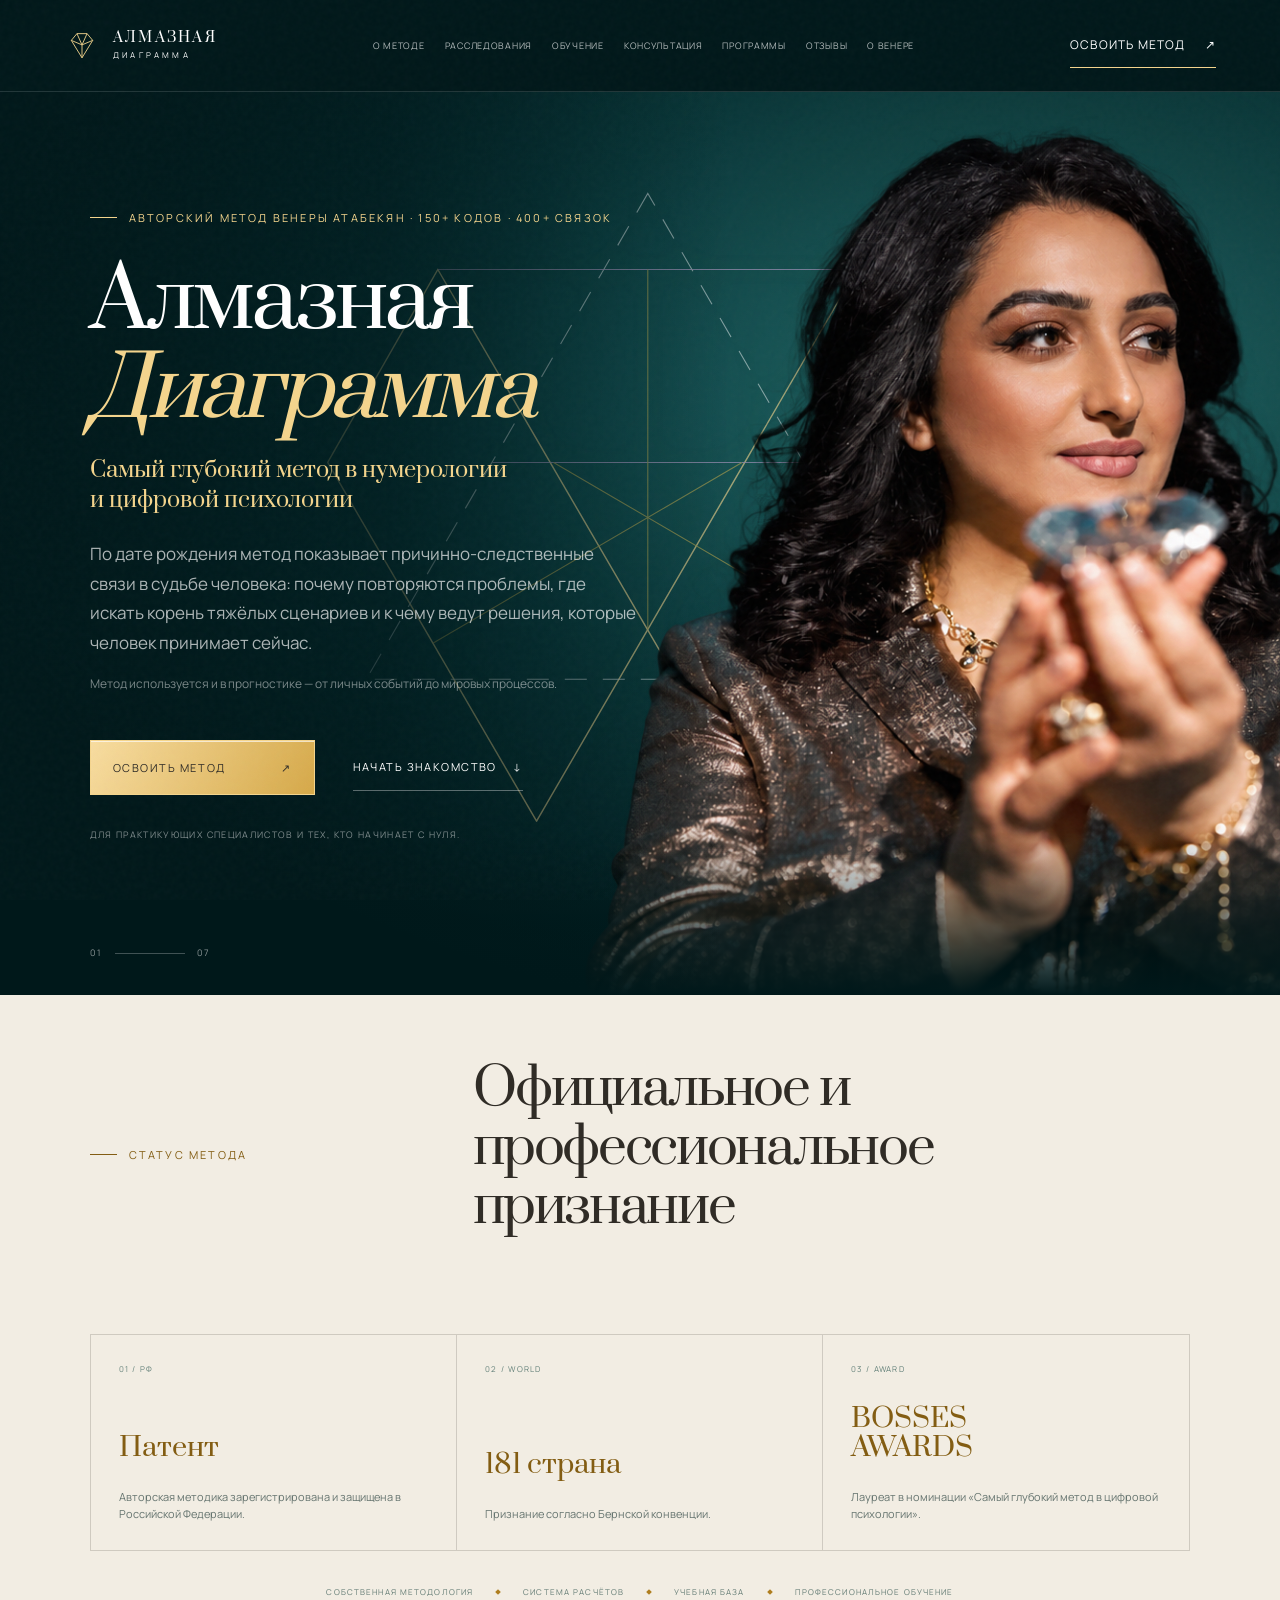
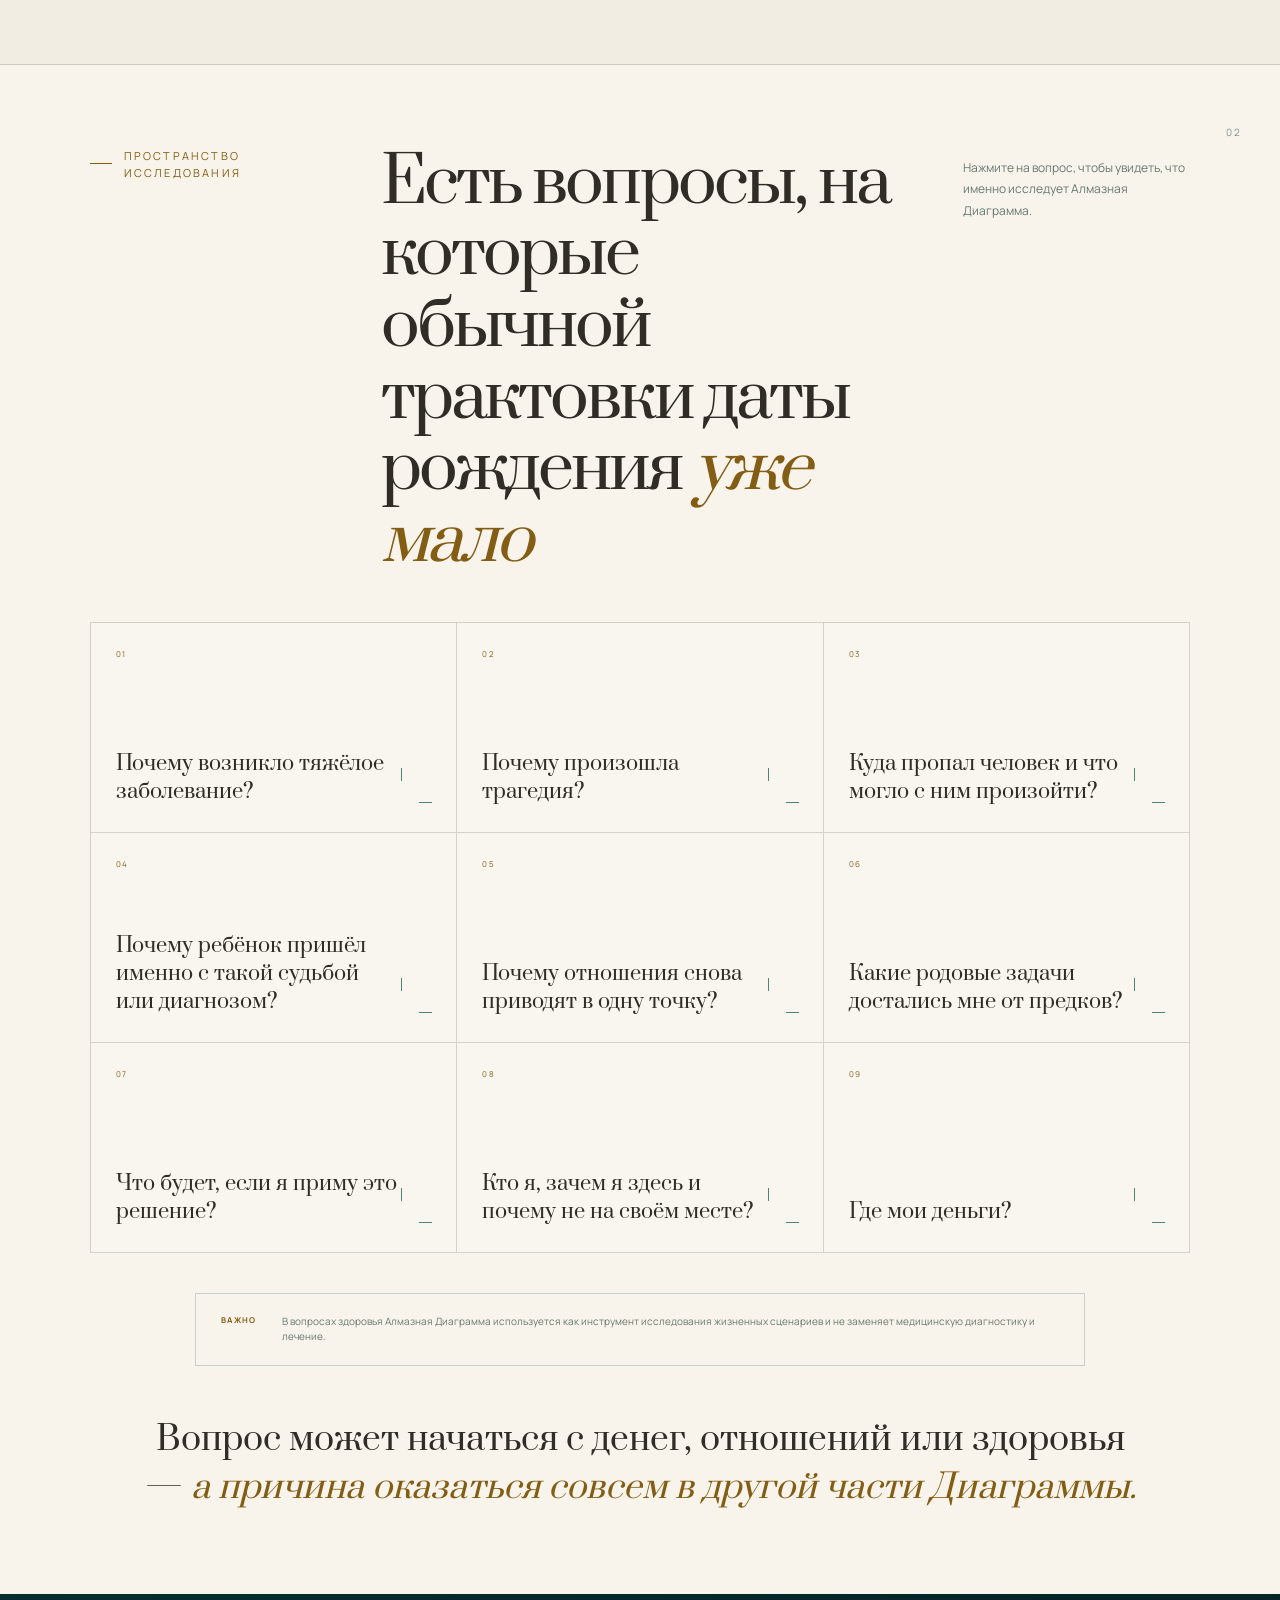
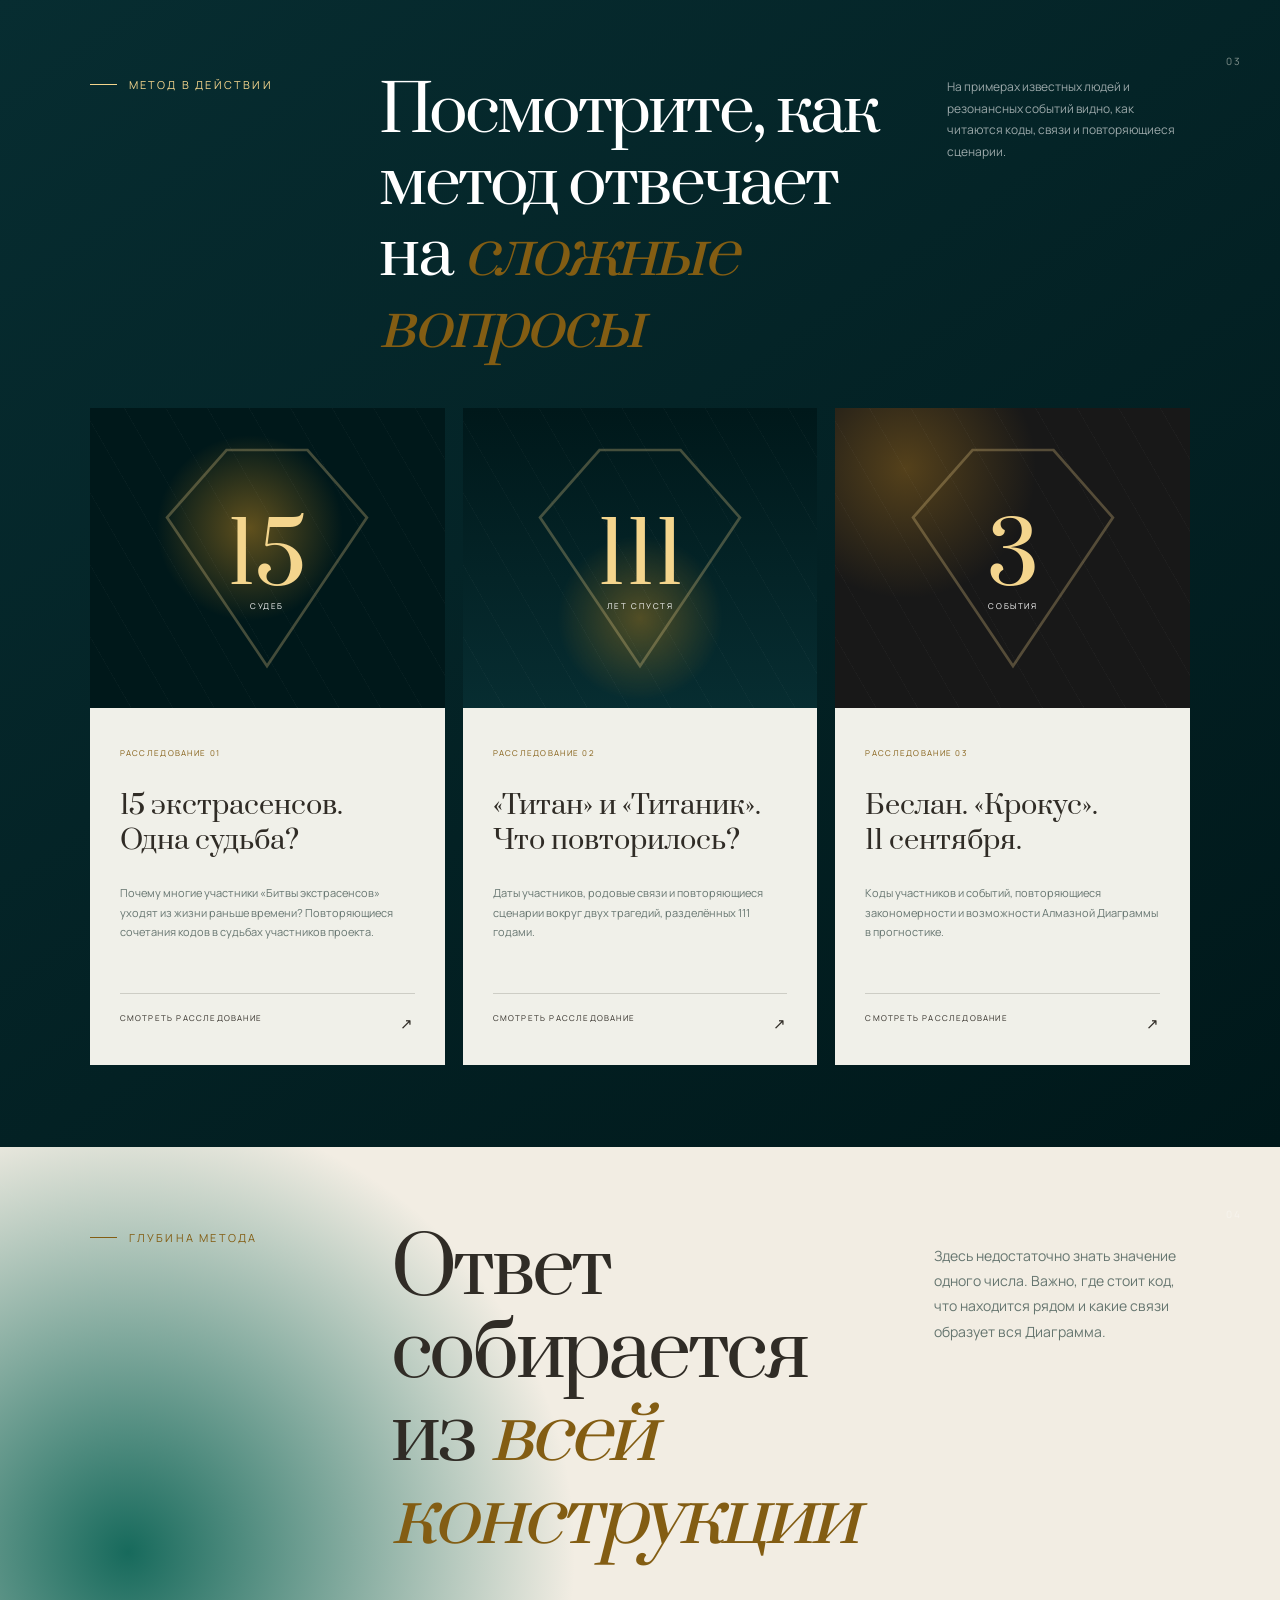
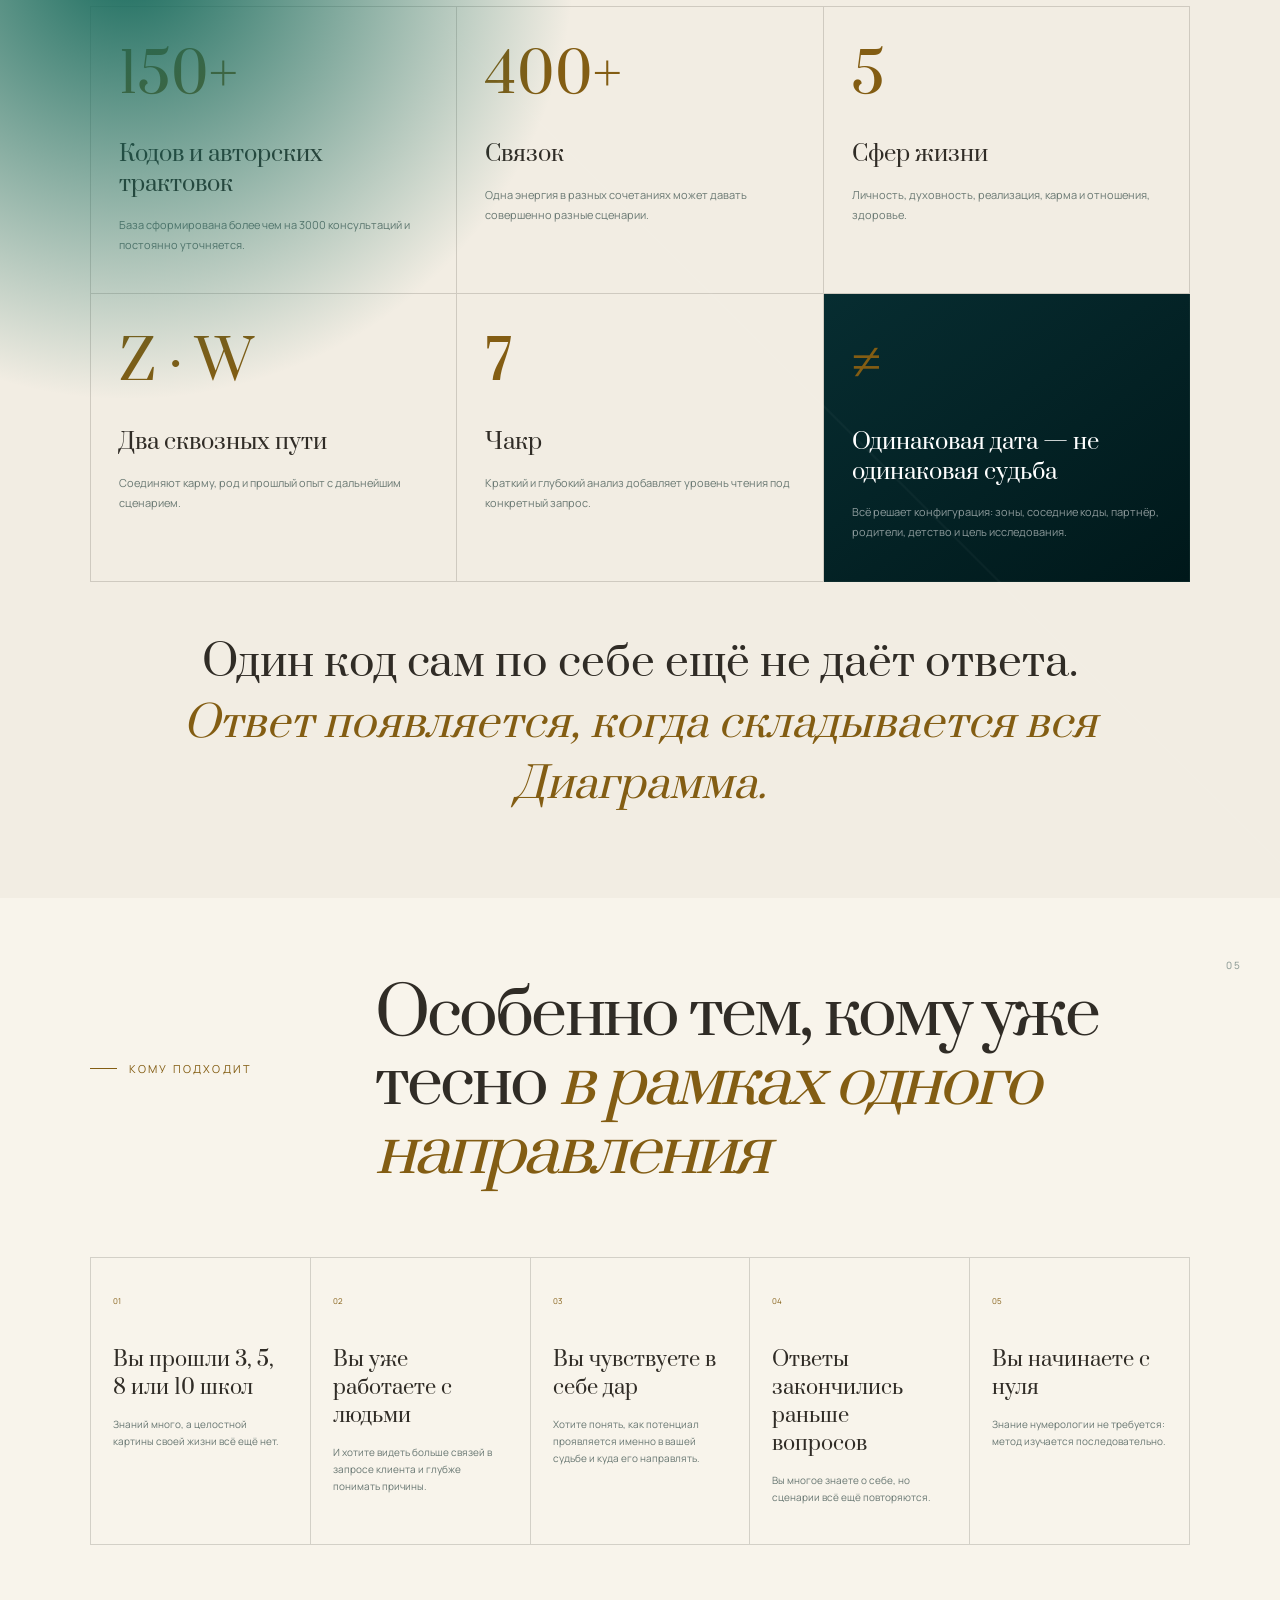
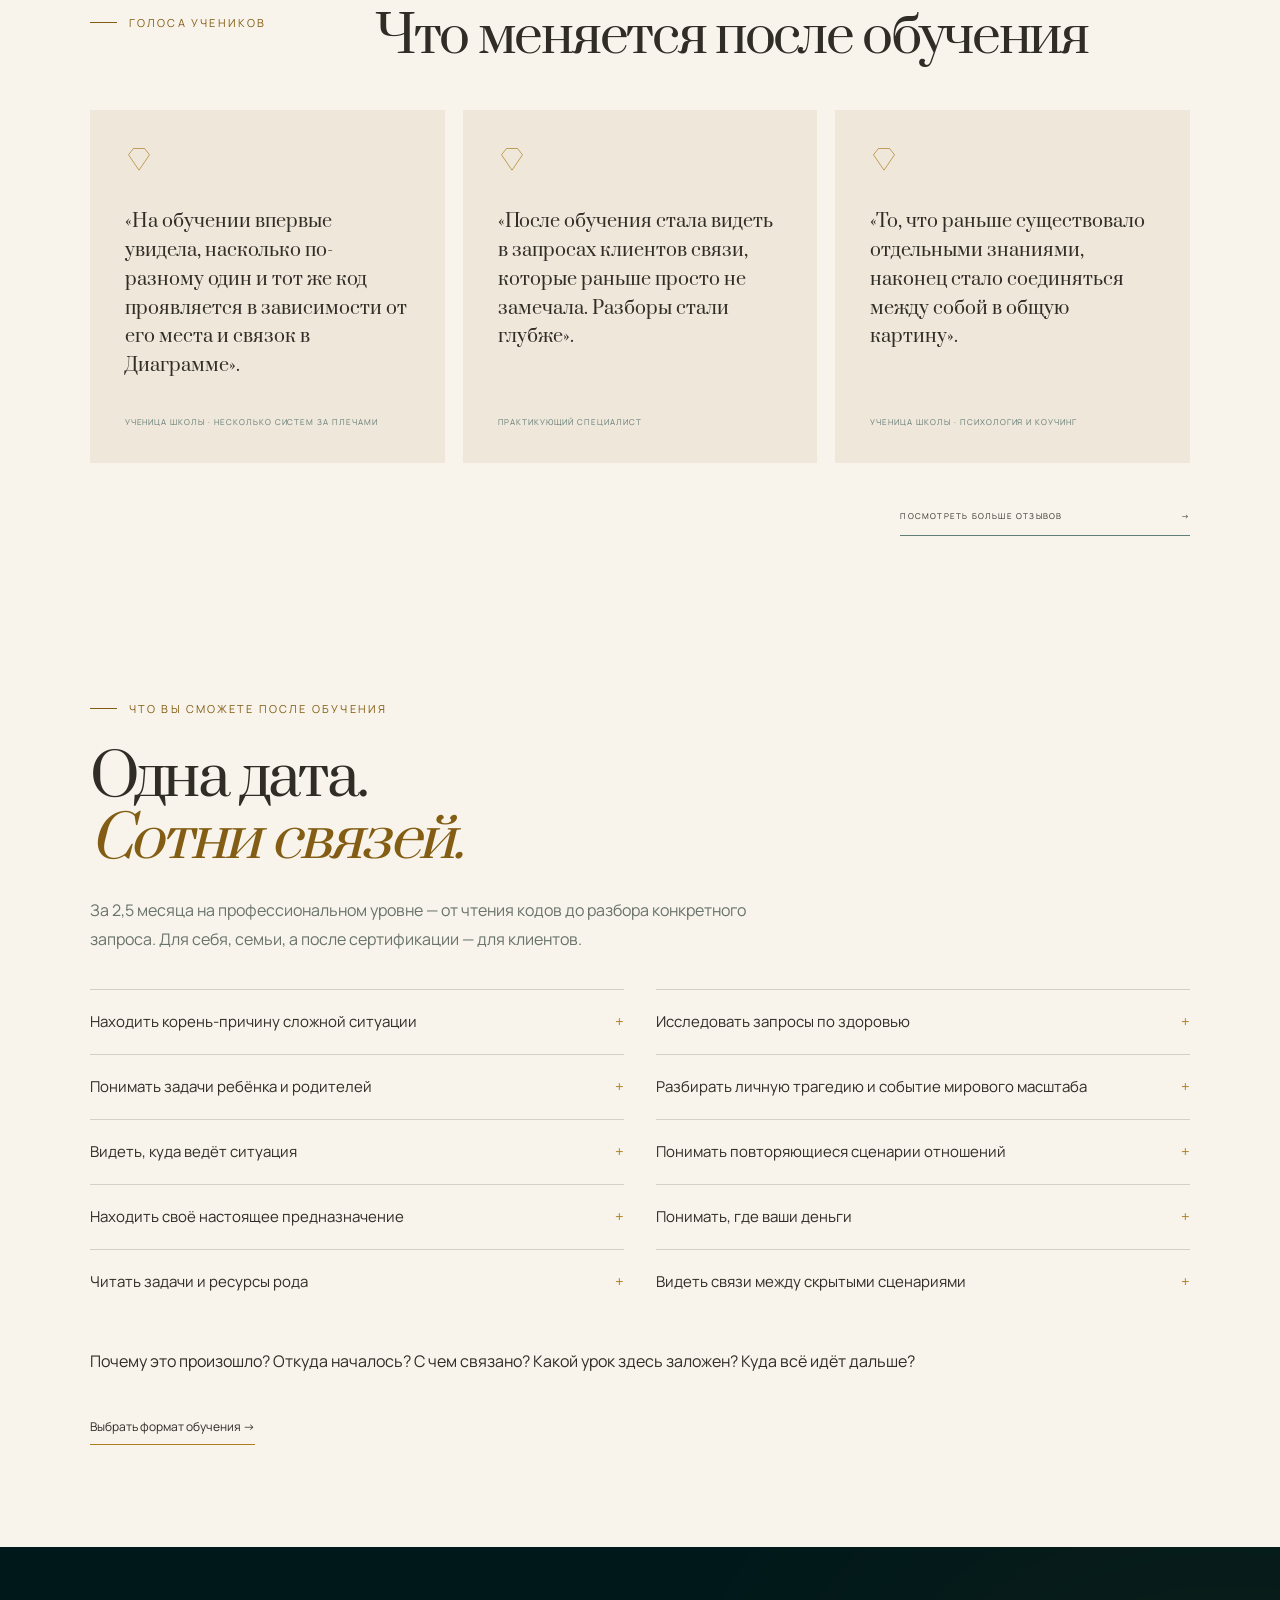
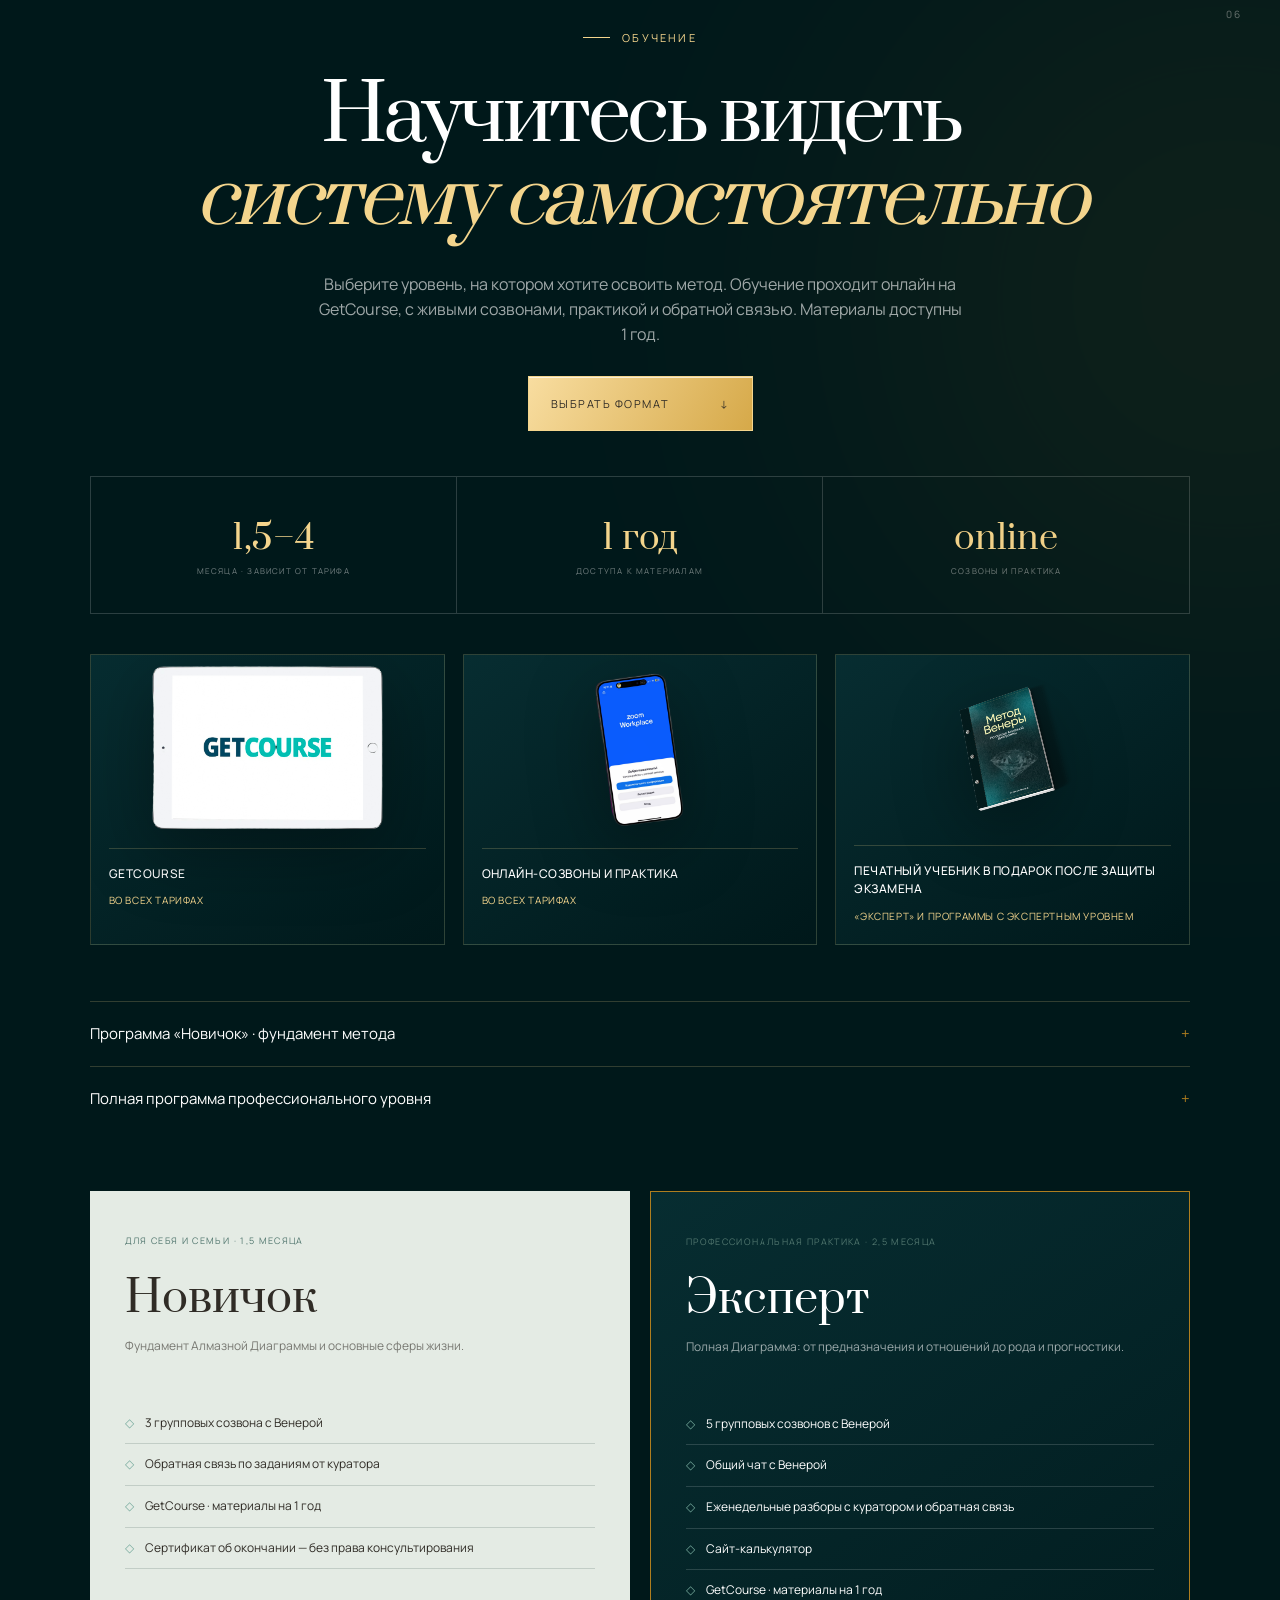
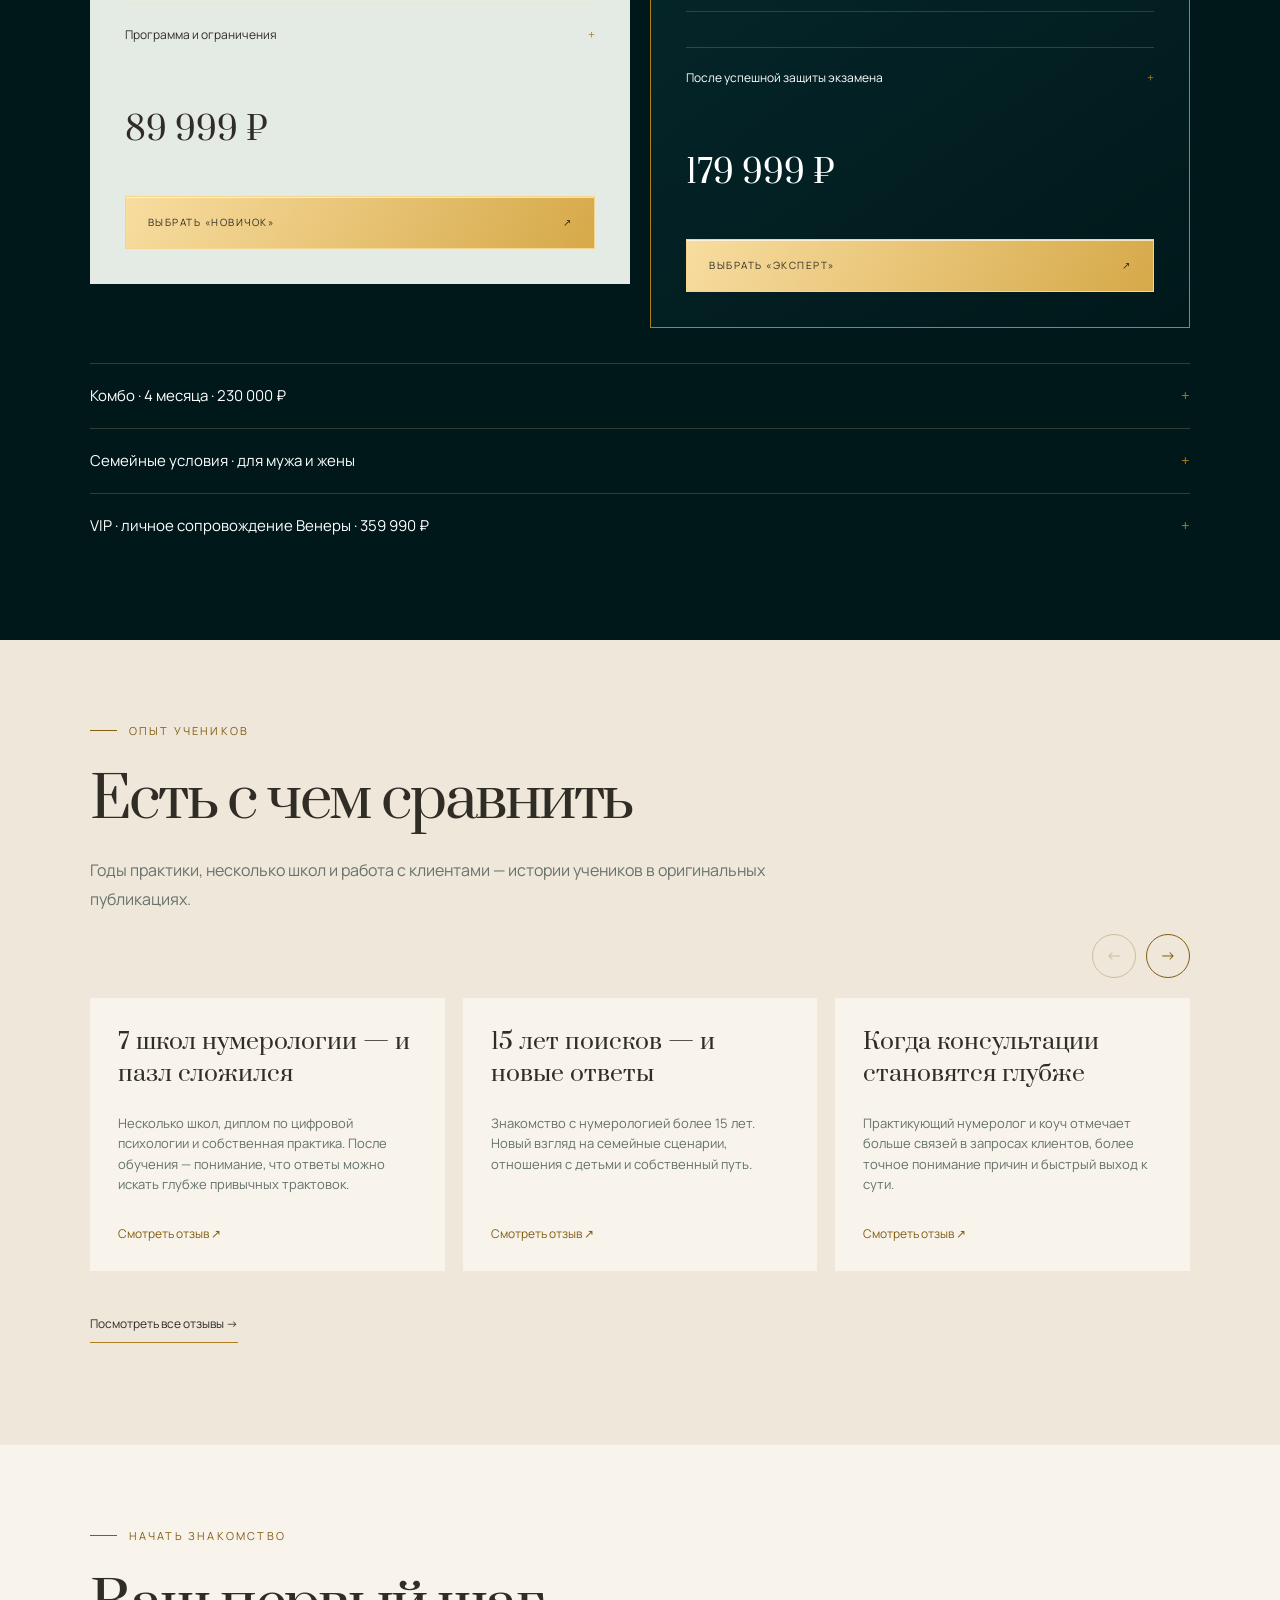
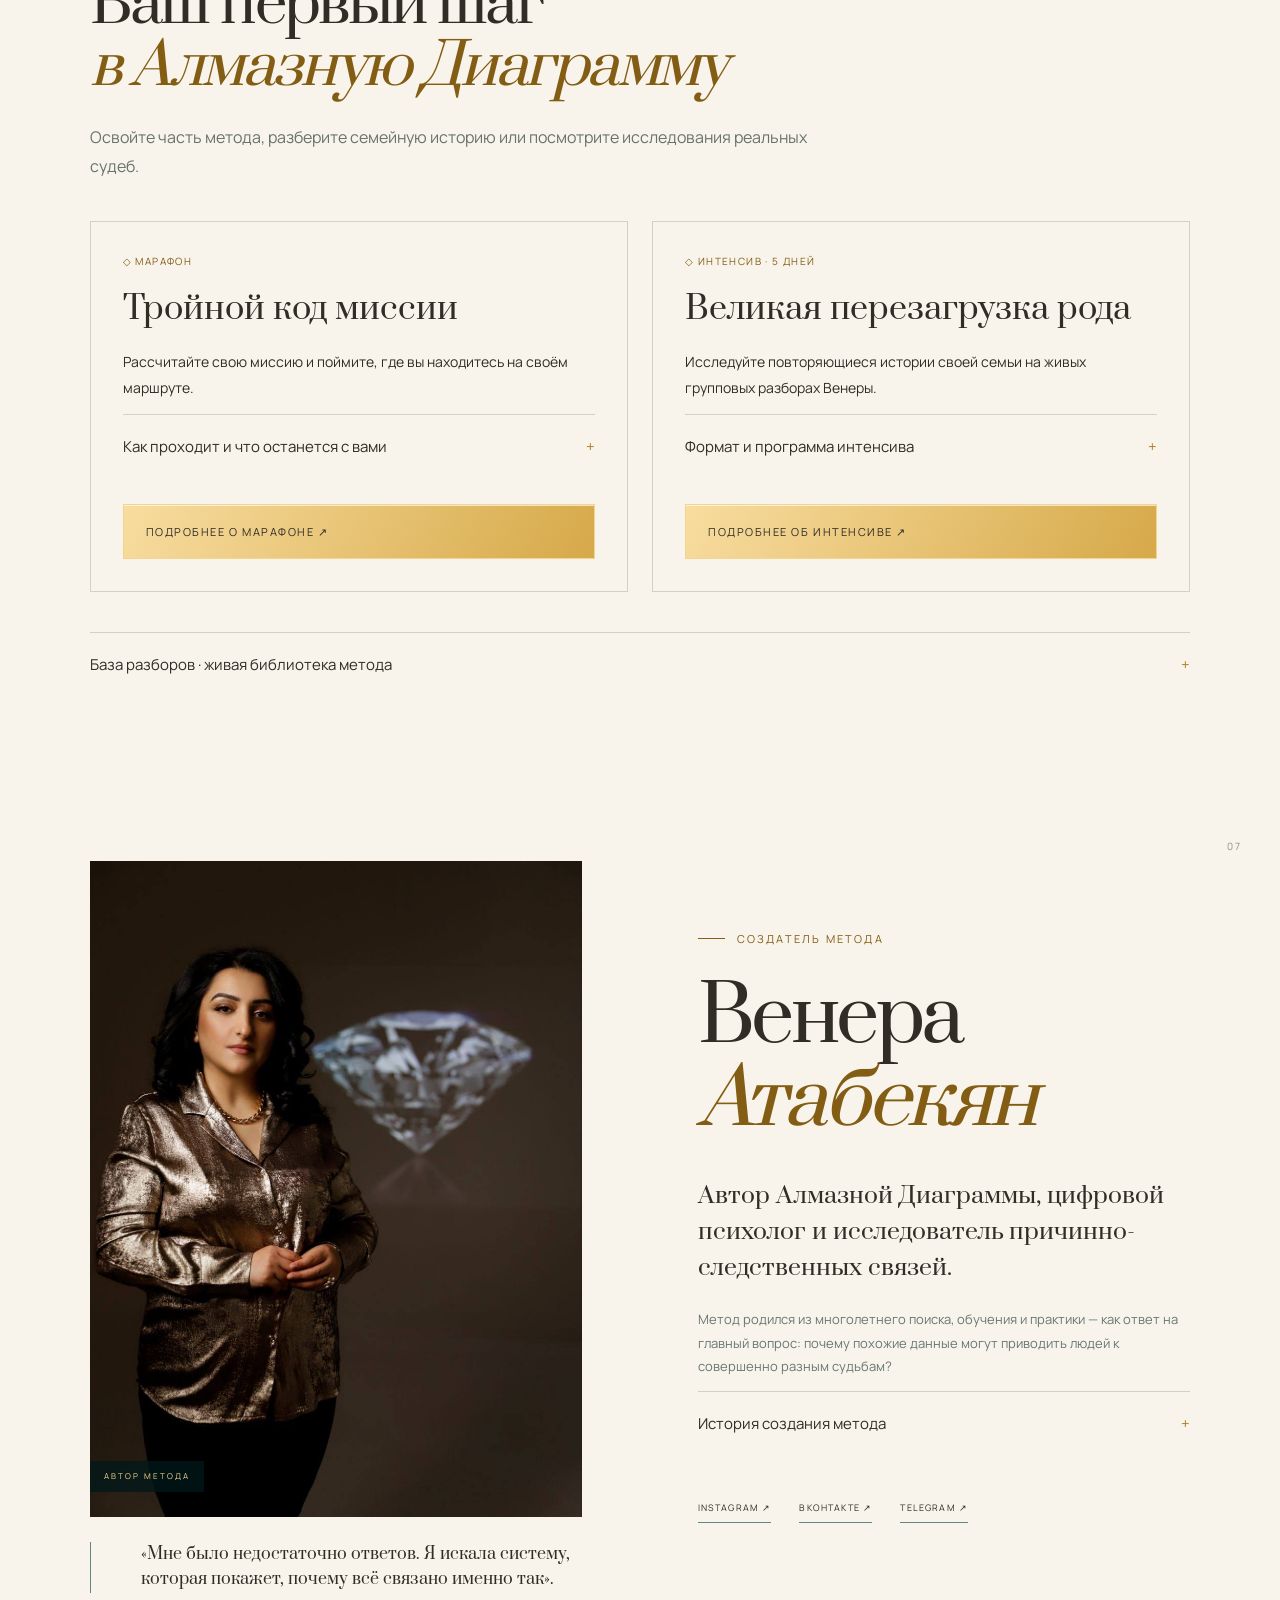
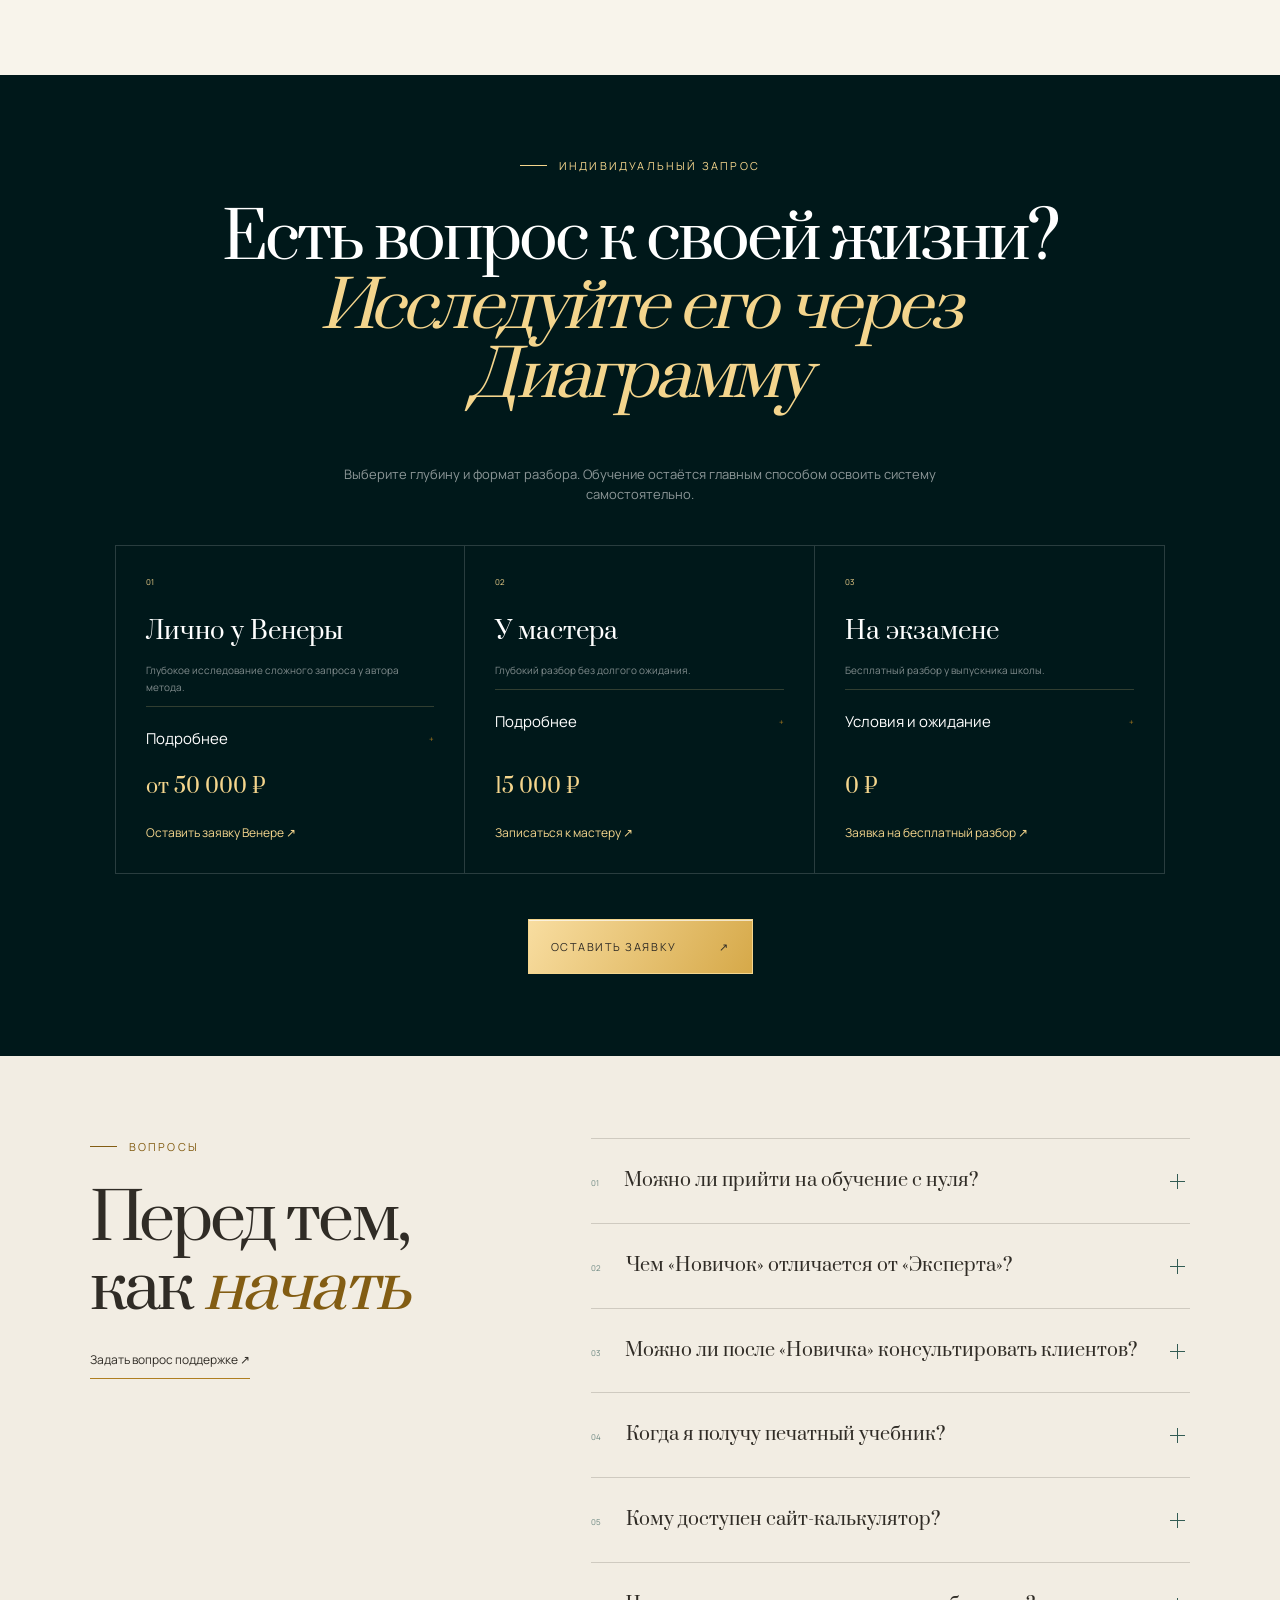
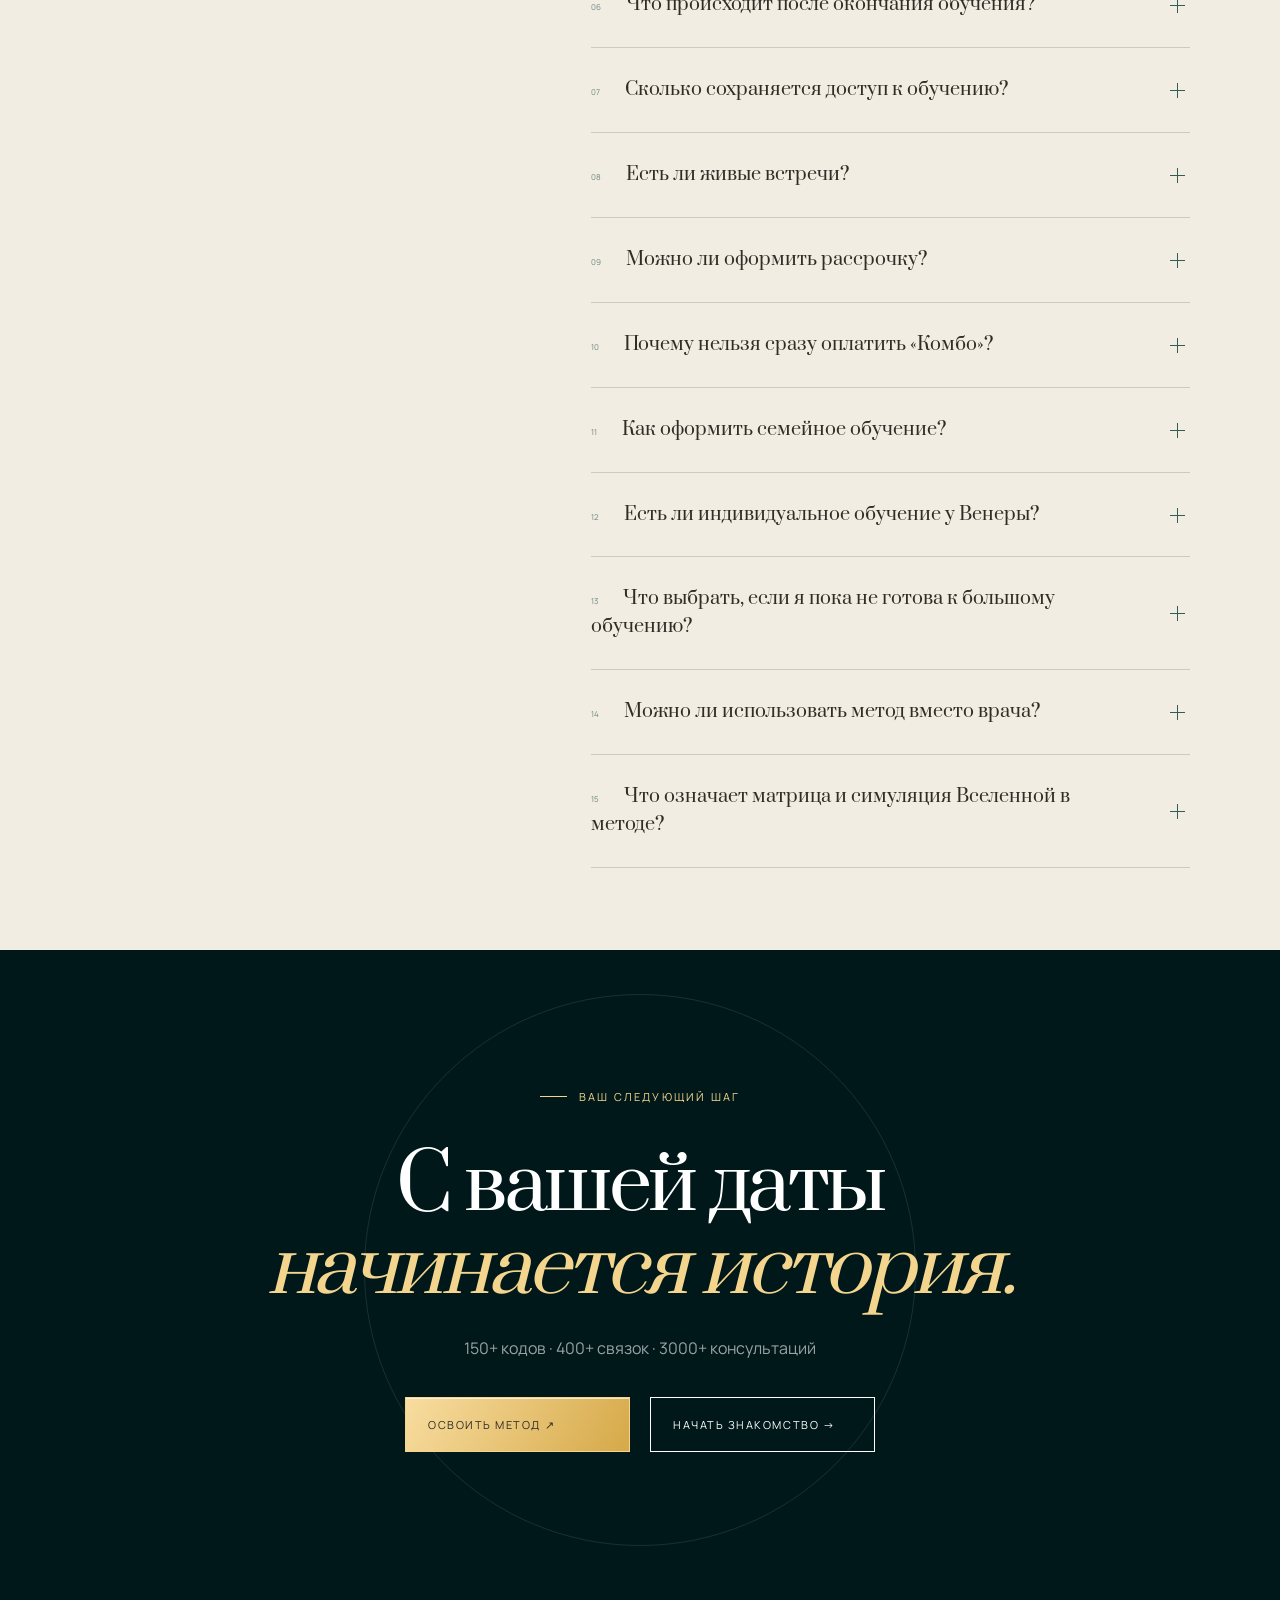
==== index.html @ 50684236 "first commit" ====
<!doctype html>
<html lang="ru">
<head>
  <meta charset="UTF-8">
  <meta name="viewport" content="width=device-width, initial-scale=1.0">
  <meta name="description" content="Алмазная Диаграмма — авторский метод цифровой психологии Венеры Атабекян.">
  <meta name="theme-color" content="#062e29">
  <title>Алмазная Диаграмма — метод Венеры Атабекян</title>
  <link rel="preconnect" href="https://fonts.googleapis.com">
  <link rel="preconnect" href="https://fonts.gstatic.com" crossorigin>
  <link href="https://fonts.googleapis.com/css2?family=Manrope:wght@400;500;600&family=Prata&display=swap" rel="stylesheet">
  <link rel="stylesheet" href="styles.css">
  <link rel="stylesheet" href="hero-layers.css">
  <link rel="stylesheet" href="content-layout.css">
</head>
<body>
  <div class="noise" aria-hidden="true"></div>
  <header class="site-header" id="top">
    <a class="brand" href="#top" aria-label="Алмазная Диаграмма — на главную">
      <svg class="brand__mark" viewBox="0 0 64 64" aria-hidden="true"><path d="M13 22 23 10h18l10 12-19 31L13 22Z"/><path d="m13 22 19 8 19-8M23 10l9 20 9-20M32 30v23"/></svg>
      <span><b>Алмазная</b><small>Диаграмма</small></span>
    </a>
    <nav class="desktop-nav" aria-label="Основная навигация">
      <a href="#method">О методе</a><a href="#investigations">Расследования</a><a href="#study">Обучение</a><a href="#consultation">Консультация</a><a href="#programs">Программы</a><a href="#reviews">Отзывы</a><a href="#author">О Венере</a>
    </nav>
    <a class="header-cta" href="#study">Освоить метод <span>↗</span></a>
    <button class="menu-toggle" type="button" aria-label="Открыть меню" aria-expanded="false"><span></span><span></span></button>
  </header>

  <main>
    <section class="hero">
      <img class="hero__portrait" src="assets/source/venera-cutout.png" alt="Венера Атабекян держит алмаз" fetchpriority="high" width="1672" height="941">
      <div class="hero__glow" aria-hidden="true"></div>
      <div class="hero__copy reveal">
        <p class="eyebrow"><i></i> Авторский метод Венеры Атабекян · 150+ кодов · 400+ связок</p>
        <h1>Алмазная<br><em>Диаграмма</em></h1>
        <p class="hero__subtitle">Самый глубокий метод в нумерологии<br>и цифровой психологии</p>
        <p class="hero__lead">По дате рождения метод показывает причинно-следственные связи в судьбе человека: почему повторяются проблемы, где искать корень тяжёлых сценариев и к чему ведут решения, которые человек принимает сейчас.</p>
        <p class="hero__extra">Метод используется и в прогностике — от личных событий до мировых процессов.</p>
        <div class="hero__actions">
          <a class="button button--light" href="#study">Освоить метод <span>↗</span></a>
          <a class="text-link" href="#method">Начать знакомство <span>↓</span></a>
        </div>
        <p class="hero__audience">Для практикующих специалистов и тех, кто начинает с нуля.</p>
      </div>

      <div class="hero__visual reveal" aria-label="Символ Алмазной Диаграммы">
        <svg class="hero__diagram" viewBox="0 0 857 751" preserveAspectRatio="xMidYMid meet" role="img" aria-label="Стилизованный фрагмент Алмазной Диаграммы">
          <g class="hero__diagram-main">
            <path d="M228 146 131 316 315 632 597 146"/>
            <path d="M597 146 695 316 511 632 228 146"/>
          </g>
          <g class="hero__diagram-ghost">
            <path d="M413 79 165 507H661L413 79Z"/>
          </g>
          <g class="hero__diagram-accent">
            <path class="hero__diagram-horizontal" d="M228 146H597M276 316H551"/>
            <path d="M413 146V463"/>
            <path d="M330 316 602 475M224 475 496 316"/>
          </g>
        </svg>
        <svg class="diamond-main" viewBox="0 0 620 700" role="img" aria-label="Гранёный алмаз">
          <defs>
            <linearGradient id="emerald" x1="0" y1="0" x2="1" y2="1"><stop stop-color="#8fe0c6"/><stop offset=".45" stop-color="#197665"/><stop offset="1" stop-color="#04332e"/></linearGradient>
            <linearGradient id="shine" x1=".1" y1="0" x2=".8" y2="1"><stop stop-color="#fff" stop-opacity=".78"/><stop offset="1" stop-color="#b0f5df" stop-opacity=".06"/></linearGradient>
            <filter id="shadow"><feDropShadow dx="0" dy="28" stdDeviation="22" flood-color="#001b17" flood-opacity=".55"/></filter>
          </defs>
          <g filter="url(#shadow)">
            <path d="m89 229 109-127h224l109 127-221 370L89 229Z" fill="url(#emerald)" stroke="#b7ebda" stroke-width="2"/>
            <g fill="none" stroke="url(#shine)" stroke-width="2">
              <path d="m89 229 221 74 221-74M198 102l112 201 112-201M310 303v296M89 229l150 32-41-159M531 229l-150 32 41-159M239 261l71 338 71-338"/>
            </g>
            <path d="m89 229 150 32 71 338Z" fill="#042e29" opacity=".25"/><path d="m422 102-41 159 150-32Z" fill="#d6fff1" opacity=".14"/>
          </g>
        </svg>
        <div class="orbit orbit--one"></div><div class="orbit orbit--two"></div>
        <span class="visual-note visual-note--one">150+<small>основных кодов</small></span>
        <span class="visual-note visual-note--two">400+<small>авторских связок</small></span>
        <span class="hero__author">Венера Атабекян <small>автор метода</small></span>
      </div>
      <div class="hero__index">01 <span></span> 07</div>
    </section>

    <section class="proof" aria-label="Статус метода">
      <div class="proof__heading"><p class="eyebrow eyebrow--dark"><i></i> Статус метода</p><h2>Официальное и профессиональное признание</h2></div>
      <div class="proof__cards">
        <article><span>01 / РФ</span><strong>Патент</strong><p>Авторская методика зарегистрирована и защищена в Российской Федерации.</p></article>
        <article><span>02 / WORLD</span><strong>181 страна</strong><p>Признание согласно Бернской конвенции.</p></article>
        <article><span>03 / AWARD</span><strong>BOSSES<br>AWARDS</strong><p>Лауреат в номинации «Самый глубокий метод в цифровой психологии».</p></article>
        <!-- Future award slot: add verified Skolkovo materials manually when provided. -->
      </div>
      <p class="proof__foot">Собственная методология <i></i> система расчётов <i></i> учебная база <i></i> профессиональное обучение</p>
    </section>

    <section class="questions section" id="method">
      <div class="section-number">02</div>
      <div class="questions__head reveal"><p class="eyebrow eyebrow--dark"><i></i> Пространство исследования</p><h2>Есть вопросы, на которые обычной трактовки даты рождения <em>уже мало</em></h2><p>Нажмите на вопрос, чтобы увидеть, что именно исследует Алмазная Диаграмма.</p></div>
      <div class="question-grid">
        <details class="question-card reveal"><summary><span>01</span><h3>Почему возникло тяжёлое заболевание?</h3><i></i></summary><p>Какой урок мог остаться непройденным, как он связан с кодами здоровья и что можно изменить, чтобы не усиливать этот сценарий дальше.</p></details>
        <details class="question-card reveal"><summary><span>02</span><h3>Почему произошла трагедия?</h3><i></i></summary><p>Какие коды и связки проявились до события, что привело именно к такой точке и какие закономерности были заложены раньше.</p></details>
        <details class="question-card reveal"><summary><span>03</span><h3>Куда пропал человек и что могло с ним произойти?</h3><i></i></summary><p>Метод не рекомендуется использовать для поиска пропавших: к тому, что может открыться, готовы не все. Но в практике были случаи, когда через Диаграмму удавалось найти человека.</p></details>
        <details class="question-card reveal"><summary><span>04</span><h3>Почему ребёнок пришёл именно с такой судьбой или диагнозом?</h3><i></i></summary><p>Что показывает его Диаграмма, какие задачи связаны с родителями и какие родовые программы проявились через ребёнка.</p></details>
        <details class="question-card reveal"><summary><span>05</span><h3>Почему отношения снова приводят в одну точку?</h3><i></i></summary><p>Почему появляются именно такие партнёры, какой сценарий повторяется и какие уроки важно пройти для близости и роста.</p></details>
        <details class="question-card reveal"><summary><span>06</span><h3>Какие родовые задачи достались мне от предков?</h3><i></i></summary><p>Что пришло по материнской и отцовской линии и где находится родовой ресурс для денег, реализации и семьи.</p></details>
        <details class="question-card reveal"><summary><span>07</span><h3>Что будет, если я приму это решение?</h3><i></i></summary><p>Какие варианты развития событий открываются дальше — в личной прогностике и исследовании процессов мирового масштаба.</p></details>
        <details class="question-card reveal"><summary><span>08</span><h3>Кто я, зачем я здесь и почему не на своём месте?</h3><i></i></summary><p>Как раскрывается тройной код миссии, какие этапы предназначения уже пройдены и где человек мог свернуть с маршрута.</p></details>
        <details class="question-card reveal"><summary><span>09</span><h3>Где мои деньги?</h3><i></i></summary><p>Что связано с финансовым потоком, почему доход упирается в потолок, деньги уходят или реализация годами не складывается.</p></details>
      </div>
      <div class="medical-note reveal"><strong>Важно</strong><p>В вопросах здоровья Алмазная Диаграмма используется как инструмент исследования жизненных сценариев и не заменяет медицинскую диагностику и лечение.</p></div>
      <p class="questions__conclusion reveal">Вопрос может начаться с денег, отношений или здоровья — <em>а причина оказаться совсем в другой части Диаграммы.</em></p>
    </section>

    <section class="investigations section section--green" id="investigations">
      <div class="section-number">03</div>
      <div class="investigations__head reveal"><p class="eyebrow"><i></i> Метод в действии</p><h2>Посмотрите, как метод отвечает на <em>сложные вопросы</em></h2><p>На примерах известных людей и резонансных событий видно, как читаются коды, связи и повторяющиеся сценарии.</p></div>
      <div class="investigation-grid">
        <article class="investigation reveal"><div class="investigation__cover"><span>15</span><small>судеб</small><svg viewBox="0 0 100 100"><path d="m13 35 22-25h30l22 25-37 55L13 35Z"/></svg></div><div class="investigation__body"><span>Расследование 01</span><h3>15 экстрасенсов.<br>Одна судьба?</h3><p>Почему многие участники «Битвы экстрасенсов» уходят из жизни раньше времени? Повторяющиеся сочетания кодов в судьбах участников проекта.</p><a href="https://rutube.ru/channel/57619712/" target="_blank" rel="noopener">Смотреть расследование <b>↗</b></a></div></article>
        <article class="investigation reveal"><div class="investigation__cover investigation__cover--ocean"><span>111</span><small>лет спустя</small><svg viewBox="0 0 100 100"><path d="m13 35 22-25h30l22 25-37 55L13 35Z"/></svg></div><div class="investigation__body"><span>Расследование 02</span><h3>«Титан» и «Титаник».<br>Что повторилось?</h3><p>Даты участников, родовые связи и повторяющиеся сценарии вокруг двух трагедий, разделённых 111 годами.</p><a href="https://rutube.ru/channel/57619712/" target="_blank" rel="noopener">Смотреть расследование <b>↗</b></a></div></article>
        <article class="investigation reveal"><div class="investigation__cover investigation__cover--dates"><span>3</span><small>события</small><svg viewBox="0 0 100 100"><path d="m13 35 22-25h30l22 25-37 55L13 35Z"/></svg></div><div class="investigation__body"><span>Расследование 03</span><h3>Беслан. «Крокус».<br>11 сентября.</h3><p>Коды участников и событий, повторяющиеся закономерности и возможности Алмазной Диаграммы в прогностике.</p><a href="https://rutube.ru/channel/57619712/" target="_blank" rel="noopener">Смотреть расследование <b>↗</b></a></div></article>
      </div>
    </section>

    <section class="depth section">
      <div class="section-number">04</div>
      <div class="depth__head reveal"><p class="eyebrow eyebrow--dark"><i></i> Глубина метода</p><h2>Ответ собирается из <em>всей конструкции</em></h2><p>Здесь недостаточно знать значение одного числа. Важно, где стоит код, что находится рядом и какие связи образует вся Диаграмма.</p></div>
      <div class="method-grid">
        <article class="method-card reveal"><strong>150+</strong><h3>Кодов и авторских трактовок</h3><p>База сформирована более чем на 3000 консультаций и постоянно уточняется.</p></article>
        <article class="method-card reveal"><strong>400+</strong><h3>Связок</h3><p>Одна энергия в разных сочетаниях может давать совершенно разные сценарии.</p></article>
        <article class="method-card reveal"><strong>5</strong><h3>Сфер жизни</h3><p>Личность, духовность, реализация, карма и отношения, здоровье.</p></article>
        <article class="method-card reveal"><strong>Z · W</strong><h3>Два сквозных пути</h3><p>Соединяют карму, род и прошлый опыт с дальнейшим сценарием.</p></article>
        <article class="method-card reveal"><strong>7</strong><h3>Чакр</h3><p>Краткий и глубокий анализ добавляет уровень чтения под конкретный запрос.</p></article>
        <article class="method-card method-card--accent reveal"><strong>≠</strong><h3>Одинаковая дата — не одинаковая судьба</h3><p>Всё решает конфигурация: зоны, соседние коды, партнёр, родители, детство и цель исследования.</p></article>
      </div>
      <p class="method-final reveal">Один код сам по себе ещё не даёт ответа.<br><em>Ответ появляется, когда складывается вся Диаграмма.</em></p>
    </section>

    <section class="audience section">
      <div class="section-number">05</div>
      <div class="audience__head reveal"><p class="eyebrow eyebrow--dark"><i></i> Кому подходит</p><h2>Особенно тем, кому уже тесно <em>в рамках одного направления</em></h2></div>
      <div class="audience-grid">
        <article class="audience-card reveal"><span>01</span><h3>Вы прошли 3, 5, 8 или 10 школ</h3><p>Знаний много, а целостной картины своей жизни всё ещё нет.</p></article>
        <article class="audience-card reveal"><span>02</span><h3>Вы уже работаете с людьми</h3><p>И хотите видеть больше связей в запросе клиента и глубже понимать причины.</p></article>
        <article class="audience-card reveal"><span>03</span><h3>Вы чувствуете в себе дар</h3><p>Хотите понять, как потенциал проявляется именно в вашей судьбе и куда его направлять.</p></article>
        <article class="audience-card reveal"><span>04</span><h3>Ответы закончились раньше вопросов</h3><p>Вы многое знаете о себе, но сценарии всё ещё повторяются.</p></article>
        <article class="audience-card reveal"><span>05</span><h3>Вы начинаете с нуля</h3><p>Знание нумерологии не требуется: метод изучается последовательно.</p></article>
      </div>
      <div class="testimonials" id="reviews">
        <div class="testimonials__head reveal"><p class="eyebrow eyebrow--dark"><i></i> Голоса учеников</p><h2>Что меняется после обучения</h2></div>
        <div class="testimonial-track">
          <blockquote class="reveal"><svg viewBox="0 0 40 40"><path d="m5 14 7-9h16l7 9-15 22L5 14Z"/></svg><p>«На обучении впервые увидела, насколько по-разному один и тот же код проявляется в зависимости от его места и связок в Диаграмме».</p><span>Ученица школы · несколько систем за плечами</span></blockquote>
          <blockquote class="reveal"><svg viewBox="0 0 40 40"><path d="m5 14 7-9h16l7 9-15 22L5 14Z"/></svg><p>«После обучения стала видеть в запросах клиентов связи, которые раньше просто не замечала. Разборы стали глубже».</p><span>Практикующий специалист</span></blockquote>
          <blockquote class="reveal"><svg viewBox="0 0 40 40"><path d="m5 14 7-9h16l7 9-15 22L5 14Z"/></svg><p>«То, что раньше существовало отдельными знаниями, наконец стало соединяться между собой в общую картину».</p><span>Ученица школы · психология и коучинг</span></blockquote>
        </div>
        <a class="reviews-link" href="#student-stories">Посмотреть больше отзывов <span>→</span></a>
      </div>
    </section>

<section class="section learning-outcomes" id="outcomes"><p class="eyebrow eyebrow--dark"><i></i>Что вы сможете после обучения</p><h2>Одна дата.<br><em>Сотни связей.</em></h2><p class="section-lead">За 2,5 месяца на профессиональном уровне — от чтения кодов до разбора конкретного запроса. Для себя, семьи, а после сертификации — для клиентов.</p><div class="detail-grid"><details class="content-detail"><summary>Находить корень-причину сложной ситуации<span aria-hidden="true">+</span></summary><div><p>Понимать, почему это произошло именно сейчас, откуда начался сценарий, что продолжает его поддерживать и к чему он ведёт дальше.</p></div></details><details class="content-detail"><summary>Исследовать запросы по здоровью<span aria-hidden="true">+</span></summary><div><p>Смотреть, с какими жизненными уроками, родовыми программами, отношениями с родителями, детством и травмами в рамках метода связан запрос по здоровью. Путь здоровья в Диаграмме может вести от кармы здоровья к роду, родителям и детству. Метод не заменяет медицинскую диагностику и лечение.</p></div></details><details class="content-detail"><summary>Понимать задачи ребёнка и родителей<span aria-hidden="true">+</span></summary><div><p>Какие задачи связывают ребёнка и родителей, что проявляется через род и какой смысл эта история имеет в общей картине семьи.</p></div></details><details class="content-detail"><summary>Разбирать личную трагедию и событие мирового масштаба<span aria-hidden="true">+</span></summary><div><p>Собирать в одну картину коды события, участников и обстоятельств и исследовать, почему всё пришло именно к такой точке.</p></div></details><details class="content-detail"><summary>Видеть, куда ведёт ситуация<span aria-hidden="true">+</span></summary><div><p>Работать с ветками вероятности: что может произойти при текущем сценарии, как на него влияют решения человека и в какой точке направление ещё можно изменить.</p></div></details><details class="content-detail"><summary>Понимать повторяющиеся сценарии отношений<span aria-hidden="true">+</span></summary><div><p>Почему человек встречает именно таких партнёров, какие уроки запускаются в паре, что мешает отношениям и что важно пройти для близости, развития и счастья.</p></div></details><details class="content-detail"><summary>Находить своё настоящее предназначение<span aria-hidden="true">+</span></summary><div><p>Видеть предназначение шире профессии: зачем человек пришёл, какие этапы миссии ему предстоит пройти и через какие профессии, проекты и формы реализации она может раскрыться.</p></div></details><details class="content-detail"><summary>Понимать, где ваши деньги<span aria-hidden="true">+</span></summary><div><p>Разбирать денежную карму, реализацию, профессию, внутренние ограничения и ресурсы рода — и видеть, что мешает деньгам приходить, расти или оставаться.</p></div></details><details class="content-detail"><summary>Читать задачи и ресурсы рода<span aria-hidden="true">+</span></summary><div><p>Понимать, что досталось от предков по материнской и отцовской линиям, какие программы продолжаются через поколения и где находится ресурс рода для денег, реализации, отношений и семьи.</p></div></details><details class="content-detail"><summary>Видеть связи между скрытыми сценариями<span aria-hidden="true">+</span></summary><div><p>Детские травмы, родительские программы, кризисные точки, фатальные погрешности, скрытые способности и повторяющиеся сценарии — и связи между ними.</p></div></details></div><p>Почему это произошло? Откуда началось? С чем связано? Какой урок здесь заложен? Куда всё идёт дальше?</p><a class="inline-link" href="#formats">Выбрать формат обучения →</a></section>
    <section class="study section" id="study">
      <div class="section-number">06</div>
      <div class="study__glow"></div>
      <div class="study__intro reveal"><p class="eyebrow"><i></i> Обучение</p><h2>Научитесь видеть<br><em>систему самостоятельно</em></h2><p>Выберите уровень, на котором хотите освоить метод. Обучение проходит онлайн на GetCourse, с живыми созвонами, практикой и обратной связью. Материалы доступны 1 год.</p><a class="button button--light" href="#formats">Выбрать формат <span>↓</span></a></div>
      <div class="study__meta reveal"><div><strong>1,5–4</strong><span>месяца · зависит от тарифа</span></div><div><strong>1 год</strong><span>доступа к материалам</span></div><div><strong>online</strong><span>созвоны и практика</span></div></div>
      <div class="study-gallery reveal" aria-label="Материалы и инструменты обучения">
        <figure><img src="assets/source/portrait-a.png" alt="Обучение на платформе GetCourse" loading="lazy"><figcaption><strong>GetCourse</strong><span class="material-tier">Во всех тарифах</span></figcaption></figure>
        <figure><img src="assets/source/screen.png" alt="Онлайн-созвоны в Zoom" loading="lazy"><figcaption><strong>Онлайн-созвоны и практика</strong><span class="material-tier">Во всех тарифах</span></figcaption></figure>
        <figure><img src="assets/source/book.png" alt="Печатный учебник «Метод Венеры» — только для тарифа «Эксперт»" loading="lazy"><figcaption><strong>Печатный учебник в подарок после защиты экзамена</strong><span class="material-tier">«Эксперт» и программы с экспертным уровнем</span></figcaption></figure>
        <figure><img src="assets/source/portrait-c.png" alt="Сайт-калькулятор — только для тарифа «Эксперт»" loading="lazy"><figcaption><strong>Сайт-калькулятор</strong><span class="material-tier">«Эксперт» и программы с экспертным уровнем</span></figcaption></figure>
        <figure class="completion-certificate"><img src="assets/source/portrait-b.png" alt="Образец сертификата школы" loading="lazy"><figcaption><strong>Сертификат об окончании</strong><span class="material-tier">«Новичок» · без права консультирования</span></figcaption></figure>
        <figure><img src="assets/source/portrait-b.png" alt="Сертификат с правом консультирования — только для тарифа «Эксперт»" loading="lazy"><figcaption><strong>Сертификат с правом консультирования после защиты экзамена</strong><span class="material-tier">«Эксперт» и программы с экспертным уровнем</span></figcaption></figure>
      </div>
      <div class="curriculum" id="curriculum"><details class="content-detail"><summary>Программа «Новичок» · фундамент метода<span aria-hidden="true">+</span></summary><div><ul><li>Личность</li><li>Духовность</li><li>Реализация</li><li>Карма и отношения</li><li>Здоровье</li><li>Центр силы</li><li>Фатальная погрешность прошлой жизни</li><li>Родовые каналы</li></ul></div></details><details class="content-detail"><summary>Полная программа профессионального уровня<span aria-hidden="true">+</span></summary><div><ul><li>Фатальная погрешность жизни</li><li>Тройной код миссии</li><li>Чтение кодов и их связок</li><li>Пути Z</li><li>Родовые каналы и эгрегоры</li><li>Путь W</li><li>Совместимость</li><li>Прогнозирование</li><li>Карма здоровья</li><li>Вулканические коды</li><li>Вселенский ключ</li><li>Бонус от Вселенной</li><li>Карма прошлой жизни с уточнениями</li><li>Денежная карма</li><li>Буферные коды</li><li>Чакральный анализ — краткий и глубокий</li><li>Коды помощи и помехи к желанию сердца и души</li><li>Практика</li></ul></div></details></div>
      <div class="formats" id="formats">
<article class="format"><div><span>Для себя и семьи · 1,5 месяца</span><h3>Новичок</h3><p>Фундамент Алмазной Диаграммы и основные сферы жизни.</p></div><ul><li>3 групповых созвона с Венерой</li><li>Обратная связь по заданиям от куратора</li><li>GetCourse · материалы на 1 год</li><li>Сертификат об окончании — без права консультирования</li></ul><details class="content-detail"><summary>Программа и ограничения<span aria-hidden="true">+</span></summary><div><ul><li>Личность</li><li>Духовность</li><li>Реализация</li><li>Карма и отношения</li><li>Здоровье</li><li>Центр силы</li><li>Фатальная погрешность прошлой жизни</li><li>Родовые каналы</li></ul><p>Печатный учебник, сайт-калькулятор и профессиональное комьюнити мастеров не входят в тариф.</p></div></details><strong class="tariff-price">89 999 ₽</strong><a class="button button--light" href="https://t.me/Albah_Ks" target="_blank" rel="noopener">Выбрать «Новичок» <span>↗</span></a></article>
<article class="format format--featured"><div><span>Профессиональная практика · 2,5 месяца</span><h3>Эксперт</h3><p>Полная Диаграмма: от предназначения и отношений до рода и прогностики.</p></div><ul><li>5 групповых созвонов с Венерой</li><li>Общий чат с Венерой</li><li>Еженедельные разборы с куратором и обратная связь</li><li>Сайт-калькулятор</li><li>GetCourse · материалы на 1 год</li></ul><details class="content-detail"><summary>После успешной защиты экзамена<span aria-hidden="true">+</span></summary><div><ul><li>Сертификат с правом консультирования</li><li>Печатный учебник в подарок: 150+ кодов и авторские трактовки</li><li>Доступ в комьюнити мастеров с поддержкой без ограничения по времени</li></ul></div></details><strong class="tariff-price">179 999 ₽</strong><a class="button button--light" href="https://t.me/Albah_Ks" target="_blank" rel="noopener">Выбрать «Эксперт» <span>↗</span></a></article>
</div>
<div class="additional-tariffs">
<details class="content-detail"><summary>Комбо · 4 месяца · 230 000 ₽<span aria-hidden="true">+</span></summary><div><p>Полный путь с нуля: сначала «Новичок» — 1,5 месяца, затем «Эксперт» — 2,5 месяца. Материалы открываются поэтапно.</p><ul><li>Вся программа двух уровней</li><li>Живые созвоны с Венерой, практика и куратор</li><li>Сайт-калькулятор · материалы на 1 год</li><li>После защиты экзамена: сертификат с правом консультирования, учебник в подарок и бессрочная поддержка в комьюнити</li></ul><p>Оформляется только после согласования с поддержкой. Уточним подготовку и формат старта, затем откроем оплату. Доступна банковская рассрочка.</p><a class="button button--light" href="https://t.me/Albah_Ks" target="_blank" rel="noopener">Согласовать «Комбо» <span>↗</span></a></div></details>
<details class="content-detail"><summary>Семейные условия · для мужа и жены<span aria-hidden="true">+</span></summary><div><p>Если обучение одновременно проходят муж и жена, одному из участников могут быть предоставлены специальные условия. Формат и оплата открываются после согласования с поддержкой. Доступна банковская рассрочка.</p><a class="button button--light" href="https://t.me/Albah_Ks" target="_blank" rel="noopener">Согласовать семейное обучение <span>↗</span></a></div></details>
<details class="content-detail"><summary>VIP · личное сопровождение Венеры · 359 990 ₽<span aria-hidden="true">+</span></summary><div><p>2,5 месяца. Полная профессиональная программа и всё наполнение «Эксперта».</p><ul><li>Личный VIP-чат с Венерой на протяжении обучения</li><li>8 личных созвонов</li><li>Разбор вашей Диаграммы, личных ситуаций и клиентских кейсов</li><li>GetCourse · доступ на 1 год</li><li>После защиты экзамена: сертификат с правом консультирования, печатный учебник в подарок и бессрочная поддержка комьюнити</li></ul><a class="button button--light" href="https://t.me/Albah_Ks" target="_blank" rel="noopener">Обсудить VIP-обучение <span>↗</span></a></div></details>
</div>
    </section>

<section class="section original-reviews" id="student-stories"><p class="eyebrow eyebrow--dark"><i></i>Опыт учеников</p><h2>Есть с чем сравнить</h2><p class="section-lead">Годы практики, несколько школ и работа с клиентами — истории учеников в оригинальных публикациях.</p><div class="slider-controls"><button type="button" data-slide="prev" aria-label="Предыдущие отзывы">←</button><button type="button" data-slide="next" aria-label="Следующие отзывы">→</button></div><div class="review-slider" tabindex="0" aria-label="Отзывы учеников — горизонтальная прокрутка"><article><h3>7 школ нумерологии — и пазл сложился</h3><p>Несколько школ, диплом по цифровой психологии и собственная практика. После обучения — понимание, что ответы можно искать глубже привычных трактовок.</p><a href="https://vk.com/wall-231692942_11" target="_blank" rel="noopener">Смотреть отзыв ↗</a></article><article><h3>15 лет поисков — и новые ответы</h3><p>Знакомство с нумерологией более 15 лет. Новый взгляд на семейные сценарии, отношения с детьми и собственный путь.</p><a href="https://vk.com/wall-231692942_37" target="_blank" rel="noopener">Смотреть отзыв ↗</a></article><article><h3>Когда консультации становятся глубже</h3><p>Практикующий нумеролог и коуч отмечает больше связей в запросах клиентов, более точное понимание причин и быстрый выход к сути.</p><a href="https://vk.com/wall-231692942_49" target="_blank" rel="noopener">Смотреть отзыв ↗</a></article><article><h3>«Я думала, что про цифры уже знаю всё»</h3><p>Квадрат Пифагора, кармическая, ведическая, ангельская нумерология. После — новые ответы о себе, отношения и более глубокая работа с клиентами.</p><a href="https://vk.com/wall-231692942_58" target="_blank" rel="noopener">Смотреть отзыв ↗</a></article><article><h3>Тот самый недостающий пазл</h3><p>После нескольких школ — более точное понимание клиентских запросов и изменения в отношениях с близкими и семьёй.</p><a href="https://vk.com/wall-231692942_71" target="_blank" rel="noopener">Смотреть отзыв ↗</a></article><article><h3>Внутренняя опора в своей практике</h3><p>Метод помог глубже увидеть причины событий и почувствовать больше уверенности как специалисту.</p><a href="https://vk.com/wall-231692942_70" target="_blank" rel="noopener">Смотреть отзыв ↗</a></article></div><a class="inline-link" href="https://vk.com/club231692942" target="_blank" rel="noopener">Посмотреть все отзывы →</a></section><section class="section mini-programs" id="programs"><p class="eyebrow eyebrow--dark"><i></i>Начать знакомство</p><h2>Ваш первый шаг<br><em>в Алмазную Диаграмму</em></h2><p class="section-lead">Освойте часть метода, разберите семейную историю или посмотрите исследования реальных судеб.</p><div class="mini-grid">
<article><span class="mini-label">◇ Марафон</span><h3>Тройной код миссии</h3><p>Рассчитайте свою миссию и поймите, где вы находитесь на своём маршруте.</p><details class="content-detail"><summary>Как проходит и что останется с вами<span aria-hidden="true">+</span></summary><div><p>Венера передаёт отдельную часть метода для самостоятельной работы. Вы рассчитаете Тройной код миссии: что уже пройдено, какой этап проживаете сейчас и что открывается дальше.</p><p>На закрытой живой онлайн-встрече Венера объясняет расчёты и нюансы чтения, разбирает вопросы и помогает собрать значения в единую картину.</p><ul><li>Рассчитанный Тройной код миссии</li><li>Понимание трёх этапов пути</li><li>Связь миссии с деньгами, реализацией, профессией и решениями</li><li>Навык для самостоятельной работы</li></ul><p>Подходит для первого знакомства и для практикующих специалистов.</p></div></details><a class="button button--light mini-link" href="https://metod-venery.com/marafon?utm_source=main_site&amp;utm_medium=referral&amp;utm_campaign=mini_programs&amp;utm_content=mission" target="_blank" rel="noopener">Подробнее о марафоне ↗</a></article>
<article><span class="mini-label">◇ Интенсив · 5 дней</span><h3>Великая перезагрузка рода</h3><p>Исследуйте повторяющиеся истории своей семьи на живых групповых разборах Венеры.</p><details class="content-detail"><summary>Формат и программа интенсива<span aria-hidden="true">+</span></summary><div><p>Исследуем сценарии через поколения, материнскую и отцовскую линии и проявление родовых программ сегодня. Венера разбирает реальные ситуации участников, показывает коды и связи внутри рода.</p><ul><li>Отношения с родителями и влияние детства</li><li>Повторяющиеся семейные истории и задачи поколений</li><li>Родовые программы и ресурсы</li><li>3 живые встречи с Венерой</li><li>Проверка личных кодов</li><li>Поддержка куратора в Telegram</li></ul><p>Встречи проходят в прямом эфире и не записываются.</p></div></details><a class="button button--light mini-link" href="https://metod-venery.online/perezagryzkaroda?utm_source=main_site&amp;utm_medium=referral&amp;utm_campaign=mini_programs&amp;utm_content=rod" target="_blank" rel="noopener">Подробнее об интенсиве ↗</a></article>
</div>
<details class="content-detail"><summary>База разборов · живая библиотека метода<span aria-hidden="true">+</span></summary><div><p>На судьбах людей, семейных историях, отношениях и событиях мирового масштаба Венера показывает предысторию, повторяющиеся сценарии, развилки и варианты продолжения.</p><p>В рамках метода матрица событий и симуляция Вселенной описывают взаимосвязи человека, рода, других людей и обстоятельств. Это не утверждение о научной модели устройства мира.</p><ul><li>Как проявляются 150+ кодов и 400+ связок</li><li>Почему одинаковые коды дают разные события</li><li>Как значение меняется в зависимости от зоны и окружения</li><li>Как несколько Диаграмм соединяются внутри одной истории</li></ul><p>Особенно полезно практикующим специалистам: видны связи, которые легко пропустить, и вопросы, которые стоит задать дальше.</p><p>В базе: Беслан, «Крокус», 11 сентября, семья Усольцевых, участники «Битвы экстрасенсов», Лерчек, Михаил Ефремов, Джон Кеннеди, Авраам Линкольн, Бритни Спирс, Джордж Стинни, обычные люди и запросы аудитории. База постоянно пополняется.</p><a class="inline-link" href="#investigations">Начните с трёх бесплатных расследований →</a><div class="library-prices"><div><h3>Вся база · 5 555 ₽</h3><p>3 месяца. Все опубликованные разборы и новые материалы в период доступа.</p><a class="button button--light" href="https://t.me/Albah_Ks" target="_blank" rel="noopener">Получить доступ ко всей базе <span>↗</span></a></div><div><h3>Один разбор · 555 ₽</h3><p>1 месяц. Выберите интересующую историю.</p><a class="button button--light" href="https://t.me/Albah_Ks" target="_blank" rel="noopener">Выбрать один разбор <span>↗</span></a></div></div></div></details>
</section>
    <section class="author section" id="author">
      <div class="section-number">07</div>
      <div class="author__portrait reveal">
        <div class="portrait-art"><img src="assets/source/author.jpg" alt="Венера Атабекян на фоне проекции алмаза" loading="lazy" width="962" height="1280"><small>Автор метода</small></div>
        <p>«Мне было недостаточно ответов. Я искала систему, которая покажет, почему всё связано именно так».</p>
      </div>
      <div class="author__copy reveal"><p class="eyebrow eyebrow--dark"><i></i> Создатель метода</p><h2>Венера<br><em>Атабекян</em></h2><p class="author__lead">Автор Алмазной Диаграммы, цифровой психолог и исследователь причинно-следственных связей.</p><p>Метод родился из многолетнего поиска, обучения и практики — как ответ на главный вопрос: почему похожие данные могут приводить людей к совершенно разным судьбам?</p><details class="content-detail"><summary>История создания метода<span aria-hidden="true">+</span></summary><div><p>Более 15 лет Венера изучает человека, судьбу и закономерности жизненных событий. Работала с родовыми системами, прошла профессиональную переподготовку на психолога и регрессолога, закончила школу цифровой психологии и работала там куратором.</p><p>Консультации всё чаще выходили за рамки готовой системы. Венера ушла и продолжила сопоставлять даты, события, родовые истории, отношения и кризисы. Структура Диаграммы приснилась ей; затем она восстанавливала её, рассчитывала и проверяла на реальных людях.</p><p>За 3000+ консультаций наблюдения сложились в авторскую систему трактовок: как один код проявляется в разных зонах, связках и обстоятельствах. Вокруг метода появилась собственная школа.</p><p>Исследования продолжаются: новые судьбы и сложные случаи пополняют базу, уточняют трактовки и открывают новые связки.</p></div></details><!-- Add original retraining documents here when supplied. --><div class="author__links"><a href="https://www.instagram.com/a.venera_vanushevna/" target="_blank" rel="noopener">Instagram ↗</a><a href="https://vk.ru/veneraatabekyan" target="_blank" rel="noopener">ВКонтакте ↗</a><a href="https://t.me/venera_vanushevna" target="_blank" rel="noopener">Telegram ↗</a></div></div>
    </section>

    <section class="consultation section" id="consultation">
      <div class="consultation__intro reveal"><p class="eyebrow"><i></i> Индивидуальный запрос</p><h2>Есть вопрос к своей жизни?<br><em>Исследуйте его через Диаграмму</em></h2><p>Выберите глубину и формат разбора. Обучение остаётся главным способом освоить систему самостоятельно.</p></div>
      <div class="consultation__options">
<article><span>01</span><h3>Лично у Венеры</h3><p>Глубокое исследование сложного запроса у автора метода.</p><details class="content-detail"><summary>Подробнее <span>+</span></summary><div><p>Ключевые коды, связки, родовые линии, жизненные сценарии и ветки вероятности. На личные консультации есть очередь: поддержка подскажет ближайшую запись и срок ожидания.</p></div></details><strong>от 50 000 ₽</strong><a href="https://t.me/Albah_Ks" target="_blank" rel="noopener">Оставить заявку Венере ↗</a></article>
<article><span>02</span><h3>У мастера</h3><p>Глубокий разбор без долгого ожидания.</p><details class="content-detail"><summary>Подробнее <span>+</span></summary><div><p>Сертифицированные мастера прошли полную программу, защитили экзамен и получили право консультировать. Работа с вашим конкретным запросом по той же системе кодов, связок и зон.</p></div></details><strong>15 000 ₽</strong><a href="https://t.me/Albah_Ks" target="_blank" rel="noopener">Записаться к мастеру ↗</a></article>
<article><span>03</span><h3>На экзамене</h3><p>Бесплатный разбор у выпускника школы.</p><details class="content-detail"><summary>Условия и ожидание <span>+</span></summary><div><p>Полноценная консультация на итоговой аттестации «Эксперта» под контролем школы. Итоговую работу проверяет лично Венера. Ожидание — 2,5–3 месяца. Мест немного; приоритет — необычные, сложные запросы, где стандартные методы не дали ответа.</p></div></details><strong>0 ₽</strong><a href="https://t.me/Albah_Ks" target="_blank" rel="noopener">Заявка на бесплатный разбор ↗</a></article></div>
      <a class="button button--light" href="https://t.me/Albah_Ks" target="_blank" rel="noopener">Оставить заявку <span>↗</span></a>
    </section>

    <section class="faq section" id="faq"><div class="faq__head"><p class="eyebrow eyebrow--dark"><i></i>Вопросы</p><h2>Перед тем,<br>как <em>начать</em></h2><a class="inline-link" href="https://t.me/Albah_Ks" target="_blank" rel="noopener">Задать вопрос поддержке ↗</a></div><div class="accordion"><details><summary><span>01</span>Можно ли прийти на обучение с нуля?<i></i></summary><p>Да. Знание нумерологии не требуется. Для старта подходит «Новичок» или поэтапный путь «Комбо».</p></details><details><summary><span>02</span>Чем «Новичок» отличается от «Эксперта»?<i></i></summary><p>«Новичок» — 1,5 месяца, 3 групповых созвона, метод для себя и семьи и сертификат об окончании без права консультирования. «Эксперт» — 2,5 месяца, 5 групповых созвонов, полная программа, калькулятор и профессиональная практика. Право консультировать — после успешной защиты экзамена.</p></details><details><summary><span>03</span>Можно ли после «Новичка» консультировать клиентов?<i></i></summary><p>Нет. Для профессиональной работы нужно пройти экспертный уровень и успешно защитить экзамен.</p></details><details><summary><span>04</span>Когда я получу печатный учебник?<i></i></summary><p>После успешной защиты экзамена на профессиональном уровне учебник выдаётся в подарок. В «Новичок» он не входит.</p></details><details><summary><span>05</span>Кому доступен сайт-калькулятор?<i></i></summary><p>«Эксперту» и программам, включающим экспертный уровень. В «Новичке» доступа к калькулятору нет.</p></details><details><summary><span>06</span>Что происходит после окончания обучения?<i></i></summary><p>Сертифицированные выпускники профессионального уровня получают доступ в комьюнити мастеров с поддержкой без ограничения по времени. Для «Новичка» профессиональное комьюнити не предусмотрено.</p></details><details><summary><span>07</span>Сколько сохраняется доступ к обучению?<i></i></summary><p>Материалы на GetCourse доступны 1 год.</p></details><details><summary><span>08</span>Есть ли живые встречи?<i></i></summary><p>Да, во всех тарифах есть онлайн-созвоны, практика и обратная связь. «Новичок» включает 3 групповых созвона с Венерой, «Эксперт» — 5. VIP дополнительно включает 8 личных созвонов.</p></details><details><summary><span>09</span>Можно ли оформить рассрочку?<i></i></summary><p>Да, доступны банковские рассрочки. Условия и варианты отображаются при оформлении оплаты.</p></details><details><summary><span>10</span>Почему нельзя сразу оплатить «Комбо»?<i></i></summary><p>Сначала поддержка уточнит подготовку и формат обучения, подтвердит возможность подключения, затем откроет оплату.</p></details><details><summary><span>11</span>Как оформить семейное обучение?<i></i></summary><p>Семейные условия действуют для мужа и жены и оформляются после согласования с поддержкой.</p></details><details><summary><span>12</span>Есть ли индивидуальное обучение у Венеры?<i></i></summary><p>Да. VIP включает полный профессиональный уровень, личный чат, 8 личных созвонов и разбор собственных и клиентских ситуаций.</p></details><details><summary><span>13</span>Что выбрать, если я пока не готова к большому обучению?<i></i></summary><p>«Тройной код миссии» — расчёт и чтение части Диаграммы. «Великая перезагрузка рода» — интенсив с живыми групповыми разборами. База разборов — метод на реальных судьбах и событиях.</p></details><details><summary><span>14</span>Можно ли использовать метод вместо врача?<i></i></summary><p>Нет. Алмазная Диаграмма используется для исследования жизненных сценариев и связей внутри метода и не заменяет медицинскую диагностику, лечение и рекомендации врача.</p></details><details><summary><span>15</span>Что означает матрица и симуляция Вселенной в методе?<i></i></summary><p>В рамках метода жизнь рассматривается как система взаимосвязанных сценариев и веток вероятностей. Исследуются связи человека, рода, партнёров, решений и событий: откуда развивается сценарий, к какой точке ведёт и какие варианты продолжения открывает. На разборах рассматриваются повторяющиеся коды у людей, связанных одной историей, переход сценариев через поколения и влияние решений. Это не утверждение о научной модели устройства мира, а язык исследования причинно-следственных связей внутри метода.</p></details></div></section>

    <section class="final-cta"><p class="eyebrow"><i></i>Ваш следующий шаг</p><h2>С вашей даты<br><em>начинается история.</em></h2><p>150+ кодов · 400+ связок · 3000+ консультаций</p><div class="final-actions"><a class="button button--light" href="#formats">Освоить метод ↗</a><a class="button" href="#programs">Начать знакомство →</a></div></section>
  </main>

  <footer><div><a class="brand brand--footer" href="#top"><span><b>◇ Алмазная</b><small>Диаграмма</small></span></a><p>Авторский метод Венеры Атабекян<br>150+ кодов · 400+ связок · 3000+ консультаций</p></div><nav aria-label="Навигация в подвале"><a href="#method">О методе</a><a href="#investigations">Расследования</a><a href="#study">Обучение</a><a href="#consultation">Консультации</a><a href="#programs">Программы</a><a href="#student-stories">Отзывы</a><a href="#author">О Венере</a></nav><div><p>Нужна помощь с выбором?</p><a class="button button--light" href="https://t.me/Albah_Ks" target="_blank" rel="noopener">Написать в поддержку ↗</a><p class="footer-socials"><a href="https://t.me/venera_vanushevna" target="_blank" rel="noopener">Telegram</a> · <a href="https://vk.ru/veneraatabekyan" target="_blank" rel="noopener">VK</a></p></div><div class="footer__bottom"><span>© 2026 Венера Атабекян · Алмазная Диаграмма</span><a href="#top">Наверх ↑</a><p>Материалы сайта и методические материалы защищены авторским правом. Метод используется для исследования жизненных сценариев и не заменяет медицинскую диагностику, лечение, юридическую, финансовую или иную профессиональную помощь.</p></div><!-- Legal documents and business details: insert approved originals when supplied. --></footer>
<aside class="sticky-action" aria-label="Быстрый переход к обучению" hidden><span>◇ Алмазная Диаграмма</span><a class="button button--light" href="#formats">Выбрать обучение ↗</a></aside>
  <script src="script.js"></script>
</body>
</html>
---- styles.css ----
:root{--green:#072d31;--deep:#00181a;--ink:#302c26;--mint:#f4d58d;--pale:#f2ede3;--paper:#f8f4eb;--gold:#af7e1f;--gold-deep:#835d13;--line:rgba(48,44,38,.18);--serif:"Prata",serif;--sans:"Manrope",sans-serif}
*{box-sizing:border-box}html{scroll-behavior:smooth}body{margin:0;background:var(--paper);color:var(--ink);font-family:var(--sans);font-size:16px;line-height:1.55;overflow-x:hidden}a{color:inherit;text-decoration:none}button{font:inherit}.noise{position:fixed;inset:0;pointer-events:none;z-index:20;opacity:.035;background-image:url("data:image/svg+xml,%3Csvg viewBox='0 0 180 180' xmlns='http://www.w3.org/2000/svg'%3E%3Cfilter id='n'%3E%3CfeTurbulence type='fractalNoise' baseFrequency='.9' numOctaves='3' stitchTiles='stitch'/%3E%3C/filter%3E%3Crect width='100%25' height='100%25' filter='url(%23n)' opacity='.8'/%3E%3C/svg%3E")}.site-header{height:92px;padding:0 5vw;display:flex;align-items:center;justify-content:space-between;background:var(--deep);color:#fff;border-bottom:1px solid rgba(255,255,255,.13);position:relative;z-index:10}.brand{display:flex;align-items:center;gap:13px}.brand__mark{width:36px;fill:none;stroke:var(--mint);stroke-width:1.6}.brand span{display:flex;flex-direction:column;line-height:1.05;text-transform:uppercase;letter-spacing:.14em}.brand b{font-family:var(--serif);font-size:14px;font-weight:400}.brand small{font-size:8px;letter-spacing:.4em;margin-top:5px}.desktop-nav{display:flex;gap:40px;font-size:12px;text-transform:uppercase;letter-spacing:.11em}.desktop-nav a{opacity:.7;transition:.25s}.desktop-nav a:hover{opacity:1;color:var(--mint)}.header-cta{font-size:12px;text-transform:uppercase;letter-spacing:.1em;padding:13px 0;border-bottom:1px solid var(--mint)}.header-cta span,.button span{margin-left:16px}.menu-toggle{display:none;background:none;border:0}.hero{min-height:calc(100vh - 92px);background:var(--deep);color:#fff;display:grid;grid-template-columns:1fr 1fr;align-items:center;padding:7vh 7vw 10vh;position:relative;overflow:hidden}.hero:before{content:"";position:absolute;inset:0;background:linear-gradient(110deg,transparent 49.9%,rgba(188,231,215,.07) 50%,transparent 50.1%)}.hero__glow{position:absolute;width:700px;height:700px;border-radius:50%;right:-100px;top:-30px;background:#107866;filter:blur(170px);opacity:.22}.hero__copy{position:relative;z-index:2;max-width:710px}.eyebrow{text-transform:uppercase;letter-spacing:.2em;font-size:11px;color:var(--mint);display:flex;align-items:center;gap:12px;margin:0 0 30px}.eyebrow i{display:inline-block;width:27px;height:1px;background:currentColor}.eyebrow--dark{color:#47776d}h1,h2,h3,h4,p{margin-top:0}h1,h2{font-family:var(--serif);font-weight:400;letter-spacing:-.045em;line-height:1.08}h1{font-size:clamp(56px,6.5vw,112px);margin:0 0 35px}h1 em,h2 em{font-weight:400;color:var(--mint)}.hero__lead{max-width:590px;color:rgba(255,255,255,.68);font-size:17px;line-height:1.75}.hero__actions{display:flex;align-items:center;gap:38px;margin-top:46px}.button{display:inline-flex;align-items:center;justify-content:space-between;min-width:225px;padding:18px 22px;font-size:11px;text-transform:uppercase;letter-spacing:.14em;border:1px solid currentColor;transition:.3s}.button--light{background:var(--mint);border-color:var(--mint);color:var(--deep)}.button:hover{transform:translateY(-3px);box-shadow:0 12px 35px rgba(0,0,0,.18)}.text-link{font-size:11px;text-transform:uppercase;letter-spacing:.13em;border-bottom:1px solid rgba(255,255,255,.35);padding:15px 0}.text-link span{margin-left:13px}.hero__visual{height:min(72vw,750px);max-height:750px;position:relative;display:flex;align-items:center;justify-content:center}.diamond-main{width:min(38vw,540px);animation:float 7s ease-in-out infinite}.orbit{position:absolute;border:1px solid rgba(188,231,215,.18);border-radius:50%;width:510px;height:510px}.orbit--two{width:640px;height:640px;opacity:.45}.visual-note{position:absolute;font-family:var(--serif);font-size:31px}.visual-note small{display:block;font-family:var(--sans);font-size:9px;text-transform:uppercase;letter-spacing:.15em;color:rgba(255,255,255,.55)}.visual-note--one{left:0;top:26%}.visual-note--two{right:-1%;bottom:25%}.hero__index{position:absolute;bottom:35px;left:7vw;font-size:9px;letter-spacing:.25em;display:flex;align-items:center;gap:12px;color:rgba(255,255,255,.55)}.hero__index span{width:70px;height:1px;background:rgba(255,255,255,.25)}@keyframes float{50%{transform:translateY(-15px) rotate(.5deg)}}
.proof{min-height:180px;display:grid;grid-template-columns:1.35fr repeat(3,1fr);background:#e4ebe4;border-bottom:1px solid var(--line)}.proof>div{padding:38px 3.5vw;border-right:1px solid var(--line);display:flex;align-items:center;gap:25px}.proof__intro svg{width:40px;fill:none;stroke:#2e665b}.proof__intro span,.proof__item span{font-size:10px;text-transform:uppercase;letter-spacing:.12em;color:#58746d}.proof__item strong{font-family:var(--serif);font-size:31px;line-height:.95;font-weight:400;color:var(--green)}.section{padding:130px 7vw;position:relative}.section-number{position:absolute;right:3vw;top:60px;font-size:10px;letter-spacing:.2em;color:#82928d}.problem__intro{display:grid;grid-template-columns:1fr 2.3fr;align-items:start}.problem h2,.audience h2,.cases h2,.faq h2{font-size:clamp(45px,5vw,78px);margin:0}.problem h2 em,.audience h2 em,.cases h2 em,.faq h2 em{color:#3a7569}.problem__grid{display:grid;grid-template-columns:1fr 2.3fr;gap:7vw;margin-top:80px}.problem__aside{position:relative;min-height:470px}.problem__aside>p{max-width:270px;color:#697773;font-size:14px}.vertical-label{position:absolute;bottom:10px;left:0;writing-mode:vertical-rl;text-transform:uppercase;font-size:9px;letter-spacing:.25em;color:#6a847e}.diagram-card{height:520px;position:relative;background:#e8ede6;border:1px solid #d6dfd6;overflow:hidden}.diagram-card:before{content:"";position:absolute;inset:0;background:radial-gradient(circle at center,rgba(43,125,106,.2),transparent 42%)}.diagram-card svg{position:absolute;inset:0;width:100%;height:100%;fill:none;stroke:#668b82;stroke-width:1;opacity:.42}.diagram-card__center{position:absolute;z-index:2;left:50%;top:50%;transform:translate(-50%,-50%);width:125px;height:125px;border-radius:50%;background:var(--green);color:white;display:flex;flex-direction:column;align-items:center;justify-content:center;box-shadow:0 20px 45px rgba(6,60,52,.24)}.diagram-card__center span{font-family:var(--serif);font-size:30px}.diagram-card__center small{text-transform:uppercase;font-size:7px;letter-spacing:.18em;color:var(--mint)}.node{position:absolute;z-index:2;text-transform:uppercase;font-size:9px;letter-spacing:.16em;background:var(--paper);border:1px solid #aebfb9;padding:10px 15px}.node--1{left:10%;top:15%}.node--2{left:45%;top:7%}.node--3{right:9%;top:15%}.node--4{right:8%;bottom:16%}.node--5{left:44%;bottom:7%}.node--6{left:8%;bottom:16%}
.section--green{background:var(--green);color:white}.depth{padding-bottom:0;overflow:hidden}.depth:before{content:"";position:absolute;inset:0;background:radial-gradient(circle at 10% 30%,#176a5c 0,transparent 30%),linear-gradient(45deg,transparent 49.9%,rgba(255,255,255,.04) 50%,transparent 50.1%)}.depth .section-number{color:rgba(255,255,255,.4)}.depth__head{display:grid;grid-template-columns:.7fr 1.2fr 1fr;gap:6vw;align-items:start;position:relative}.depth h2,.study h2{font-size:clamp(50px,6vw,90px);margin:0}.depth__head>p:last-child{color:rgba(255,255,255,.62);font-size:14px;line-height:1.8;padding-top:14px}.facets{display:grid;grid-template-columns:repeat(5,1fr);margin:105px -7vw 0;border-top:1px solid rgba(255,255,255,.18)}.facet{padding:34px 2.3vw 55px;border-right:1px solid rgba(255,255,255,.18);min-height:330px;position:relative;transition:.35s}.facet:hover{background:rgba(188,231,215,.08);transform:translateY(-8px)}.facet>span{font-size:9px;color:rgba(255,255,255,.4)}.facet svg{width:40px;display:block;margin:40px 0;fill:none;stroke:var(--mint)}.facet h3{font-family:var(--serif);font-weight:400;font-size:21px}.facet p{font-size:12px;color:rgba(255,255,255,.55)}.depth__footer{height:80px;margin:0 -7vw;padding:0 7vw;display:flex;align-items:center;justify-content:center;gap:4vw;background:var(--deep);font-size:9px;text-transform:uppercase;letter-spacing:.16em;color:var(--mint)}.depth__footer i{width:5px;height:5px;border:1px solid var(--mint);transform:rotate(45deg)}
.audience__head{display:grid;grid-template-columns:1fr 2.3fr}.paths{display:grid;grid-template-columns:1fr 1fr;margin-top:80px}.path{padding:55px 5vw;min-height:610px;position:relative}.path--dark{background:var(--deep);color:#fff}.path--light{background:#e5ebe4}.path__num{position:absolute;right:30px;top:25px;font-size:9px;opacity:.5}.path__label{text-transform:uppercase;letter-spacing:.14em;font-size:9px;color:#76a99c}.path h3{font-family:var(--serif);font-weight:400;font-size:34px;line-height:1.25;margin:40px 0 25px}.path>p:not(.path__label){max-width:540px;font-size:13px;opacity:.65;line-height:1.8}.path ul,.format ul{list-style:none;padding:0;margin:35px 0}.path li,.format li{padding:11px 0 11px 20px;border-bottom:1px solid rgba(255,255,255,.14);font-size:12px;position:relative}.path--light li{border-color:var(--line)}.path li:before,.format li:before{content:"◇";position:absolute;left:0;color:#75a99c}.path a{position:absolute;bottom:55px;text-transform:uppercase;font-size:9px;letter-spacing:.13em;border-bottom:1px solid currentColor;padding-bottom:8px}.path a span{margin-left:15px}
.cases{background:#eef1ea}.cases__head{display:grid;grid-template-columns:2.2fr 1fr;gap:6vw;align-items:end}.cases__head>p{font-size:13px;color:#62726e;line-height:1.8}.case-list{margin-top:80px;border-top:1px solid var(--line)}.case{display:grid;grid-template-columns:.25fr 1.25fr 1fr 60px;align-items:center;gap:25px;padding:35px 0;border-bottom:1px solid var(--line);transition:.25s}.case:hover{padding-left:15px;background:rgba(255,255,255,.45)}.case__index,.case p{font-size:9px;text-transform:uppercase;letter-spacing:.13em;color:#66877f}.case h3{font-family:var(--serif);font-size:22px;font-weight:400;margin:5px 0}.case h4{font-size:12px;font-weight:500;margin:5px 0;max-width:260px}.case button{width:48px;height:48px;border:1px solid #6a8a82;border-radius:50%;background:transparent;color:var(--green);cursor:pointer;transition:.25s}.case button:hover{background:var(--green);color:white;transform:rotate(45deg)}
.study{background:var(--deep);color:white;overflow:hidden}.study__glow{position:absolute;width:700px;height:700px;background:#0d7a67;border-radius:50%;filter:blur(180px);opacity:.17;right:-300px;top:0}.study .section-number{color:rgba(255,255,255,.4)}.study__intro{text-align:center;max-width:950px;margin:auto;position:relative}.study__intro .eyebrow{justify-content:center}.study__intro>p:not(.eyebrow){max-width:650px;margin:30px auto;color:rgba(255,255,255,.62)}.study__meta{display:grid;grid-template-columns:repeat(3,1fr);border:1px solid rgba(255,255,255,.17);margin-top:90px}.study__meta div{padding:35px;text-align:center;border-right:1px solid rgba(255,255,255,.17)}.study__meta div:last-child{border:0}.study__meta strong{font-family:var(--serif);font-weight:400;font-size:34px;color:var(--mint)}.study__meta span{display:block;font-size:8px;letter-spacing:.15em;text-transform:uppercase;color:rgba(255,255,255,.45)}.program{display:grid;grid-template-columns:.45fr 1.55fr;margin:90px 0}.program__label{text-transform:uppercase;letter-spacing:.18em;color:var(--mint);font-size:10px}.program ol{margin:0;padding:0;list-style:none;display:grid;grid-template-columns:1fr 1fr;column-gap:60px}.program li{padding:18px 0;border-bottom:1px solid rgba(255,255,255,.15);font-size:13px}.program li span{color:#6d938b;font-size:9px;margin-right:20px}.formats{display:grid;grid-template-columns:1fr 1fr;max-width:1050px;margin:auto;align-items:stretch}.format{background:#e4ebe4;color:var(--ink);padding:55px;display:flex;flex-direction:column;position:relative}.format--featured{background:#0a5247;color:white;border:1px solid #5e9588;transform:translateY(-18px)}.format__badge{position:absolute;right:20px;top:20px;background:var(--mint);color:var(--deep);font-size:8px;text-transform:uppercase;letter-spacing:.15em;padding:7px 10px}.format>div>span{font-size:9px;text-transform:uppercase;letter-spacing:.15em;color:#52776f}.format h3{font-family:var(--serif);font-size:43px;font-weight:400;margin:15px 0 5px}.format>div>p{font-size:12px;opacity:.6}.format li{border-color:rgba(20,53,46,.16)}.format--featured li{border-color:rgba(255,255,255,.15)}.format__note{font-size:10px;color:#887b66}.format>a{margin-top:auto;text-transform:uppercase;font-size:10px;letter-spacing:.15em;border-bottom:1px solid currentColor;padding:14px 0;display:flex;justify-content:space-between}.format>a.button{border:1px solid var(--mint);padding:18px 22px}
.author{display:grid;grid-template-columns:1fr 1fr;gap:9vw;align-items:center}.author__portrait{max-width:530px}.portrait-art{aspect-ratio:4/5;background:radial-gradient(circle at 55% 35%,#2e8977,transparent 35%),linear-gradient(145deg,#092f2a,#075246);position:relative;display:flex;align-items:center;justify-content:center;overflow:hidden;color:white}.portrait-art:before,.portrait-art:after{content:"";position:absolute;width:75%;height:75%;border:1px solid rgba(188,231,215,.3);transform:rotate(45deg)}.portrait-art:after{width:52%;height:52%}.portrait-art span{font-family:var(--serif);font-size:100px;color:var(--mint);z-index:2}.portrait-art small{position:absolute;bottom:25px;text-transform:uppercase;font-size:8px;letter-spacing:.25em;color:var(--mint)}.portrait-art__diamond{position:absolute;width:160px;height:160px;background:rgba(255,255,255,.06);transform:rotate(45deg);filter:blur(1px)}.author__portrait>p{font-family:var(--serif);font-size:16px;line-height:1.6;margin:25px 0 0;padding-left:50px;border-left:1px solid #61877f}.author h2{font-size:clamp(55px,6vw,90px);margin:0 0 35px}.author h2 em{color:#34786b}.author__lead{font-family:var(--serif);font-size:23px;line-height:1.55}.author__copy>p:not(.eyebrow):not(.author__lead){font-size:13px;color:#687773;line-height:1.8}.author__links{display:flex;gap:28px;margin-top:45px}.author__links a{font-size:9px;text-transform:uppercase;letter-spacing:.13em;border-bottom:1px solid #66877f;padding-bottom:7px}
.faq{background:#e7ece5;display:grid;grid-template-columns:.8fr 1.2fr;gap:8vw}.accordion details{border-top:1px solid var(--line)}.accordion details:last-child{border-bottom:1px solid var(--line)}.accordion summary{list-style:none;cursor:pointer;padding:28px 45px 28px 0;position:relative;font-family:var(--serif);font-size:18px}.accordion summary::-webkit-details-marker{display:none}.accordion summary span{font-family:var(--sans);font-size:8px;color:#69857f;margin-right:25px}.accordion summary i,.accordion summary i:after{position:absolute;right:5px;top:50%;width:15px;height:1px;background:#335c54;content:""}.accordion summary i:after{transform:rotate(90deg);top:0;right:0;transition:.2s}.accordion details[open] summary i:after{transform:rotate(0)}.accordion details p{padding:0 40px 25px 42px;font-size:12px;color:#60716d;line-height:1.7}.final-cta{min-height:640px;padding:110px 7vw;background:var(--green);color:white;text-align:center;position:relative;overflow:hidden;display:flex;flex-direction:column;align-items:center;justify-content:center}.final-cta:before{content:"";position:absolute;width:550px;height:550px;border:1px solid rgba(188,231,215,.12);border-radius:50%}.final-cta__gem{position:absolute;width:430px;opacity:.08;fill:none;stroke:var(--mint)}.final-cta .eyebrow{justify-content:center}.final-cta h2{font-size:clamp(48px,6vw,85px);position:relative;margin:10px 0 25px}.final-cta p:not(.eyebrow){color:rgba(255,255,255,.6);position:relative}.final-cta .button{position:relative;margin-top:30px}footer{background:#021e1b;color:#fff;padding:65px 7vw 25px;display:grid;grid-template-columns:1fr 1fr 1fr;gap:30px;align-items:start}.brand--footer{justify-self:start}.brand--footer .brand__mark{width:42px}footer>p{font-size:10px;text-transform:uppercase;letter-spacing:.1em;color:rgba(255,255,255,.45)}.footer__links{display:flex;justify-content:flex-end;gap:25px;font-size:10px;text-transform:uppercase;letter-spacing:.11em}.footer__bottom{grid-column:1/-1;border-top:1px solid rgba(255,255,255,.12);padding-top:20px;margin-top:30px;display:flex;justify-content:space-between;font-size:8px;text-transform:uppercase;letter-spacing:.12em;color:rgba(255,255,255,.35)}
/* Revised content system */
.desktop-nav{gap:20px;font-size:9px;letter-spacing:.08em}.hero__subtitle{font-family:var(--serif);font-size:clamp(19px,1.7vw,28px);line-height:1.35;color:var(--mint);margin:-15px 0 24px}.hero__extra{max-width:570px;font-size:12px;color:rgba(255,255,255,.48)}.hero__audience{margin-top:33px;font-size:9px;text-transform:uppercase;letter-spacing:.15em;color:rgba(255,255,255,.5)}.hero__author{position:absolute;right:1%;top:12%;writing-mode:vertical-rl;text-transform:uppercase;font-size:9px;letter-spacing:.2em;color:var(--mint)}.hero__author small{margin-top:10px;color:rgba(255,255,255,.45)}
.proof{display:block;padding:90px 7vw;background:#e4ebe4}.proof__heading{display:grid;grid-template-columns:1fr 2fr;align-items:start;margin-bottom:55px}.proof__heading h2{font-family:var(--serif);font-size:clamp(34px,4vw,62px);font-weight:400;line-height:1.15;max-width:760px}.proof__cards{display:grid;grid-template-columns:repeat(4,1fr);border:1px solid var(--line)}.proof__cards article{min-height:260px;padding:28px;border-right:1px solid var(--line);display:flex;flex-direction:column}.proof__cards article:last-child{border-right:0}.proof__cards article>span{font-size:8px;letter-spacing:.16em;color:#638079}.proof__cards strong{font-family:var(--serif);font-size:27px;font-weight:400;line-height:1.1;color:var(--green);margin:auto 0 25px}.proof__cards p{font-size:11px;color:#65746f;margin:0}.proof__future{background:var(--green);color:white}.proof__cards .proof__future strong{color:var(--mint)}.proof__cards .proof__future p{color:rgba(255,255,255,.55)}.proof__foot{display:flex;justify-content:center;align-items:center;gap:23px;margin:35px 0 0;text-transform:uppercase;font-size:8px;letter-spacing:.14em;color:#627b74}.proof__foot i{width:4px;height:4px;background:var(--green);transform:rotate(45deg)}
.questions__head{display:grid;grid-template-columns:.7fr 1.6fr .7fr;gap:5vw;align-items:start}.questions__head h2,.investigations__head h2{font-family:var(--serif);font-size:clamp(42px,5vw,73px);font-weight:400;line-height:1.12;margin:0}.questions__head h2 em,.investigations__head h2 em{font-weight:400;color:#3a7569}.questions__head>p:last-child{font-size:12px;color:#677772;line-height:1.8;padding-top:10px}.question-grid{display:grid;grid-template-columns:repeat(3,1fr);margin-top:75px;border-top:1px solid var(--line);border-left:1px solid var(--line)}.question-card{min-height:210px;border-right:1px solid var(--line);border-bottom:1px solid var(--line);transition:.3s;background:rgba(255,255,255,.18)}.question-card[open]{background:var(--green);color:white}.question-card summary{list-style:none;cursor:pointer;min-height:208px;padding:25px;display:flex;flex-direction:column;position:relative}.question-card summary::-webkit-details-marker{display:none}.question-card summary span{font-size:8px;letter-spacing:.17em;color:#68827c}.question-card h3{font-family:var(--serif);font-size:20px;font-weight:400;line-height:1.4;margin:auto 30px 0 0}.question-card summary i,.question-card summary i:after{position:absolute;right:24px;bottom:28px;width:13px;height:1px;background:#538077;content:""}.question-card summary i:after{transform:rotate(90deg)}.question-card[open] summary{min-height:auto}.question-card[open] summary i:after{display:none}.question-card[open] summary span{color:var(--mint)}.question-card>p{font-size:11px;line-height:1.75;color:rgba(255,255,255,.62);padding:0 25px 28px;margin:0}.medical-note{display:flex;gap:25px;align-items:flex-start;max-width:890px;margin:40px auto 0;padding:20px 25px;border:1px solid #c6d1ca}.medical-note strong{font-size:8px;text-transform:uppercase;letter-spacing:.17em;color:#3f7066}.medical-note p{font-size:10px;color:#687772;margin:0}.questions__conclusion{font-family:var(--serif);font-size:clamp(22px,2.6vw,38px);line-height:1.45;text-align:center;max-width:1000px;margin:90px auto 0}.questions__conclusion em{color:#39766a;font-weight:400}
.investigations{background:var(--green)}.investigations__head{display:grid;grid-template-columns:.65fr 1.45fr .7fr;gap:5vw;align-items:start}.investigations__head h2 em{color:var(--mint)}.investigations__head>p:last-child{font-size:12px;line-height:1.8;color:rgba(255,255,255,.6)}.investigation-grid{display:grid;grid-template-columns:repeat(3,1fr);gap:18px;margin-top:75px}.investigation{background:#f0f0e9;color:var(--ink)}.investigation__cover{height:300px;background:radial-gradient(circle at 45% 40%,#20816e,transparent 35%),#042c28;display:flex;align-items:center;justify-content:center;position:relative;overflow:hidden;color:white}.investigation__cover:before{content:"";position:absolute;inset:0;background:repeating-linear-gradient(60deg,transparent 0 35px,rgba(255,255,255,.04) 36px)}.investigation__cover--ocean{background:radial-gradient(circle at 50% 70%,#176c6e,transparent 30%),linear-gradient(#031d20,#06464b)}.investigation__cover--dates{background:radial-gradient(circle at 20% 20%,#266b5d,transparent 35%),#152722}.investigation__cover>span{font-family:var(--serif);font-size:84px;z-index:1;color:var(--mint)}.investigation__cover small{position:absolute;top:64%;z-index:1;text-transform:uppercase;font-size:8px;letter-spacing:.2em}.investigation__cover svg{position:absolute;width:270px;fill:none;stroke:rgba(188,231,215,.18)}.investigation__body{padding:30px}.investigation__body>span{font-size:8px;text-transform:uppercase;letter-spacing:.16em;color:#54796f}.investigation__body h3{font-family:var(--serif);font-size:27px;font-weight:400;line-height:1.3;margin:25px 0}.investigation__body p{font-size:11px;color:#667570;line-height:1.8;min-height:80px}.investigation__body a{display:flex;justify-content:space-between;margin-top:30px;padding-top:18px;border-top:1px solid var(--line);font-size:8px;text-transform:uppercase;letter-spacing:.15em}.investigation__body b{font-size:15px;font-weight:400}
.depth:not(.section--green){background:#eef1ea}.depth:not(.section--green) .depth__head{grid-template-columns:.7fr 1.4fr .8fr}.depth:not(.section--green) .depth__head>p:last-child{color:#65756f}.depth:not(.section--green) h2 em{color:#39776a}.method-grid{display:grid;grid-template-columns:repeat(3,1fr);margin-top:80px;border-top:1px solid var(--line);border-left:1px solid var(--line)}.method-card{min-height:300px;padding:35px;border-right:1px solid var(--line);border-bottom:1px solid var(--line)}.method-card strong{font-family:var(--serif);font-size:54px;font-weight:400;color:#35796b}.method-card h3{font-family:var(--serif);font-size:22px;font-weight:400;line-height:1.35;margin:45px 0 15px}.method-card p{font-size:11px;color:#697872;line-height:1.8}.method-card--accent{background:var(--deep);color:white}.method-card--accent strong{color:var(--mint)}.method-card--accent p{color:rgba(255,255,255,.55)}.method-final{text-align:center;font-family:var(--serif);font-size:clamp(26px,3.3vw,48px);line-height:1.45;margin:90px auto 0}.method-final em{color:#37796b;font-weight:400}
.audience__head{grid-template-columns:.7fr 2fr}.audience__head h2{max-width:900px}.audience-grid{display:grid;grid-template-columns:repeat(5,1fr);margin-top:70px;border-top:1px solid var(--line);border-left:1px solid var(--line)}.audience-card{padding:28px 22px;min-height:270px;border-right:1px solid var(--line);border-bottom:1px solid var(--line)}.audience-card span{font-size:8px;color:#648078}.audience-card h3{font-family:var(--serif);font-size:20px;font-weight:400;line-height:1.4;margin:70px 0 14px}.audience-card p{font-size:10px;color:#687772;line-height:1.7}.testimonials{margin-top:130px}.testimonials__head{display:grid;grid-template-columns:.7fr 2fr}.testimonials__head h2{font-family:var(--serif);font-size:clamp(38px,4vw,60px);font-weight:400}.testimonial-track{display:grid;grid-template-columns:repeat(3,1fr);gap:18px;margin-top:45px}.testimonial-track blockquote{margin:0;background:#e6ebe4;padding:35px;min-height:300px;display:flex;flex-direction:column}.testimonial-track svg{width:28px;fill:none;stroke:#4c7d72}.testimonial-track p{font-family:var(--serif);font-size:18px;line-height:1.6;margin:35px 0}.testimonial-track span{margin-top:auto;font-size:8px;text-transform:uppercase;letter-spacing:.12em;color:#647b75}.reviews-link{display:flex;justify-content:space-between;max-width:290px;margin:35px 0 0 auto;border-bottom:1px solid #5e7f77;padding:12px 0;font-size:8px;text-transform:uppercase;letter-spacing:.15em}
.reveal{opacity:0;transform:translateY(28px);transition:opacity .8s ease,transform .8s ease}.reveal.is-visible{opacity:1;transform:none}
@media(max-width:1000px){.desktop-nav,.header-cta{display:none}.menu-toggle{display:block;width:40px;height:40px;padding:10px}.menu-toggle span{display:block;height:1px;background:#fff;margin:7px 0}.site-header.menu-open{position:fixed;inset:0 0 auto}.site-header.menu-open .desktop-nav{display:flex;position:fixed;inset:92px 0 0;background:var(--deep);flex-direction:column;align-items:center;justify-content:center;font-family:var(--serif);font-size:30px}.hero{grid-template-columns:1fr;padding-top:80px}.hero__visual{height:580px}.diamond-main{width:min(80vw,500px)}.visual-note--one{left:8%}.visual-note--two{right:8%}.proof{grid-template-columns:1fr 1fr}.proof>div:nth-child(2){border-right:0}.problem__intro,.problem__grid,.depth__head,.audience__head,.cases__head{grid-template-columns:1fr}.problem__grid{gap:30px}.problem__aside{min-height:auto}.vertical-label{display:none}.depth__head{gap:20px}.facets{grid-template-columns:repeat(2,1fr)}.facet:last-child{grid-column:1/-1}.paths{grid-template-columns:1fr}.program{grid-template-columns:1fr;gap:35px}.author{gap:5vw}.faq{grid-template-columns:1fr}}
@media(max-width:680px){.site-header{height:72px;padding:0 20px}.brand__mark{width:30px}.hero{min-height:auto;padding:70px 20px 50px;display:block}.hero h1{font-size:49px}.hero__lead{font-size:14px}.hero__actions{align-items:flex-start;flex-direction:column;gap:14px;margin-top:30px}.hero__visual{height:440px;margin-top:30px}.orbit{width:310px;height:310px}.orbit--two{width:390px;height:390px}.visual-note{font-size:22px}.visual-note--two{bottom:17%}.hero__index{display:none}.proof{grid-template-columns:1fr}.proof>div{min-height:120px;border-right:0;border-bottom:1px solid var(--line);padding:25px 20px}.section{padding:90px 20px}.section-number{top:35px}.problem__intro,.audience__head{gap:25px}.problem h2,.audience h2,.cases h2,.faq h2{font-size:40px}.problem__grid{margin-top:50px}.diagram-card{height:420px}.node{padding:7px;font-size:7px}.depth h2,.study h2{font-size:47px}.facets{grid-template-columns:1fr;margin:60px -20px 0}.facet,.facet:last-child{grid-column:auto;min-height:auto;padding:28px 25px}.facet svg{margin:25px 0}.depth__footer{margin:0 -20px;padding:20px;height:auto;flex-wrap:wrap}.paths{margin-top:50px}.path{padding:40px 25px;min-height:640px}.case{grid-template-columns:35px 1fr 45px;gap:10px}.case>div:nth-child(3){grid-column:2/3}.case button{grid-column:3;grid-row:1/3}.case h3{font-size:18px}.study__meta{grid-template-columns:1fr}.study__meta div{border-right:0;border-bottom:1px solid rgba(255,255,255,.17)}.program ol{grid-template-columns:1fr}.formats{grid-template-columns:1fr}.format{padding:38px 25px}.format--featured{transform:none}.author{grid-template-columns:1fr}.author__portrait>p{padding-left:20px}.author h2{font-size:55px}.author__links{flex-wrap:wrap}.faq{gap:45px}.accordion summary{font-size:15px;padding-right:35px}.final-cta{min-height:570px;padding:80px 20px}.final-cta h2{font-size:43px}footer{grid-template-columns:1fr;padding:50px 20px 20px}.footer__links{justify-content:flex-start;flex-wrap:wrap}.footer__bottom{flex-direction:column;gap:10px}.menu-open .desktop-nav{inset:72px 0 0}}
@media(prefers-reduced-motion:reduce){html{scroll-behavior:auto}.diamond-main{animation:none}.reveal{opacity:1;transform:none;transition:none}}
@media(max-width:1000px){.proof__heading,.questions__head,.investigations__head,.depth:not(.section--green) .depth__head{grid-template-columns:1fr;gap:20px}.proof__cards{grid-template-columns:1fr 1fr}.proof__cards article:nth-child(2){border-right:0}.question-grid,.method-grid{grid-template-columns:1fr 1fr}.investigation-grid{grid-template-columns:1fr}.investigation{display:grid;grid-template-columns:.8fr 1.2fr}.audience-grid{grid-template-columns:repeat(2,1fr)}.audience-card:last-child{grid-column:1/-1}.testimonial-track{overflow-x:auto;scroll-snap-type:x mandatory;grid-template-columns:repeat(3,minmax(330px,1fr));padding-bottom:12px}.testimonial-track blockquote{scroll-snap-align:start}.proof>div{padding:0;border:0;display:grid;align-items:initial;gap:0}.proof__heading{display:grid}.proof__cards{display:grid}}
@media(max-width:680px){.hero__subtitle{font-size:18px}.hero__extra{font-size:11px}.hero__author{right:0}.proof{padding:70px 20px}.proof__heading h2{font-size:36px}.proof__cards{grid-template-columns:1fr}.proof__cards article,.proof__cards article:nth-child(2){border-right:0;border-bottom:1px solid var(--line);min-height:220px}.proof__foot{flex-wrap:wrap;line-height:2}.questions__head h2,.investigations__head h2{font-size:39px}.question-grid,.method-grid{grid-template-columns:1fr;margin-top:50px}.question-card{min-height:0}.question-card summary{min-height:175px}.medical-note{flex-direction:column;gap:8px}.questions__conclusion{margin-top:65px}.investigation{display:block}.investigation__cover{height:260px}.investigation__body p{min-height:auto}.depth:not(.section--green) .depth__head{display:grid}.method-card{min-height:260px}.audience__head,.testimonials__head{grid-template-columns:1fr;gap:15px}.audience-grid{grid-template-columns:1fr}.audience-card,.audience-card:last-child{grid-column:auto;min-height:220px}.audience-card h3{margin-top:45px}.testimonials{margin-top:90px}.testimonial-track{grid-template-columns:repeat(3,85vw)}.testimonial-track blockquote{padding:28px;min-height:320px}.reviews-link{margin-left:0}}
.consultation{background:var(--deep);color:#fff;text-align:center}.consultation__intro{max-width:930px;margin:auto}.consultation__intro .eyebrow{justify-content:center}.consultation h2{font-size:clamp(42px,5vw,72px)}.consultation h2 em{color:var(--mint)}.consultation__intro>p:last-child{max-width:620px;margin:25px auto;color:rgba(255,255,255,.55);font-size:13px}.consultation__options{display:grid;grid-template-columns:repeat(3,1fr);max-width:1050px;margin:70px auto 45px;border:1px solid rgba(255,255,255,.16)}.consultation__options article{min-height:270px;padding:30px;border-right:1px solid rgba(255,255,255,.16);display:flex;flex-direction:column;text-align:left}.consultation__options article:last-child{border:0}.consultation__options span{font-size:8px;color:var(--mint)}.consultation__options h3{font-family:var(--serif);font-size:24px;font-weight:400;margin:45px 0 12px}.consultation__options p{font-size:10px;color:rgba(255,255,255,.5);line-height:1.7}.consultation__options strong{font-family:var(--serif);font-weight:400;color:var(--mint);margin-top:auto;font-size:20px}@media(max-width:680px){.consultation__options{grid-template-columns:1fr}.consultation__options article{border-right:0;border-bottom:1px solid rgba(255,255,255,.16);min-height:230px}.consultation h2{font-size:39px}}

/* Palette and imagery inherited from the original Method Venera site */
.brand__mark{stroke:var(--mint)}.eyebrow--dark{color:var(--gold-deep)}.hero{background-color:var(--deep);background-image:linear-gradient(90deg,rgba(0,24,26,.98) 0%,rgba(0,24,26,.92) 39%,rgba(0,24,26,.22) 67%,rgba(0,24,26,.08) 100%),url("assets/source/desktop.jpg");background-size:cover;background-position:center}.hero__glow{background:var(--gold);opacity:.12}.hero:before{background:linear-gradient(110deg,transparent 49.9%,rgba(244,213,141,.09) 50%,transparent 50.1%)}.hero__copy{padding:30px 0}.hero__visual{opacity:.62}.diamond-main{opacity:.13;filter:sepia(1) saturate(.7)}.orbit{border-color:rgba(244,213,141,.24)}.visual-note{color:var(--mint);text-shadow:0 2px 20px #00181a}.visual-note small{color:rgba(255,255,255,.68)}.button--light{background:linear-gradient(120deg,#f8dda0,#d6a949);border-color:#f4d58d;color:#302c26;box-shadow:inset 0 1px rgba(255,255,255,.65)}
.proof,.cases,.depth:not(.section--green),.faq{background:#f2ede3}.proof__cards strong,.method-card strong{color:var(--gold-deep)}.proof__cards .proof__future{background:linear-gradient(145deg,#072d31,#00181a)}.proof__foot i{background:var(--gold)}.questions__head h2 em,.investigations__head h2 em,.depth:not(.section--green) h2 em,.method-final em,.audience h2 em,.cases h2 em,.faq h2 em,.author h2 em{color:var(--gold-deep)}.question-card[open]{background:linear-gradient(145deg,#072d31,#00181a)}.question-card summary span,.medical-note strong,.investigation__body>span,.audience-card span{color:var(--gold-deep)}.questions__conclusion em{color:var(--gold-deep)}.investigations{background:linear-gradient(145deg,#072d31,#00181a)}.investigation__cover{background:radial-gradient(circle at 45% 40%,rgba(175,126,31,.55),transparent 35%),#00181a}.investigation__cover--ocean{background:radial-gradient(circle at 50% 70%,rgba(175,126,31,.45),transparent 30%),linear-gradient(#00181a,#072d31)}.investigation__cover--dates{background:radial-gradient(circle at 20% 20%,rgba(175,126,31,.4),transparent 35%),#181818}.investigation__cover>span{color:var(--mint)}.investigation__cover svg{stroke:rgba(244,213,141,.28)}.method-card--accent{background:linear-gradient(145deg,#072d31,#00181a)}.testimonial-track blockquote{background:#eee7da}.testimonial-track svg{stroke:var(--gold)}.study,.consultation,.final-cta{background-color:var(--deep)}.study__glow{background:var(--gold);opacity:.1}.format--featured{background:linear-gradient(145deg,#072d31,#00181a);border-color:var(--gold)}.path--dark,footer{background:var(--deep)}
.study-gallery{display:grid;grid-template-columns:1.1fr .9fr 1.1fr;gap:18px;margin:65px 0 90px}.study-gallery figure{height:330px;margin:0;background:linear-gradient(145deg,#072d31,#00181a);border:1px solid rgba(244,213,141,.18);position:relative;overflow:hidden}.study-gallery img{width:100%;height:100%;object-fit:contain;display:block;filter:drop-shadow(0 20px 35px rgba(0,0,0,.32));transition:transform .5s ease}.study-gallery figure:hover img{transform:scale(1.045)}.study-gallery figcaption{position:absolute;left:18px;right:18px;bottom:15px;padding-top:12px;border-top:1px solid rgba(244,213,141,.2);font-size:8px;text-transform:uppercase;letter-spacing:.15em;color:#fff;text-shadow:0 1px 8px #00181a}.study-gallery figcaption span{color:var(--mint);margin-right:10px}.study-gallery figure:nth-child(2) img{object-fit:cover}.portrait-art{background:var(--deep)}.portrait-art:before,.portrait-art:after,.portrait-art__diamond{display:none}.portrait-art img{width:100%;height:100%;object-fit:cover;object-position:center 72%;display:block}.portrait-art small{z-index:2;background:rgba(0,24,26,.75);padding:9px 14px;color:var(--mint)}
@media(max-width:680px){.hero{background-image:linear-gradient(180deg,rgba(0,24,26,.96) 0%,rgba(0,24,26,.88) 42%,rgba(0,24,26,.2) 70%,rgba(0,24,26,.75) 100%),url("assets/source/phone.jpg");background-position:center top}.hero__visual{opacity:.42}.visual-note--one{top:20%}.study-gallery{grid-template-columns:1fr;margin:45px 0 65px}.study-gallery figure{height:285px}.portrait-art img{object-position:center center}}

/* Portrait with diamond: clean hero without planets or orbital graphics */
.hero{background-image:linear-gradient(90deg,rgba(0,24,26,.99) 0%,rgba(0,24,26,.93) 36%,rgba(0,24,26,.42) 53%,rgba(0,24,26,.02) 76%),url("assets/source/hero-diamond.png");background-position:center;background-size:cover}.hero__glow{opacity:.08}.hero__visual{opacity:1;pointer-events:none}.diamond-main,.orbit,.visual-note{display:none}.portrait-art img{object-position:72% center}
@media(max-width:680px){.hero{background-image:linear-gradient(180deg,rgba(0,24,26,.98) 0%,rgba(0,24,26,.91) 48%,rgba(0,24,26,.2) 72%,rgba(0,24,26,.72) 100%),url("assets/source/hero-diamond.png");background-size:auto 100%;background-position:68% center;background-repeat:no-repeat}.hero__visual{opacity:1}.portrait-art img{object-position:72% center}}

.hero:before{display:none}
.hero__diagram{position:absolute;width:min(47vw,720px);height:auto;aspect-ratio:857 / 751;right:14vw;top:50%;transform:translateY(-50%);overflow:visible;opacity:.38;filter:blur(.25px) drop-shadow(0 0 22px rgba(244,213,141,.18));mix-blend-mode:screen;-webkit-mask-image:linear-gradient(90deg,#000 0%,#000 58%,transparent 96%);mask-image:linear-gradient(90deg,#000 0%,#000 58%,transparent 96%)}
.hero__diagram-main{fill:none;stroke:#f4d58d;stroke-width:1.45;stroke-linecap:round;stroke-linejoin:round}
.hero__diagram-ghost{fill:none;stroke:rgba(255,255,255,.76);stroke-width:1.1;stroke-dasharray:22 16}
.hero__diagram-accent{fill:none;stroke:#d7b64c;stroke-width:1.05;opacity:.82}
.hero__diagram-horizontal{stroke:#d3a9dc}
.hero__diagram path{vector-effect:non-scaling-stroke}
@media(max-width:680px){.hero__diagram{width:105vw;right:-12vw;top:72%;opacity:.3;filter:blur(.35px) drop-shadow(0 0 15px rgba(244,213,141,.16))}}
@media(prefers-reduced-motion:reduce){.hero__diagram-main path{animation:none;stroke-dashoffset:0}}

/* Each learning resource states its tariff explicitly. */
.study-gallery { grid-template-columns: repeat(3, minmax(0, 1fr)); }
.study-gallery figure { height: auto; display: flex; flex-direction: column; }
.study-gallery img,
.study-gallery figure:nth-child(2) img { height: 235px; object-fit: contain; }
.study-gallery figcaption { position: static; margin: auto 18px 0; padding: 16px 0 20px; min-height: 96px; text-shadow: none; }
.study-gallery figcaption strong { display: block; font-size: 12px; font-weight: 500; letter-spacing: .04em; }
.study-gallery .material-tier { display: block; margin: 9px 0 0; font-size: 10px; line-height: 1.6; letter-spacing: .06em; color: var(--mint); }
.completion-certificate__symbol { height: 235px; display: grid; place-items: center; font-family: var(--serif); font-size: 105px; color: var(--mint); }
@media(max-width:1000px) { .study-gallery { grid-template-columns: repeat(2, minmax(0, 1fr)); } }
@media(max-width:680px) { .study-gallery { grid-template-columns: 1fr; } .study-gallery figure { height: auto; } }
---- hero-layers.css ----
/* Background → diagram → transparent portrait → text. */
.hero {
  isolation: isolate;
  background: radial-gradient(ellipse at 78% 35%, #17646a 0%, #07363a 40%, #00181a 76%);
}
.hero__glow { z-index: 0; }
.hero__visual {
  z-index: 1;
  opacity: 1;
  transform: none;
  transition: none;
}
.hero__diagram {
  width: min(76vw, 1160px);
  right: 3vw;
  opacity: .62;
  filter: blur(.2px) drop-shadow(0 0 12px #e0bd6b20);
  mask-image: linear-gradient(90deg, transparent, #000 18%, #000);
  -webkit-mask-image: linear-gradient(90deg, transparent, #000 18%, #000);
}
.hero__portrait {
  position: absolute;
  inset: 0;
  z-index: 2;
  width: 100%;
  height: 100%;
  object-fit: cover;
  object-position: center;
  pointer-events: none;
}
.hero::after {
  content: "";
  position: absolute;
  inset: 0;
  z-index: 3;
  pointer-events: none;
  background: linear-gradient(90deg, #00181ae8 0%, #00181ab0 30%, transparent 57%),
              linear-gradient(0deg, #00181a 0%, transparent 18%);
}
.hero__copy { z-index: 4; }
.hero__index { z-index: 4; }
.hero__author { display: none; }
/* Keep the author's vertical photograph intact at every screen size. */
.author__portrait .portrait-art {
  aspect-ratio: auto;
  display: block;
}
.author__portrait .portrait-art img {
  width: 100%;
  height: auto;
  object-fit: contain;
  object-position: center;
}
@media (max-width: 1000px) {
  .hero__portrait {
    top: auto;
    height: 600px;
    object-position: 80% center;
  }
  .hero__diagram { right: -3%; width: min(124vw, 980px); top: 50%; }
  .hero::after {
    background: linear-gradient(0deg, #00181a 0%, transparent 14%),
                linear-gradient(180deg, #00181a88 0%, transparent 55%);
  }
}
@media (max-width: 680px) {
  .hero__portrait { height: 500px; object-position: 82% center; }
  .hero__visual { height: 470px; margin-top: 20px; }
  .hero__diagram { width: 158vw; right: -15vw; top: 48%; opacity: .56; }
}
---- content-layout.css ----
/* Compact sections keep details accessible without extending the first view. */
html { scroll-padding-top: 24px; }
.section { padding-top: 82px; padding-bottom: 82px; }
.proof { padding: 65px 7vw; }
.proof>.proof__cards { display:grid; grid-template-columns:repeat(3,minmax(0,1fr)); padding:0; gap:0; border:1px solid var(--line); }
.proof>.proof__heading { display:grid; grid-template-columns:1fr 2fr; padding:0; border:0; gap:25px; }
.proof__cards article { min-height: 215px; }
.section-lead { max-width: 720px; color: #68736b; line-height: 1.8; }
.learning-outcomes h2,.mini-programs h2,.original-reviews h2 { font-size: clamp(36px,4.5vw,68px); margin-bottom: 25px; }
.learning-outcomes h2 em,.mini-programs h2 em { color: var(--gold-deep); }
.detail-grid { display: grid; grid-template-columns: repeat(2,minmax(0,1fr)); gap: 0 32px; margin: 35px 0; }
.content-detail { border-top: 1px solid var(--line); margin: 0; }
.content-detail summary { display:flex; justify-content:space-between; align-items:center; gap:20px; cursor:pointer; list-style:none; font-size:15px; line-height:1.6; padding:20px 0; }
.content-detail summary::-webkit-details-marker { display:none; }
.content-detail summary>span { color:var(--gold); flex-shrink:0; }
.content-detail[open] summary>span { transform:rotate(45deg); }
.content-detail>div { padding-bottom:22px; }
.content-detail p,.content-detail li { font-size:13px; line-height:1.85; }
.content-detail ul { padding-left:18px; }
.content-detail .button { margin:12px 0; }
.inline-link { display:inline-block; margin:20px 0; border-bottom:1px solid var(--gold); padding:8px 0; font-size:12px; }
.study .content-detail { border-color:#f4d58d33; }
.study-gallery { display:flex; overflow-x:auto; gap:18px; scroll-snap-type:x mandatory; margin:40px 0; padding-bottom:16px; }
.study-gallery figure { flex:0 0 calc((100% - 36px)/3); scroll-snap-align:start; }
.study-gallery img,.study-gallery figure:nth-child(2) img { height:190px; }
.study__meta { margin-top:45px; }
.curriculum { margin:35px 0 60px; }
.formats { gap:20px; max-width:none; align-items:start; }
.format { padding:35px; min-width:0; }
.format--featured { transform:none; }
.format .content-detail { margin-bottom:22px; }
.format .content-detail summary { font-size:12px; }
.format .content-detail p { font-size:12px; }
.tariff-price { display:block; font-family:var(--serif); font-size:32px; font-weight:400; margin:20px 0; }
.format>a { margin-top:20px; }
.additional-tariffs { margin:35px 0 0; }
.additional-tariffs .content-detail>div { max-width:850px; }
.original-reviews { background:#eee7da; }
.slider-controls { display:flex; justify-content:flex-end; gap:10px; margin:20px 0; }
.slider-controls button { width:44px; height:44px; border:1px solid var(--gold-deep); border-radius:50%; color:var(--gold-deep); background:transparent; cursor:pointer; }
.slider-controls button:disabled { opacity:.3; cursor:default; }
.review-slider { display:flex; gap:18px; overflow-x:auto; scroll-snap-type:x mandatory; padding-bottom:16px; }
.review-slider article { flex:0 0 calc((100% - 36px)/3); scroll-snap-align:start; background:var(--paper); padding:28px; display:flex; flex-direction:column; }
.review-slider h3 { font-family:var(--serif); font-size:23px; font-weight:400; line-height:1.4; }
.review-slider p { font-size:13px; color:#64716a; }
.review-slider a { margin-top:auto; padding-top:18px; font-size:12px; color:var(--gold-deep); }
.mini-grid { display:grid; grid-template-columns:repeat(2,minmax(0,1fr)); gap:24px; margin:40px 0; }
.mini-grid article { border:1px solid var(--line); padding:32px; display:flex; flex-direction:column; }
.mini-grid h3 { font-family:var(--serif); font-size:32px; font-weight:400; line-height:1.25; margin:20px 0; }
.mini-grid p { font-size:14px; line-height:1.8; }
.mini-label { text-transform:uppercase; font-size:10px; letter-spacing:.14em; color:var(--gold-deep); }
.mini-link { margin-top:auto; }
.mini-grid .content-detail { margin-bottom:25px; }
.library-prices { display:grid; grid-template-columns:1fr 1fr; gap:25px; margin-top:30px; }
.testimonials { margin-top:65px; }
.audience-card { min-height:220px; }
.audience-card h3 { margin-top:35px; }
.method-grid,.question-grid,.investigation-grid { margin-top:45px; }
.method-card { min-height:235px; padding:28px; }
.method-card h3 { margin-top:22px; }
.method-final,.questions__conclusion { margin-top:50px; }
.consultation__options { margin-top:40px; }
.consultation__options .content-detail { border-color:#f4d58d33; text-align:left; }
.consultation__options a { font-size:12px; color:var(--mint); margin-top:22px; }
.consultation__options h3 { margin-top:25px; }
.faq { align-items:start; }
.faq__head { position:sticky; top:30px; }
.final-actions { display:flex; gap:20px; position:relative; flex-wrap:wrap; justify-content:center; }
.final-cta .button { margin-top:20px; }
footer nav { display:grid; gap:12px; font-size:12px; }
footer p { font-size:12px; color:#ffffff99; margin-top:20px; }
.footer__bottom { flex-wrap:wrap; }
.footer__bottom p { flex-basis:100%; max-width:1000px; font-size:10px; }
.sticky-action { position:fixed; bottom:20px; left:50%; transform:translateX(-50%); z-index:25; display:flex; align-items:center; justify-content:space-between; gap:28px; padding:10px 12px 10px 24px; background:#00181af5; color:var(--mint); border:1px solid #f4d58d55; box-shadow:0 8px 35px #0003; border-radius:5px; }
.sticky-action[hidden] { display:none; }
.sticky-action>span { white-space:nowrap; font-size:12px; }
.sticky-action .button { padding:12px 16px; min-width:0; white-space:nowrap; }
body.menu-is-open .sticky-action { display:none; }
:focus-visible { outline:2px solid var(--gold); outline-offset:5px; }
@media(max-width:1000px) {
  .proof__cards { grid-template-columns:repeat(3,minmax(0,1fr)); }
  .review-slider article,.study-gallery figure { flex-basis:calc((100% - 18px)/2); }
}
@media(max-width:680px) {
  .section { padding:55px 20px; }
  .proof { padding:45px 20px; }
  .proof>.proof__cards,.proof>.proof__heading,.detail-grid,.mini-grid,.library-prices { grid-template-columns:1fr; }
  .proof__cards article { min-height:170px; }
  .review-slider article,.study-gallery figure { flex-basis:88%; }
  .format,.mini-grid article { padding:25px; }
  .formats { gap:20px; }
  .faq__head { position:static; }
  .sticky-action { left:12px; right:12px; bottom:max(10px,env(safe-area-inset-bottom)); transform:none; gap:10px; padding:10px; }
  .sticky-action>span { font-size:9px; white-space:normal; }
  .sticky-action .button { font-size:9px; }
  footer { padding-bottom:100px; }
}
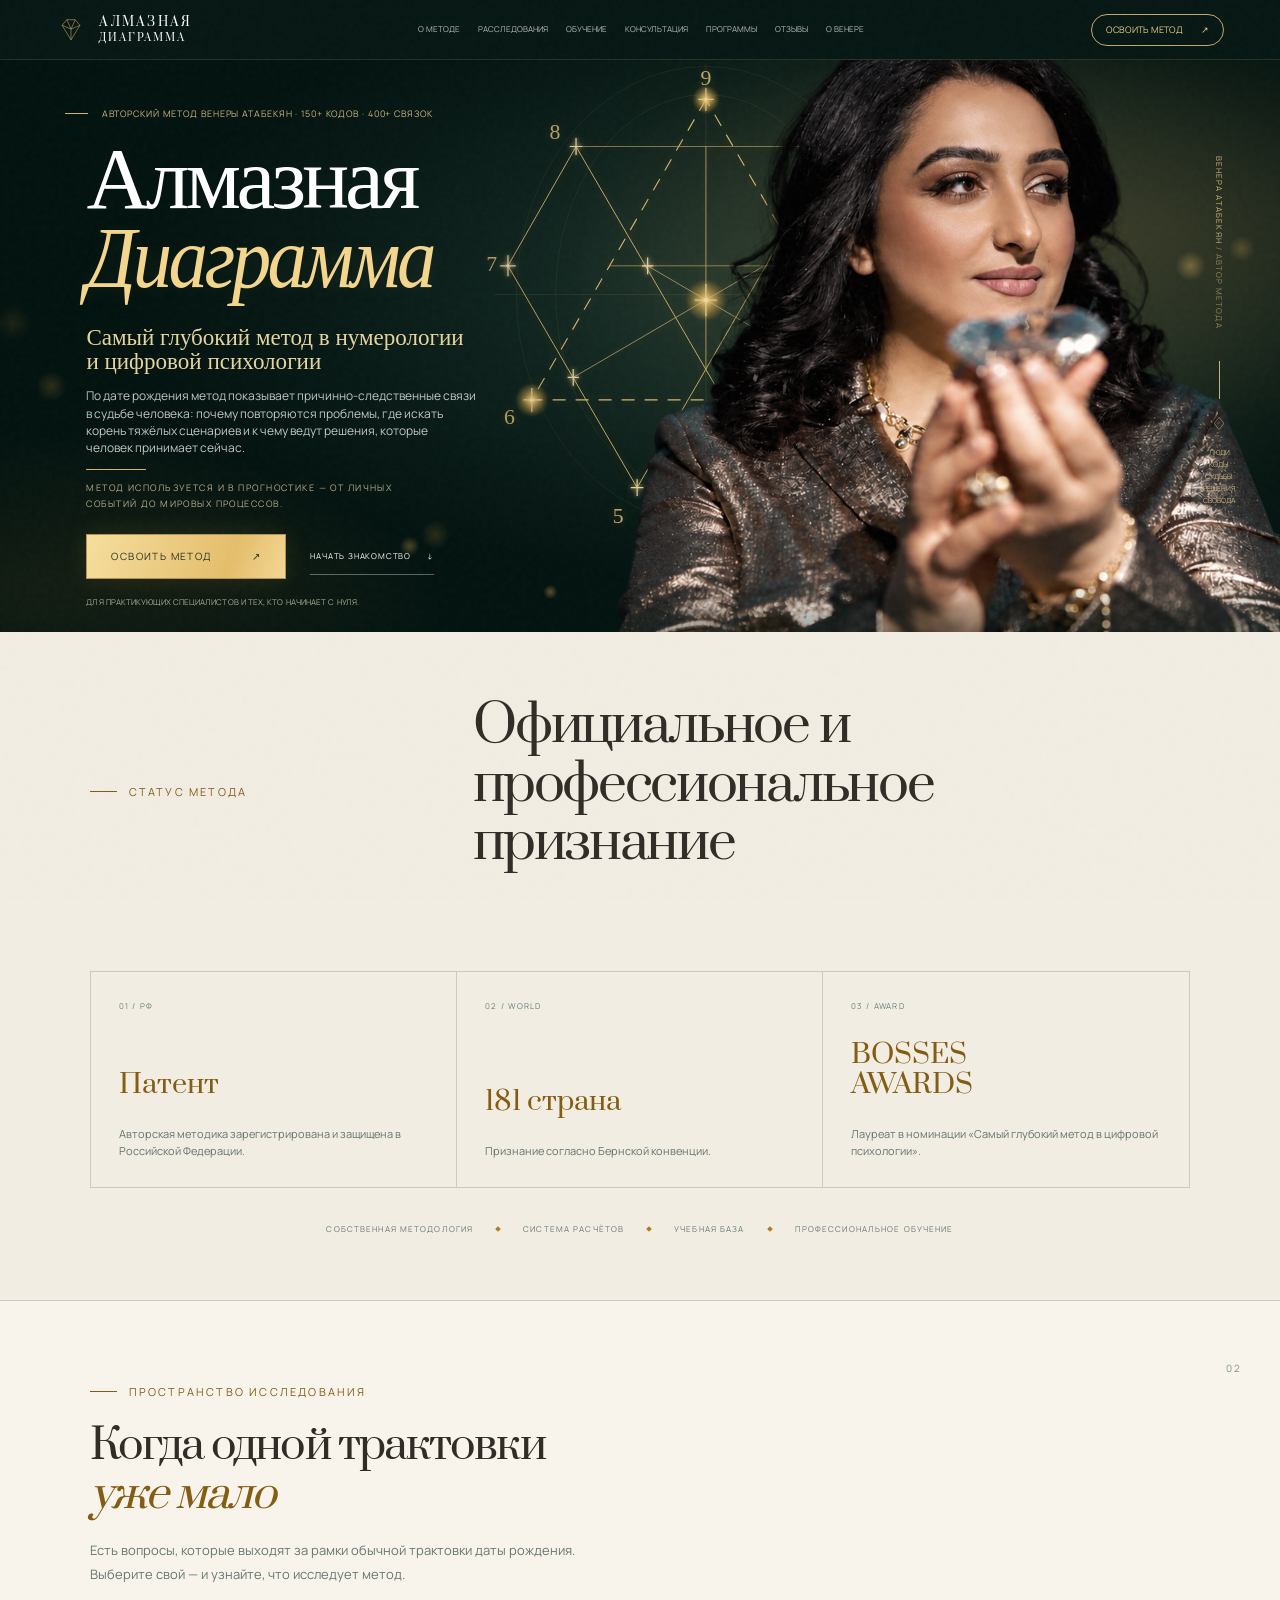
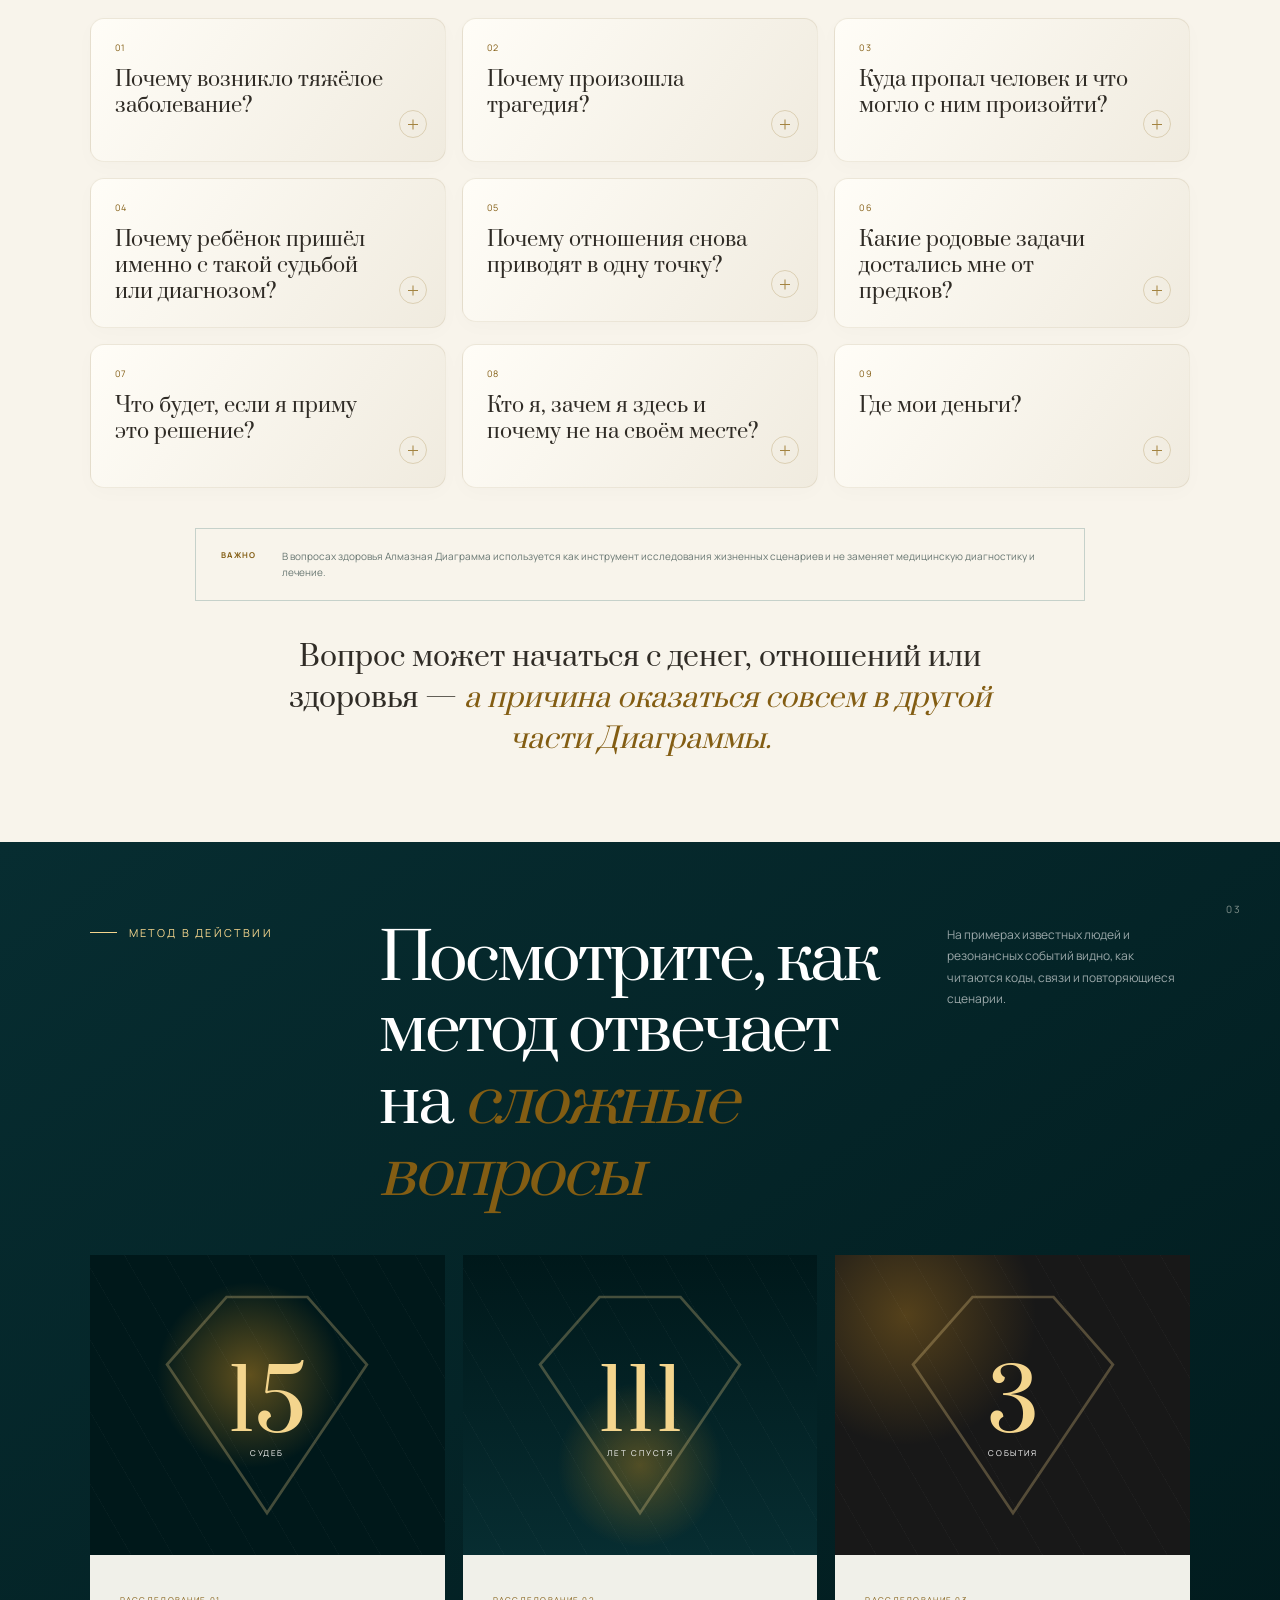
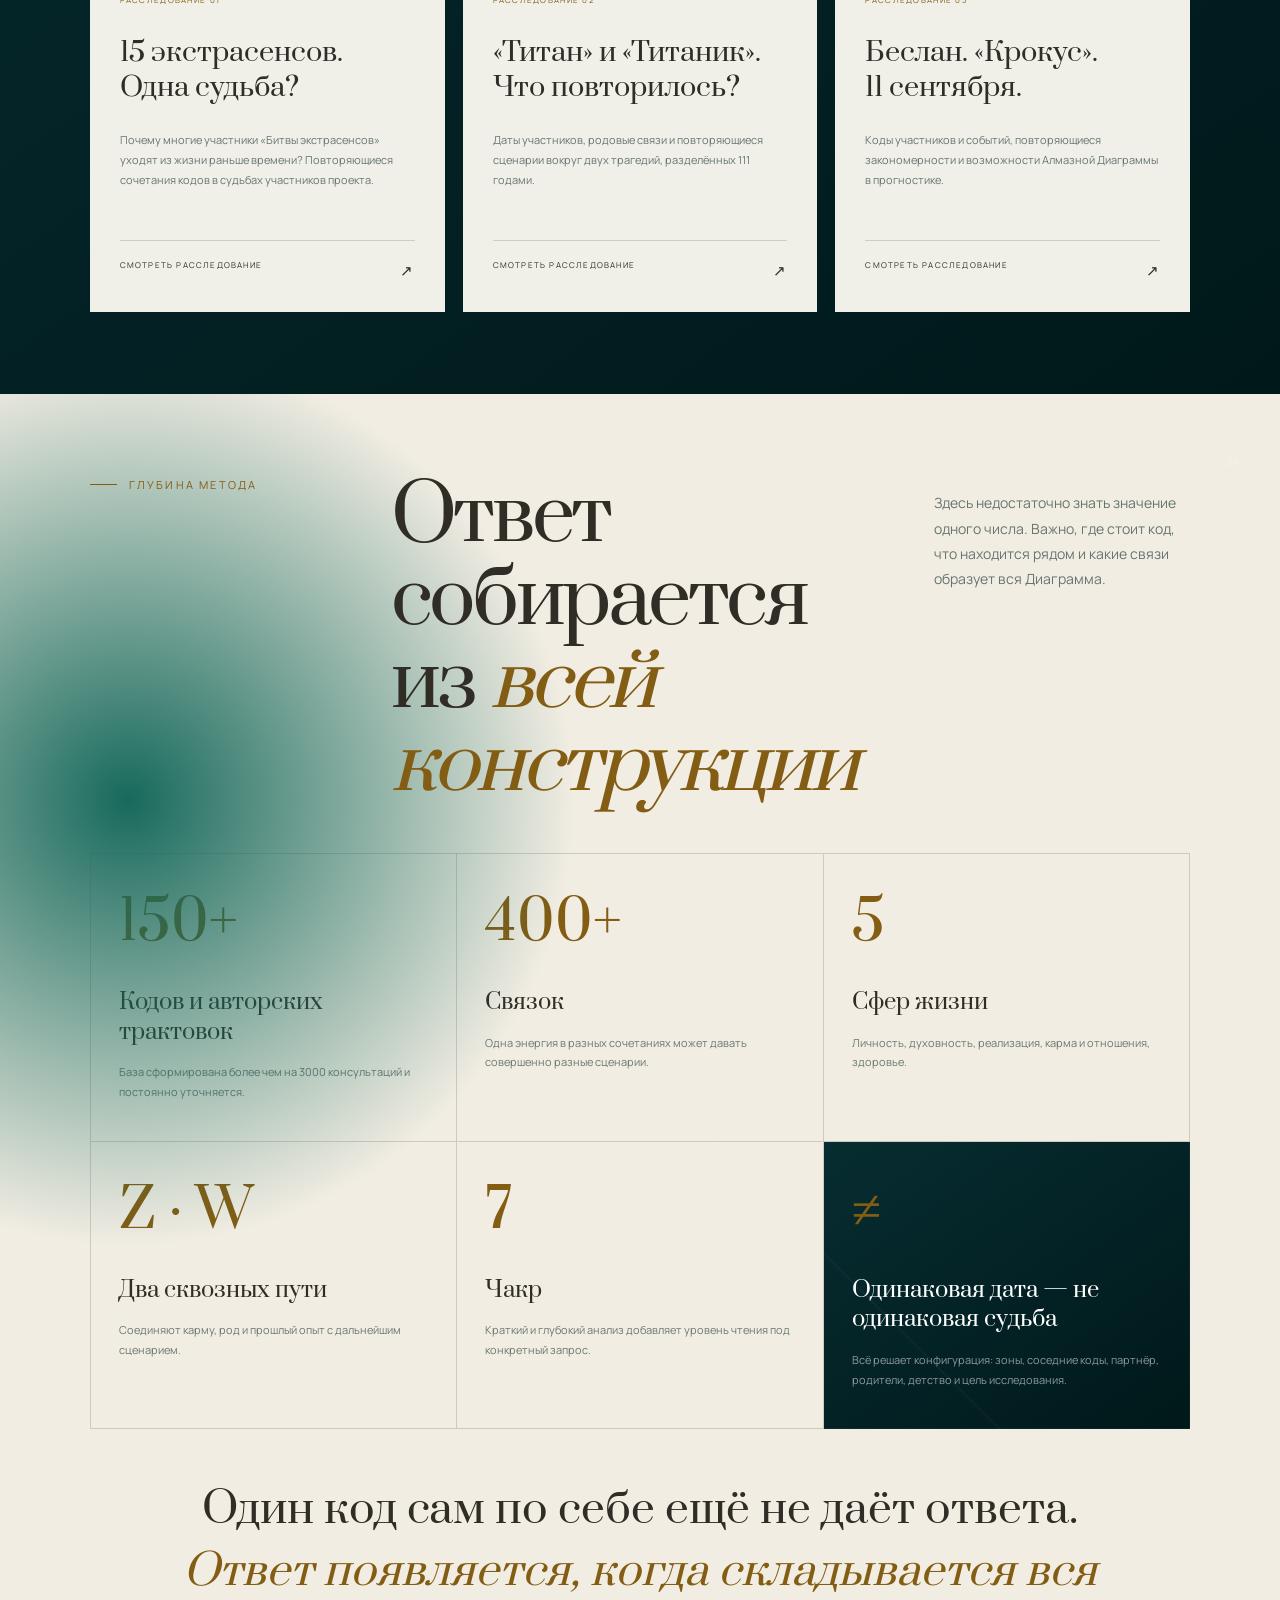
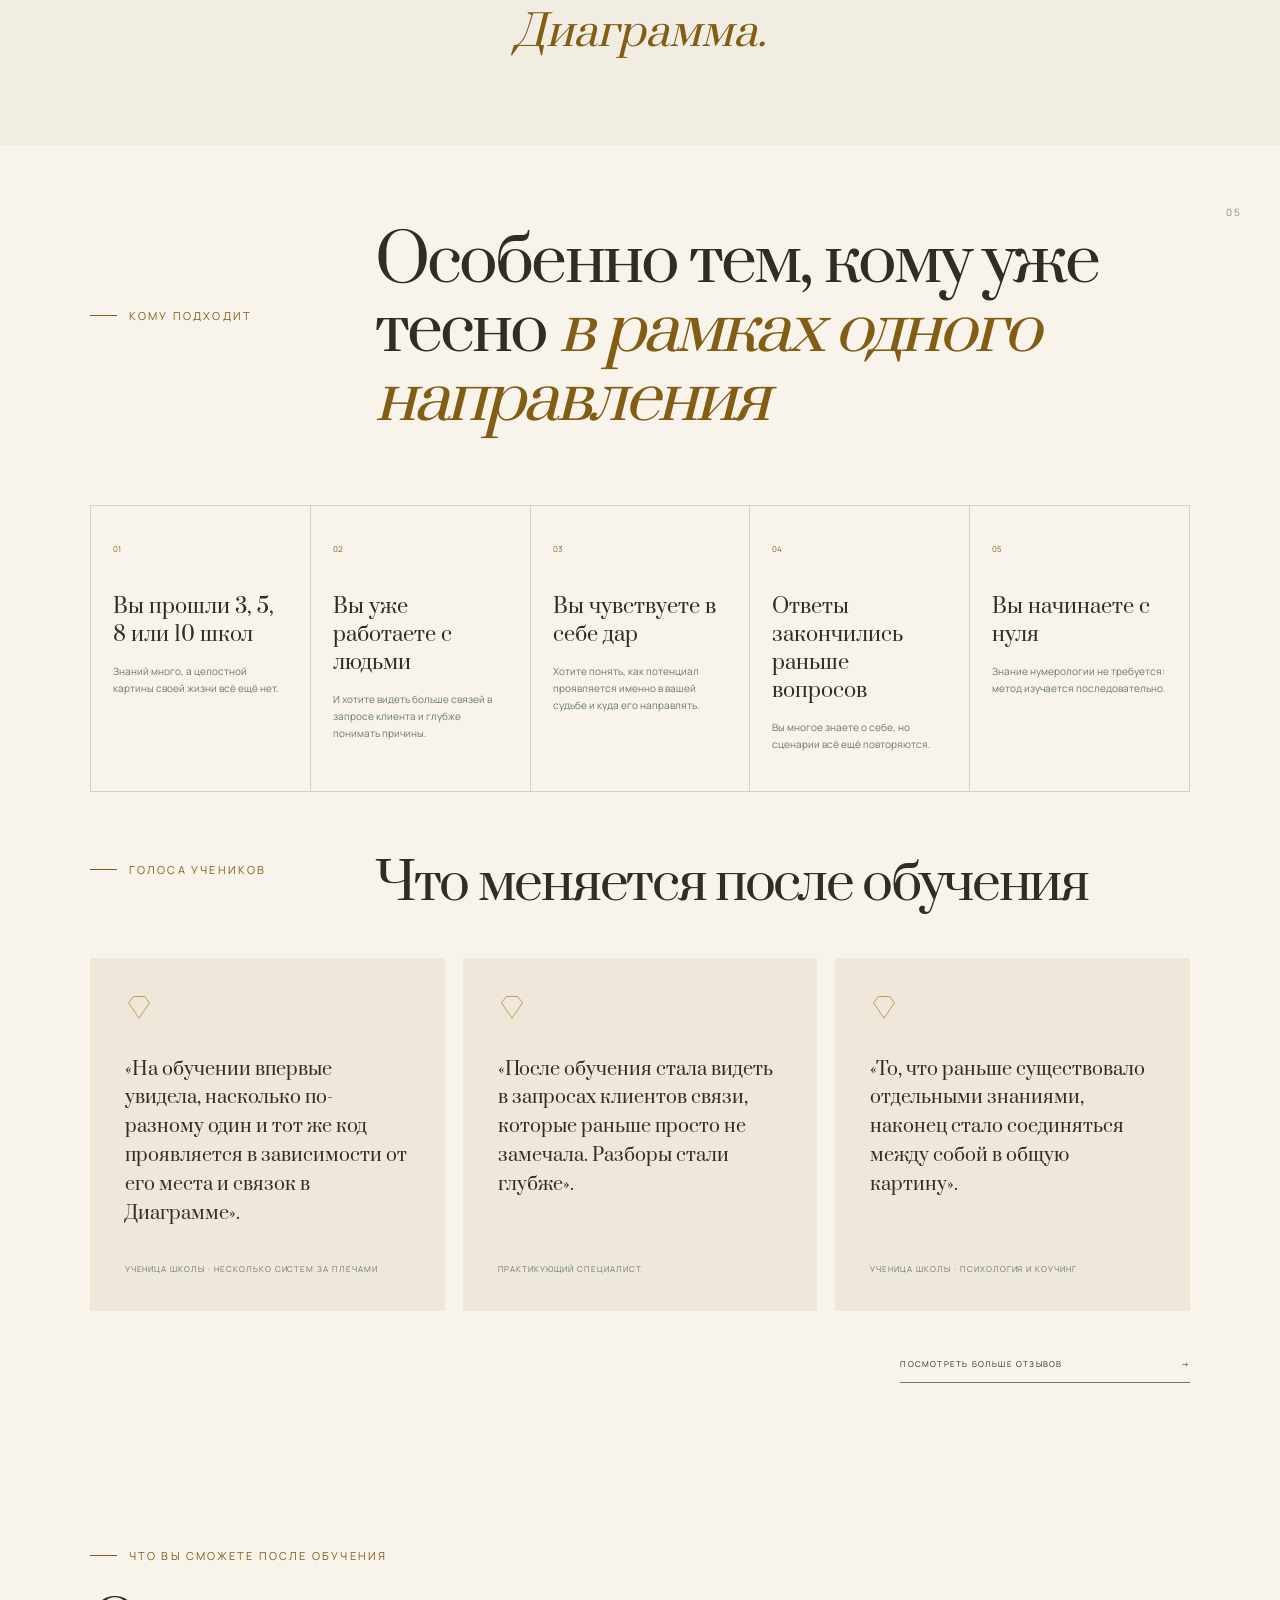
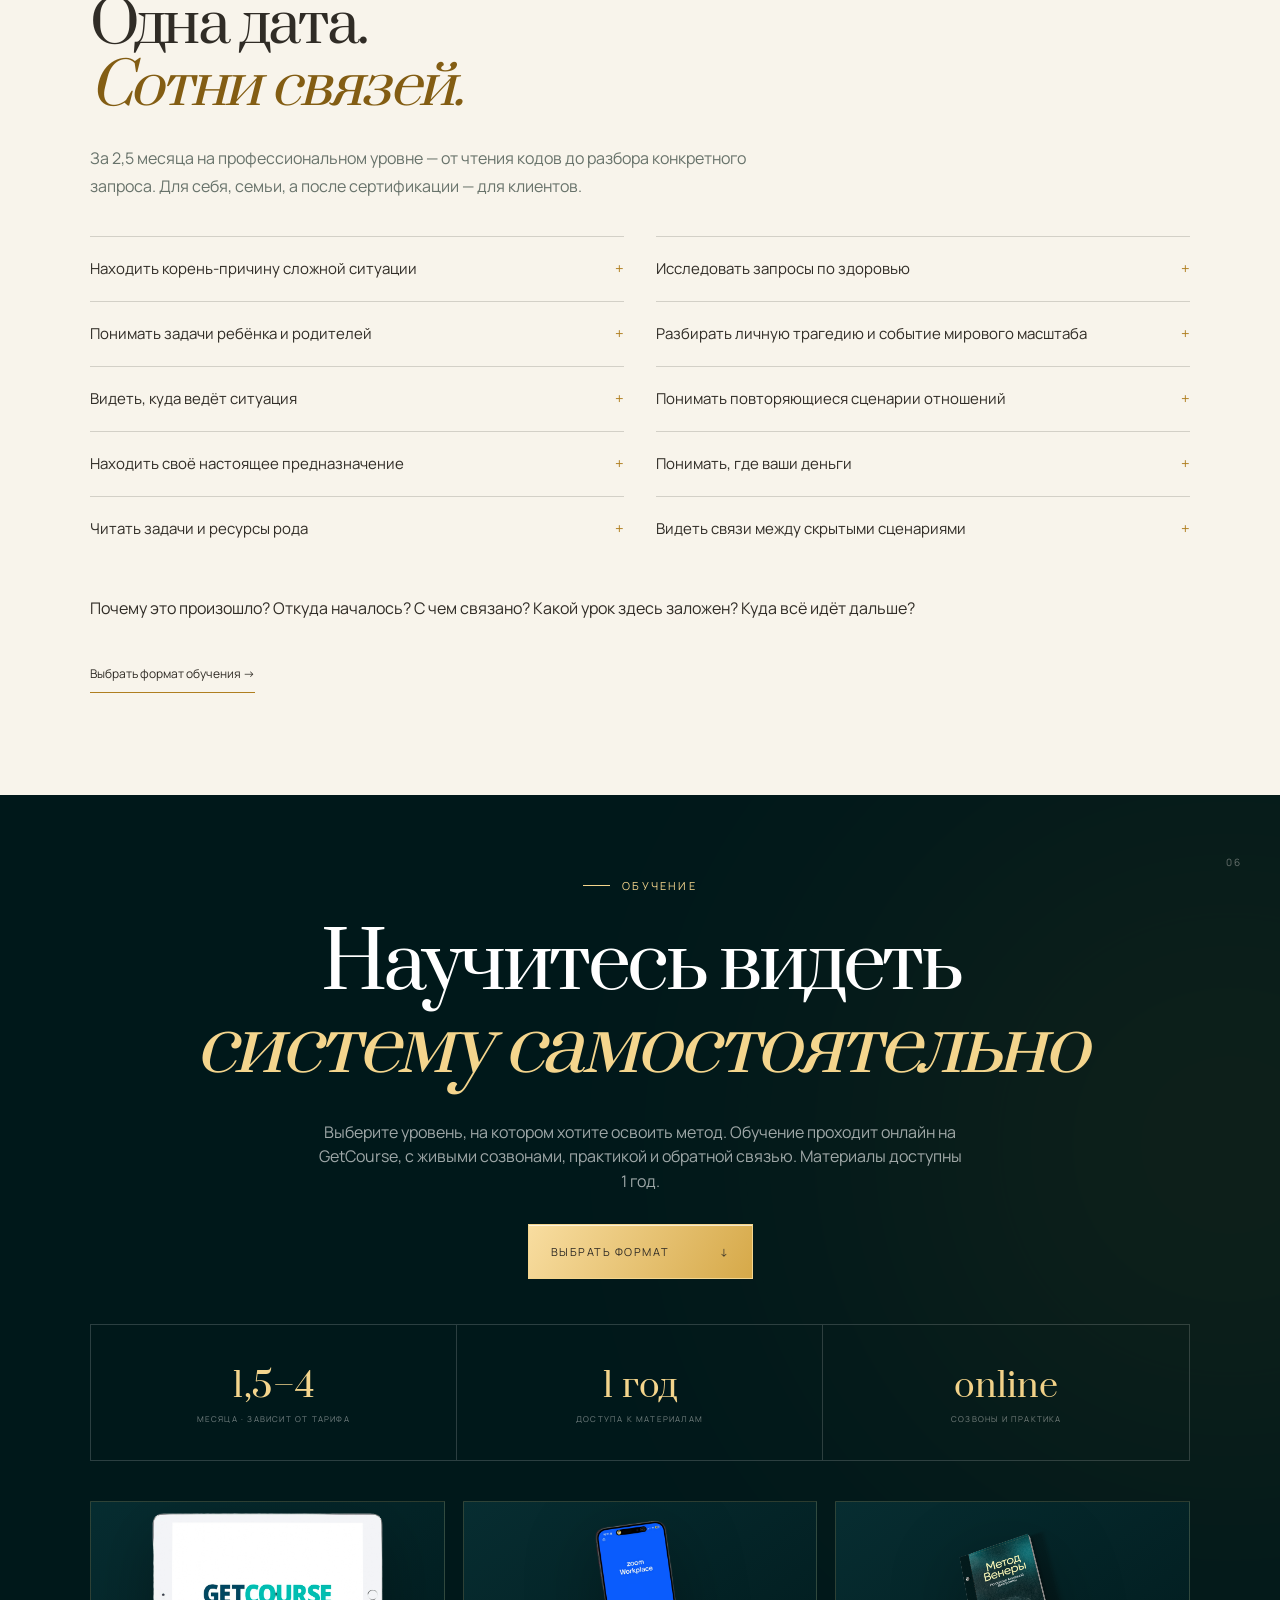
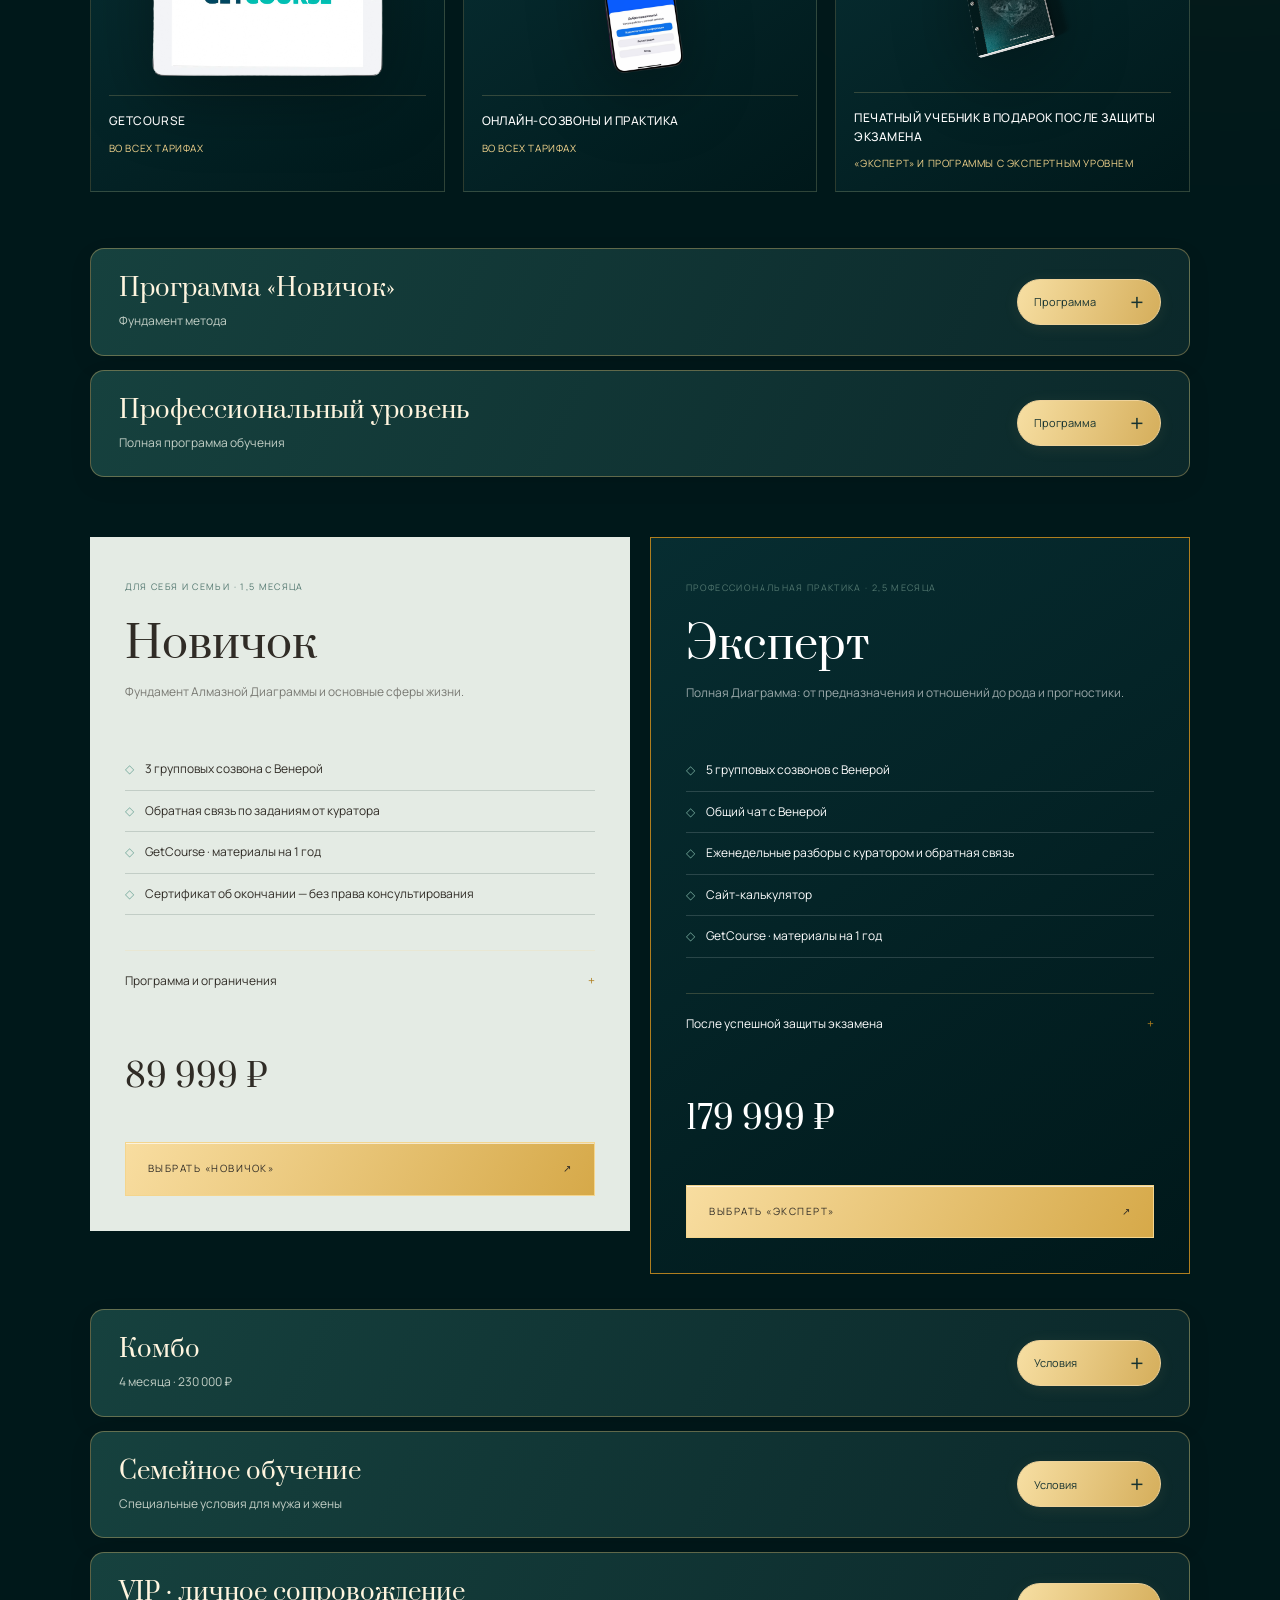
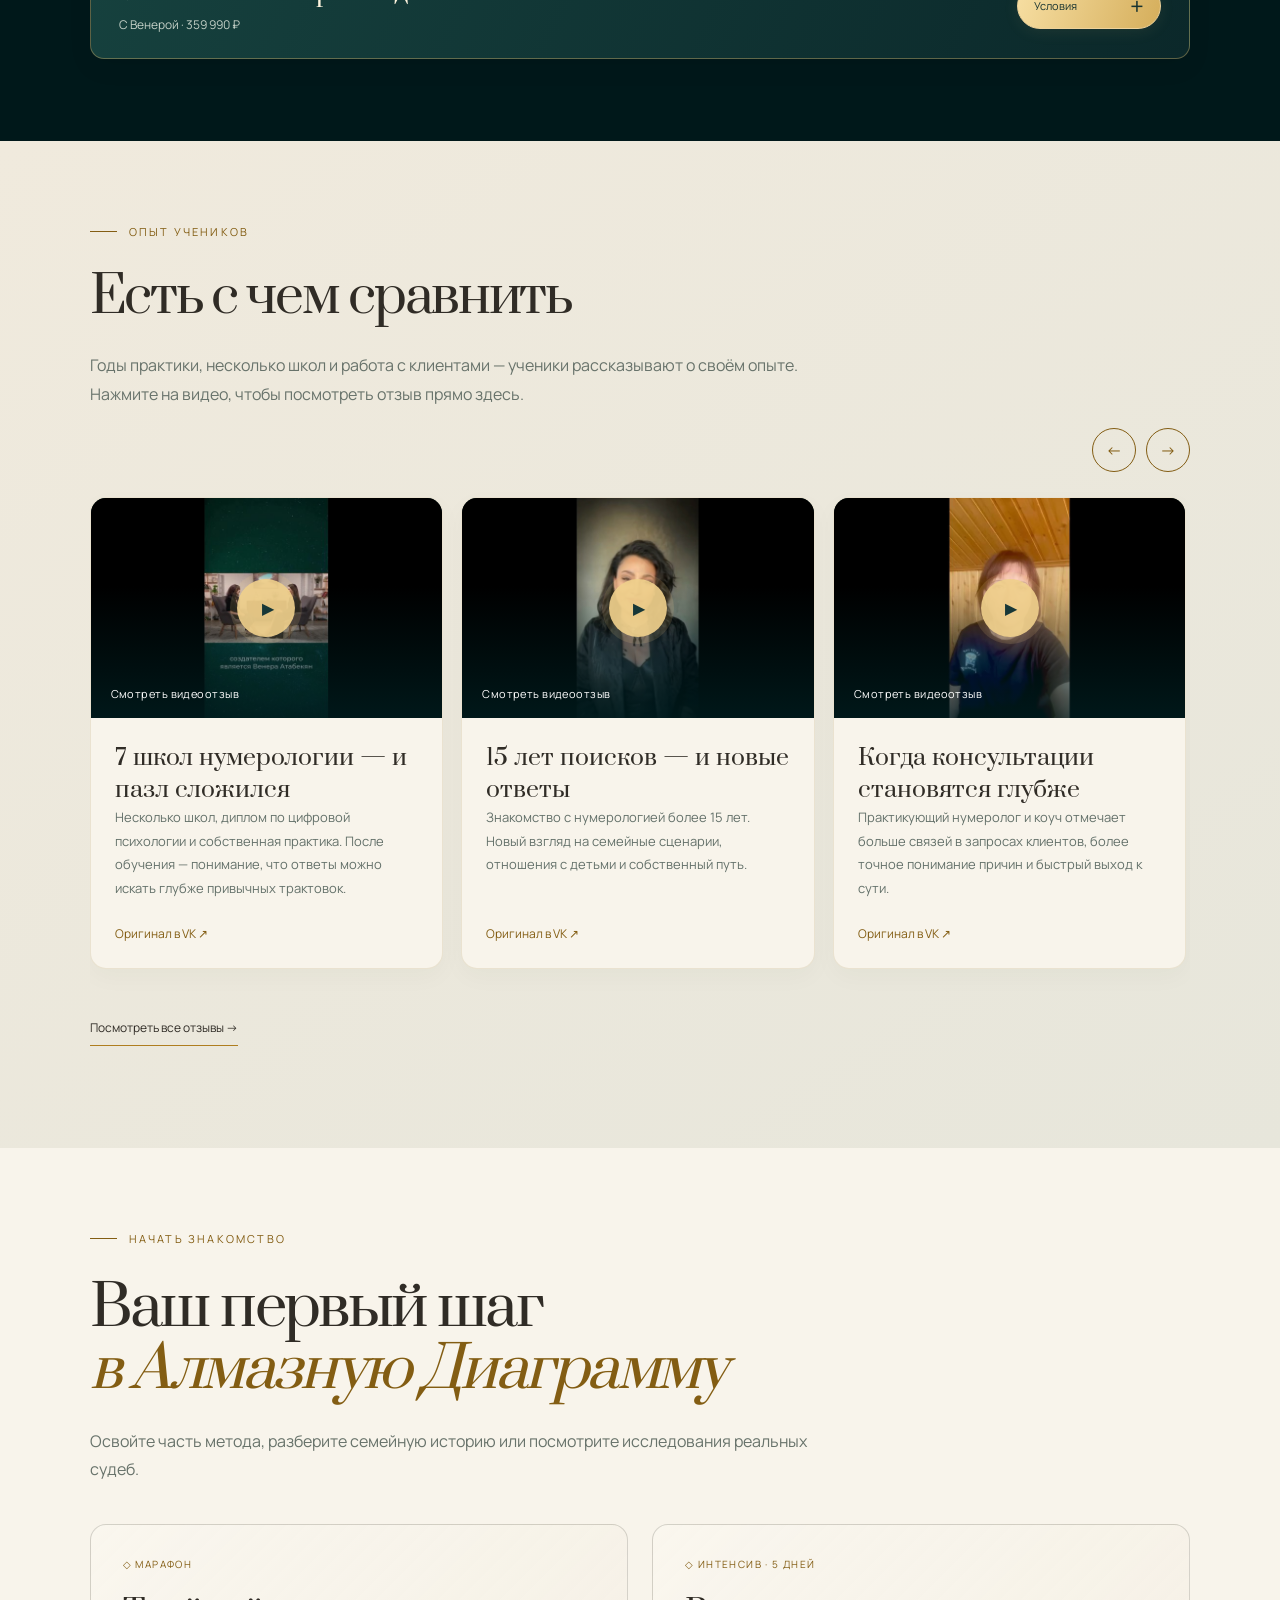
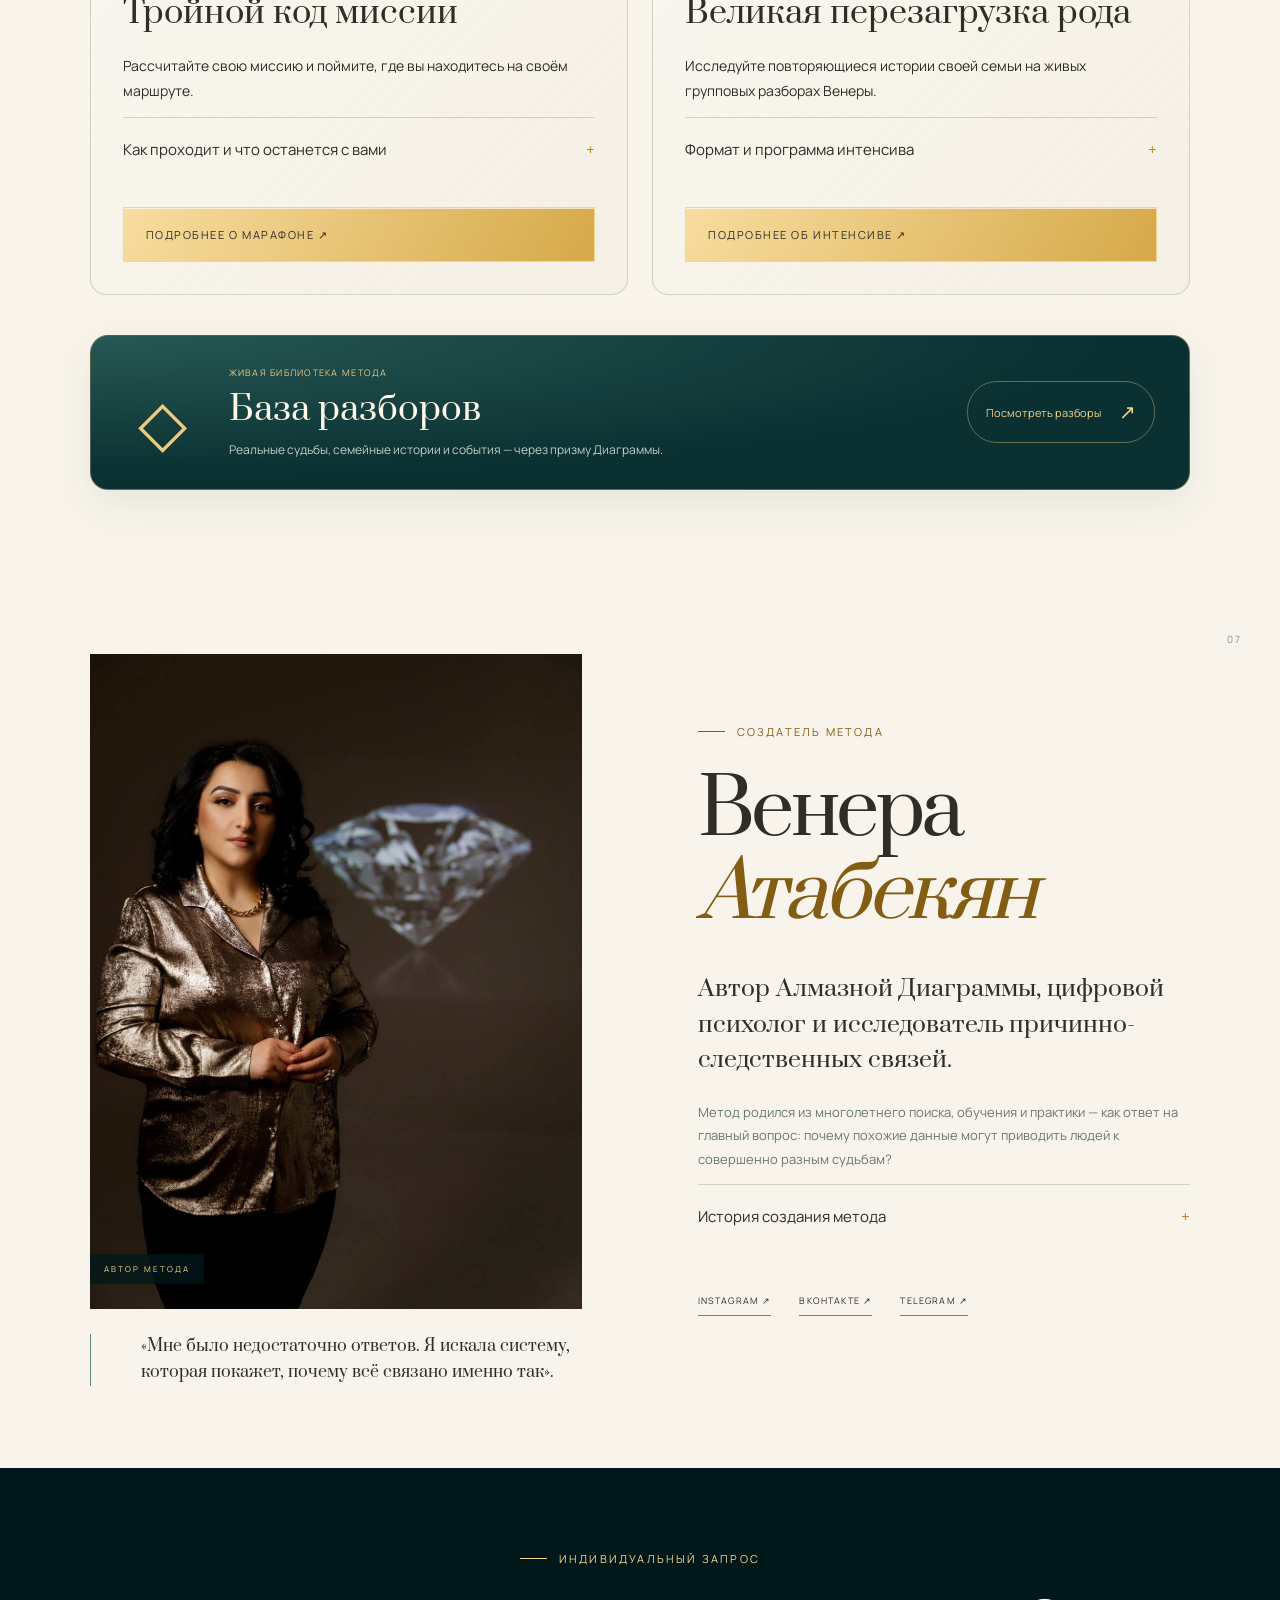
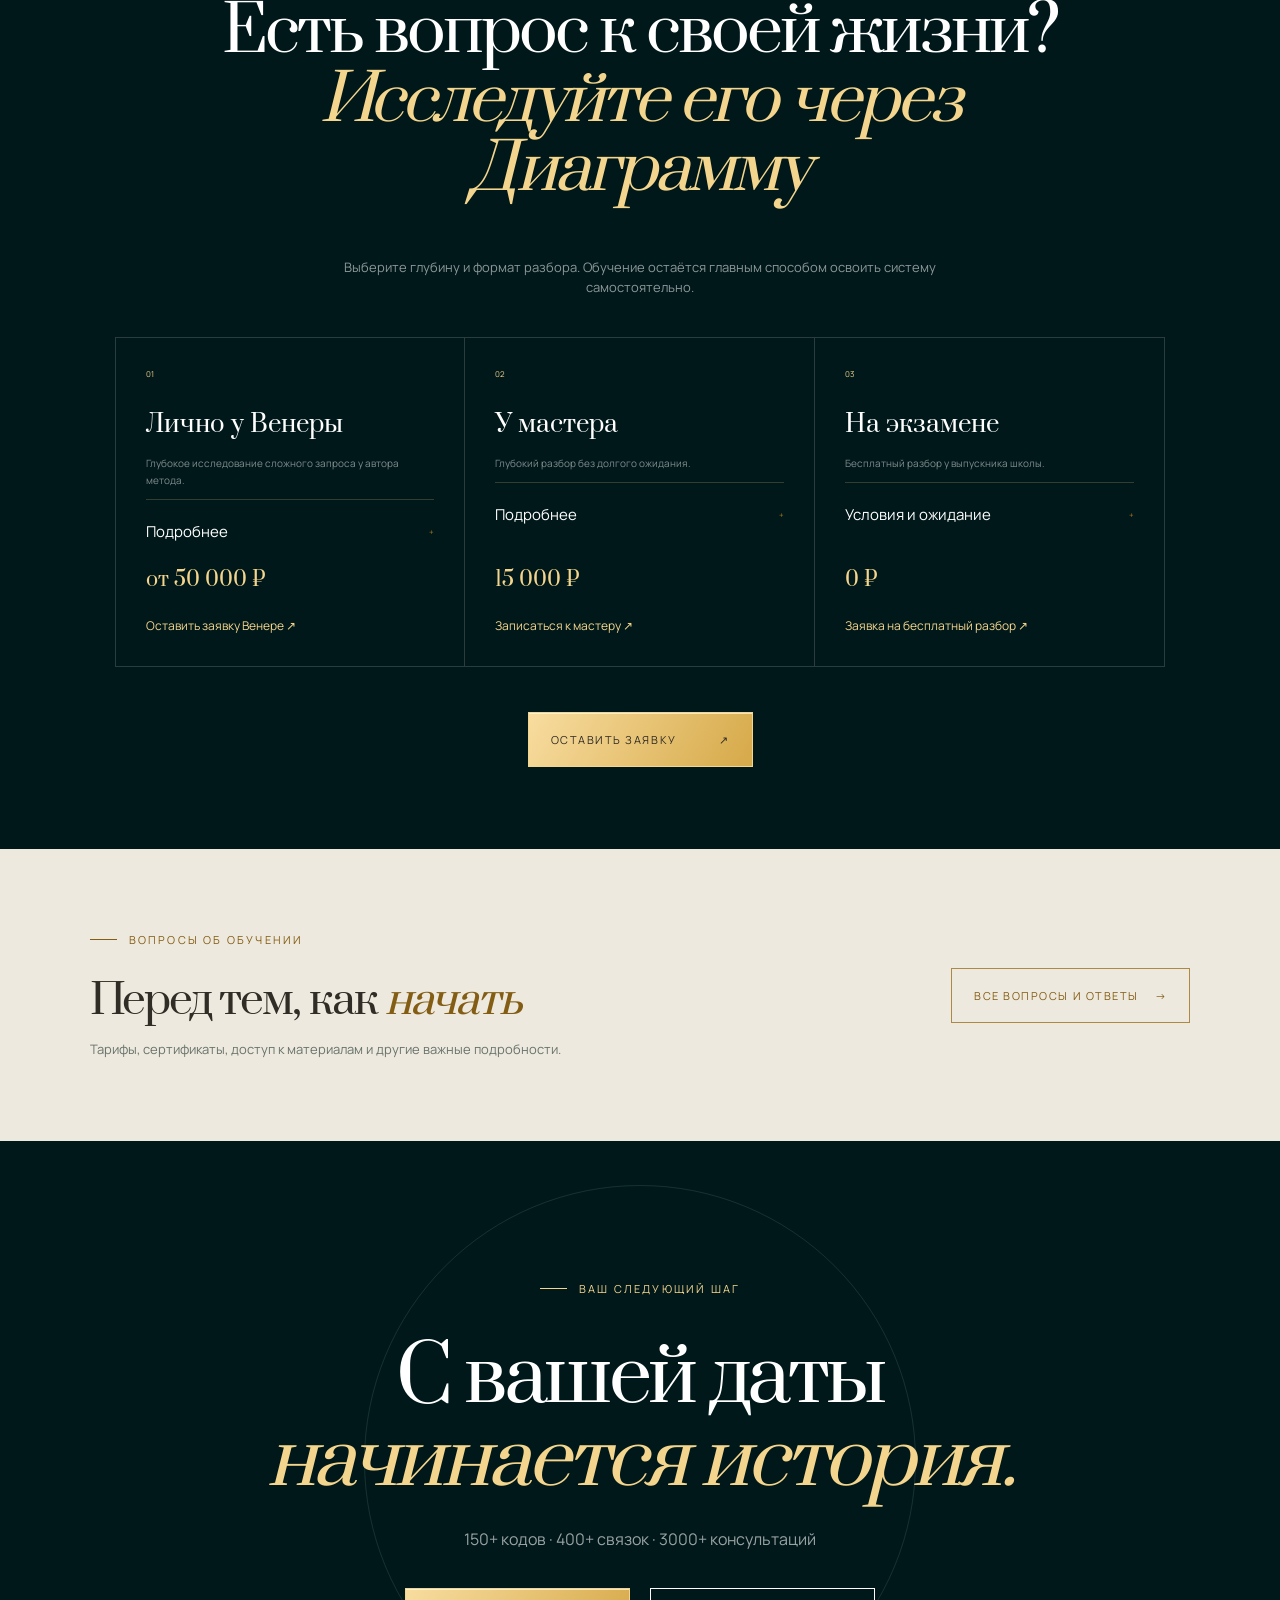
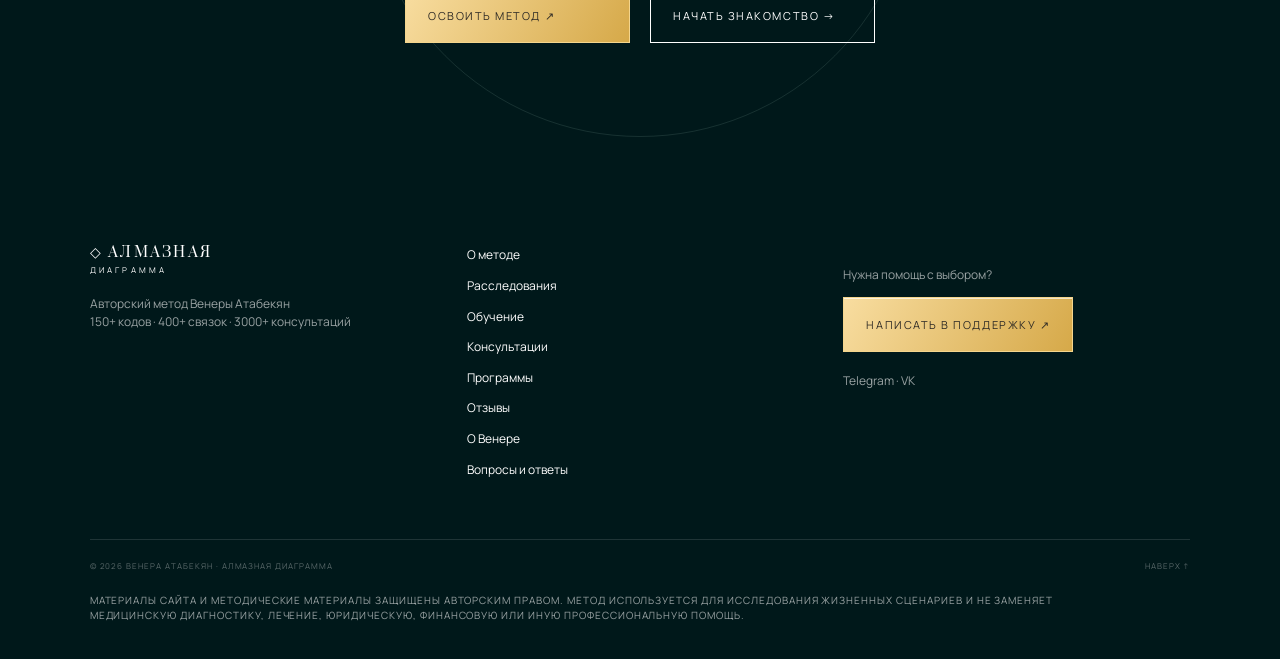
==== commit 1cb942ea: "Add design polish styles and FAQ page - Introduced a new CSS file `design-polish.css` to enhance the" ====
--- a/index.html
+++ b/index.html
@@ -12,6 +12,7 @@
   <link rel="stylesheet" href="styles.css">
   <link rel="stylesheet" href="hero-layers.css">
   <link rel="stylesheet" href="content-layout.css">
+  <link rel="stylesheet" href="design-polish.css">
 </head>
 <body>
   <div class="noise" aria-hidden="true"></div>
@@ -46,6 +47,11 @@
 
       <div class="hero__visual reveal" aria-label="Символ Алмазной Диаграммы">
         <svg class="hero__diagram" viewBox="0 0 857 751" preserveAspectRatio="xMidYMid meet" role="img" aria-label="Стилизованный фрагмент Алмазной Диаграммы">
+          <defs>
+            <filter id="diagram-light" x="-100%" y="-100%" width="300%" height="300%"><feGaussianBlur stdDeviation="3" result="glow"/><feMerge><feMergeNode in="glow"/><feMergeNode in="SourceGraphic"/></feMerge></filter>
+            <radialGradient id="diagram-halo"><stop stop-color="#fff5ca"/><stop offset=".15" stop-color="#ffd77e" stop-opacity=".8"/><stop offset="1" stop-color="#d99a34" stop-opacity="0"/></radialGradient>
+          </defs>
+          <g class="hero__diagram-rings"><ellipse cx="413" cy="357" rx="270" ry="325"/><ellipse cx="413" cy="357" rx="214" ry="285"/><path d="M413 28V704M111 357H715"/></g>
           <g class="hero__diagram-main">
             <path d="M228 146 131 316 315 632 597 146"/>
             <path d="M597 146 695 316 511 632 228 146"/>
@@ -58,6 +64,12 @@
             <path d="M413 146V463"/>
             <path d="M330 316 602 475M224 475 496 316"/>
           </g>
+          <g class="hero__diagram-numbers"><text x="413" y="59">9</text><text x="198" y="136">8</text><text x="108" y="324">7</text><text x="133" y="541">6</text><text x="288" y="682">5</text><text x="550" y="682">4</text><text x="697" y="541">3</text><text x="735" y="324">2</text><text x="626" y="136">1</text></g>
+          <g class="hero__diagram-stars" filter="url(#diagram-light)">
+            <path d="M413 63v32m-11-16h22M228 134v24m-9-12h18M131 301v30m-11-15h22M165 490v34m-12-17h24M315 620v24m-9-12h18M413 342v46m-16-23h32M330 304v24m-8-12h16M224 463v24m-8-12h16"/>
+            <circle cx="413" cy="365" r="3"/><circle cx="131" cy="316" r="2"/><circle cx="165" cy="507" r="3"/><circle cx="413" cy="79" r="2"/>
+          </g>
+          <g fill="url(#diagram-halo)"><circle cx="413" cy="365" r="30"/><circle cx="165" cy="507" r="24"/><circle cx="413" cy="79" r="20"/></g>
         </svg>
         <svg class="diamond-main" viewBox="0 0 620 700" role="img" aria-label="Гранёный алмаз">
           <defs>
@@ -78,7 +90,7 @@
         <span class="visual-note visual-note--two">400+<small>авторских связок</small></span>
         <span class="hero__author">Венера Атабекян <small>автор метода</small></span>
       </div>
-      <div class="hero__index">01 <span></span> 07</div>
+      <aside class="hero__signature" aria-label="Венера Атабекян — автор метода"><p>Венера Атабекян <span> / автор метода</span></p><i></i><b aria-hidden="true">♢</b><small>Люди<br>Коды<br>Судьбы<br>Решения<br>Свобода</small><b aria-hidden="true">♢</b></aside>
     </section>
 
     <section class="proof" aria-label="Статус метода">
@@ -94,7 +106,7 @@
 
     <section class="questions section" id="method">
       <div class="section-number">02</div>
-      <div class="questions__head reveal"><p class="eyebrow eyebrow--dark"><i></i> Пространство исследования</p><h2>Есть вопросы, на которые обычной трактовки даты рождения <em>уже мало</em></h2><p>Нажмите на вопрос, чтобы увидеть, что именно исследует Алмазная Диаграмма.</p></div>
+      <div class="questions__head reveal"><p class="eyebrow eyebrow--dark"><i></i> Пространство исследования</p><h2>Когда одной трактовки<br><em>уже мало</em></h2><p>Есть вопросы, которые выходят за рамки обычной трактовки даты рождения. Выберите свой — и узнайте, что исследует метод.</p></div>
       <div class="question-grid">
         <details class="question-card reveal"><summary><span>01</span><h3>Почему возникло тяжёлое заболевание?</h3><i></i></summary><p>Какой урок мог остаться непройденным, как он связан с кодами здоровья и что можно изменить, чтобы не усиливать этот сценарий дальше.</p></details>
         <details class="question-card reveal"><summary><span>02</span><h3>Почему произошла трагедия?</h3><i></i></summary><p>Какие коды и связки проявились до события, что привело именно к такой точке и какие закономерности были заложены раньше.</p></details>
@@ -169,23 +181,23 @@
         <figure class="completion-certificate"><img src="assets/source/portrait-b.png" alt="Образец сертификата школы" loading="lazy"><figcaption><strong>Сертификат об окончании</strong><span class="material-tier">«Новичок» · без права консультирования</span></figcaption></figure>
         <figure><img src="assets/source/portrait-b.png" alt="Сертификат с правом консультирования — только для тарифа «Эксперт»" loading="lazy"><figcaption><strong>Сертификат с правом консультирования после защиты экзамена</strong><span class="material-tier">«Эксперт» и программы с экспертным уровнем</span></figcaption></figure>
       </div>
-      <div class="curriculum" id="curriculum"><details class="content-detail"><summary>Программа «Новичок» · фундамент метода<span aria-hidden="true">+</span></summary><div><ul><li>Личность</li><li>Духовность</li><li>Реализация</li><li>Карма и отношения</li><li>Здоровье</li><li>Центр силы</li><li>Фатальная погрешность прошлой жизни</li><li>Родовые каналы</li></ul></div></details><details class="content-detail"><summary>Полная программа профессионального уровня<span aria-hidden="true">+</span></summary><div><ul><li>Фатальная погрешность жизни</li><li>Тройной код миссии</li><li>Чтение кодов и их связок</li><li>Пути Z</li><li>Родовые каналы и эгрегоры</li><li>Путь W</li><li>Совместимость</li><li>Прогнозирование</li><li>Карма здоровья</li><li>Вулканические коды</li><li>Вселенский ключ</li><li>Бонус от Вселенной</li><li>Карма прошлой жизни с уточнениями</li><li>Денежная карма</li><li>Буферные коды</li><li>Чакральный анализ — краткий и глубокий</li><li>Коды помощи и помехи к желанию сердца и души</li><li>Практика</li></ul></div></details></div>
+      <div class="curriculum" id="curriculum"><details class="content-detail"><summary class="study-disclosure"><span class="study-disclosure__title"><strong>Программа «Новичок»</strong><small>Фундамент метода</small></span><span class="study-disclosure__action"><span class="study-disclosure__closed">Программа</span><span class="study-disclosure__opened">Свернуть</span><b aria-hidden="true">+</b></span></summary><div><ul><li>Личность</li><li>Духовность</li><li>Реализация</li><li>Карма и отношения</li><li>Здоровье</li><li>Центр силы</li><li>Фатальная погрешность прошлой жизни</li><li>Родовые каналы</li></ul></div></details><details class="content-detail"><summary class="study-disclosure"><span class="study-disclosure__title"><strong>Профессиональный уровень</strong><small>Полная программа обучения</small></span><span class="study-disclosure__action"><span class="study-disclosure__closed">Программа</span><span class="study-disclosure__opened">Свернуть</span><b aria-hidden="true">+</b></span></summary><div><ul><li>Фатальная погрешность жизни</li><li>Тройной код миссии</li><li>Чтение кодов и их связок</li><li>Пути Z</li><li>Родовые каналы и эгрегоры</li><li>Путь W</li><li>Совместимость</li><li>Прогнозирование</li><li>Карма здоровья</li><li>Вулканические коды</li><li>Вселенский ключ</li><li>Бонус от Вселенной</li><li>Карма прошлой жизни с уточнениями</li><li>Денежная карма</li><li>Буферные коды</li><li>Чакральный анализ — краткий и глубокий</li><li>Коды помощи и помехи к желанию сердца и души</li><li>Практика</li></ul></div></details></div>
       <div class="formats" id="formats">
-<article class="format"><div><span>Для себя и семьи · 1,5 месяца</span><h3>Новичок</h3><p>Фундамент Алмазной Диаграммы и основные сферы жизни.</p></div><ul><li>3 групповых созвона с Венерой</li><li>Обратная связь по заданиям от куратора</li><li>GetCourse · материалы на 1 год</li><li>Сертификат об окончании — без права консультирования</li></ul><details class="content-detail"><summary>Программа и ограничения<span aria-hidden="true">+</span></summary><div><ul><li>Личность</li><li>Духовность</li><li>Реализация</li><li>Карма и отношения</li><li>Здоровье</li><li>Центр силы</li><li>Фатальная погрешность прошлой жизни</li><li>Родовые каналы</li></ul><p>Печатный учебник, сайт-калькулятор и профессиональное комьюнити мастеров не входят в тариф.</p></div></details><strong class="tariff-price">89 999 ₽</strong><a class="button button--light" href="https://t.me/Albah_Ks" target="_blank" rel="noopener">Выбрать «Новичок» <span>↗</span></a></article>
-<article class="format format--featured"><div><span>Профессиональная практика · 2,5 месяца</span><h3>Эксперт</h3><p>Полная Диаграмма: от предназначения и отношений до рода и прогностики.</p></div><ul><li>5 групповых созвонов с Венерой</li><li>Общий чат с Венерой</li><li>Еженедельные разборы с куратором и обратная связь</li><li>Сайт-калькулятор</li><li>GetCourse · материалы на 1 год</li></ul><details class="content-detail"><summary>После успешной защиты экзамена<span aria-hidden="true">+</span></summary><div><ul><li>Сертификат с правом консультирования</li><li>Печатный учебник в подарок: 150+ кодов и авторские трактовки</li><li>Доступ в комьюнити мастеров с поддержкой без ограничения по времени</li></ul></div></details><strong class="tariff-price">179 999 ₽</strong><a class="button button--light" href="https://t.me/Albah_Ks" target="_blank" rel="noopener">Выбрать «Эксперт» <span>↗</span></a></article>
+<article class="format"><div><span>Для себя и семьи · 1,5 месяца</span><h3>Новичок</h3><p>Фундамент Алмазной Диаграммы и основные сферы жизни.</p></div><ul><li>3 групповых созвона с Венерой</li><li>Обратная связь по заданиям от куратора</li><li>GetCourse · материалы на 1 год</li><li>Сертификат об окончании — без права консультирования</li></ul><details class="content-detail"><summary>Программа и ограничения<span aria-hidden="true">+</span></summary><div><ul><li>Личность</li><li>Духовность</li><li>Реализация</li><li>Карма и отношения</li><li>Здоровье</li><li>Центр силы</li><li>Фатальная погрешность прошлой жизни</li><li>Родовые каналы</li></ul><p>Печатный учебник, сайт-калькулятор и профессиональное комьюнити мастеров не входят в тариф.</p></div></details><strong class="tariff-price">89 999 ₽</strong><a class="button button--light" href="https://t.me/venera_vanushevna1" target="_blank" rel="noopener">Выбрать «Новичок» <span>↗</span></a></article>
+<article class="format format--featured"><div><span>Профессиональная практика · 2,5 месяца</span><h3>Эксперт</h3><p>Полная Диаграмма: от предназначения и отношений до рода и прогностики.</p></div><ul><li>5 групповых созвонов с Венерой</li><li>Общий чат с Венерой</li><li>Еженедельные разборы с куратором и обратная связь</li><li>Сайт-калькулятор</li><li>GetCourse · материалы на 1 год</li></ul><details class="content-detail"><summary>После успешной защиты экзамена<span aria-hidden="true">+</span></summary><div><ul><li>Сертификат с правом консультирования</li><li>Печатный учебник в подарок: 150+ кодов и авторские трактовки</li><li>Доступ в комьюнити мастеров с поддержкой без ограничения по времени</li></ul></div></details><strong class="tariff-price">179 999 ₽</strong><a class="button button--light" href="https://t.me/venera_vanushevna1" target="_blank" rel="noopener">Выбрать «Эксперт» <span>↗</span></a></article>
 </div>
 <div class="additional-tariffs">
-<details class="content-detail"><summary>Комбо · 4 месяца · 230 000 ₽<span aria-hidden="true">+</span></summary><div><p>Полный путь с нуля: сначала «Новичок» — 1,5 месяца, затем «Эксперт» — 2,5 месяца. Материалы открываются поэтапно.</p><ul><li>Вся программа двух уровней</li><li>Живые созвоны с Венерой, практика и куратор</li><li>Сайт-калькулятор · материалы на 1 год</li><li>После защиты экзамена: сертификат с правом консультирования, учебник в подарок и бессрочная поддержка в комьюнити</li></ul><p>Оформляется только после согласования с поддержкой. Уточним подготовку и формат старта, затем откроем оплату. Доступна банковская рассрочка.</p><a class="button button--light" href="https://t.me/Albah_Ks" target="_blank" rel="noopener">Согласовать «Комбо» <span>↗</span></a></div></details>
-<details class="content-detail"><summary>Семейные условия · для мужа и жены<span aria-hidden="true">+</span></summary><div><p>Если обучение одновременно проходят муж и жена, одному из участников могут быть предоставлены специальные условия. Формат и оплата открываются после согласования с поддержкой. Доступна банковская рассрочка.</p><a class="button button--light" href="https://t.me/Albah_Ks" target="_blank" rel="noopener">Согласовать семейное обучение <span>↗</span></a></div></details>
-<details class="content-detail"><summary>VIP · личное сопровождение Венеры · 359 990 ₽<span aria-hidden="true">+</span></summary><div><p>2,5 месяца. Полная профессиональная программа и всё наполнение «Эксперта».</p><ul><li>Личный VIP-чат с Венерой на протяжении обучения</li><li>8 личных созвонов</li><li>Разбор вашей Диаграммы, личных ситуаций и клиентских кейсов</li><li>GetCourse · доступ на 1 год</li><li>После защиты экзамена: сертификат с правом консультирования, печатный учебник в подарок и бессрочная поддержка комьюнити</li></ul><a class="button button--light" href="https://t.me/Albah_Ks" target="_blank" rel="noopener">Обсудить VIP-обучение <span>↗</span></a></div></details>
+<details class="content-detail"><summary class="study-disclosure"><span class="study-disclosure__title"><strong>Комбо</strong><small>4 месяца · 230 000 ₽</small></span><span class="study-disclosure__action"><span class="study-disclosure__closed">Условия</span><span class="study-disclosure__opened">Свернуть</span><b aria-hidden="true">+</b></span></summary><div><p>Полный путь с нуля: сначала «Новичок» — 1,5 месяца, затем «Эксперт» — 2,5 месяца. Материалы открываются поэтапно.</p><ul><li>Вся программа двух уровней</li><li>Живые созвоны с Венерой, практика и куратор</li><li>Сайт-калькулятор · материалы на 1 год</li><li>После защиты экзамена: сертификат с правом консультирования, учебник в подарок и бессрочная поддержка в комьюнити</li></ul><p>Оформляется только после согласования с поддержкой. Уточним подготовку и формат старта, затем откроем оплату. Доступна банковская рассрочка.</p><a class="button button--light" href="https://t.me/venera_vanushevna1" target="_blank" rel="noopener">Согласовать «Комбо» <span>↗</span></a></div></details>
+<details class="content-detail"><summary class="study-disclosure"><span class="study-disclosure__title"><strong>Семейное обучение</strong><small>Специальные условия для мужа и жены</small></span><span class="study-disclosure__action"><span class="study-disclosure__closed">Условия</span><span class="study-disclosure__opened">Свернуть</span><b aria-hidden="true">+</b></span></summary><div><p>Если обучение одновременно проходят муж и жена, одному из участников могут быть предоставлены специальные условия. Формат и оплата открываются после согласования с поддержкой. Доступна банковская рассрочка.</p><a class="button button--light" href="https://t.me/venera_vanushevna1" target="_blank" rel="noopener">Согласовать семейное обучение <span>↗</span></a></div></details>
+<details class="content-detail"><summary class="study-disclosure"><span class="study-disclosure__title"><strong>VIP · личное сопровождение</strong><small>С Венерой · 359 990 ₽</small></span><span class="study-disclosure__action"><span class="study-disclosure__closed">Условия</span><span class="study-disclosure__opened">Свернуть</span><b aria-hidden="true">+</b></span></summary><div><p>2,5 месяца. Полная профессиональная программа и всё наполнение «Эксперта».</p><ul><li>Личный VIP-чат с Венерой на протяжении обучения</li><li>8 личных созвонов</li><li>Разбор вашей Диаграммы, личных ситуаций и клиентских кейсов</li><li>GetCourse · доступ на 1 год</li><li>После защиты экзамена: сертификат с правом консультирования, печатный учебник в подарок и бессрочная поддержка комьюнити</li></ul><a class="button button--light" href="https://t.me/venera_vanushevna1" target="_blank" rel="noopener">Обсудить VIP-обучение <span>↗</span></a></div></details>
 </div>
     </section>
 
-<section class="section original-reviews" id="student-stories"><p class="eyebrow eyebrow--dark"><i></i>Опыт учеников</p><h2>Есть с чем сравнить</h2><p class="section-lead">Годы практики, несколько школ и работа с клиентами — истории учеников в оригинальных публикациях.</p><div class="slider-controls"><button type="button" data-slide="prev" aria-label="Предыдущие отзывы">←</button><button type="button" data-slide="next" aria-label="Следующие отзывы">→</button></div><div class="review-slider" tabindex="0" aria-label="Отзывы учеников — горизонтальная прокрутка"><article><h3>7 школ нумерологии — и пазл сложился</h3><p>Несколько школ, диплом по цифровой психологии и собственная практика. После обучения — понимание, что ответы можно искать глубже привычных трактовок.</p><a href="https://vk.com/wall-231692942_11" target="_blank" rel="noopener">Смотреть отзыв ↗</a></article><article><h3>15 лет поисков — и новые ответы</h3><p>Знакомство с нумерологией более 15 лет. Новый взгляд на семейные сценарии, отношения с детьми и собственный путь.</p><a href="https://vk.com/wall-231692942_37" target="_blank" rel="noopener">Смотреть отзыв ↗</a></article><article><h3>Когда консультации становятся глубже</h3><p>Практикующий нумеролог и коуч отмечает больше связей в запросах клиентов, более точное понимание причин и быстрый выход к сути.</p><a href="https://vk.com/wall-231692942_49" target="_blank" rel="noopener">Смотреть отзыв ↗</a></article><article><h3>«Я думала, что про цифры уже знаю всё»</h3><p>Квадрат Пифагора, кармическая, ведическая, ангельская нумерология. После — новые ответы о себе, отношения и более глубокая работа с клиентами.</p><a href="https://vk.com/wall-231692942_58" target="_blank" rel="noopener">Смотреть отзыв ↗</a></article><article><h3>Тот самый недостающий пазл</h3><p>После нескольких школ — более точное понимание клиентских запросов и изменения в отношениях с близкими и семьёй.</p><a href="https://vk.com/wall-231692942_71" target="_blank" rel="noopener">Смотреть отзыв ↗</a></article><article><h3>Внутренняя опора в своей практике</h3><p>Метод помог глубже увидеть причины событий и почувствовать больше уверенности как специалисту.</p><a href="https://vk.com/wall-231692942_70" target="_blank" rel="noopener">Смотреть отзыв ↗</a></article></div><a class="inline-link" href="https://vk.com/club231692942" target="_blank" rel="noopener">Посмотреть все отзывы →</a></section><section class="section mini-programs" id="programs"><p class="eyebrow eyebrow--dark"><i></i>Начать знакомство</p><h2>Ваш первый шаг<br><em>в Алмазную Диаграмму</em></h2><p class="section-lead">Освойте часть метода, разберите семейную историю или посмотрите исследования реальных судеб.</p><div class="mini-grid">
+<section class="section original-reviews" id="student-stories"><p class="eyebrow eyebrow--dark"><i></i>Опыт учеников</p><h2>Есть с чем сравнить</h2><p class="section-lead">Годы практики, несколько школ и работа с клиентами — ученики рассказывают о своём опыте. Нажмите на видео, чтобы посмотреть отзыв прямо здесь.</p><div class="slider-controls"><button type="button" data-slide="prev" aria-label="Предыдущие отзывы">←</button><button type="button" data-slide="next" aria-label="Следующие отзывы">→</button></div><div class="review-slider" tabindex="0" aria-label="Отзывы учеников — горизонтальная прокрутка"><article><div class="review-video" data-player="https://vk.ru/video_ext.php?oid=-231692942&amp;id=456239024&amp;hash=197772c786222f12"><button class="review-play" type="button" aria-label="Смотреть видеоотзыв: 7 школ нумерологии — и пазл сложился"><img src="assets/source/video-review-11.jpg" alt="" width="800" height="450" loading="lazy"><span class="play-icon" aria-hidden="true">▶</span><span class="play-caption">Смотреть видеоотзыв</span></button></div><div class="review-copy"><h3>7 школ нумерологии — и пазл сложился</h3><p>Несколько школ, диплом по цифровой психологии и собственная практика. После обучения — понимание, что ответы можно искать глубже привычных трактовок.</p><a href="https://vk.com/wall-231692942_11" target="_blank" rel="noopener">Оригинал в VK ↗</a></div></article><article><div class="review-video" data-player="https://vk.ru/video_ext.php?oid=-231692942&amp;id=456239040&amp;hash=086de66e5cac649e"><button class="review-play" type="button" aria-label="Смотреть видеоотзыв: 15 лет поисков — и новые ответы"><img src="assets/source/video-review-37.jpg" alt="" width="800" height="450" loading="lazy"><span class="play-icon" aria-hidden="true">▶</span><span class="play-caption">Смотреть видеоотзыв</span></button></div><div class="review-copy"><h3>15 лет поисков — и новые ответы</h3><p>Знакомство с нумерологией более 15 лет. Новый взгляд на семейные сценарии, отношения с детьми и собственный путь.</p><a href="https://vk.com/wall-231692942_37" target="_blank" rel="noopener">Оригинал в VK ↗</a></div></article><article><div class="review-video" data-player="https://vk.ru/video_ext.php?oid=-231692942&amp;id=456239045&amp;hash=7e3b69b58c1774b9"><button class="review-play" type="button" aria-label="Смотреть видеоотзыв: Когда консультации становятся глубже"><img src="assets/source/video-review-49.jpg" alt="" width="800" height="450" loading="lazy"><span class="play-icon" aria-hidden="true">▶</span><span class="play-caption">Смотреть видеоотзыв</span></button></div><div class="review-copy"><h3>Когда консультации становятся глубже</h3><p>Практикующий нумеролог и коуч отмечает больше связей в запросах клиентов, более точное понимание причин и быстрый выход к сути.</p><a href="https://vk.com/wall-231692942_49" target="_blank" rel="noopener">Оригинал в VK ↗</a></div></article><article><div class="review-video" data-player="https://vk.ru/video_ext.php?oid=-231692942&amp;id=456239050&amp;hash=465f7d3cd879580e"><button class="review-play" type="button" aria-label="Смотреть видеоотзыв: «Я думала, что про цифры уже знаю всё»"><img src="assets/source/video-review-58.jpg" alt="" width="800" height="450" loading="lazy"><span class="play-icon" aria-hidden="true">▶</span><span class="play-caption">Смотреть видеоотзыв</span></button></div><div class="review-copy"><h3>«Я думала, что про цифры уже знаю всё»</h3><p>Квадрат Пифагора, кармическая, ведическая, ангельская нумерология. После — новые ответы о себе, отношения и более глубокая работа с клиентами.</p><a href="https://vk.com/wall-231692942_58" target="_blank" rel="noopener">Оригинал в VK ↗</a></div></article><article><div class="review-video" data-player="https://vk.ru/video_ext.php?oid=-231692942&amp;id=456239055&amp;hash=d9461d3b10e4f9dc"><button class="review-play" type="button" aria-label="Смотреть видеоотзыв: Тот самый недостающий пазл"><img src="assets/source/video-review-71.jpg" alt="" width="800" height="450" loading="lazy"><span class="play-icon" aria-hidden="true">▶</span><span class="play-caption">Смотреть видеоотзыв</span></button></div><div class="review-copy"><h3>Тот самый недостающий пазл</h3><p>После нескольких школ — более точное понимание клиентских запросов и изменения в отношениях с близкими и семьёй.</p><a href="https://vk.com/wall-231692942_71" target="_blank" rel="noopener">Оригинал в VK ↗</a></div></article><article><div class="review-video" data-player="https://vk.ru/video_ext.php?oid=-231692942&amp;id=456239054&amp;hash=aa09c1796ed02225"><button class="review-play" type="button" aria-label="Смотреть видеоотзыв: Внутренняя опора в своей практике"><img src="assets/source/video-review-70.jpg" alt="" width="800" height="450" loading="lazy"><span class="play-icon" aria-hidden="true">▶</span><span class="play-caption">Смотреть видеоотзыв</span></button></div><div class="review-copy"><h3>Внутренняя опора в своей практике</h3><p>Метод помог глубже увидеть причины событий и почувствовать больше уверенности как специалисту.</p><a href="https://vk.com/wall-231692942_70" target="_blank" rel="noopener">Оригинал в VK ↗</a></div></article></div><a class="inline-link" href="https://vk.com/club231692942" target="_blank" rel="noopener">Посмотреть все отзывы →</a></section><section class="section mini-programs" id="programs"><p class="eyebrow eyebrow--dark"><i></i>Начать знакомство</p><h2>Ваш первый шаг<br><em>в Алмазную Диаграмму</em></h2><p class="section-lead">Освойте часть метода, разберите семейную историю или посмотрите исследования реальных судеб.</p><div class="mini-grid">
 <article><span class="mini-label">◇ Марафон</span><h3>Тройной код миссии</h3><p>Рассчитайте свою миссию и поймите, где вы находитесь на своём маршруте.</p><details class="content-detail"><summary>Как проходит и что останется с вами<span aria-hidden="true">+</span></summary><div><p>Венера передаёт отдельную часть метода для самостоятельной работы. Вы рассчитаете Тройной код миссии: что уже пройдено, какой этап проживаете сейчас и что открывается дальше.</p><p>На закрытой живой онлайн-встрече Венера объясняет расчёты и нюансы чтения, разбирает вопросы и помогает собрать значения в единую картину.</p><ul><li>Рассчитанный Тройной код миссии</li><li>Понимание трёх этапов пути</li><li>Связь миссии с деньгами, реализацией, профессией и решениями</li><li>Навык для самостоятельной работы</li></ul><p>Подходит для первого знакомства и для практикующих специалистов.</p></div></details><a class="button button--light mini-link" href="https://metod-venery.com/marafon?utm_source=main_site&amp;utm_medium=referral&amp;utm_campaign=mini_programs&amp;utm_content=mission" target="_blank" rel="noopener">Подробнее о марафоне ↗</a></article>
 <article><span class="mini-label">◇ Интенсив · 5 дней</span><h3>Великая перезагрузка рода</h3><p>Исследуйте повторяющиеся истории своей семьи на живых групповых разборах Венеры.</p><details class="content-detail"><summary>Формат и программа интенсива<span aria-hidden="true">+</span></summary><div><p>Исследуем сценарии через поколения, материнскую и отцовскую линии и проявление родовых программ сегодня. Венера разбирает реальные ситуации участников, показывает коды и связи внутри рода.</p><ul><li>Отношения с родителями и влияние детства</li><li>Повторяющиеся семейные истории и задачи поколений</li><li>Родовые программы и ресурсы</li><li>3 живые встречи с Венерой</li><li>Проверка личных кодов</li><li>Поддержка куратора в Telegram</li></ul><p>Встречи проходят в прямом эфире и не записываются.</p></div></details><a class="button button--light mini-link" href="https://metod-venery.online/perezagryzkaroda?utm_source=main_site&amp;utm_medium=referral&amp;utm_campaign=mini_programs&amp;utm_content=rod" target="_blank" rel="noopener">Подробнее об интенсиве ↗</a></article>
 </div>
-<details class="content-detail"><summary>База разборов · живая библиотека метода<span aria-hidden="true">+</span></summary><div><p>На судьбах людей, семейных историях, отношениях и событиях мирового масштаба Венера показывает предысторию, повторяющиеся сценарии, развилки и варианты продолжения.</p><p>В рамках метода матрица событий и симуляция Вселенной описывают взаимосвязи человека, рода, других людей и обстоятельств. Это не утверждение о научной модели устройства мира.</p><ul><li>Как проявляются 150+ кодов и 400+ связок</li><li>Почему одинаковые коды дают разные события</li><li>Как значение меняется в зависимости от зоны и окружения</li><li>Как несколько Диаграмм соединяются внутри одной истории</li></ul><p>Особенно полезно практикующим специалистам: видны связи, которые легко пропустить, и вопросы, которые стоит задать дальше.</p><p>В базе: Беслан, «Крокус», 11 сентября, семья Усольцевых, участники «Битвы экстрасенсов», Лерчек, Михаил Ефремов, Джон Кеннеди, Авраам Линкольн, Бритни Спирс, Джордж Стинни, обычные люди и запросы аудитории. База постоянно пополняется.</p><a class="inline-link" href="#investigations">Начните с трёх бесплатных расследований →</a><div class="library-prices"><div><h3>Вся база · 5 555 ₽</h3><p>3 месяца. Все опубликованные разборы и новые материалы в период доступа.</p><a class="button button--light" href="https://t.me/Albah_Ks" target="_blank" rel="noopener">Получить доступ ко всей базе <span>↗</span></a></div><div><h3>Один разбор · 555 ₽</h3><p>1 месяц. Выберите интересующую историю.</p><a class="button button--light" href="https://t.me/Albah_Ks" target="_blank" rel="noopener">Выбрать один разбор <span>↗</span></a></div></div></div></details>
+<details class="content-detail library-card"><summary><span class="library-icon" aria-hidden="true">◇</span><span class="library-intro"><small>Живая библиотека метода</small><strong>База разборов</strong><span>Реальные судьбы, семейные истории и события — через призму Диаграммы.</span></span><span class="library-action"><span class="library-closed">Посмотреть разборы</span><span class="library-open">Свернуть описание</span><b aria-hidden="true">↗</b></span></summary><div><p>На судьбах людей, семейных историях, отношениях и событиях мирового масштаба Венера показывает предысторию, повторяющиеся сценарии, развилки и варианты продолжения.</p><p>В рамках метода матрица событий и симуляция Вселенной описывают взаимосвязи человека, рода, других людей и обстоятельств. Это не утверждение о научной модели устройства мира.</p><ul><li>Как проявляются 150+ кодов и 400+ связок</li><li>Почему одинаковые коды дают разные события</li><li>Как значение меняется в зависимости от зоны и окружения</li><li>Как несколько Диаграмм соединяются внутри одной истории</li></ul><p>Особенно полезно практикующим специалистам: видны связи, которые легко пропустить, и вопросы, которые стоит задать дальше.</p><p>В базе: Беслан, «Крокус», 11 сентября, семья Усольцевых, участники «Битвы экстрасенсов», Лерчек, Михаил Ефремов, Джон Кеннеди, Авраам Линкольн, Бритни Спирс, Джордж Стинни, обычные люди и запросы аудитории. База постоянно пополняется.</p><a class="inline-link" href="#investigations">Начните с трёх бесплатных расследований →</a><div class="library-prices"><div><h3>Вся база · 5 555 ₽</h3><p>3 месяца. Все опубликованные разборы и новые материалы в период доступа.</p><a class="button button--light" href="https://t.me/venera_vanushevna1" target="_blank" rel="noopener">Получить доступ ко всей базе <span>↗</span></a></div><div><h3>Один разбор · 555 ₽</h3><p>1 месяц. Выберите интересующую историю.</p><a class="button button--light" href="https://t.me/venera_vanushevna1" target="_blank" rel="noopener">Выбрать один разбор <span>↗</span></a></div></div></div></details>
 </section>
     <section class="author section" id="author">
       <div class="section-number">07</div>
@@ -199,18 +211,18 @@
     <section class="consultation section" id="consultation">
       <div class="consultation__intro reveal"><p class="eyebrow"><i></i> Индивидуальный запрос</p><h2>Есть вопрос к своей жизни?<br><em>Исследуйте его через Диаграмму</em></h2><p>Выберите глубину и формат разбора. Обучение остаётся главным способом освоить систему самостоятельно.</p></div>
       <div class="consultation__options">
-<article><span>01</span><h3>Лично у Венеры</h3><p>Глубокое исследование сложного запроса у автора метода.</p><details class="content-detail"><summary>Подробнее <span>+</span></summary><div><p>Ключевые коды, связки, родовые линии, жизненные сценарии и ветки вероятности. На личные консультации есть очередь: поддержка подскажет ближайшую запись и срок ожидания.</p></div></details><strong>от 50 000 ₽</strong><a href="https://t.me/Albah_Ks" target="_blank" rel="noopener">Оставить заявку Венере ↗</a></article>
-<article><span>02</span><h3>У мастера</h3><p>Глубокий разбор без долгого ожидания.</p><details class="content-detail"><summary>Подробнее <span>+</span></summary><div><p>Сертифицированные мастера прошли полную программу, защитили экзамен и получили право консультировать. Работа с вашим конкретным запросом по той же системе кодов, связок и зон.</p></div></details><strong>15 000 ₽</strong><a href="https://t.me/Albah_Ks" target="_blank" rel="noopener">Записаться к мастеру ↗</a></article>
-<article><span>03</span><h3>На экзамене</h3><p>Бесплатный разбор у выпускника школы.</p><details class="content-detail"><summary>Условия и ожидание <span>+</span></summary><div><p>Полноценная консультация на итоговой аттестации «Эксперта» под контролем школы. Итоговую работу проверяет лично Венера. Ожидание — 2,5–3 месяца. Мест немного; приоритет — необычные, сложные запросы, где стандартные методы не дали ответа.</p></div></details><strong>0 ₽</strong><a href="https://t.me/Albah_Ks" target="_blank" rel="noopener">Заявка на бесплатный разбор ↗</a></article></div>
-      <a class="button button--light" href="https://t.me/Albah_Ks" target="_blank" rel="noopener">Оставить заявку <span>↗</span></a>
-    </section>
-
-    <section class="faq section" id="faq"><div class="faq__head"><p class="eyebrow eyebrow--dark"><i></i>Вопросы</p><h2>Перед тем,<br>как <em>начать</em></h2><a class="inline-link" href="https://t.me/Albah_Ks" target="_blank" rel="noopener">Задать вопрос поддержке ↗</a></div><div class="accordion"><details><summary><span>01</span>Можно ли прийти на обучение с нуля?<i></i></summary><p>Да. Знание нумерологии не требуется. Для старта подходит «Новичок» или поэтапный путь «Комбо».</p></details><details><summary><span>02</span>Чем «Новичок» отличается от «Эксперта»?<i></i></summary><p>«Новичок» — 1,5 месяца, 3 групповых созвона, метод для себя и семьи и сертификат об окончании без права консультирования. «Эксперт» — 2,5 месяца, 5 групповых созвонов, полная программа, калькулятор и профессиональная практика. Право консультировать — после успешной защиты экзамена.</p></details><details><summary><span>03</span>Можно ли после «Новичка» консультировать клиентов?<i></i></summary><p>Нет. Для профессиональной работы нужно пройти экспертный уровень и успешно защитить экзамен.</p></details><details><summary><span>04</span>Когда я получу печатный учебник?<i></i></summary><p>После успешной защиты экзамена на профессиональном уровне учебник выдаётся в подарок. В «Новичок» он не входит.</p></details><details><summary><span>05</span>Кому доступен сайт-калькулятор?<i></i></summary><p>«Эксперту» и программам, включающим экспертный уровень. В «Новичке» доступа к калькулятору нет.</p></details><details><summary><span>06</span>Что происходит после окончания обучения?<i></i></summary><p>Сертифицированные выпускники профессионального уровня получают доступ в комьюнити мастеров с поддержкой без ограничения по времени. Для «Новичка» профессиональное комьюнити не предусмотрено.</p></details><details><summary><span>07</span>Сколько сохраняется доступ к обучению?<i></i></summary><p>Материалы на GetCourse доступны 1 год.</p></details><details><summary><span>08</span>Есть ли живые встречи?<i></i></summary><p>Да, во всех тарифах есть онлайн-созвоны, практика и обратная связь. «Новичок» включает 3 групповых созвона с Венерой, «Эксперт» — 5. VIP дополнительно включает 8 личных созвонов.</p></details><details><summary><span>09</span>Можно ли оформить рассрочку?<i></i></summary><p>Да, доступны банковские рассрочки. Условия и варианты отображаются при оформлении оплаты.</p></details><details><summary><span>10</span>Почему нельзя сразу оплатить «Комбо»?<i></i></summary><p>Сначала поддержка уточнит подготовку и формат обучения, подтвердит возможность подключения, затем откроет оплату.</p></details><details><summary><span>11</span>Как оформить семейное обучение?<i></i></summary><p>Семейные условия действуют для мужа и жены и оформляются после согласования с поддержкой.</p></details><details><summary><span>12</span>Есть ли индивидуальное обучение у Венеры?<i></i></summary><p>Да. VIP включает полный профессиональный уровень, личный чат, 8 личных созвонов и разбор собственных и клиентских ситуаций.</p></details><details><summary><span>13</span>Что выбрать, если я пока не готова к большому обучению?<i></i></summary><p>«Тройной код миссии» — расчёт и чтение части Диаграммы. «Великая перезагрузка рода» — интенсив с живыми групповыми разборами. База разборов — метод на реальных судьбах и событиях.</p></details><details><summary><span>14</span>Можно ли использовать метод вместо врача?<i></i></summary><p>Нет. Алмазная Диаграмма используется для исследования жизненных сценариев и связей внутри метода и не заменяет медицинскую диагностику, лечение и рекомендации врача.</p></details><details><summary><span>15</span>Что означает матрица и симуляция Вселенной в методе?<i></i></summary><p>В рамках метода жизнь рассматривается как система взаимосвязанных сценариев и веток вероятностей. Исследуются связи человека, рода, партнёров, решений и событий: откуда развивается сценарий, к какой точке ведёт и какие варианты продолжения открывает. На разборах рассматриваются повторяющиеся коды у людей, связанных одной историей, переход сценариев через поколения и влияние решений. Это не утверждение о научной модели устройства мира, а язык исследования причинно-следственных связей внутри метода.</p></details></div></section>
+<article><span>01</span><h3>Лично у Венеры</h3><p>Глубокое исследование сложного запроса у автора метода.</p><details class="content-detail"><summary>Подробнее <span>+</span></summary><div><p>Ключевые коды, связки, родовые линии, жизненные сценарии и ветки вероятности. На личные консультации есть очередь: поддержка подскажет ближайшую запись и срок ожидания.</p></div></details><strong>от 50 000 ₽</strong><a href="https://t.me/venera_vanushevna1" target="_blank" rel="noopener">Оставить заявку Венере ↗</a></article>
+<article><span>02</span><h3>У мастера</h3><p>Глубокий разбор без долгого ожидания.</p><details class="content-detail"><summary>Подробнее <span>+</span></summary><div><p>Сертифицированные мастера прошли полную программу, защитили экзамен и получили право консультировать. Работа с вашим конкретным запросом по той же системе кодов, связок и зон.</p></div></details><strong>15 000 ₽</strong><a href="https://t.me/venera_vanushevna1" target="_blank" rel="noopener">Записаться к мастеру ↗</a></article>
+<article><span>03</span><h3>На экзамене</h3><p>Бесплатный разбор у выпускника школы.</p><details class="content-detail"><summary>Условия и ожидание <span>+</span></summary><div><p>Полноценная консультация на итоговой аттестации «Эксперта» под контролем школы. Итоговую работу проверяет лично Венера. Ожидание — 2,5–3 месяца. Мест немного; приоритет — необычные, сложные запросы, где стандартные методы не дали ответа.</p></div></details><strong>0 ₽</strong><a href="https://t.me/venera_vanushevna1" target="_blank" rel="noopener">Заявка на бесплатный разбор ↗</a></article></div>
+      <a class="button button--light" href="https://t.me/venera_vanushevna1" target="_blank" rel="noopener">Оставить заявку <span>↗</span></a>
+    </section>
+
+    <section class="faq-preview section" id="faq"><div><p class="eyebrow eyebrow--dark"><i></i>Вопросы об обучении</p><h2>Перед тем, как <em>начать</em></h2><p>Тарифы, сертификаты, доступ к материалам и другие важные подробности.</p></div><a class="button" href="faq.html">Все вопросы и ответы <span>→</span></a></section>
 
     <section class="final-cta"><p class="eyebrow"><i></i>Ваш следующий шаг</p><h2>С вашей даты<br><em>начинается история.</em></h2><p>150+ кодов · 400+ связок · 3000+ консультаций</p><div class="final-actions"><a class="button button--light" href="#formats">Освоить метод ↗</a><a class="button" href="#programs">Начать знакомство →</a></div></section>
   </main>
 
-  <footer><div><a class="brand brand--footer" href="#top"><span><b>◇ Алмазная</b><small>Диаграмма</small></span></a><p>Авторский метод Венеры Атабекян<br>150+ кодов · 400+ связок · 3000+ консультаций</p></div><nav aria-label="Навигация в подвале"><a href="#method">О методе</a><a href="#investigations">Расследования</a><a href="#study">Обучение</a><a href="#consultation">Консультации</a><a href="#programs">Программы</a><a href="#student-stories">Отзывы</a><a href="#author">О Венере</a></nav><div><p>Нужна помощь с выбором?</p><a class="button button--light" href="https://t.me/Albah_Ks" target="_blank" rel="noopener">Написать в поддержку ↗</a><p class="footer-socials"><a href="https://t.me/venera_vanushevna" target="_blank" rel="noopener">Telegram</a> · <a href="https://vk.ru/veneraatabekyan" target="_blank" rel="noopener">VK</a></p></div><div class="footer__bottom"><span>© 2026 Венера Атабекян · Алмазная Диаграмма</span><a href="#top">Наверх ↑</a><p>Материалы сайта и методические материалы защищены авторским правом. Метод используется для исследования жизненных сценариев и не заменяет медицинскую диагностику, лечение, юридическую, финансовую или иную профессиональную помощь.</p></div><!-- Legal documents and business details: insert approved originals when supplied. --></footer>
+  <footer><div><a class="brand brand--footer" href="#top"><span><b>◇ Алмазная</b><small>Диаграмма</small></span></a><p>Авторский метод Венеры Атабекян<br>150+ кодов · 400+ связок · 3000+ консультаций</p></div><nav aria-label="Навигация в подвале"><a href="#method">О методе</a><a href="#investigations">Расследования</a><a href="#study">Обучение</a><a href="#consultation">Консультации</a><a href="#programs">Программы</a><a href="#student-stories">Отзывы</a><a href="#author">О Венере</a><a href="faq.html">Вопросы и ответы</a></nav><div><p>Нужна помощь с выбором?</p><a class="button button--light" href="https://t.me/venera_vanushevna1" target="_blank" rel="noopener">Написать в поддержку ↗</a><p class="footer-socials"><a href="https://t.me/venera_vanushevna" target="_blank" rel="noopener">Telegram</a> · <a href="https://vk.ru/veneraatabekyan" target="_blank" rel="noopener">VK</a></p></div><div class="footer__bottom"><span>© 2026 Венера Атабекян · Алмазная Диаграмма</span><a href="#top">Наверх ↑</a><p>Материалы сайта и методические материалы защищены авторским правом. Метод используется для исследования жизненных сценариев и не заменяет медицинскую диагностику, лечение, юридическую, финансовую или иную профессиональную помощь.</p></div><!-- Legal documents and business details: insert approved originals when supplied. --></footer>
 <aside class="sticky-action" aria-label="Быстрый переход к обучению" hidden><span>◇ Алмазная Диаграмма</span><a class="button button--light" href="#formats">Выбрать обучение ↗</a></aside>
   <script src="script.js"></script>
 </body>
--- a/hero-layers.css
+++ b/hero-layers.css
@@ -1,4 +1,4 @@
-/* Background → diagram → transparent portrait → text. */
+/* Reference composition: background → illuminated geometry → portrait → type. */
 .hero {
   isolation: isolate;
   background: radial-gradient(ellipse at 78% 35%, #17646a 0%, #07363a 40%, #00181a 76%);
@@ -68,3 +68,77 @@
   .hero__visual { height: 470px; margin-top: 20px; }
   .hero__diagram { width: 158vw; right: -15vw; top: 48%; opacity: .56; }
 }
+
+/* Desktop art direction follows the 1280 × 631 reference proportions. */
+.site-header { height:clamp(60px,4.7vw,80px); padding:0 4.4vw; background:#061714; border-color:#dbc38a26; }
+.site-header .brand__mark { width:30px; stroke:#c8aa66; stroke-width:1.2; }
+.site-header .brand b { font-size:12px; }
+.site-header .brand small { font-family:var(--serif); font-size:10px; letter-spacing:.18em; }
+.site-header .desktop-nav { gap:18px; font-size:8px; letter-spacing:0; }
+.site-header .header-cta { border:1px solid #c4a76a; border-radius:30px; padding:8px 14px; font-size:9px; letter-spacing:0; color:#e7cc89; }
+.hero { display:block; min-height:570px; height:44.65vw; max-height:820px; padding:3.65vw 6.75vw 2vw; background:radial-gradient(ellipse at 87% 30%,#53482d66,transparent 35%),radial-gradient(ellipse at 60% 40%,#19302a,transparent 60%),#031310; }
+.hero::before { display:block; z-index:0; background:radial-gradient(circle at 4% 57%,#e5a44266 0,transparent 1.2%),radial-gradient(circle at 1% 46%,#e3a44740 0,transparent 1.4%),radial-gradient(circle at 32% 85%,#e1ad4e65 0,transparent 1%),radial-gradient(circle at 34% 83%,#c4913c3d 0,transparent 1.5%),radial-gradient(circle at 43% 93%,#e3ae5470 0,transparent .8%),radial-gradient(circle at 93% 36%,#d4ac5770 0,transparent 1.2%),radial-gradient(circle at 97% 33%,#d4ac5740 0,transparent 1%),radial-gradient(ellipse at 1% 98%,#b07b2c42 0,transparent 24%); }
+.hero__glow { width:48%; height:80%; right:0; top:0; background:#af9554; filter:blur(100px); opacity:.13; }
+.hero__portrait { inset:0; width:100%; height:100%; object-fit:cover; object-position:center 48%; filter:sepia(.08) saturate(.85); }
+.hero::after { background:linear-gradient(90deg,#02120f99,transparent 47%),linear-gradient(0deg,#03131066,transparent 9%); }
+.hero__copy { padding:0; width:44%; max-width:640px; }
+.hero .eyebrow { margin:0 0 1.5vw -1.7vw; font-size:clamp(7px,.7vw,10px); letter-spacing:.1em; white-space:nowrap; color:#c9b67f; gap:14px; }
+.hero .eyebrow i { width:23px; }
+.hero h1 { font-family:Georgia,'Times New Roman',serif; font-size:clamp(78px,6.85vw,122px); line-height:.9; font-weight:400; letter-spacing:-.045em; margin:0 0 2.1vw; }
+.hero h1 em { display:inline-block; transform:scaleX(.9); transform-origin:left center; font-weight:400; color:#f4d68d; text-shadow:0 2px 20px #d6a95116; }
+.hero__subtitle { font-family:Georgia,'Times New Roman',serif; font-size:clamp(21px,1.8vw,31px); line-height:1.05; color:#e7d59f; margin:0 0 1.1vw; }
+.hero__lead { max-width:390px; width:90%; font-size:clamp(11px,.94vw,16px); line-height:1.45; color:#c1c8c3; margin-bottom:12px; }
+.hero__extra { max-width:360px; font-size:clamp(8px,.7vw,11px); letter-spacing:.16em; text-transform:uppercase; line-height:1.8; color:#b4ad8d; margin:0; }
+.hero__extra::before { content:""; display:block; width:60px; height:1px; background:#ceb475; margin-bottom:10px; }
+.hero__actions { gap:24px; margin-top:1.7vw; align-items:center; }
+.hero__actions .button { min-width:200px; padding:14px 24px; font-size:10px; background:linear-gradient(110deg,#f6df9e,#e5be6b 72%,#f4d793); border:1px solid #b29353; box-shadow:0 0 26px #d8ae4720; color:#273125; }
+.hero__actions .text-link { font-size:8px; letter-spacing:.1em; padding:12px 0; white-space:nowrap; }
+.hero__audience { margin:17px 0 0; font-size:clamp(7px,.62vw,10px); letter-spacing:.01em; color:#a9aa92; }
+.hero__visual { position:absolute; inset:0; height:100%; max-height:none; margin:0; }
+.hero__diagram { width:47vw; max-width:850px; left:32.5vw; right:auto; top:-1.3vw; transform:none; opacity:.9; filter:drop-shadow(0 0 5px #e8b64a33); mask-image:none; -webkit-mask-image:none; }
+.hero__diagram-main { stroke:#d9b467; stroke-width:1; }
+.hero__diagram-ghost { stroke:#efc777; stroke-width:1.1; stroke-dasharray:13 10; }
+.hero__diagram-accent { stroke:#efc87d; stroke-width:.8; opacity:.8; }
+.hero__diagram-horizontal { stroke:#d9b467; }
+.hero__diagram-rings { fill:none; stroke:#c6a665; stroke-width:.6; opacity:.22; }
+.hero__diagram-numbers { fill:#d6b66e; font-family:Georgia,serif; font-size:31px; text-anchor:middle; }
+.hero__diagram-stars { fill:#fff2c9; stroke:#ffe4a8; stroke-width:1.2; }
+.hero__signature { position:absolute; z-index:4; right:3.5vw; top:7.5vw; display:flex; flex-direction:column; align-items:center; color:#c7b37b; gap:15px; }
+.hero__signature p { writing-mode:vertical-rl; font-size:8px; text-transform:uppercase; letter-spacing:.13em; margin:0 0 18px; }
+.hero__signature p span { opacity:.65; }
+.hero__signature i { width:1px; height:38px; background:#c7b37b; }
+.hero__signature b { font-size:18px; font-weight:400; line-height:1; }
+.hero__signature small { text-align:center; font-size:7px; line-height:1.7; text-transform:uppercase; }
+@media(min-width:1600px) { .hero__lead { max-width:510px; } .hero__extra { max-width:450px; } }
+@media(max-width:1100px) and (min-width:761px) {
+  .hero { height:650px; padding-top:60px; }
+  .hero h1 { font-size:76px; }
+  .hero__copy { width:53%; }
+  .hero__portrait { width:115%; max-width:none; left:-6%; }
+  .hero__actions { gap:16px; }
+  .hero__actions .button { min-width:170px; padding:14px 18px; }
+  .hero__signature { right:20px; top:100px; }
+  .hero__diagram { width:62vw; left:27vw; top:35px; }
+}
+@media(max-width:760px) {
+  .site-header { height:68px; padding:0 20px; }
+  .site-header .header-cta { display:none; }
+  .site-header.menu-open .desktop-nav { inset:68px 0 0; font-size:25px; gap:24px; }
+  .hero { height:auto; max-height:none; min-height:0; padding:42px 24px 440px; }
+  .hero__copy { width:100%; max-width:520px; }
+  .hero .eyebrow { font-size:7px; white-space:normal; line-height:1.8; margin:0 0 22px; max-width:330px; }
+  .hero .eyebrow i { flex-shrink:0; width:18px; }
+  .hero h1 { font-size:clamp(54px,12.8vw,86px); line-height:.9; margin-bottom:24px; }
+  .hero__subtitle { font-size:21px; line-height:1.13; margin-bottom:18px; }
+  .hero__lead { font-size:12px; max-width:380px; width:100%; }
+  .hero__extra { font-size:8px; max-width:320px; margin-top:16px; }
+  .hero__actions { flex-direction:row; flex-wrap:wrap; gap:12px 20px; margin-top:22px; }
+  .hero__actions .button { min-width:185px; padding:14px 18px; font-size:9px; }
+  .hero__actions .text-link { font-size:8px; }
+  .hero__audience { font-size:7px; margin-top:16px; max-width:320px; }
+  .hero__portrait { top:auto; bottom:0; left:0; width:100%; height:450px; object-position:78% center; }
+  .hero__visual { position:absolute; top:auto; bottom:0; height:440px; }
+  .hero__diagram { width:610px; max-width:none; left:calc(50% - 350px); top:-22px; opacity:.85; }
+  .hero::after { background:linear-gradient(0deg,#03131055,transparent 16%); }
+  .hero__signature { display:none; }
+}
--- a/design-polish.css
+++ b/design-polish.css
@@ -0,0 +1,109 @@
+/* Separate, tactile cards instead of continuous table borders. */
+.study .curriculum,.study .additional-tariffs { display:grid; gap:14px; }
+.study .curriculum>.content-detail,.study .additional-tariffs>.content-detail { border:1px solid #d6b76d66; border-radius:14px; overflow:hidden; background:linear-gradient(115deg,#16413e,#0b282a); box-shadow:0 8px 24px #00000012; transition:border-color .2s,box-shadow .2s; }
+.study .curriculum>.content-detail:hover,.study .additional-tariffs>.content-detail:hover { border-color:#e7c783; box-shadow:0 8px 28px #00000025; }
+.study .study-disclosure { padding:24px 28px; gap:24px; }
+.study .study-disclosure>span,.study .content-detail[open] .study-disclosure>span { transform:none; }
+.study-disclosure__title { display:flex; flex-direction:column; gap:7px; min-width:0; }
+.study .study-disclosure__title { flex-shrink:1; }
+.study-disclosure__title strong { font-family:var(--serif); font-size:24px; line-height:1.3; font-weight:400; color:#fff5df; }
+.study-disclosure__title small { font-size:12px; color:#c4d0c7; }
+.study .study-disclosure__action { display:flex; align-items:center; justify-content:space-between; gap:20px; min-width:144px; border:1px solid #eed29a; border-radius:30px; padding:10px 16px; background:linear-gradient(110deg,#f7dfa3,#d5ae5b); color:#173330; font-size:11px; box-shadow:0 3px 16px #e6c37815; }
+.study-disclosure__action b { font-size:24px; line-height:1; font-weight:400; transition:transform .2s; }
+.study-disclosure__opened,.content-detail[open] .study-disclosure__closed { display:none; }
+.content-detail[open] .study-disclosure__opened { display:inline; }
+.content-detail[open] .study-disclosure__action b { transform:rotate(45deg); }
+.study .curriculum>.content-detail>div,.study .additional-tariffs>.content-detail>div { max-width:none; margin:0 28px; padding:22px 0 26px; border-top:1px solid #e6c57d33; }
+.study .content-detail:has(>.study-disclosure):focus-within { border-color:#f4d58d; }
+.study-disclosure:focus-visible { outline-offset:-5px; border-radius:14px; }
+@media(max-width:680px) {
+  .study .study-disclosure { padding:20px; gap:18px; flex-wrap:wrap; }
+  .study-disclosure__title { flex-basis:100%; }
+  .study-disclosure__title strong { font-size:21px; }
+  .study .study-disclosure__action { min-width:145px; }
+  .study .curriculum>.content-detail>div,.study .additional-tariffs>.content-detail>div { margin:0 20px; }
+}
+.faq-preview { display:flex; align-items:center; justify-content:space-between; gap:30px; background:#eee9de; }
+.faq-preview h2 { font-size:clamp(30px,3.3vw,46px); margin:0 0 16px; }
+.faq-preview h2 em { color:var(--gold-deep); }
+.faq-preview p:last-child { margin:0; font-size:13px; color:#68736b; }
+.faq-preview .button { flex-shrink:0; border-color:#ac8a46; color:var(--gold-deep); }
+.faq-breadcrumb { display:flex; flex-wrap:wrap; gap:24px; padding:28px 7vw 0; font-size:11px; color:#68736b; }
+.faq-breadcrumb a { color:var(--gold-deep); }
+.faq-page .faq { background:transparent; padding-top:50px; min-height:65vh; }
+.faq-page h1 { font-size:clamp(42px,5vw,78px); margin:0; }
+.faq-page h1 em { color:var(--gold-deep); }
+@media(max-width:680px) {
+  .faq-preview { align-items:flex-start; flex-direction:column; }
+  .faq-breadcrumb { padding:24px 20px 0; }
+  .faq-page .faq { padding-top:35px; }
+}
+.questions__head { display:block; max-width:760px; }
+.questions__head .eyebrow { margin-bottom:22px; }
+.questions__head h2 { font-size:clamp(32px,3.3vw,48px); line-height:1.15; }
+.questions__head>p:last-child { max-width:520px; font-size:13px; padding:0; margin:20px 0 0; }
+.question-grid { gap:16px; border:0; margin-top:32px; align-items:start; }
+.question-card { min-height:0; border:1px solid #b8aa863b; border-radius:14px; background:linear-gradient(125deg,#fffdf7,#f0ebdf); box-shadow:0 5px 20px #163d2c05; overflow:hidden; transition:background .2s,border-color .2s,box-shadow .2s; }
+.question-card:hover { border-color:#ab8a49; box-shadow:0 8px 24px #163d2c0c; }
+.question-card summary,.question-card[open] summary { min-height:142px; padding:22px 24px; gap:12px; }
+.question-card summary span { font-size:9px; letter-spacing:.16em; }
+.question-card h3 { font-size:20px; line-height:1.3; margin:0 34px 0 0; }
+.question-card summary i { width:28px; height:28px; border:1px solid #ae945955; border-radius:50%; background:transparent; right:18px; bottom:23px; }
+.question-card summary i::before,.question-card summary i::after { content:""; position:absolute; width:10px; height:1px; background:#a38340; left:8px; top:13px; right:auto; bottom:auto; }
+.question-card summary i::after { transform:rotate(90deg); }
+.question-card[open] { border-color:#a48b54; background:linear-gradient(135deg,#123f3e,#062728); }
+.question-card[open] summary span { color:#e9ca88; }
+.question-card>p { padding:0 24px 24px; font-size:13px; line-height:1.8; color:#e0e9e1; }
+.questions__conclusion { font-size:clamp(22px,2.2vw,30px); max-width:780px; margin-top:36px; }
+.original-reviews { background:linear-gradient(145deg,#f0eadd,#e7e6db); }
+.original-reviews h2 { font-size:clamp(34px,4vw,56px); }
+.review-slider { padding:5px 2px 22px; scrollbar-width:thin; scrollbar-color:#bca36a #bca36a18; }
+.review-slider article { padding:0; border-radius:16px; overflow:hidden; border:1px solid #ab945b30; box-shadow:0 8px 24px #163d2c08; }
+.review-video { position:relative; aspect-ratio:16/10; background:#062728; flex-shrink:0; }
+.review-play { position:relative; display:block; width:100%; height:100%; border:0; padding:0; cursor:pointer; background:#062728; color:white; }
+.review-play img { width:100%; height:100%; display:block; object-fit:cover; }
+.review-play::after { content:""; position:absolute; inset:0; background:linear-gradient(transparent 40%,#001e20c9); }
+.play-icon { position:absolute; z-index:1; left:50%; top:50%; transform:translate(-50%,-50%); width:58px; height:58px; display:grid; place-items:center; padding-left:3px; border-radius:50%; background:#f0d18deb; color:#173737; box-shadow:0 0 0 7px #f4d58d24; transition:box-shadow .2s; }
+.review-play:hover .play-icon { box-shadow:0 0 0 12px #f4d58d30; }
+.play-caption { position:absolute; z-index:1; left:20px; bottom:16px; font-size:11px; letter-spacing:.04em; }
+.review-video iframe { position:absolute; inset:0; width:100%; height:100%; border:0; }
+.review-copy { padding:24px; display:flex; flex-direction:column; flex:1; }
+.review-copy h3 { margin:0; }
+.review-copy p { line-height:1.8; }
+.review-slider .review-copy a { padding-top:12px; }
+.mini-grid article { border-radius:16px; background:linear-gradient(135deg,#fffdf744,#d9ccaa18); }
+.library-card { margin-top:30px; border:1px solid #c4a96b66; border-radius:18px; background:radial-gradient(ellipse at 0% 0%,#275854,#0a3031 65%); color:#f8f3e5; box-shadow:0 15px 40px #10362a12; overflow:hidden; }
+.library-card summary { padding:30px 34px; gap:28px; }
+.library-card summary>span,.library-card[open] summary>span { transform:none; }
+.library-card .library-icon { display:grid; place-items:center; width:76px; height:76px; font-family:var(--serif); font-size:64px; font-weight:400; color:#e9cb86; }
+.library-card .library-intro { display:flex; flex-direction:column; gap:10px; flex:1; min-width:0; }
+.library-intro small { text-transform:uppercase; letter-spacing:.14em; font-size:9px; color:#e7c987; }
+.library-intro strong { font-family:var(--serif); font-weight:400; font-size:34px; color:#fff8e8; line-height:1.15; }
+.library-intro>span { color:#becfca; font-size:12px; max-width:440px; }
+.library-card .library-action { display:flex; gap:18px; align-items:center; border:1px solid #e6c57d66; padding:14px 18px; border-radius:30px; color:#f0d18d; font-size:11px; }
+.library-action b { font-size:20px; font-weight:400; }
+.library-card .library-open,.library-card[open] .library-closed { display:none; }
+.library-card[open] .library-open { display:inline; }
+.library-card[open] .library-action b { transform:rotate(-90deg); }
+.library-card>div { margin:0 34px; padding:24px 0 32px; border-top:1px solid #e6c57d33; }
+.library-card>div p,.library-card>div li { color:#d3dfd8; }
+.library-card .inline-link { color:#f0d18d; }
+.library-prices>div { border:1px solid #e6c57d33; border-radius:12px; padding:22px; }
+.library-prices h3 { font-family:var(--serif); font-weight:400; font-size:26px; }
+@media(max-width:1000px) {
+  .question-grid { grid-template-columns:repeat(2,minmax(0,1fr)); }
+  .library-card summary { flex-wrap:wrap; }
+  .library-card .library-action { margin-left:104px; }
+}
+@media(max-width:680px) {
+  .question-grid { grid-template-columns:1fr; gap:12px; }
+  .question-card summary,.question-card[open] summary { min-height:116px; padding:18px 22px; gap:8px; }
+  .question-card h3 { font-size:20px; }
+  .library-card summary { padding:24px; gap:16px; }
+  .library-card .library-icon { width:42px; height:52px; font-size:46px; }
+  .library-intro strong { font-size:28px; }
+  .library-card .library-action { margin:4px 0 0; justify-content:space-between; flex-basis:100%; }
+  .library-card>div { margin:0 24px; }
+  .library-prices>div { padding:18px; }
+  .review-copy { padding:22px; }
+}
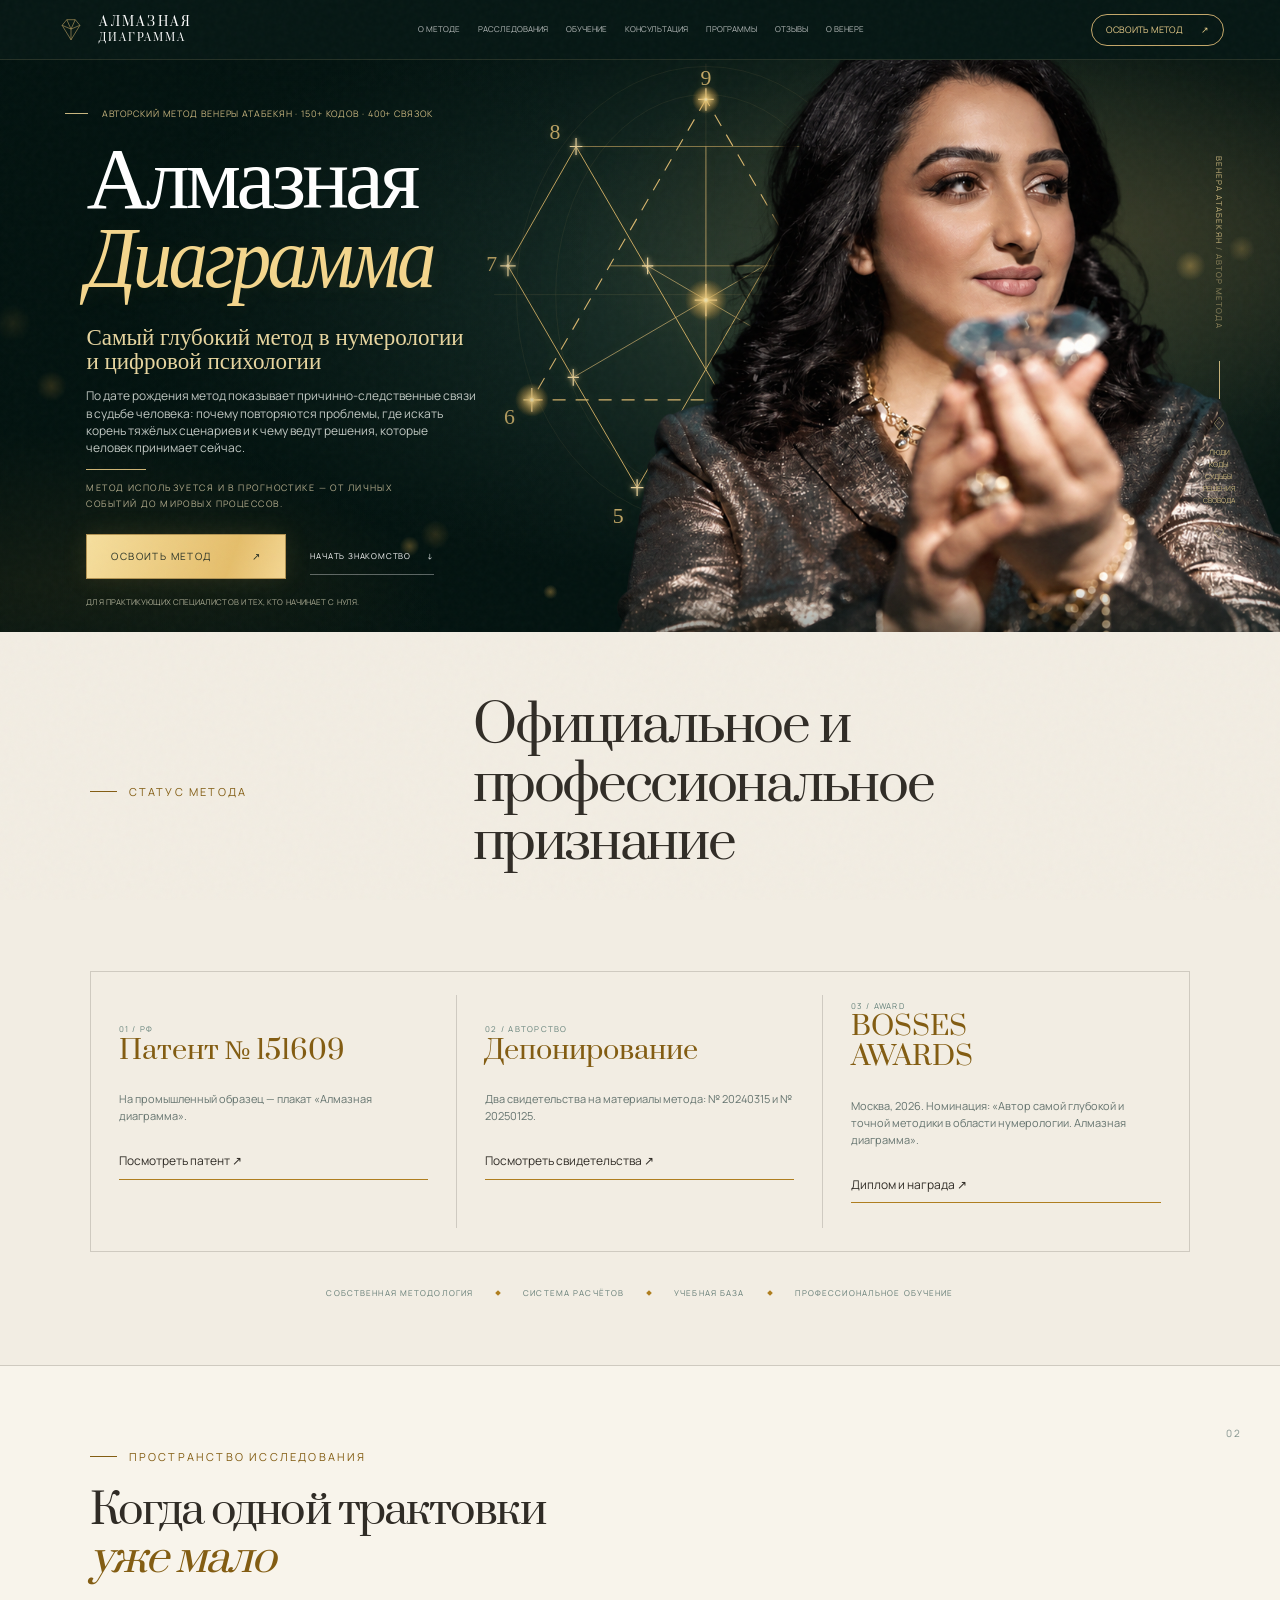
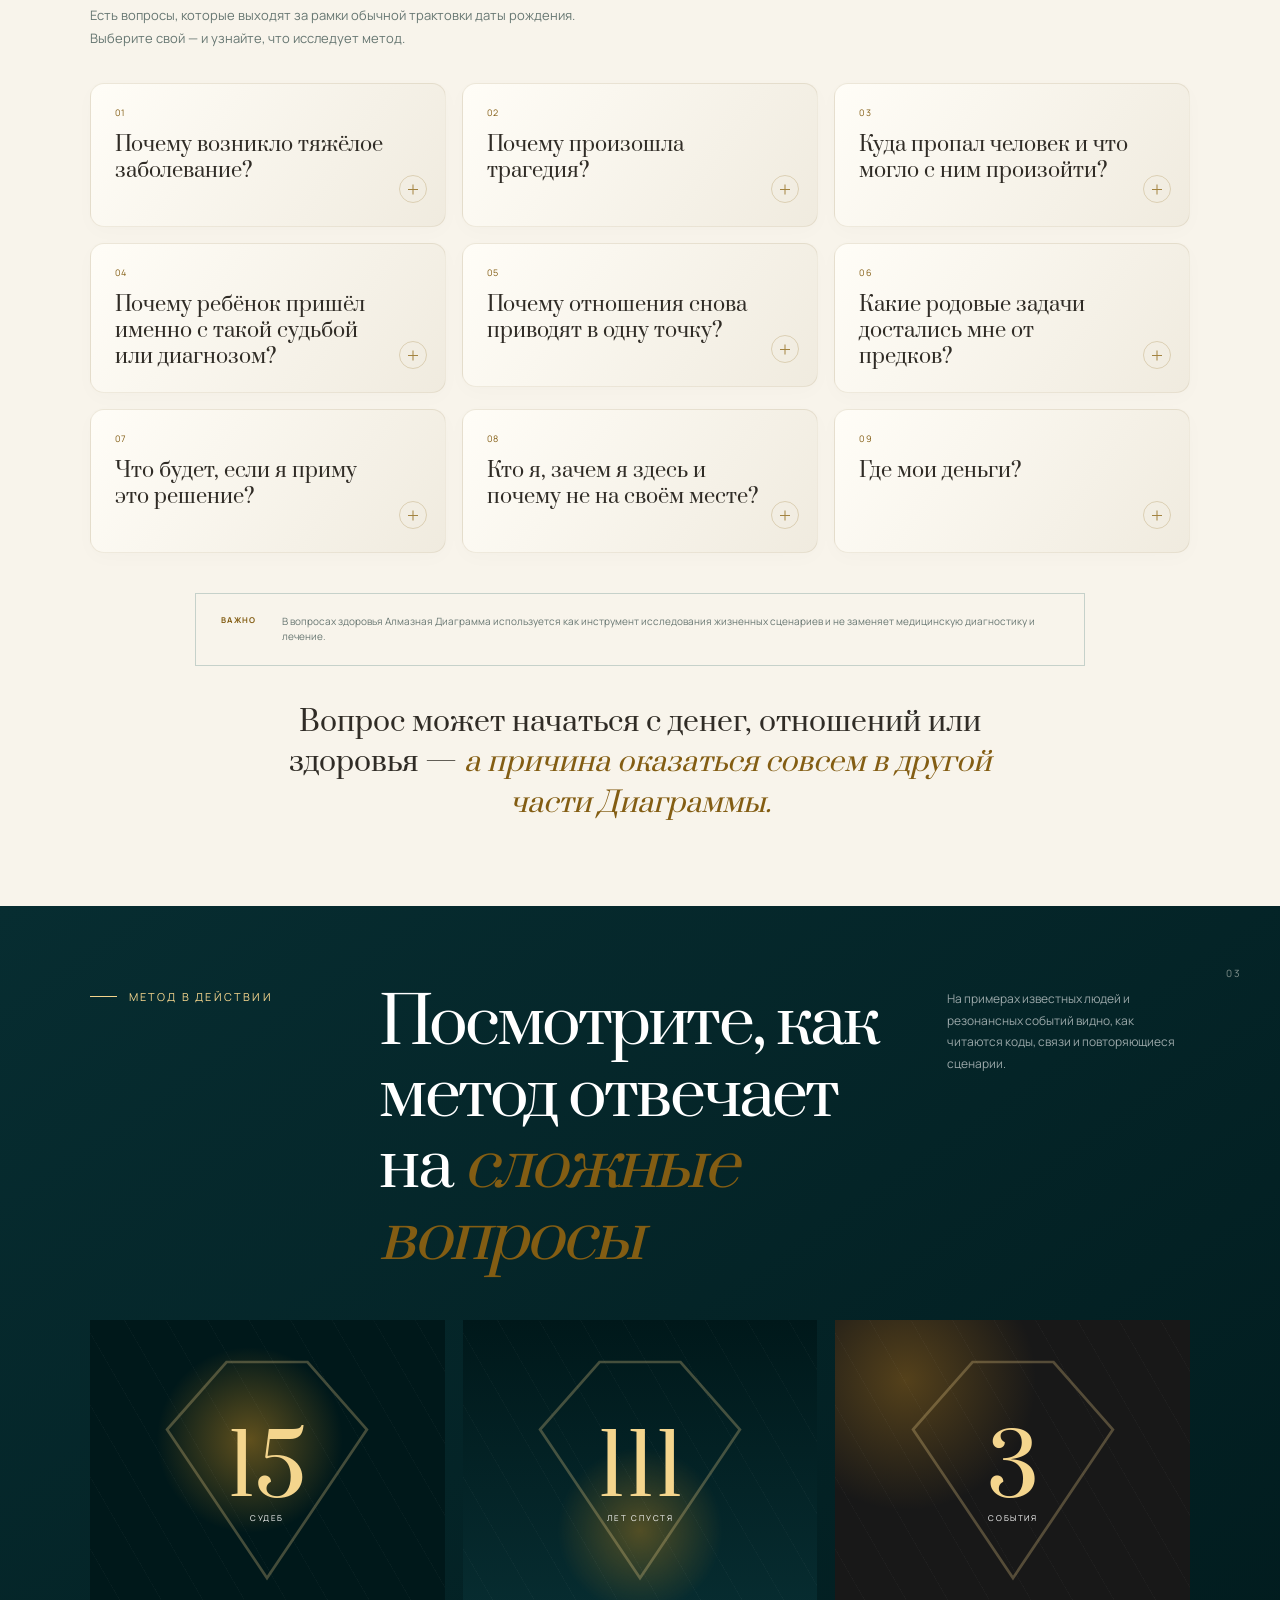
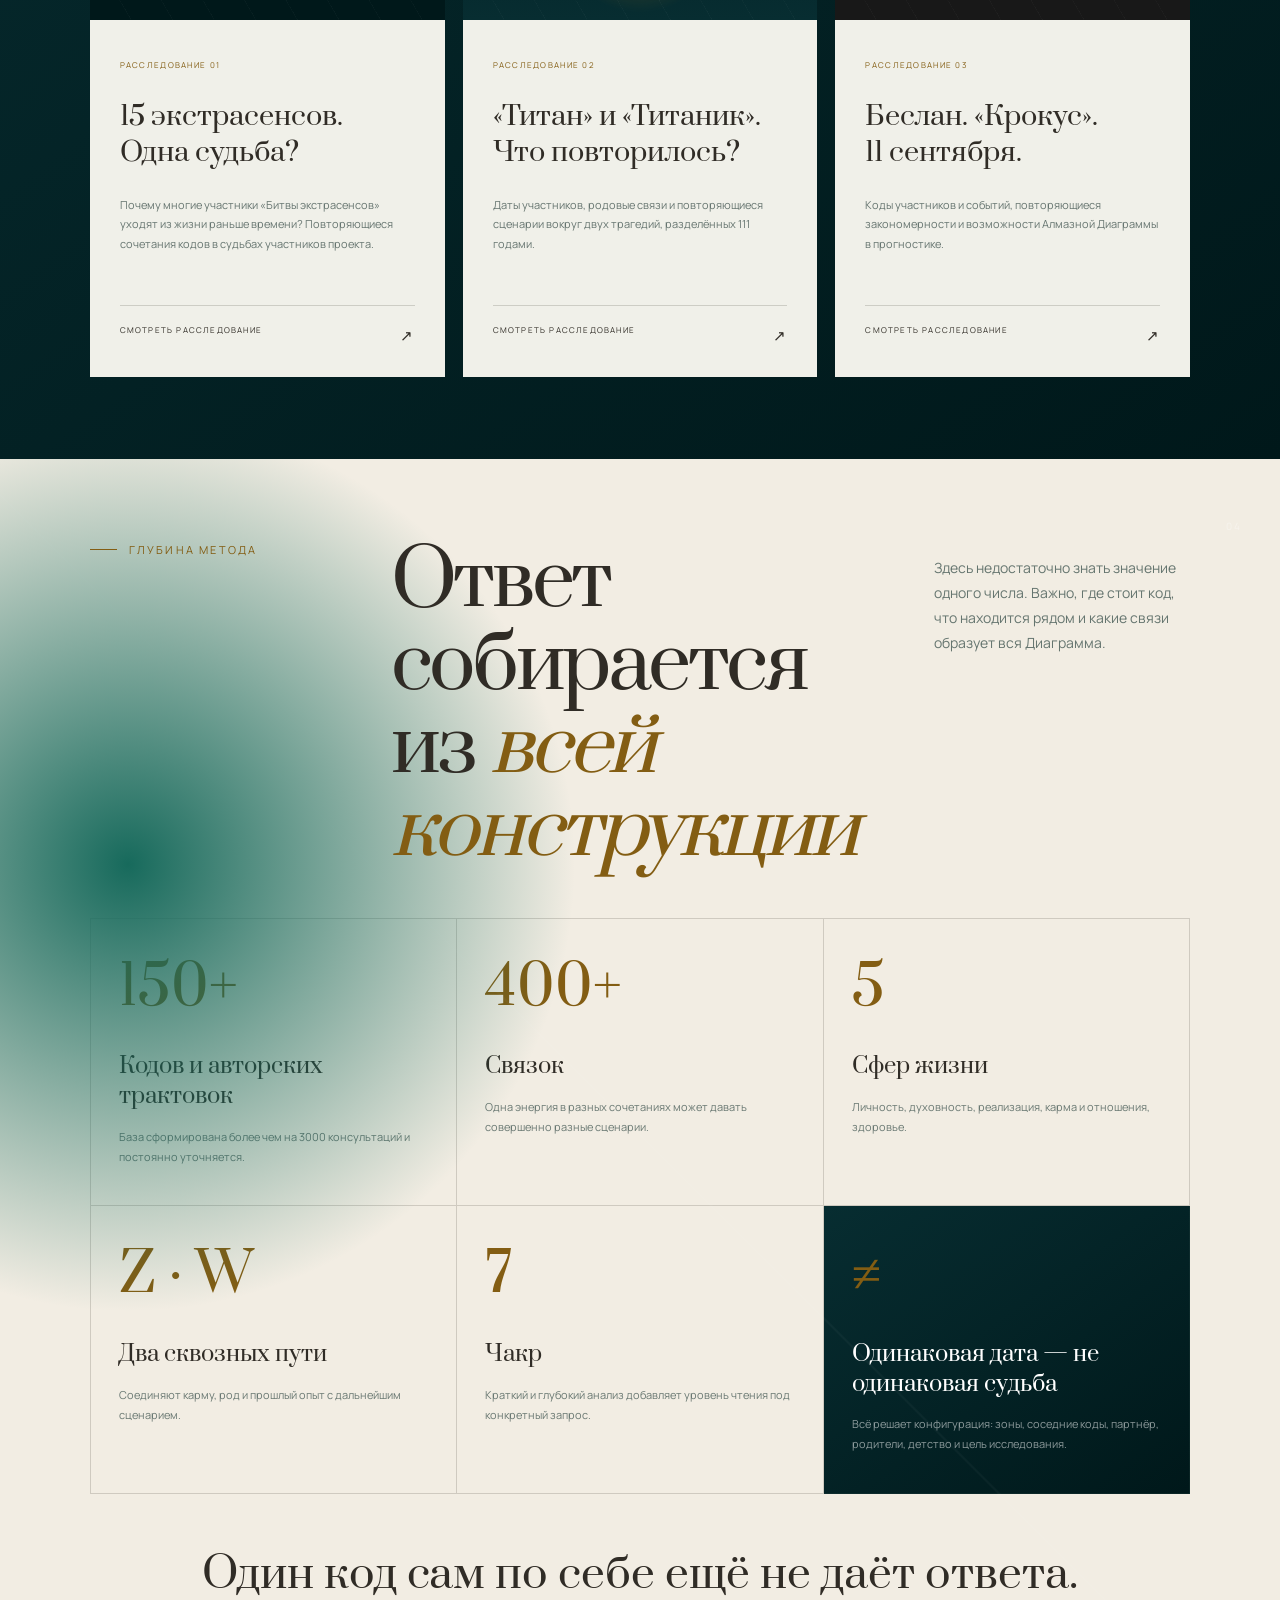
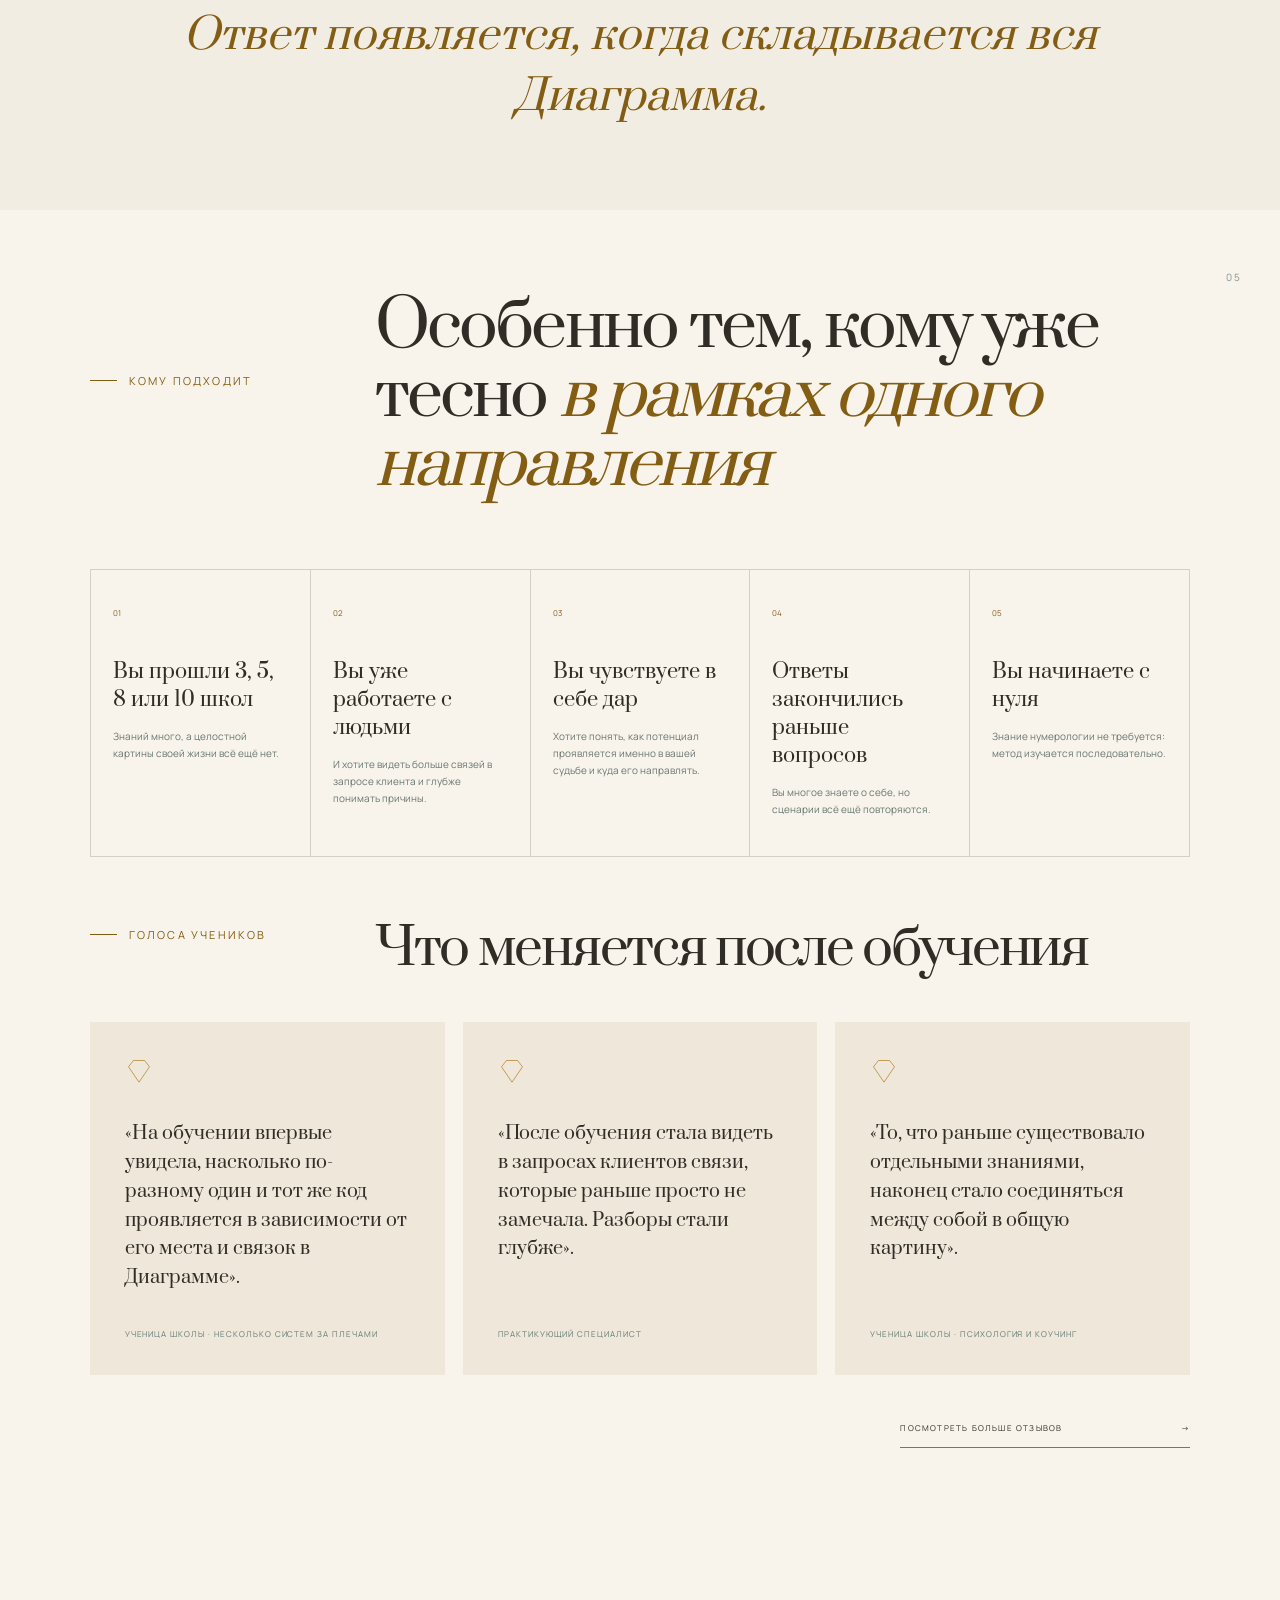
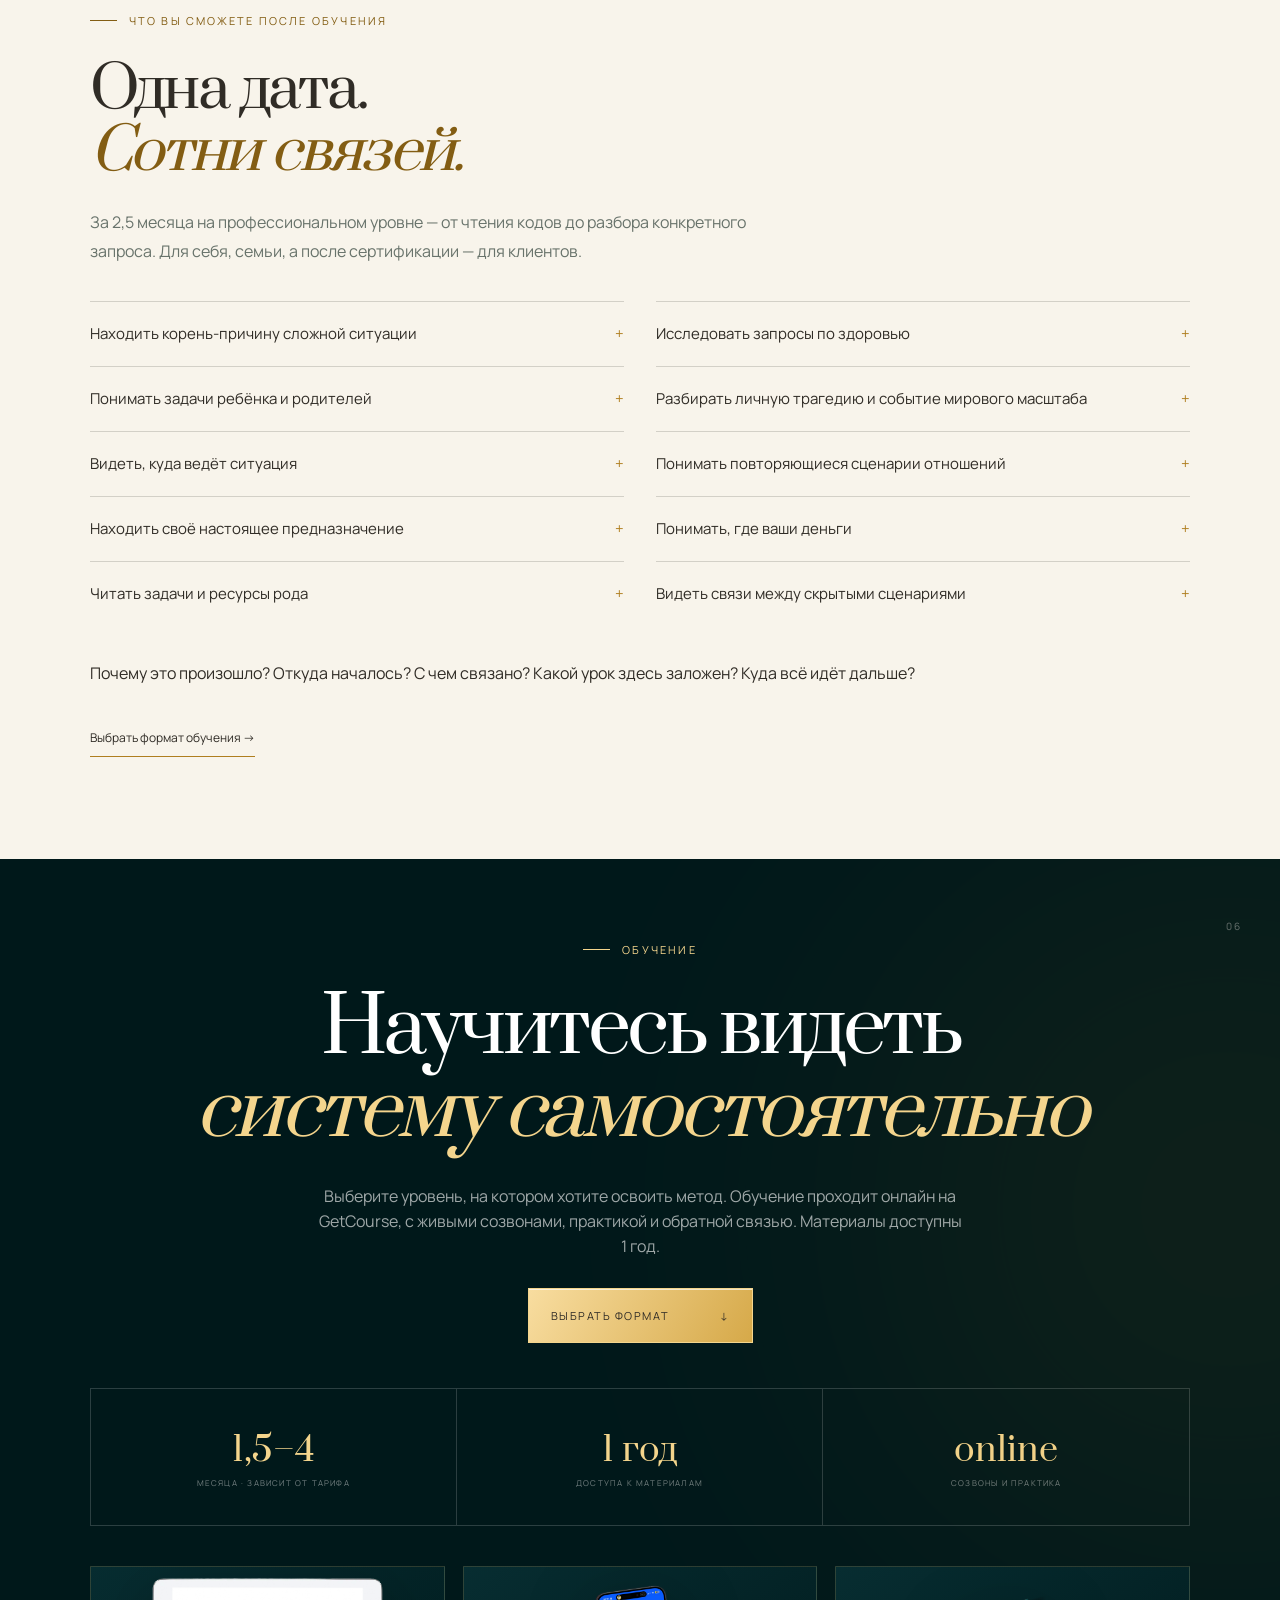
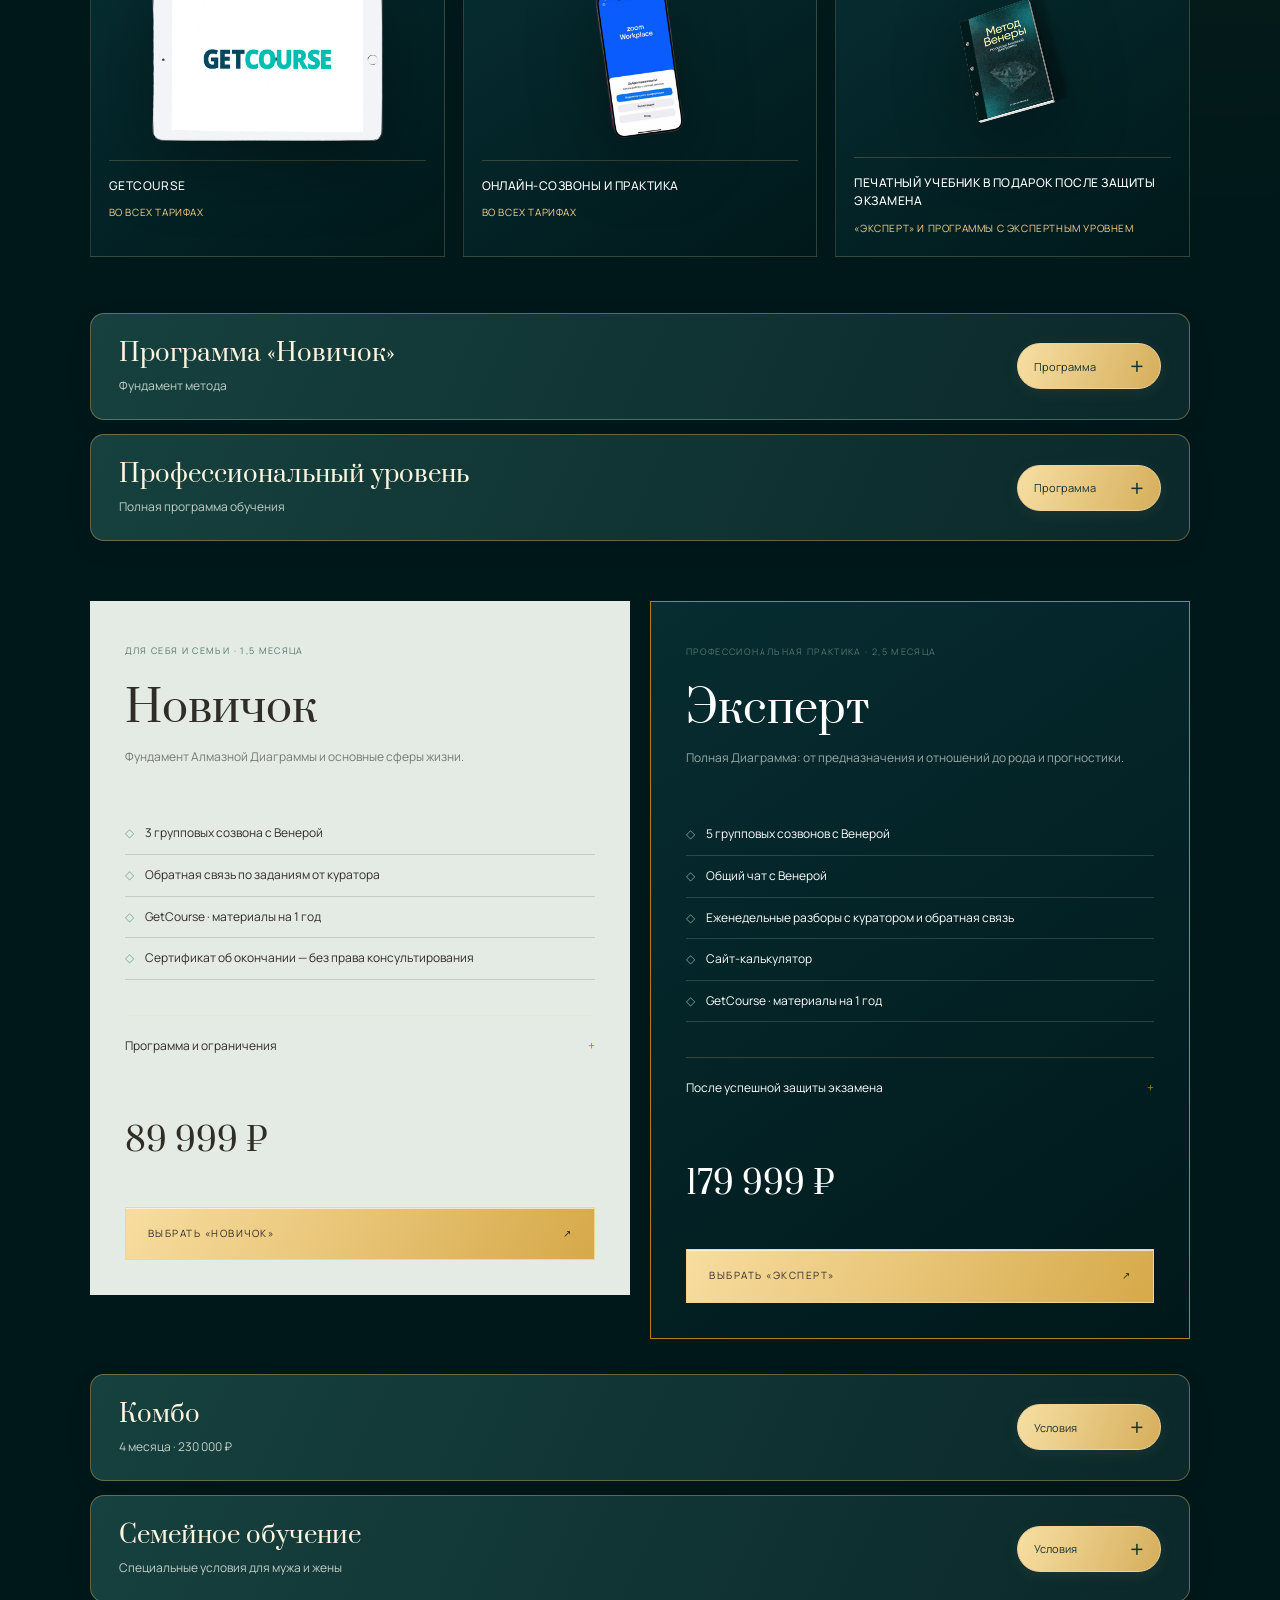
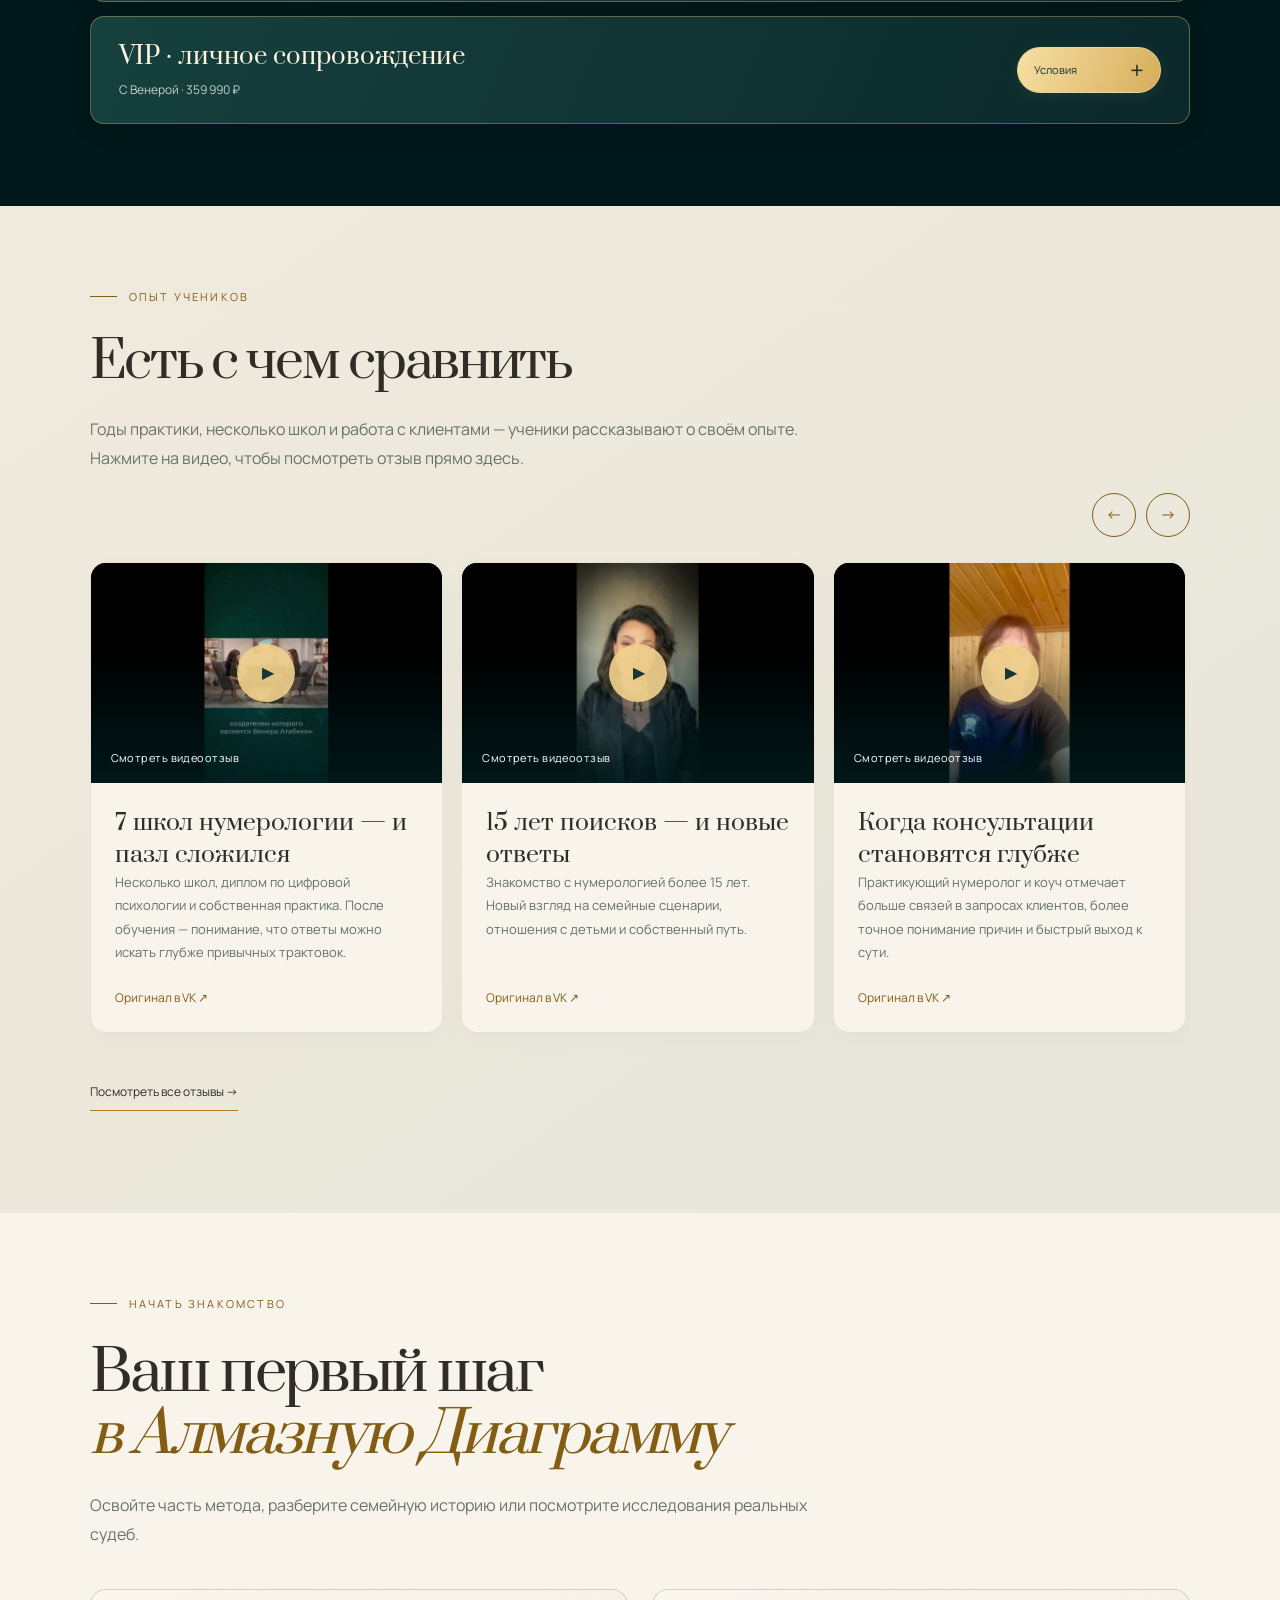
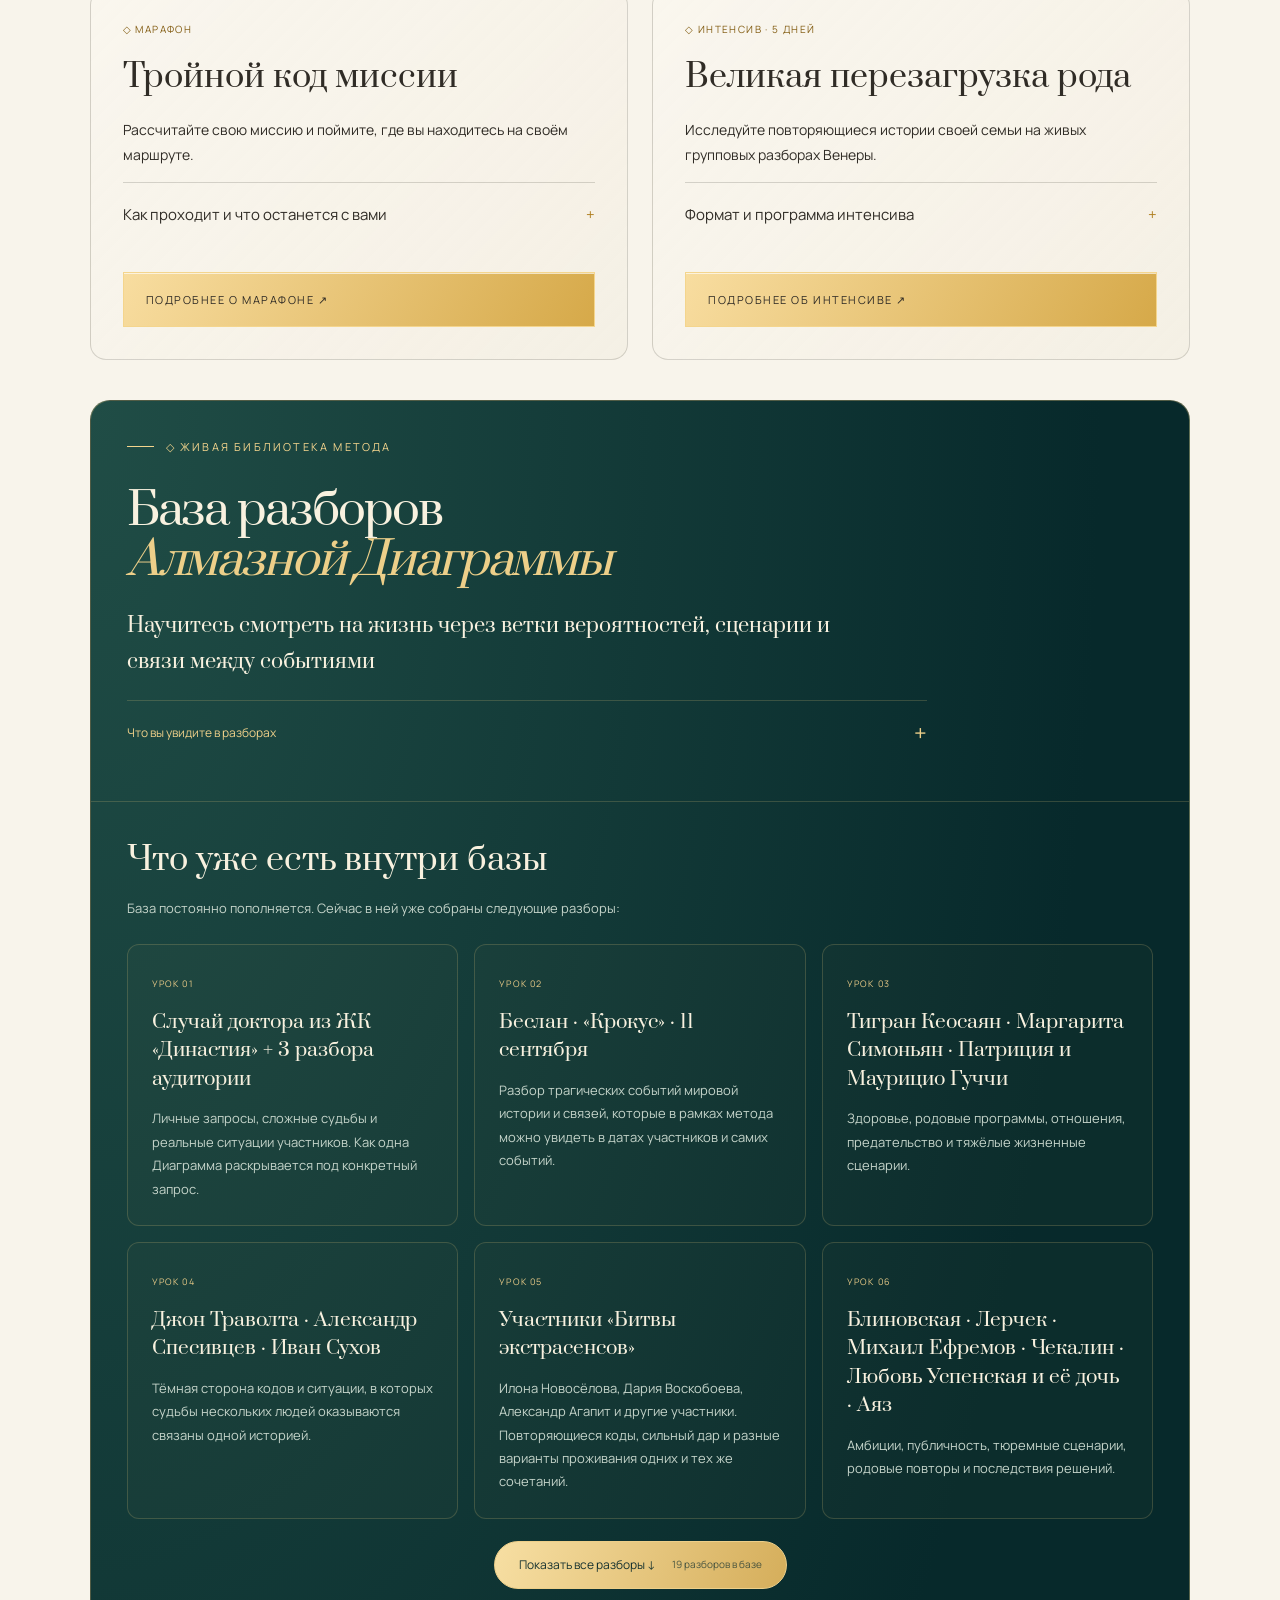
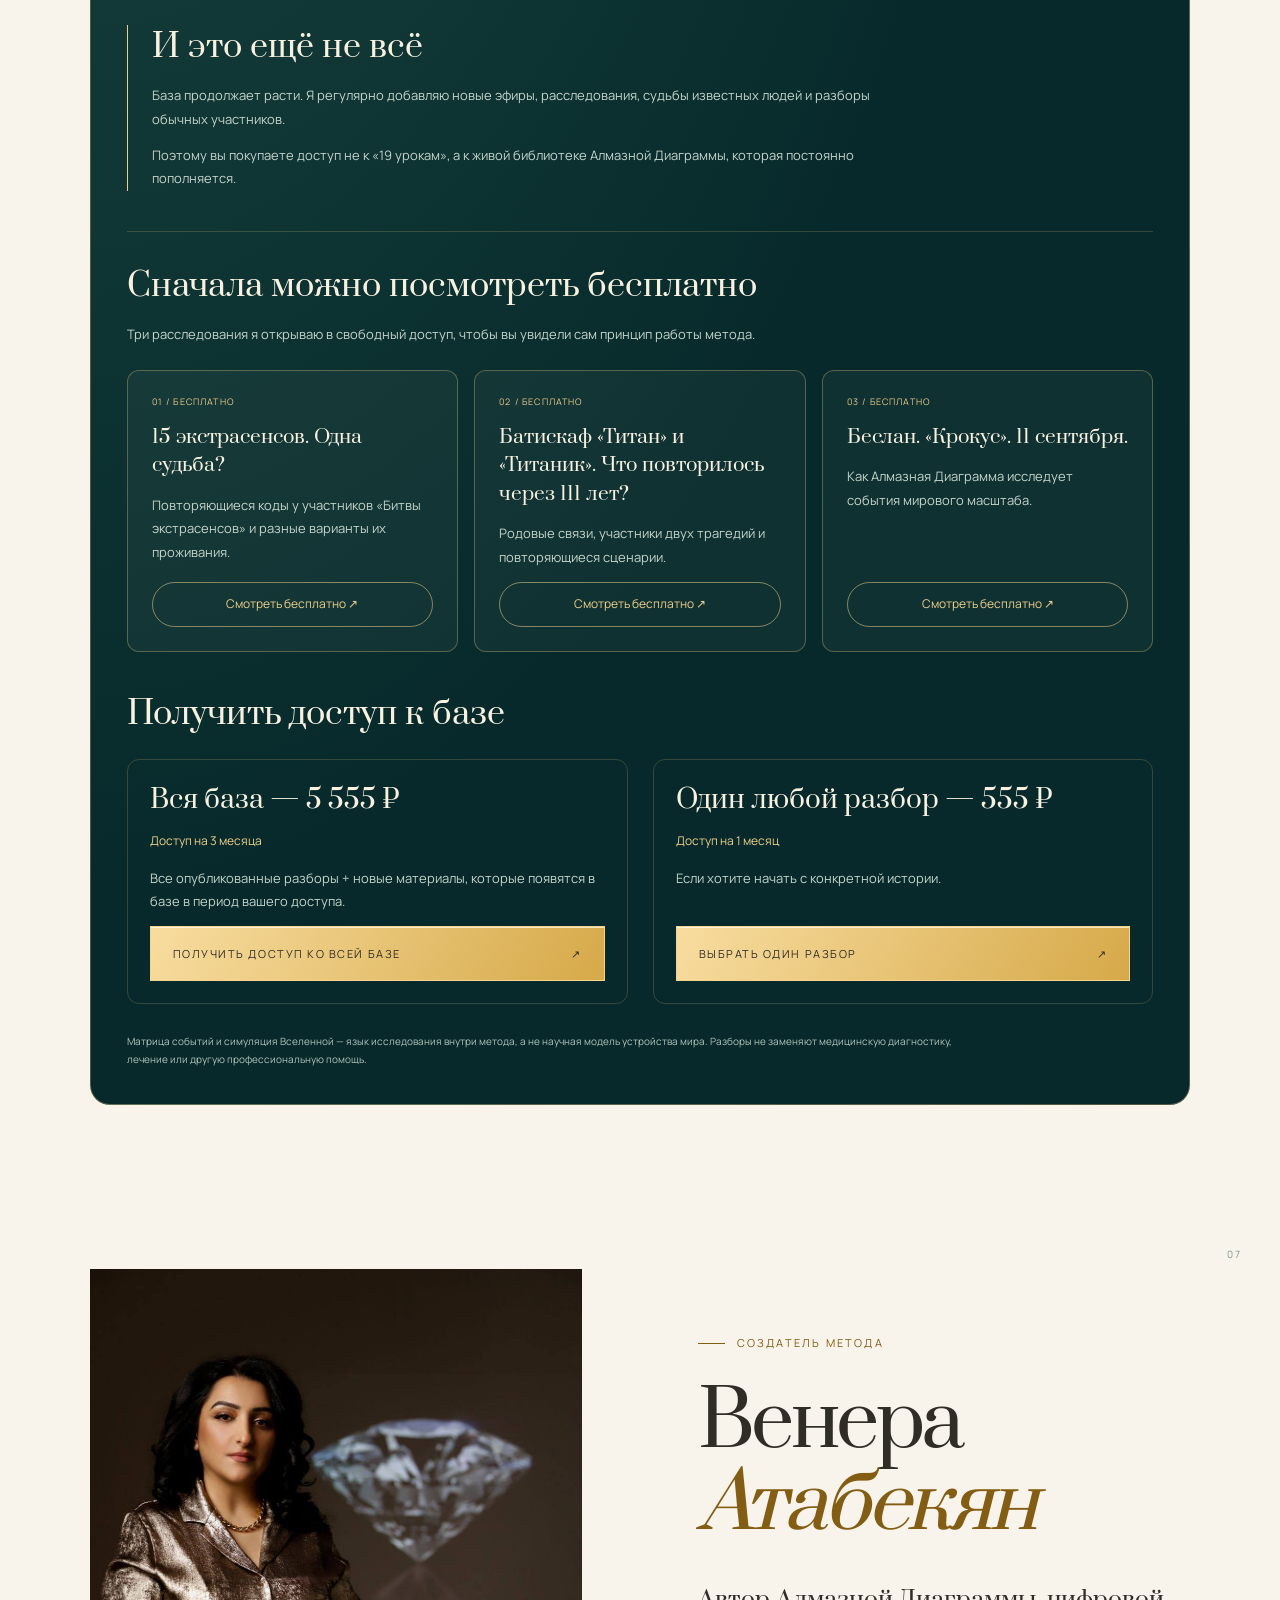
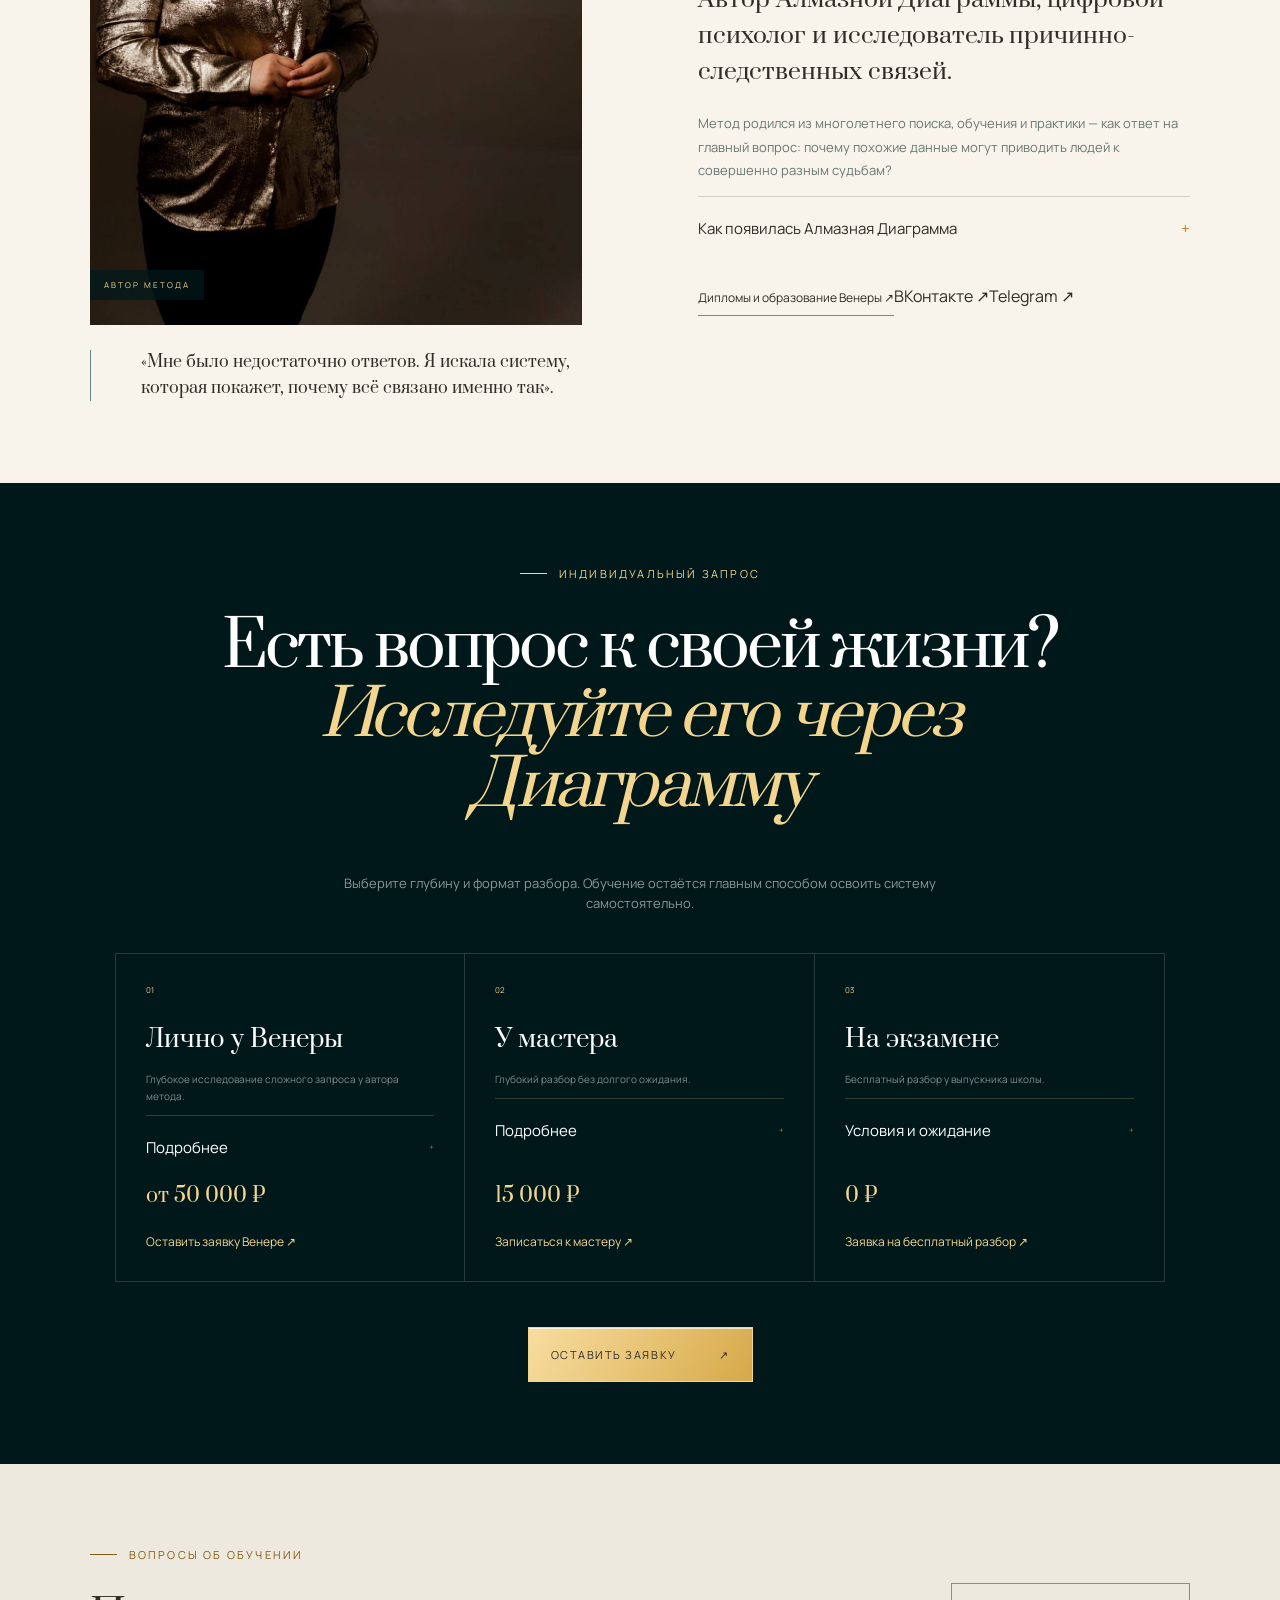
==== commit 1721292a: "Add documents page with styling and functionality - Created documents.html for displaying various do" ====
--- a/index.html
+++ b/index.html
@@ -96,9 +96,9 @@
     <section class="proof" aria-label="Статус метода">
       <div class="proof__heading"><p class="eyebrow eyebrow--dark"><i></i> Статус метода</p><h2>Официальное и профессиональное признание</h2></div>
       <div class="proof__cards">
-        <article><span>01 / РФ</span><strong>Патент</strong><p>Авторская методика зарегистрирована и защищена в Российской Федерации.</p></article>
-        <article><span>02 / WORLD</span><strong>181 страна</strong><p>Признание согласно Бернской конвенции.</p></article>
-        <article><span>03 / AWARD</span><strong>BOSSES<br>AWARDS</strong><p>Лауреат в номинации «Самый глубокий метод в цифровой психологии».</p></article>
+        <article><span>01 / РФ</span><strong>Патент № 151609</strong><p>На промышленный образец — плакат «Алмазная диаграмма».</p><a class="inline-link" href="documents.html#patent">Посмотреть патент ↗</a></article>
+        <article><span>02 / АВТОРСТВО</span><strong>Депонирование</strong><p>Два свидетельства на материалы метода: № 20240315 и № 20250125.</p><a class="inline-link" href="documents.html#deposit-2024">Посмотреть свидетельства ↗</a></article>
+        <article><span>03 / AWARD</span><strong>BOSSES<br>AWARDS</strong><p>Москва, 2026. Номинация: «Автор самой глубокой и точной методики в области нумерологии. Алмазная диаграмма».</p><a class="inline-link" href="documents.html#awards">Диплом и награда ↗</a></article>
         <!-- Future award slot: add verified Skolkovo materials manually when provided. -->
       </div>
       <p class="proof__foot">Собственная методология <i></i> система расчётов <i></i> учебная база <i></i> профессиональное обучение</p>
@@ -126,9 +126,9 @@
       <div class="section-number">03</div>
       <div class="investigations__head reveal"><p class="eyebrow"><i></i> Метод в действии</p><h2>Посмотрите, как метод отвечает на <em>сложные вопросы</em></h2><p>На примерах известных людей и резонансных событий видно, как читаются коды, связи и повторяющиеся сценарии.</p></div>
       <div class="investigation-grid">
-        <article class="investigation reveal"><div class="investigation__cover"><span>15</span><small>судеб</small><svg viewBox="0 0 100 100"><path d="m13 35 22-25h30l22 25-37 55L13 35Z"/></svg></div><div class="investigation__body"><span>Расследование 01</span><h3>15 экстрасенсов.<br>Одна судьба?</h3><p>Почему многие участники «Битвы экстрасенсов» уходят из жизни раньше времени? Повторяющиеся сочетания кодов в судьбах участников проекта.</p><a href="https://rutube.ru/channel/57619712/" target="_blank" rel="noopener">Смотреть расследование <b>↗</b></a></div></article>
-        <article class="investigation reveal"><div class="investigation__cover investigation__cover--ocean"><span>111</span><small>лет спустя</small><svg viewBox="0 0 100 100"><path d="m13 35 22-25h30l22 25-37 55L13 35Z"/></svg></div><div class="investigation__body"><span>Расследование 02</span><h3>«Титан» и «Титаник».<br>Что повторилось?</h3><p>Даты участников, родовые связи и повторяющиеся сценарии вокруг двух трагедий, разделённых 111 годами.</p><a href="https://rutube.ru/channel/57619712/" target="_blank" rel="noopener">Смотреть расследование <b>↗</b></a></div></article>
-        <article class="investigation reveal"><div class="investigation__cover investigation__cover--dates"><span>3</span><small>события</small><svg viewBox="0 0 100 100"><path d="m13 35 22-25h30l22 25-37 55L13 35Z"/></svg></div><div class="investigation__body"><span>Расследование 03</span><h3>Беслан. «Крокус».<br>11 сентября.</h3><p>Коды участников и событий, повторяющиеся закономерности и возможности Алмазной Диаграммы в прогностике.</p><a href="https://rutube.ru/channel/57619712/" target="_blank" rel="noopener">Смотреть расследование <b>↗</b></a></div></article>
+        <article class="investigation reveal"><div class="investigation__cover"><span>15</span><small>судеб</small><svg viewBox="0 0 100 100"><path d="m13 35 22-25h30l22 25-37 55L13 35Z"/></svg></div><div class="investigation__body"><span>Расследование 01</span><h3>15 экстрасенсов.<br>Одна судьба?</h3><p>Почему многие участники «Битвы экстрасенсов» уходят из жизни раньше времени? Повторяющиеся сочетания кодов в судьбах участников проекта.</p><a href="https://metod-venery.online/razbor3" target="_blank" rel="noopener">Смотреть расследование <b>↗</b></a></div></article>
+        <article class="investigation reveal"><div class="investigation__cover investigation__cover--ocean"><span>111</span><small>лет спустя</small><svg viewBox="0 0 100 100"><path d="m13 35 22-25h30l22 25-37 55L13 35Z"/></svg></div><div class="investigation__body"><span>Расследование 02</span><h3>«Титан» и «Титаник».<br>Что повторилось?</h3><p>Даты участников, родовые связи и повторяющиеся сценарии вокруг двух трагедий, разделённых 111 годами.</p><a href="https://metod-venery.online/razbor3" target="_blank" rel="noopener">Смотреть расследование <b>↗</b></a></div></article>
+        <article class="investigation reveal"><div class="investigation__cover investigation__cover--dates"><span>3</span><small>события</small><svg viewBox="0 0 100 100"><path d="m13 35 22-25h30l22 25-37 55L13 35Z"/></svg></div><div class="investigation__body"><span>Расследование 03</span><h3>Беслан. «Крокус».<br>11 сентября.</h3><p>Коды участников и событий, повторяющиеся закономерности и возможности Алмазной Диаграммы в прогностике.</p><a href="https://metod-venery.online/razbor3" target="_blank" rel="noopener">Смотреть расследование <b>↗</b></a></div></article>
       </div>
     </section>
 
@@ -197,7 +197,38 @@
 <article><span class="mini-label">◇ Марафон</span><h3>Тройной код миссии</h3><p>Рассчитайте свою миссию и поймите, где вы находитесь на своём маршруте.</p><details class="content-detail"><summary>Как проходит и что останется с вами<span aria-hidden="true">+</span></summary><div><p>Венера передаёт отдельную часть метода для самостоятельной работы. Вы рассчитаете Тройной код миссии: что уже пройдено, какой этап проживаете сейчас и что открывается дальше.</p><p>На закрытой живой онлайн-встрече Венера объясняет расчёты и нюансы чтения, разбирает вопросы и помогает собрать значения в единую картину.</p><ul><li>Рассчитанный Тройной код миссии</li><li>Понимание трёх этапов пути</li><li>Связь миссии с деньгами, реализацией, профессией и решениями</li><li>Навык для самостоятельной работы</li></ul><p>Подходит для первого знакомства и для практикующих специалистов.</p></div></details><a class="button button--light mini-link" href="https://metod-venery.com/marafon?utm_source=main_site&amp;utm_medium=referral&amp;utm_campaign=mini_programs&amp;utm_content=mission" target="_blank" rel="noopener">Подробнее о марафоне ↗</a></article>
 <article><span class="mini-label">◇ Интенсив · 5 дней</span><h3>Великая перезагрузка рода</h3><p>Исследуйте повторяющиеся истории своей семьи на живых групповых разборах Венеры.</p><details class="content-detail"><summary>Формат и программа интенсива<span aria-hidden="true">+</span></summary><div><p>Исследуем сценарии через поколения, материнскую и отцовскую линии и проявление родовых программ сегодня. Венера разбирает реальные ситуации участников, показывает коды и связи внутри рода.</p><ul><li>Отношения с родителями и влияние детства</li><li>Повторяющиеся семейные истории и задачи поколений</li><li>Родовые программы и ресурсы</li><li>3 живые встречи с Венерой</li><li>Проверка личных кодов</li><li>Поддержка куратора в Telegram</li></ul><p>Встречи проходят в прямом эфире и не записываются.</p></div></details><a class="button button--light mini-link" href="https://metod-venery.online/perezagryzkaroda?utm_source=main_site&amp;utm_medium=referral&amp;utm_campaign=mini_programs&amp;utm_content=rod" target="_blank" rel="noopener">Подробнее об интенсиве ↗</a></article>
 </div>
-<details class="content-detail library-card"><summary><span class="library-icon" aria-hidden="true">◇</span><span class="library-intro"><small>Живая библиотека метода</small><strong>База разборов</strong><span>Реальные судьбы, семейные истории и события — через призму Диаграммы.</span></span><span class="library-action"><span class="library-closed">Посмотреть разборы</span><span class="library-open">Свернуть описание</span><b aria-hidden="true">↗</b></span></summary><div><p>На судьбах людей, семейных историях, отношениях и событиях мирового масштаба Венера показывает предысторию, повторяющиеся сценарии, развилки и варианты продолжения.</p><p>В рамках метода матрица событий и симуляция Вселенной описывают взаимосвязи человека, рода, других людей и обстоятельств. Это не утверждение о научной модели устройства мира.</p><ul><li>Как проявляются 150+ кодов и 400+ связок</li><li>Почему одинаковые коды дают разные события</li><li>Как значение меняется в зависимости от зоны и окружения</li><li>Как несколько Диаграмм соединяются внутри одной истории</li></ul><p>Особенно полезно практикующим специалистам: видны связи, которые легко пропустить, и вопросы, которые стоит задать дальше.</p><p>В базе: Беслан, «Крокус», 11 сентября, семья Усольцевых, участники «Битвы экстрасенсов», Лерчек, Михаил Ефремов, Джон Кеннеди, Авраам Линкольн, Бритни Спирс, Джордж Стинни, обычные люди и запросы аудитории. База постоянно пополняется.</p><a class="inline-link" href="#investigations">Начните с трёх бесплатных расследований →</a><div class="library-prices"><div><h3>Вся база · 5 555 ₽</h3><p>3 месяца. Все опубликованные разборы и новые материалы в период доступа.</p><a class="button button--light" href="https://t.me/venera_vanushevna1" target="_blank" rel="noopener">Получить доступ ко всей базе <span>↗</span></a></div><div><h3>Один разбор · 555 ₽</h3><p>1 месяц. Выберите интересующую историю.</p><a class="button button--light" href="https://t.me/venera_vanushevna1" target="_blank" rel="noopener">Выбрать один разбор <span>↗</span></a></div></div></div></details>
+<section class="library-catalog" id="library" aria-labelledby="library-title">
+  <header class="library-catalog__head"><p class="eyebrow"><i></i>◇ Живая библиотека метода</p><h2 id="library-title">База разборов<br><em>Алмазной Диаграммы</em></h2><p class="library-catalog__lead">Научитесь смотреть на жизнь через ветки вероятностей, сценарии и связи между событиями</p>
+  <details class="library-about"><summary>Что вы увидите в разборах <span aria-hidden="true">+</span></summary><div><p>В этих разборах я показываю, как Алмазная Диаграмма работает на реальных судьбах: от отношений, рода и здоровья до преступлений, трагедий и событий мирового масштаба.</p><p>Вы увидите, как в рамках метода читаются матрица событий и симуляция Вселенной: где возникает развилка, почему один сценарий повторяется через поколения, как решения меняют дальнейшую ветку и почему одинаковые коды у разных людей могут привести к совершенно разным результатам.</p><p>Параллельно вы учитесь читать саму Диаграмму: замечать коды, связки, положение в зонах и собирать отдельные элементы в целую историю.</p></div></details></header>
+  <div class="library-catalog__contents"><h3>Что уже есть внутри базы</h3><p>База постоянно пополняется. Сейчас в ней уже собраны следующие разборы:</p>
+  <div class="library-lessons"><article class="library-lesson"><span>Урок 01</span><h4>Случай доктора из ЖК «Династия» + 3 разбора аудитории</h4><p>Личные запросы, сложные судьбы и реальные ситуации участников. Как одна Диаграмма раскрывается под конкретный запрос.</p></article>
+<article class="library-lesson"><span>Урок 02</span><h4>Беслан · «Крокус» · 11 сентября</h4><p>Разбор трагических событий мировой истории и связей, которые в рамках метода можно увидеть в датах участников и самих событий.</p></article>
+<article class="library-lesson"><span>Урок 03</span><h4>Тигран Кеосаян · Маргарита Симоньян · Патриция и Маурицио Гуччи</h4><p>Здоровье, родовые программы, отношения, предательство и тяжёлые жизненные сценарии.</p></article>
+<article class="library-lesson"><span>Урок 04</span><h4>Джон Траволта · Александр Спесивцев · Иван Сухов</h4><p>Тёмная сторона кодов и ситуации, в которых судьбы нескольких людей оказываются связаны одной историей.</p></article>
+<article class="library-lesson"><span>Урок 05</span><h4>Участники «Битвы экстрасенсов»</h4><p>Илона Новосёлова, Дария Воскобоева, Александр Агапит и другие участники. Повторяющиеся коды, сильный дар и разные варианты проживания одних и тех же сочетаний.</p></article>
+<article class="library-lesson"><span>Урок 06</span><h4>Блиновская · Лерчек · Михаил Ефремов · Чекалин · Любовь Успенская и её дочь · Аяз</h4><p>Амбиции, публичность, тюремные сценарии, родовые повторы и последствия решений.</p></article></div>
+  <details class="library-more"><summary><span class="library-more__closed">Показать все разборы ↓</span><span class="library-more__opened">Свернуть список ↑</span><small>19 разборов в базе</small></summary><div class="library-lessons"><article class="library-lesson"><span>Урок 07</span><h4>Семья Усольцевых · Лариса Долина</h4><p>Почему один и тот же элемент Диаграммы может запускать совершенно разные линии событий.</p></article>
+<article class="library-lesson"><span>Урок 08</span><h4>Сергей Сафронов · дело Тереховой · Ваня Дмитриенко · Фишер</h4><p>Одинаковые коды — разные судьбы. Медиумность, популярность, внутреннее разрушение и разные способы проживания сильных кодов.</p></article>
+<article class="library-lesson"><span>Урок 09</span><h4>Саддам Хусейн · Борис Немцов · Джон Кеннеди · Авраам Линкольн · Роза Зергерли · Ираклий Пирцхалава</h4><p>Коды и события, после которых решения становятся особенно значимыми для дальнейшего сценария.</p></article>
+<article class="library-lesson"><span>Урок 10</span><h4>Адам Кадыров · Виталий Калоев · Бритни Спирс</h4><p>Как код развивается до кульминационной точки и начинает проявляться через события и публичный резонанс.</p></article>
+<article class="library-lesson"><span>Урок 11</span><h4>Игорь Крутой · Курт Рассел · Лили Эльбе · Крис Дженнер</h4><p>Отношения и партнёрство: какие связки усиливают человека, а где отношения постепенно уводят его в другой сценарий.</p></article>
+<article class="library-lesson"><span>Урок 12</span><h4>Умар Джабраилов · Уитни Хьюстон · её дочь · Шридеви</h4><p>Разбор тяжёлых судеб, повторяющихся обстоятельств и кода «Горе от ума / Сказочник».</p></article>
+<article class="library-lesson"><span>Урок 13</span><h4>Лерчек · Луис · Джордж Стинни + 4 опасных кода</h4><p>«Чёрная печать», «Суицид», «Тяжёлая ноша», «Сакральная жертва»: как я читаю эти коды в связках и чем отличается их проявление в разных Диаграммах.</p></article>
+<article class="library-lesson"><span>Урок 14</span><h4>Анастасия Волочкова · батискаф «Титан»</h4><p>Три поколения семьи Волочковых, родовые сценарии и история пяти погибших на батискафе «Титан» у обломков «Титаника».</p></article>
+<article class="library-lesson"><span>Урок 15</span><h4>Разбор судьбы женщины с тяжёлым заболеванием</h4><p>Паралич, сложные отношения, холод с матерью, финансовые сценарии и вопрос о том, как в рамках метода читается такая жизненная история.</p></article>
+<article class="library-lesson"><span>Урок 16</span><h4>Женщина, которая 17 лет живёт с чувством вины после самоубийства мужа</h4><p>Глубокий личный разбор, вина, последствия трагедии и дальнейший жизненный сценарий.</p></article>
+<article class="library-lesson"><span>Урок 17</span><h4>Дэниел Дьюкс и касатка Тиликум · Адольф Гитлер и Ева Браун</h4><p>Две совершенно разные истории, через которые я показываю родовые и событийные связки Алмазной Диаграммы.</p></article>
+<article class="library-lesson"><span>Урок 18</span><h4>Семья, упавшая с 36-го этажа</h4><p>Разбор трагического семейного события через коды и связи нескольких участников одной истории.</p></article>
+<article class="library-lesson"><span>Урок 19</span><h4>Маргарита Грачёва · Киану Ривз · Приянка Чопра · Радхика Мерчант</h4><p>Несколько судеб с разными запросами и возможность увидеть, насколько по-разному может раскрываться структура Диаграммы.</p></article></div></details>
+  <div class="library-growing"><h3>И это ещё не всё</h3><p>База продолжает расти. Я регулярно добавляю новые эфиры, расследования, судьбы известных людей и разборы обычных участников.</p><p>Поэтому вы покупаете доступ не к «19 урокам», а к живой библиотеке Алмазной Диаграммы, которая постоянно пополняется.</p></div>
+  <div class="library-free"><h3>Сначала можно посмотреть бесплатно</h3><p>Три расследования я открываю в свободный доступ, чтобы вы увидели сам принцип работы метода.</p><div class="library-free__grid">
+  <article><span>01 / Бесплатно</span><h4>15 экстрасенсов. Одна судьба?</h4><p>Повторяющиеся коды у участников «Битвы экстрасенсов» и разные варианты их проживания.</p><a href="https://metod-venery.online/razbor3" target="_blank" rel="noopener">Смотреть бесплатно ↗</a></article>
+  <article><span>02 / Бесплатно</span><h4>Батискаф «Титан» и «Титаник». Что повторилось через 111 лет?</h4><p>Родовые связи, участники двух трагедий и повторяющиеся сценарии.</p><a href="https://metod-venery.online/razbor3" target="_blank" rel="noopener">Смотреть бесплатно ↗</a></article>
+  <article><span>03 / Бесплатно</span><h4>Беслан. «Крокус». 11 сентября.</h4><p>Как Алмазная Диаграмма исследует события мирового масштаба.</p><a href="https://metod-venery.online/razbor3" target="_blank" rel="noopener">Смотреть бесплатно ↗</a></article>
+  </div></div>
+  <h3 class="library-access-title">Получить доступ к базе</h3><div class="library-prices"><div><h3>Вся база — 5 555 ₽</h3><span class="library-duration">Доступ на 3 месяца</span><p>Все опубликованные разборы + новые материалы, которые появятся в базе в период вашего доступа.</p><a class="button button--light" href="https://metod-venery.online/metodvenera_practicaalmaz" target="_blank" rel="noopener">Получить доступ ко всей базе <span>↗</span></a></div><div><h3>Один любой разбор — 555 ₽</h3><span class="library-duration">Доступ на 1 месяц</span><p>Если хотите начать с конкретной истории.</p><a class="button button--light" href="https://metod-venery.online/metodvenera_practicaalmaz_vibor" target="_blank" rel="noopener">Выбрать один разбор <span>↗</span></a></div></div>
+  <p class="library-disclaimer">Матрица событий и симуляция Вселенной — язык исследования внутри метода, а не научная модель устройства мира. Разборы не заменяют медицинскую диагностику, лечение или другую профессиональную помощь.</p></div>
+</section>
 </section>
     <section class="author section" id="author">
       <div class="section-number">07</div>
@@ -205,7 +236,28 @@
         <div class="portrait-art"><img src="assets/source/author.jpg" alt="Венера Атабекян на фоне проекции алмаза" loading="lazy" width="962" height="1280"><small>Автор метода</small></div>
         <p>«Мне было недостаточно ответов. Я искала систему, которая покажет, почему всё связано именно так».</p>
       </div>
-      <div class="author__copy reveal"><p class="eyebrow eyebrow--dark"><i></i> Создатель метода</p><h2>Венера<br><em>Атабекян</em></h2><p class="author__lead">Автор Алмазной Диаграммы, цифровой психолог и исследователь причинно-следственных связей.</p><p>Метод родился из многолетнего поиска, обучения и практики — как ответ на главный вопрос: почему похожие данные могут приводить людей к совершенно разным судьбам?</p><details class="content-detail"><summary>История создания метода<span aria-hidden="true">+</span></summary><div><p>Более 15 лет Венера изучает человека, судьбу и закономерности жизненных событий. Работала с родовыми системами, прошла профессиональную переподготовку на психолога и регрессолога, закончила школу цифровой психологии и работала там куратором.</p><p>Консультации всё чаще выходили за рамки готовой системы. Венера ушла и продолжила сопоставлять даты, события, родовые истории, отношения и кризисы. Структура Диаграммы приснилась ей; затем она восстанавливала её, рассчитывала и проверяла на реальных людях.</p><p>За 3000+ консультаций наблюдения сложились в авторскую систему трактовок: как один код проявляется в разных зонах, связках и обстоятельствах. Вокруг метода появилась собственная школа.</p><p>Исследования продолжаются: новые судьбы и сложные случаи пополняют базу, уточняют трактовки и открывают новые связки.</p></div></details><!-- Add original retraining documents here when supplied. --><div class="author__links"><a href="https://www.instagram.com/a.venera_vanushevna/" target="_blank" rel="noopener">Instagram ↗</a><a href="https://vk.ru/veneraatabekyan" target="_blank" rel="noopener">ВКонтакте ↗</a><a href="https://t.me/venera_vanushevna" target="_blank" rel="noopener">Telegram ↗</a></div></div>
+      <div class="author__copy reveal"><p class="eyebrow eyebrow--dark"><i></i> Создатель метода</p><h2>Венера<br><em>Атабекян</em></h2><p class="author__lead">Автор Алмазной Диаграммы, цифровой психолог и исследователь причинно-следственных связей.</p><p>Метод родился из многолетнего поиска, обучения и практики — как ответ на главный вопрос: почему похожие данные могут приводить людей к совершенно разным судьбам?</p><details class="content-detail author-story"><summary>Как появилась Алмазная Диаграмма<span aria-hidden="true">+</span></summary><div>
+<p>Я — Венера Атабекян. Более 15 лет я изучаю человека, судьбу и закономерности, которые стоят за событиями нашей жизни.</p>
+<p>За это время я глубоко работала с родовыми системами, прошла профессиональную переподготовку на <strong>психолога и регрессолога</strong>, закончила одну из самых известных школ цифровой психологии и после обучения осталась там <strong>куратором</strong>.</p>
+<p>У меня уже была большая консультационная практика. Я работала с людьми, разбирала их отношения, деньги, предназначение, родовые истории, кризисы и сложные жизненные ситуации.</p>
+<p>И постепенно заметила одну вещь.</p>
+<p>На консультациях я постоянно видела больше, чем позволяла объяснить система, которой я тогда пользовалась.</p>
+<p>Одного значения числа мне было мало. Я видела, что на судьбу одновременно влияют несколько кодов, их положение, окружение, род, детство, партнёр, события прошлого. Один и тот же код у двух людей мог приводить к совершенно разным результатам.</p>
+<p>Мои консультации становились глубже той методологии, которую я должна была преподавать как куратор.</p>
+<p>В какой-то момент я поняла, что дальше мне нужно идти своим путём. Я ушла из школы и продолжила исследование самостоятельно.</p>
+<h3>А затем мне приснилась структура Диаграммы</h3>
+<p>После этого я начала её восстанавливать: рассчитывать даты, сопоставлять судьбы людей, события, родовые истории, отношения, кризисы и повторяющиеся сценарии.</p>
+<p>Я ничего не принимала на веру. Каждый новый элемент проверяла на практике.</p>
+<p>Так постепенно появилась <strong>Алмазная Диаграмма</strong>.</p>
+<h3>За 3000+ консультаций метод превратился в систему</h3>
+<p>Я наблюдала, как один и тот же код проявляется в разных зонах и сочетаниях. Какие связки повторяются. Где меняется сценарий. Какие элементы Диаграммы выводят к роду, отношениям, здоровью, деньгам, предназначению или дальнейшему развитию событий.</p>
+<p>Сегодня в методе уже <strong>150+ кодов и 400+ связок</strong>, собственная система расчётов, авторские трактовки и профессиональная школа.</p>
+<p>Я обучаю специалистов работать с Алмазной Диаграммой и продолжаю сама вести исследования и сложные разборы.</p>
+<h3>И метод до сих пор развивается</h3>
+<p>Новые консультации, судьбы и расследования дают новые наблюдения. Мы уточняем трактовки, дополняем базу и открываем связи, которых раньше в системе ещё не было.</p>
+<p>Для меня Алмазная Диаграмма — результат <strong>15 лет исследований, 3000+ консультаций и тысяч часов работы с реальными человеческими историями.</strong></p>
+<p class="author-story__signature"><strong>Венера Атабекян</strong><br>Автор метода «Алмазная Диаграмма»</p>
+</div></details><a class="inline-link" href="documents.html#education">Дипломы и образование Венеры ↗</a><a href="https://vk.ru/veneraatabekyan" target="_blank" rel="noopener">ВКонтакте ↗</a><a href="https://t.me/venera_vanushevna" target="_blank" rel="noopener">Telegram ↗</a></div></div>
     </section>
 
     <section class="consultation section" id="consultation">
@@ -222,7 +274,7 @@
     <section class="final-cta"><p class="eyebrow"><i></i>Ваш следующий шаг</p><h2>С вашей даты<br><em>начинается история.</em></h2><p>150+ кодов · 400+ связок · 3000+ консультаций</p><div class="final-actions"><a class="button button--light" href="#formats">Освоить метод ↗</a><a class="button" href="#programs">Начать знакомство →</a></div></section>
   </main>
 
-  <footer><div><a class="brand brand--footer" href="#top"><span><b>◇ Алмазная</b><small>Диаграмма</small></span></a><p>Авторский метод Венеры Атабекян<br>150+ кодов · 400+ связок · 3000+ консультаций</p></div><nav aria-label="Навигация в подвале"><a href="#method">О методе</a><a href="#investigations">Расследования</a><a href="#study">Обучение</a><a href="#consultation">Консультации</a><a href="#programs">Программы</a><a href="#student-stories">Отзывы</a><a href="#author">О Венере</a><a href="faq.html">Вопросы и ответы</a></nav><div><p>Нужна помощь с выбором?</p><a class="button button--light" href="https://t.me/venera_vanushevna1" target="_blank" rel="noopener">Написать в поддержку ↗</a><p class="footer-socials"><a href="https://t.me/venera_vanushevna" target="_blank" rel="noopener">Telegram</a> · <a href="https://vk.ru/veneraatabekyan" target="_blank" rel="noopener">VK</a></p></div><div class="footer__bottom"><span>© 2026 Венера Атабекян · Алмазная Диаграмма</span><a href="#top">Наверх ↑</a><p>Материалы сайта и методические материалы защищены авторским правом. Метод используется для исследования жизненных сценариев и не заменяет медицинскую диагностику, лечение, юридическую, финансовую или иную профессиональную помощь.</p></div><!-- Legal documents and business details: insert approved originals when supplied. --></footer>
+  <footer><div><a class="brand brand--footer" href="#top"><span><b>◇ Алмазная</b><small>Диаграмма</small></span></a><p>Авторский метод Венеры Атабекян<br>150+ кодов · 400+ связок · 3000+ консультаций</p></div><nav aria-label="Навигация в подвале"><a href="#method">О методе</a><a href="#investigations">Расследования</a><a href="#study">Обучение</a><a href="#consultation">Консультации</a><a href="#programs">Программы</a><a href="#student-stories">Отзывы</a><a href="#author">О Венере</a><a href="faq.html">Вопросы и ответы</a><a href="documents.html">Документы</a></nav><div><p>Нужна помощь с выбором?</p><a class="button button--light" href="https://t.me/venera_vanushevna1" target="_blank" rel="noopener">Написать в поддержку ↗</a><p class="footer-socials"><a href="https://t.me/venera_vanushevna" target="_blank" rel="noopener">Telegram</a> · <a href="https://vk.ru/veneraatabekyan" target="_blank" rel="noopener">VK</a></p></div><div class="footer__bottom"><span>© 2026 Венера Атабекян · Алмазная Диаграмма</span><a href="#top">Наверх ↑</a><p>Материалы сайта и методические материалы защищены авторским правом. Метод используется для исследования жизненных сценариев и не заменяет медицинскую диагностику, лечение, юридическую, финансовую или иную профессиональную помощь.</p></div><!-- Legal documents and business details: insert approved originals when supplied. --></footer>
 <aside class="sticky-action" aria-label="Быстрый переход к обучению" hidden><span>◇ Алмазная Диаграмма</span><a class="button button--light" href="#formats">Выбрать обучение ↗</a></aside>
   <script src="script.js"></script>
 </body>
--- a/design-polish.css
+++ b/design-polish.css
@@ -1,4 +1,49 @@
 /* Separate, tactile cards instead of continuous table borders. */
+.library-catalog { margin-top:40px; border:1px solid #c4a96b66; border-radius:20px; background:radial-gradient(ellipse at top left,#204d46,#07292b 65%); color:#f8f1df; overflow:hidden; }
+.library-catalog__head,.library-catalog__contents { padding:36px; }
+.library-catalog__head { border-bottom:1px solid #e6c57d33; }
+.library-catalog .library-catalog__head h2 { font-size:clamp(30px,3.6vw,52px); margin-bottom:22px; }
+.library-catalog .library-catalog__head h2 em { color:#edcf89; }
+.library-catalog__lead { font-family:var(--serif); font-size:20px; max-width:720px; line-height:1.6; }
+.library-catalog p { line-height:1.8; }
+.library-catalog__contents>p,.library-catalog article p,.library-growing p,.library-free>p,.library-about p,.library-prices p { font-size:13px; color:#c5d4ca; }
+.library-catalog h3 { font-family:var(--serif); font-size:clamp(23px,2.5vw,32px); font-weight:400; line-height:1.4; margin:0 0 14px; }
+.library-catalog h4 { font-family:var(--serif); font-size:19px; line-height:1.5; font-weight:400; margin:14px 0; }
+.library-about { max-width:800px; }
+.library-about summary { display:flex; align-items:center; justify-content:space-between; gap:20px; padding:15px 0; color:#edcf89; font-size:12px; cursor:pointer; list-style:none; border-top:1px solid #e6c57d33; }
+.library-about summary span { font-size:22px; }
+.library-about[open] summary span { transform:rotate(45deg); }
+.library-lessons { display:grid; grid-template-columns:repeat(3,minmax(0,1fr)); gap:16px; margin-top:24px; }
+.library-lesson { padding:24px; border:1px solid #e6c57d33; border-radius:12px; background:#e6c57d06; }
+.library-lesson>span,.library-free article>span { text-transform:uppercase; color:#e8ca87; letter-spacing:.13em; font-size:9px; }
+.library-lesson p { margin-bottom:0; }
+.library-more { margin-top:22px; }
+.library-more>summary { display:flex; gap:16px; justify-content:center; align-items:center; flex-wrap:wrap; width:fit-content; margin:auto; border:1px solid #edcf89; border-radius:30px; padding:14px 24px; background:linear-gradient(110deg,#f7dfa3,#d5ae5b); color:#173330; cursor:pointer; list-style:none; font-size:12px; }
+.library-more summary::-webkit-details-marker,.library-about summary::-webkit-details-marker { display:none; }
+.library-more>summary small { font-size:10px; opacity:.75; }
+.library-more__opened,.library-more[open] .library-more__closed { display:none; }
+.library-more[open] .library-more__opened { display:inline; }
+.library-growing { margin:36px 0; padding-left:24px; border-left:1px solid #edcf89; max-width:800px; }
+.library-free { margin-top:40px; padding-top:32px; border-top:1px solid #e6c57d33; }
+.library-free__grid { display:grid; grid-template-columns:repeat(3,minmax(0,1fr)); gap:16px; margin:24px 0 40px; }
+.library-free article { display:flex; flex-direction:column; padding:24px; border-radius:12px; background:#fff7df0a; border:1px solid #e6c57d55; }
+.library-free article a { margin-top:auto; padding:12px 16px; border:1px solid #edcf8988; border-radius:25px; color:#edcf89; font-size:12px; text-align:center; }
+.library-catalog .library-prices { margin-top:22px; }
+.library-catalog .library-prices>div { display:flex; flex-direction:column; }
+.library-catalog .library-prices .button { margin-top:auto; min-width:0; gap:10px; }
+.library-duration { font-size:12px; color:#edcf89; margin-bottom:16px; }
+.library-catalog .library-disclaimer { font-size:10px; color:#b2c4ba; margin:28px 0 0; max-width:850px; }
+@media(max-width:1000px) { .library-lessons,.library-free__grid { grid-template-columns:repeat(2,minmax(0,1fr)); } }
+@media(max-width:680px) {
+  .library-catalog__head,.library-catalog__contents { padding:24px 20px; }
+  .library-lessons,.library-free__grid { grid-template-columns:1fr; }
+  .library-lesson,.library-free article { padding:20px; }
+  .library-catalog__lead { font-size:18px; }
+  .library-catalog .library-prices .button { font-size:9px; padding:14px; letter-spacing:.06em; }
+}
+.author-story h3 { font-family:var(--serif); font-size:23px; font-weight:400; line-height:1.4; color:var(--gold-deep); margin:30px 0 16px; }
+.author-story .author-story__signature { margin-top:26px; padding-top:20px; border-top:1px solid var(--line); }
+.author:has(.author-story[open]) { align-items:start; }
 .study .curriculum,.study .additional-tariffs { display:grid; gap:14px; }
 .study .curriculum>.content-detail,.study .additional-tariffs>.content-detail { border:1px solid #d6b76d66; border-radius:14px; overflow:hidden; background:linear-gradient(115deg,#16413e,#0b282a); box-shadow:0 8px 24px #00000012; transition:border-color .2s,box-shadow .2s; }
 .study .curriculum>.content-detail:hover,.study .additional-tariffs>.content-detail:hover { border-color:#e7c783; box-shadow:0 8px 28px #00000025; }
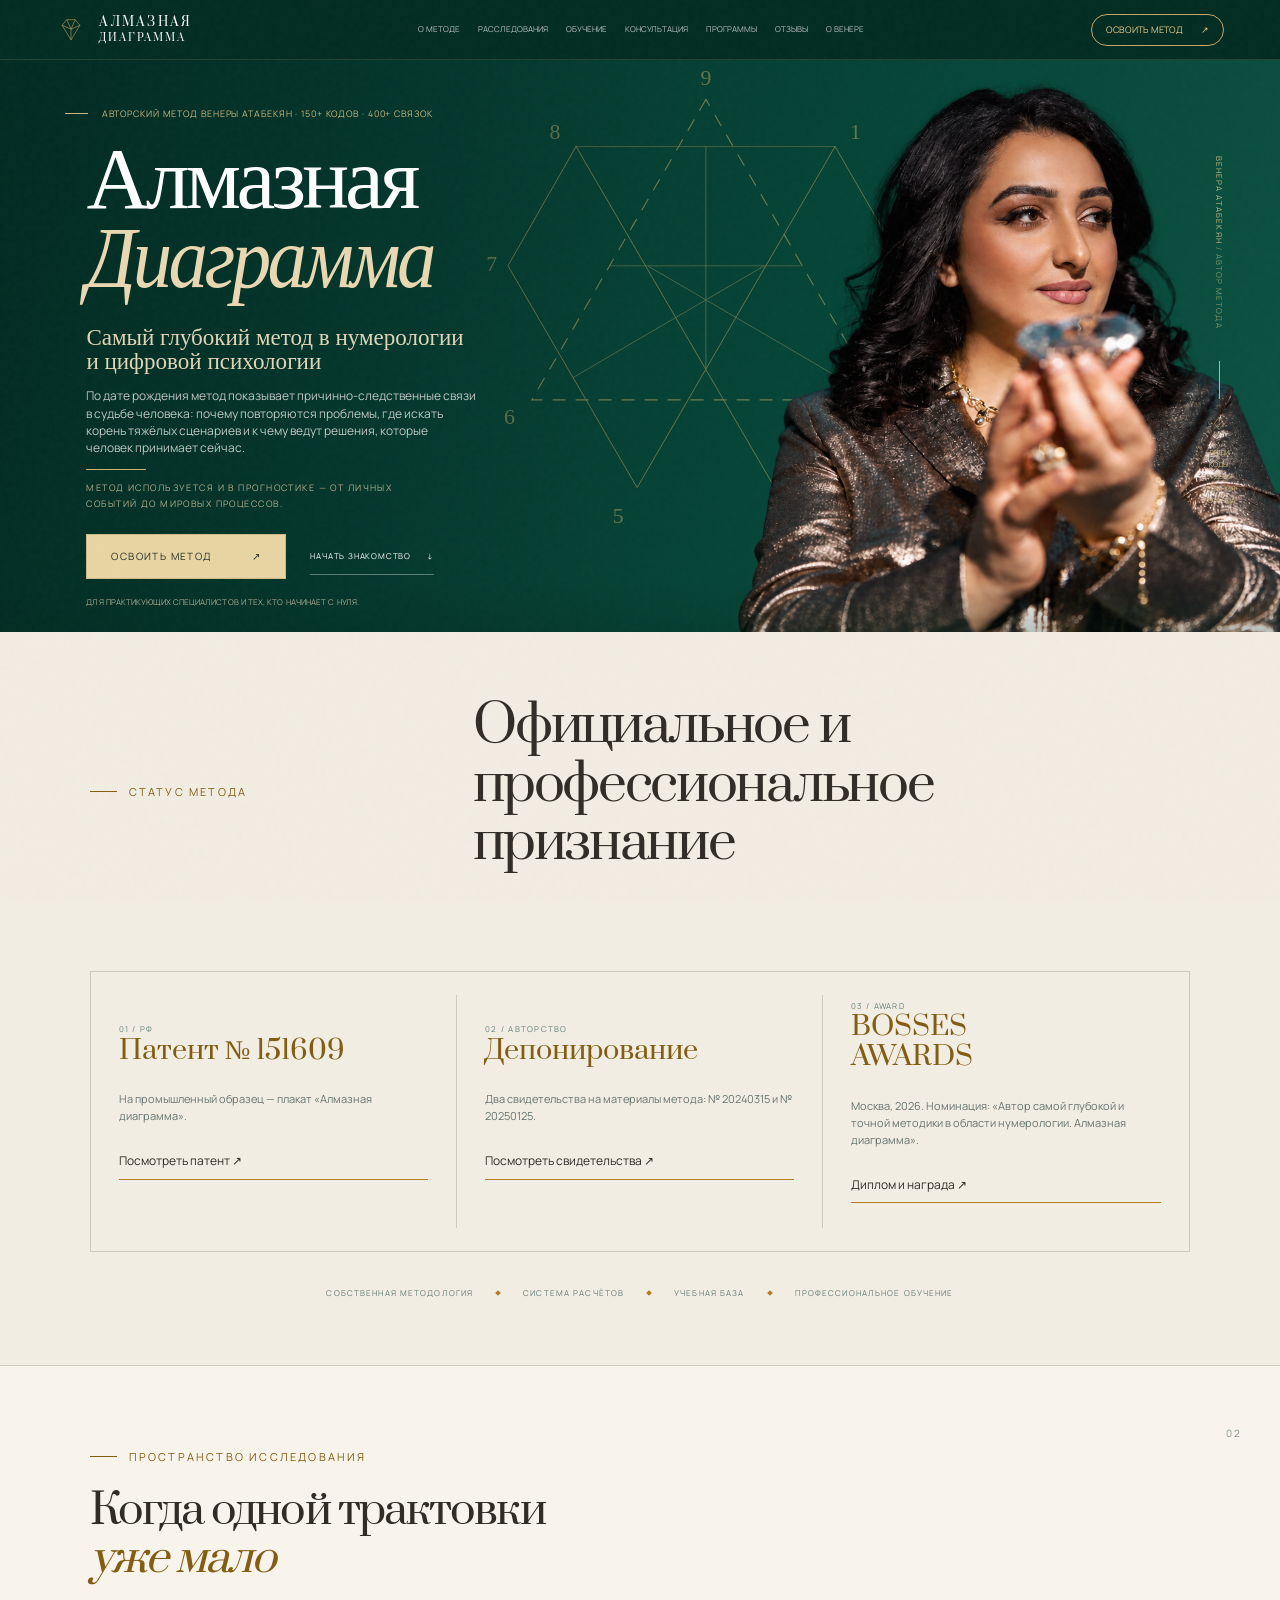
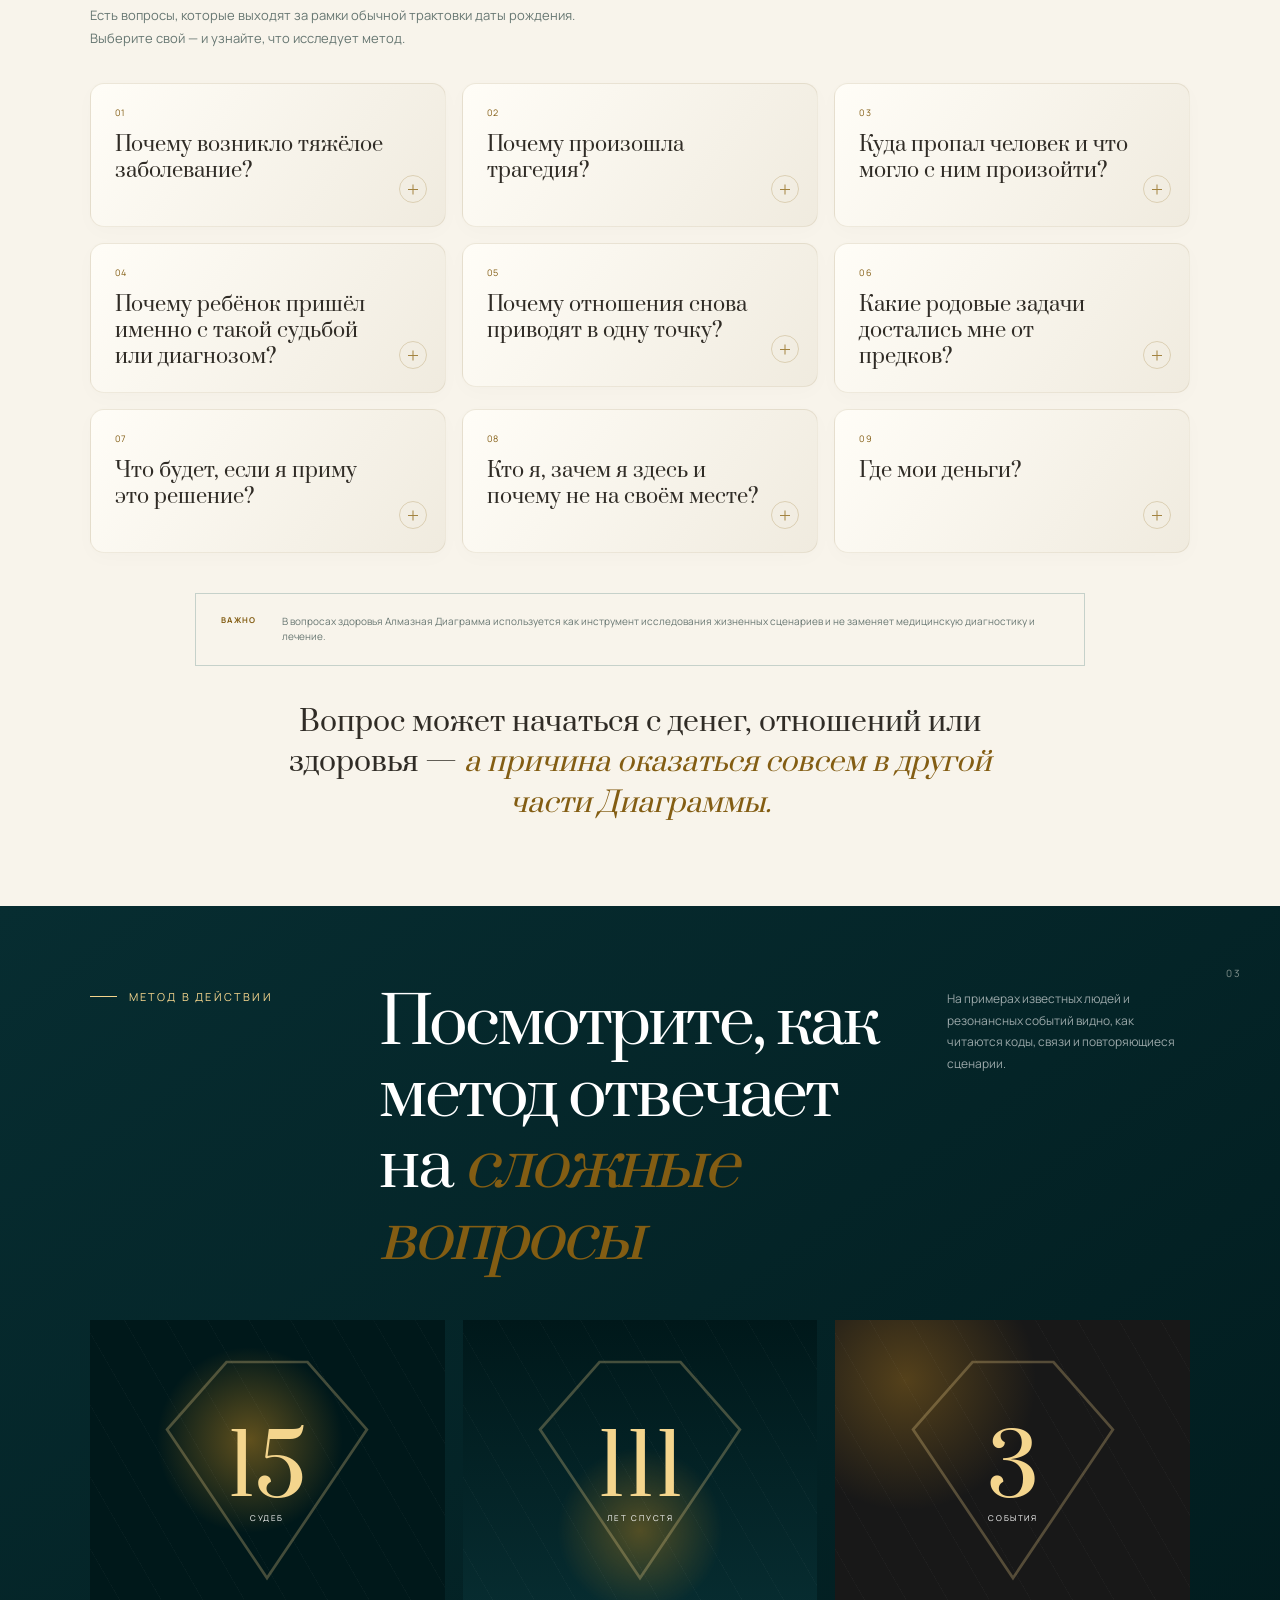
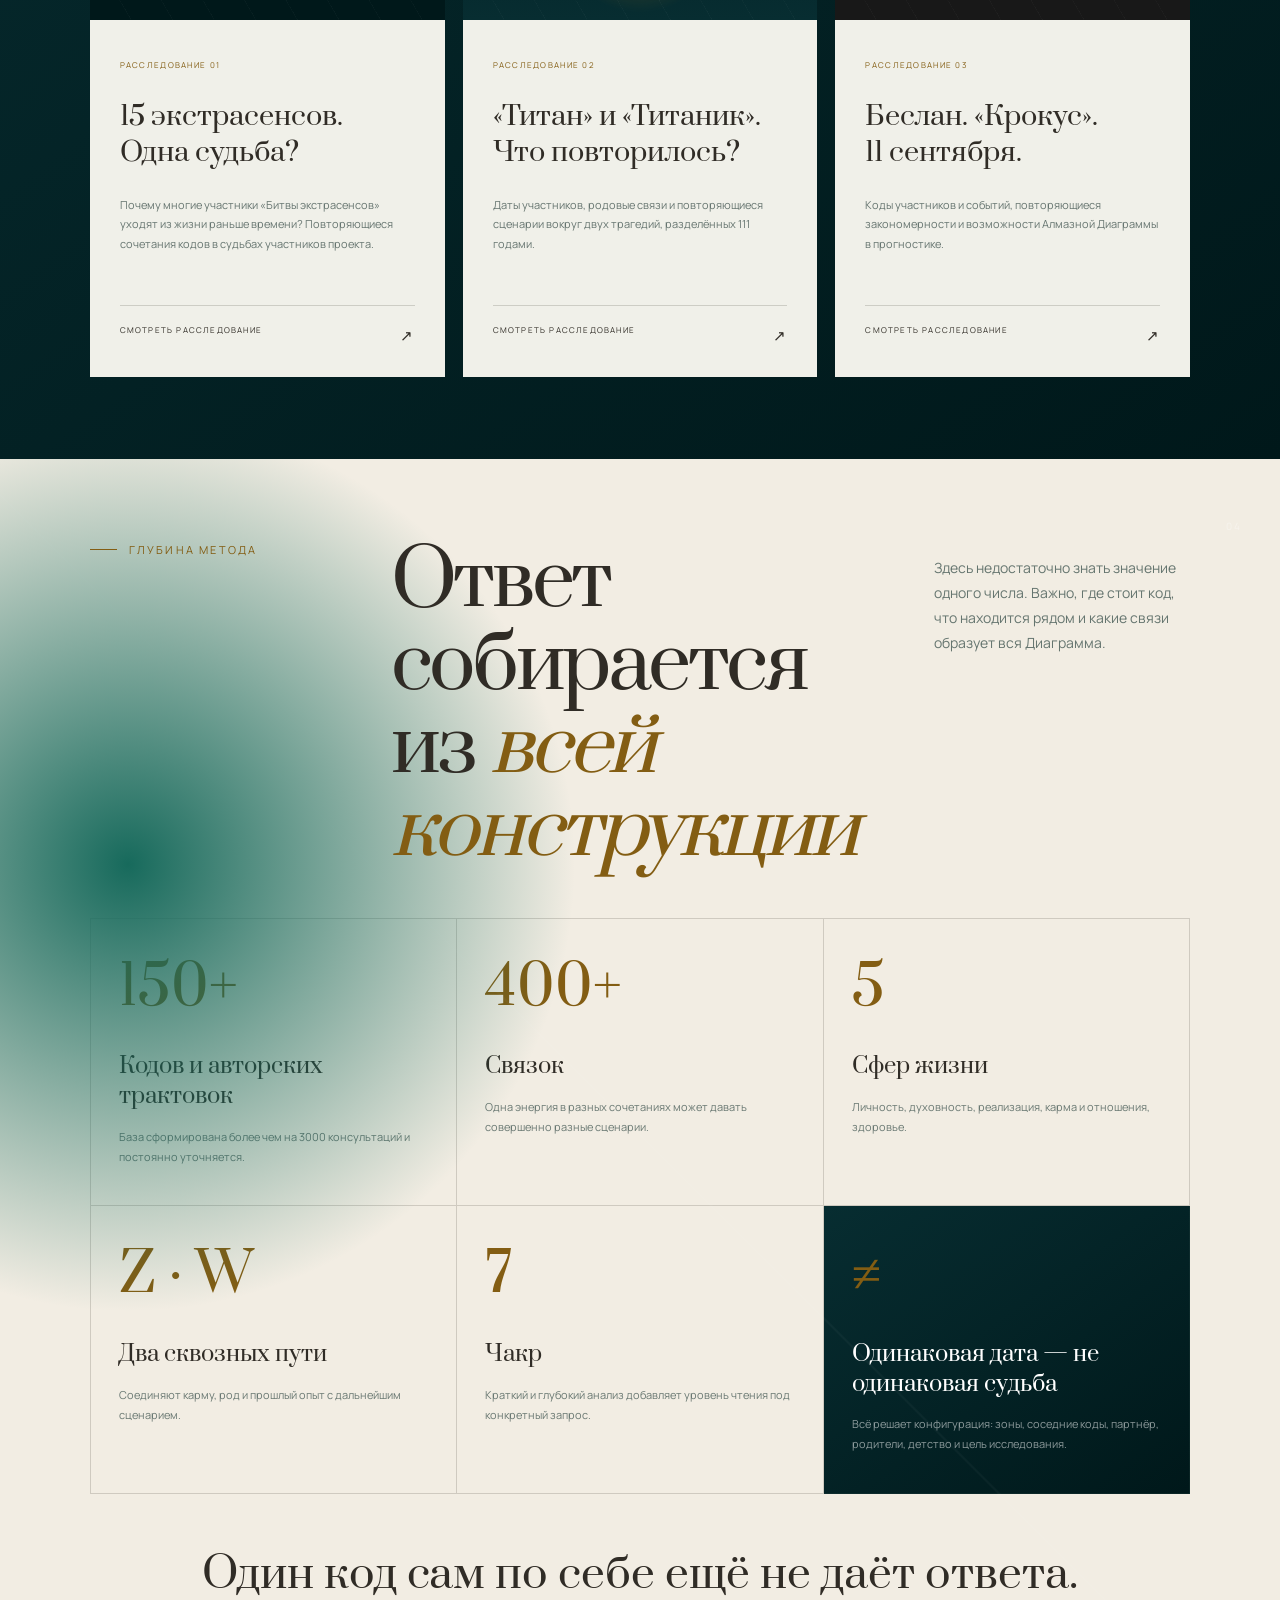
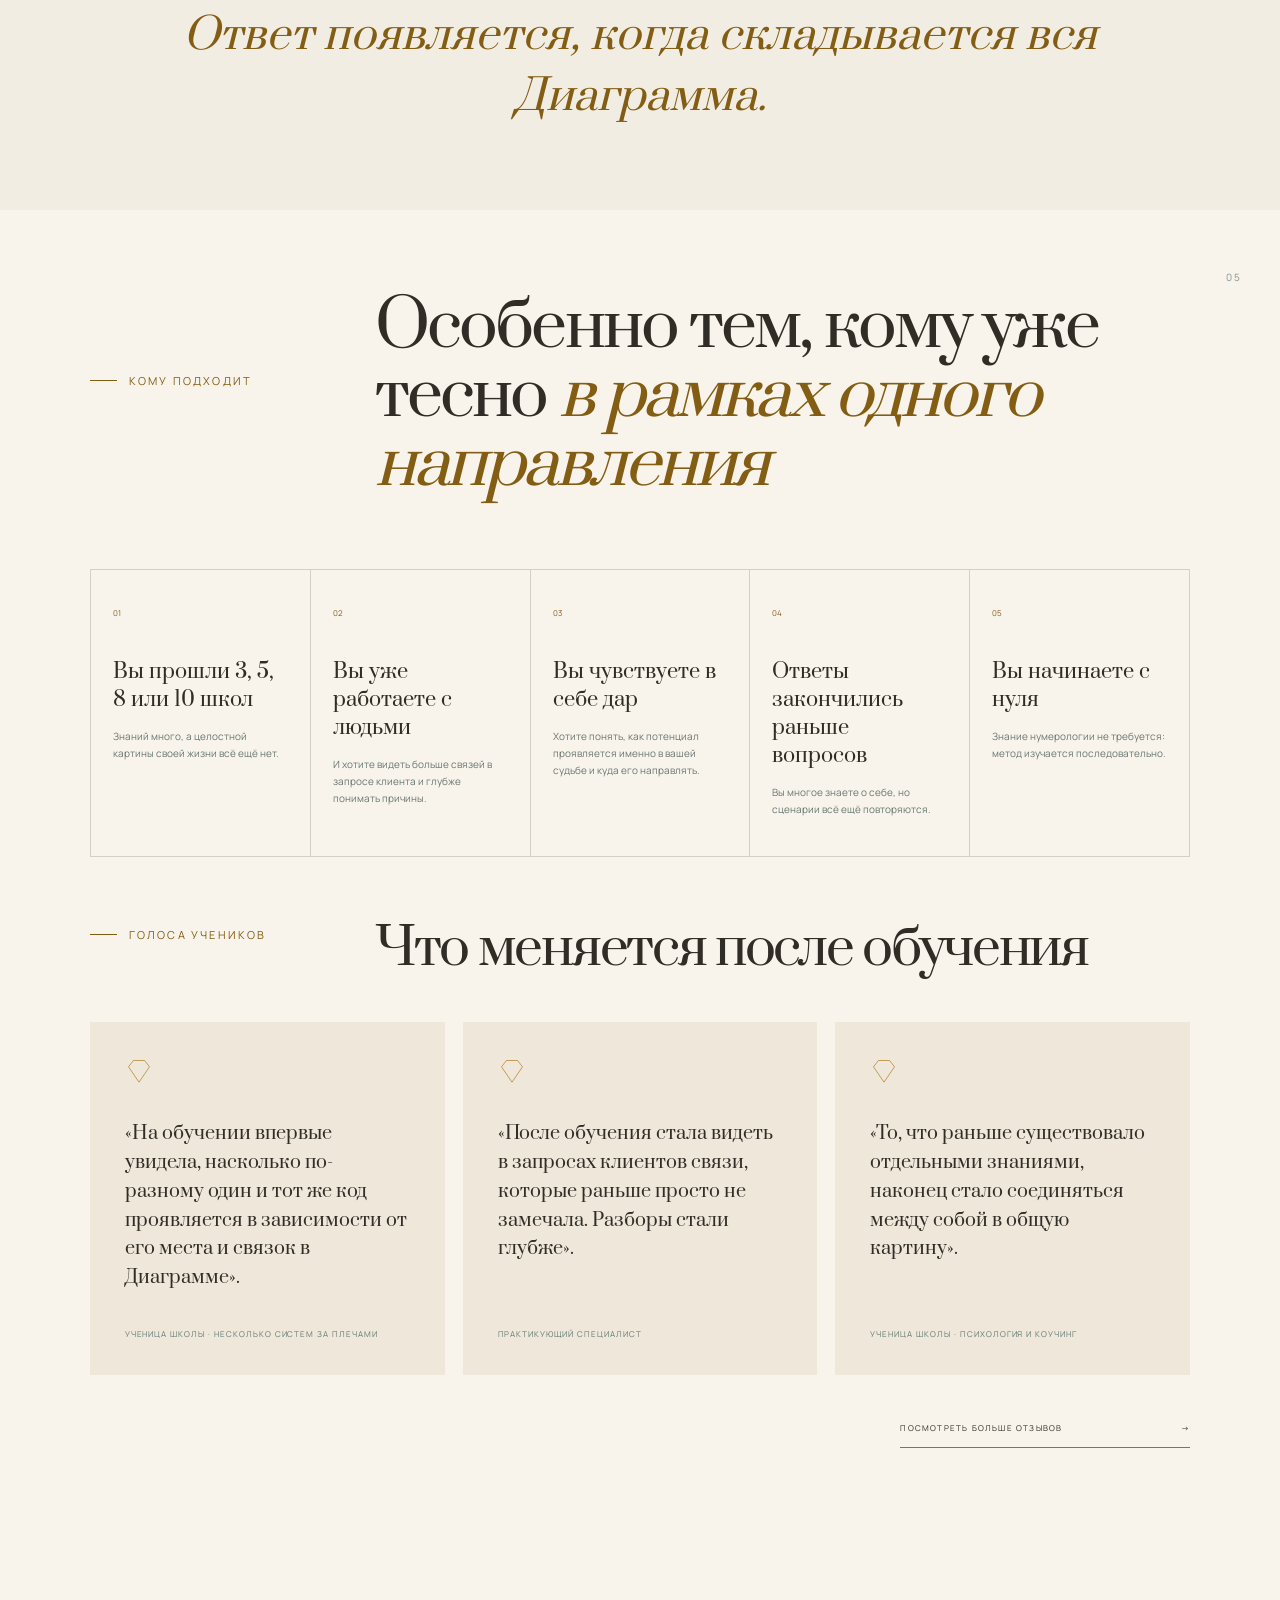
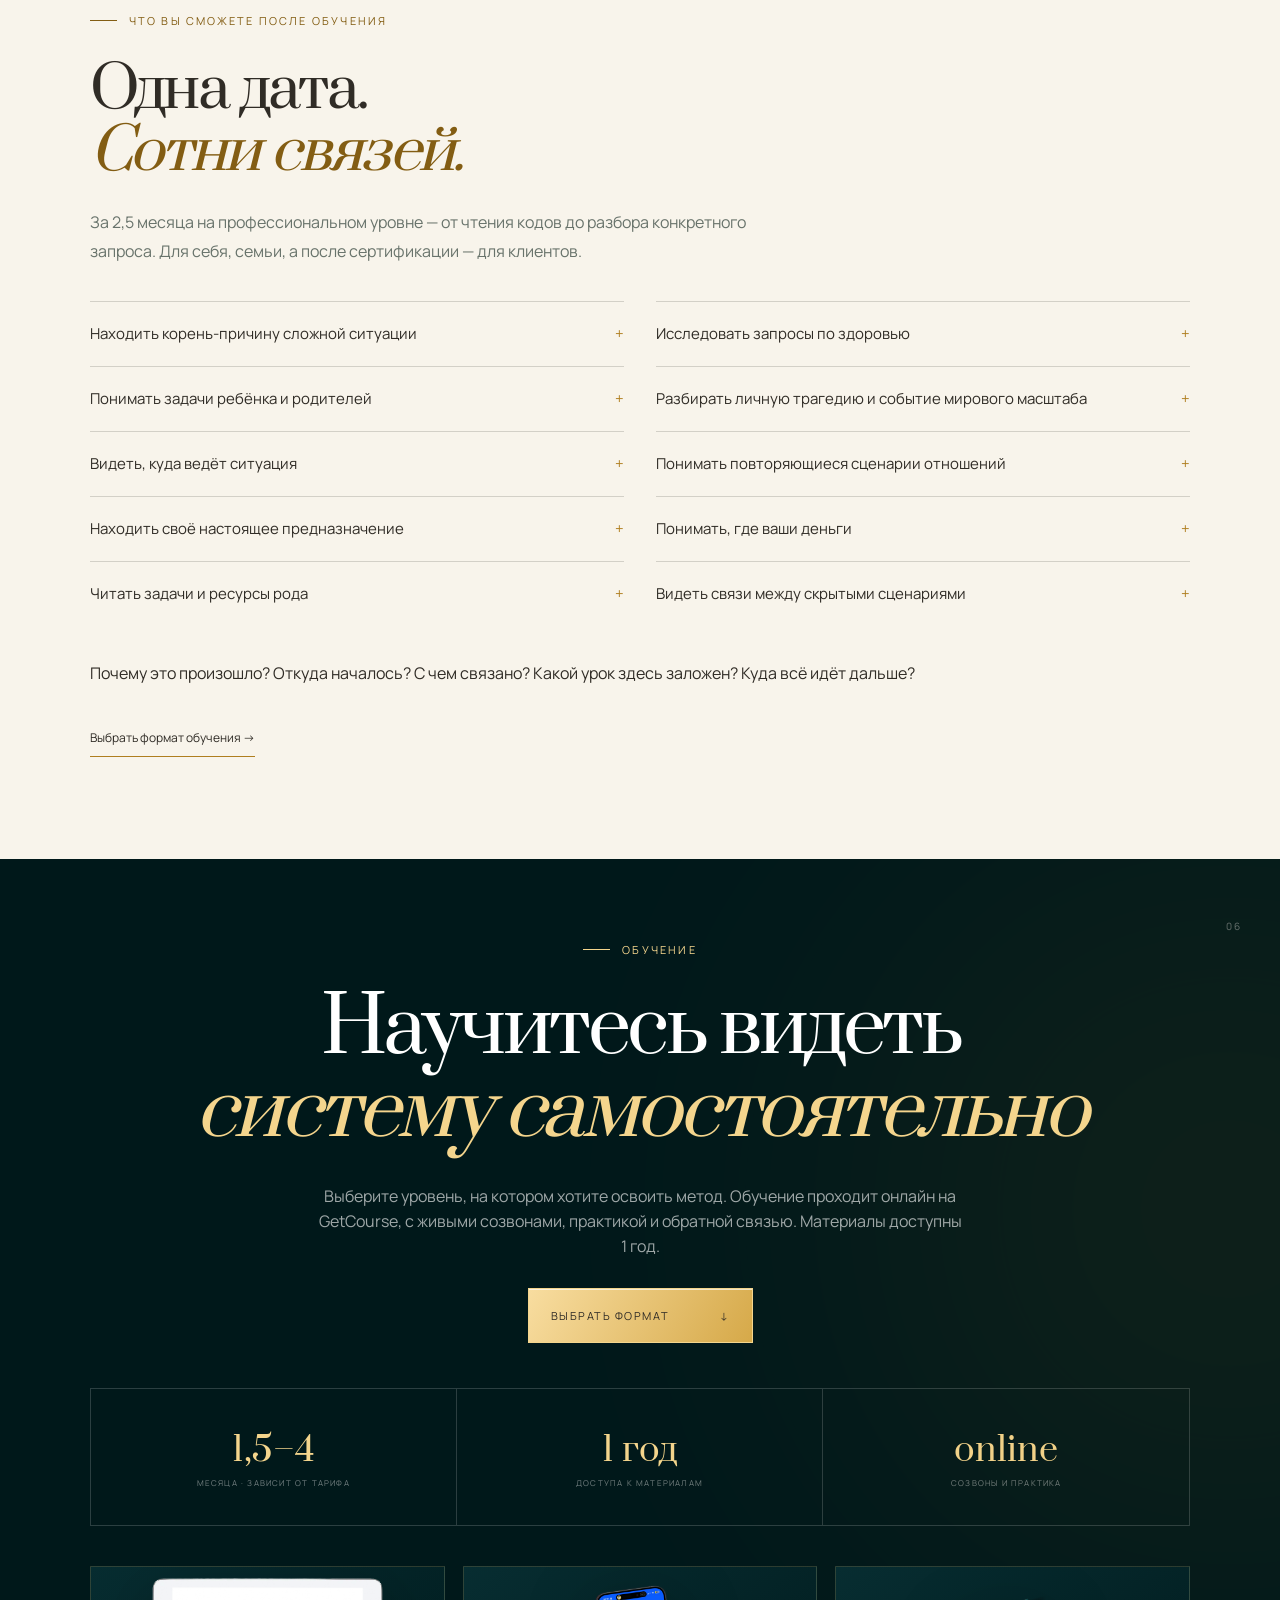
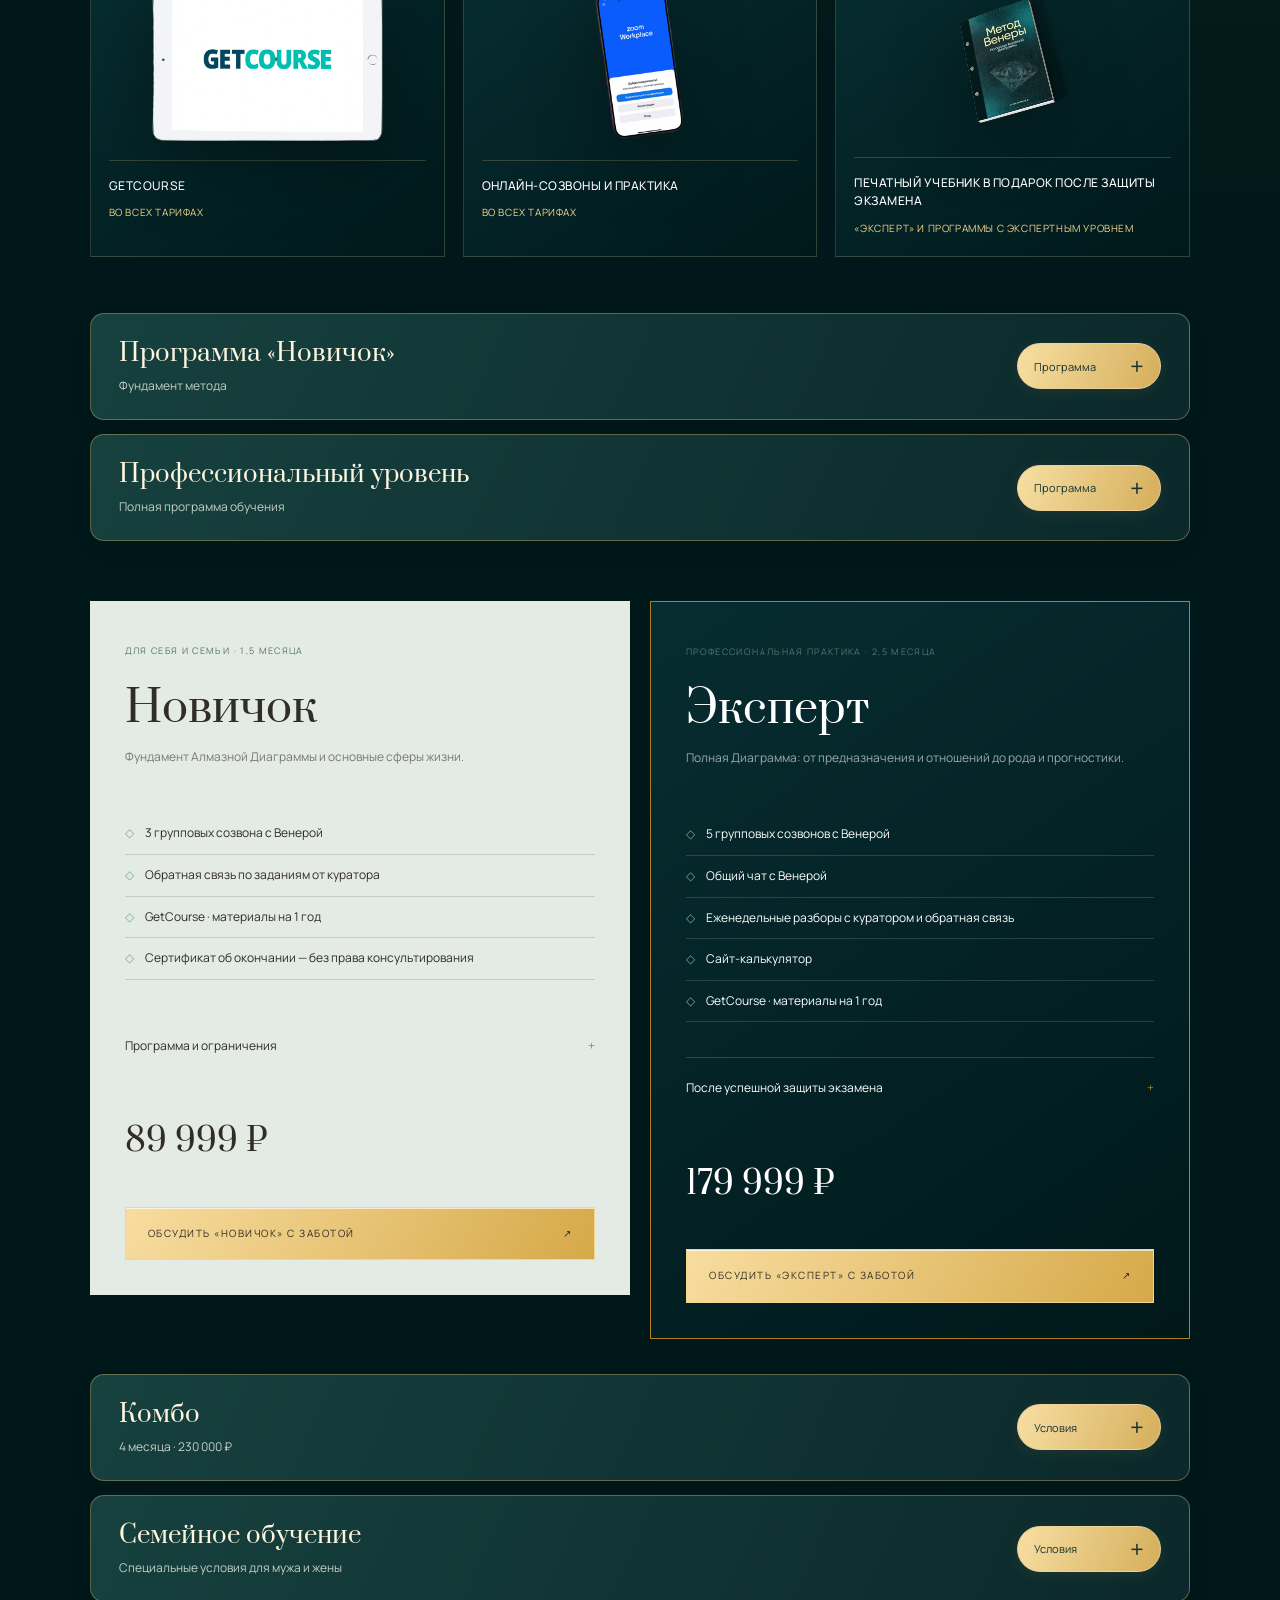
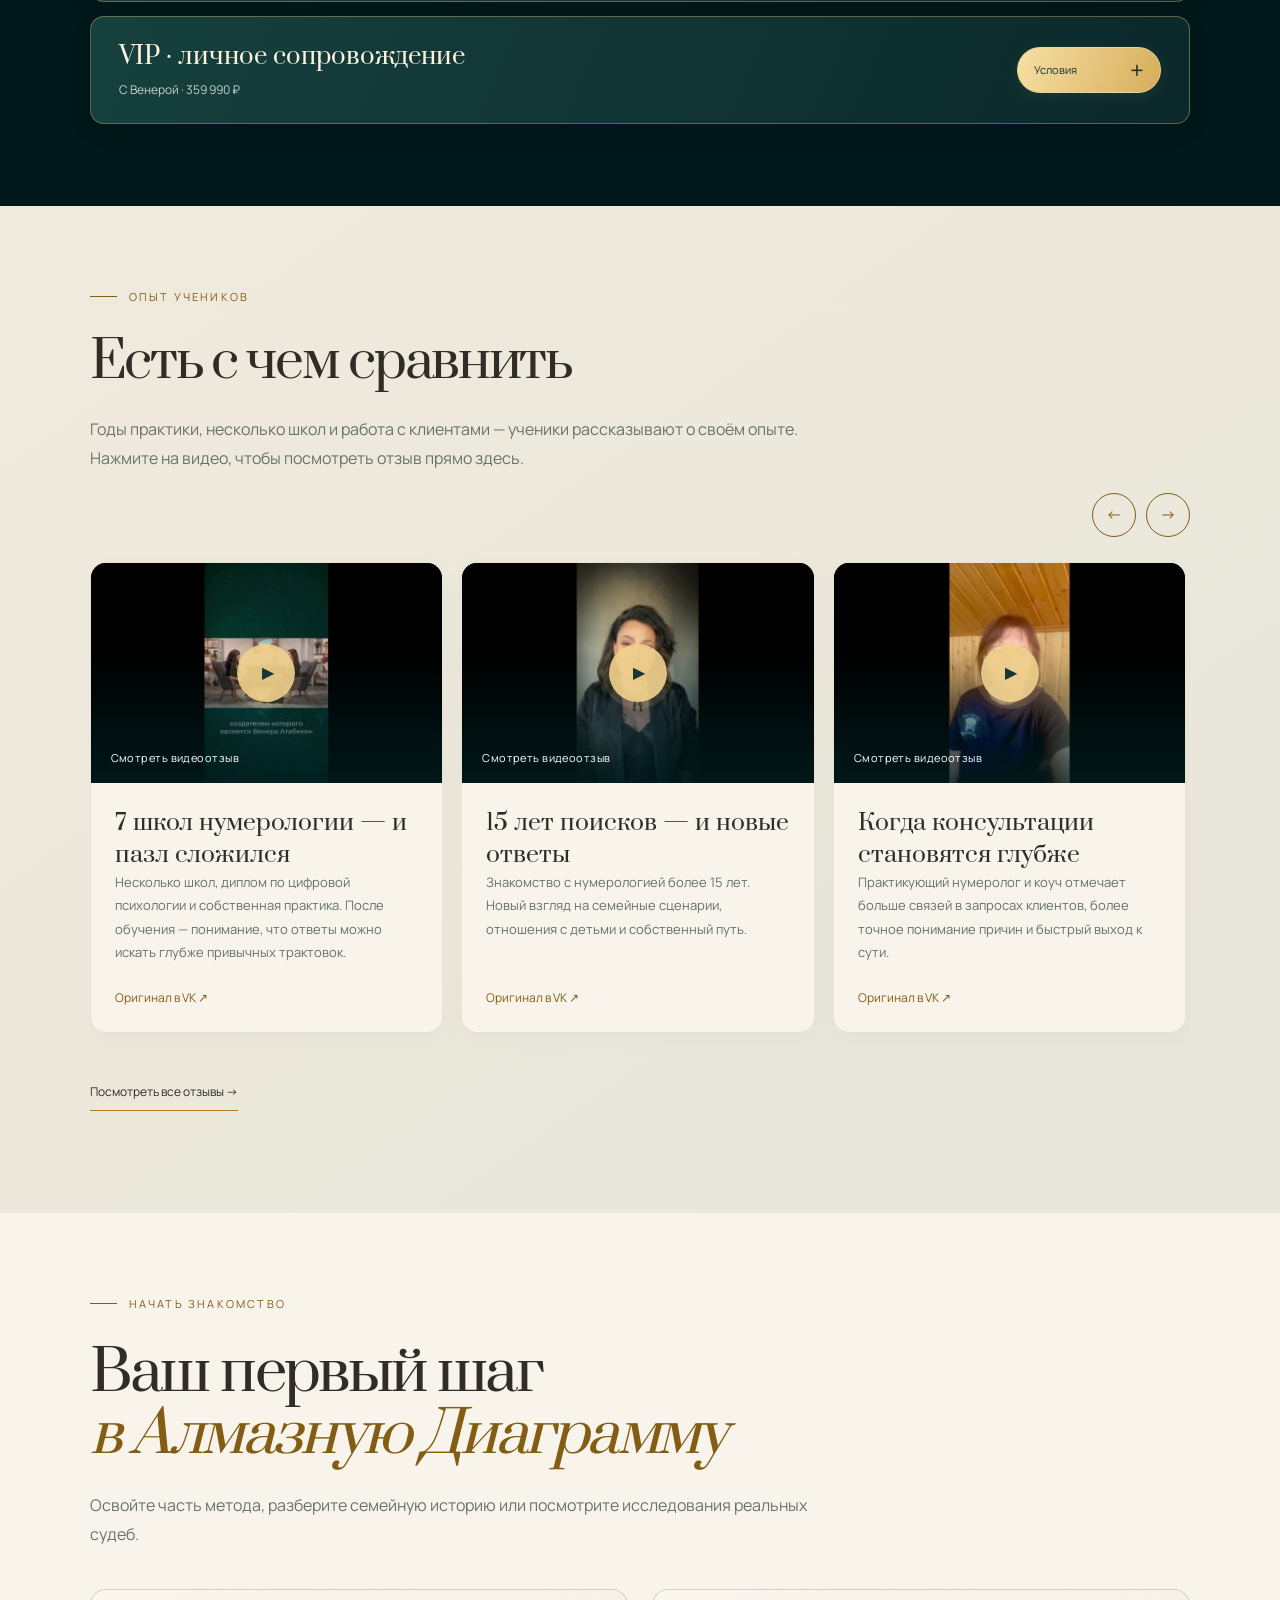
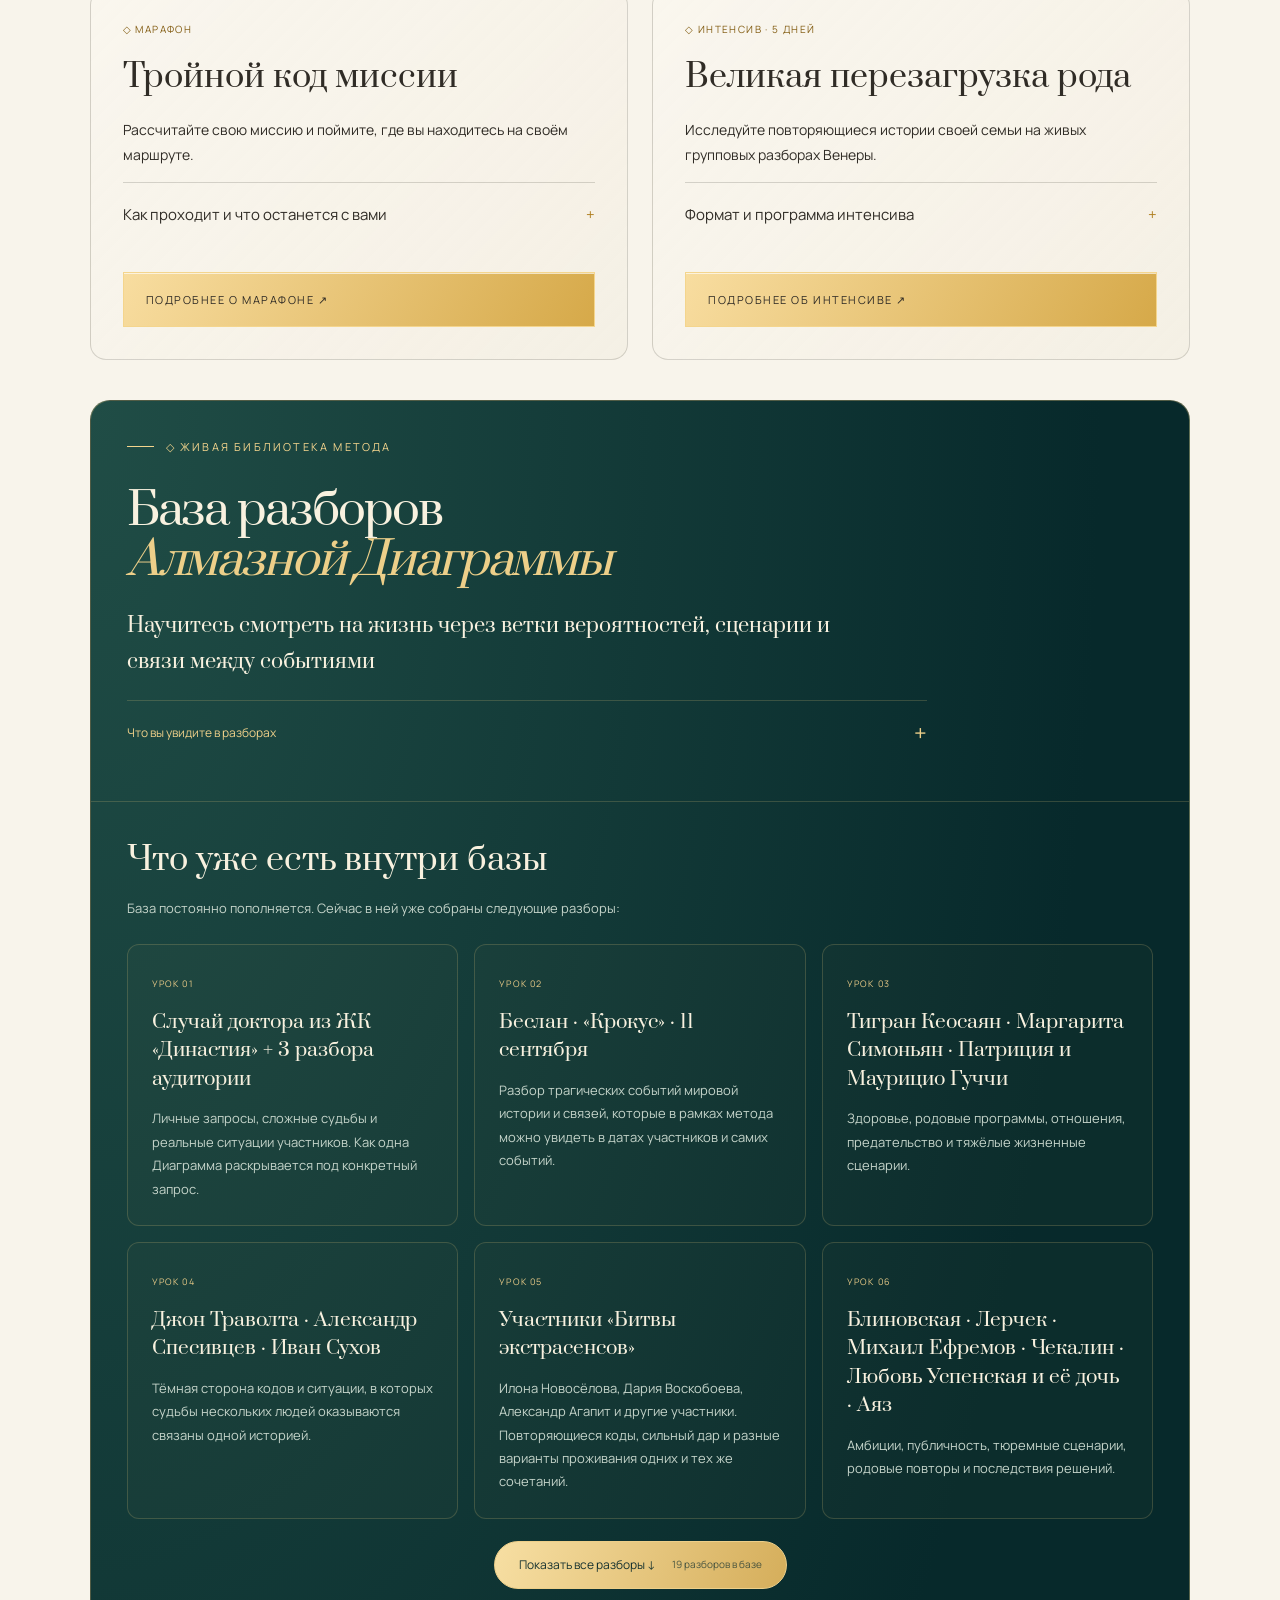
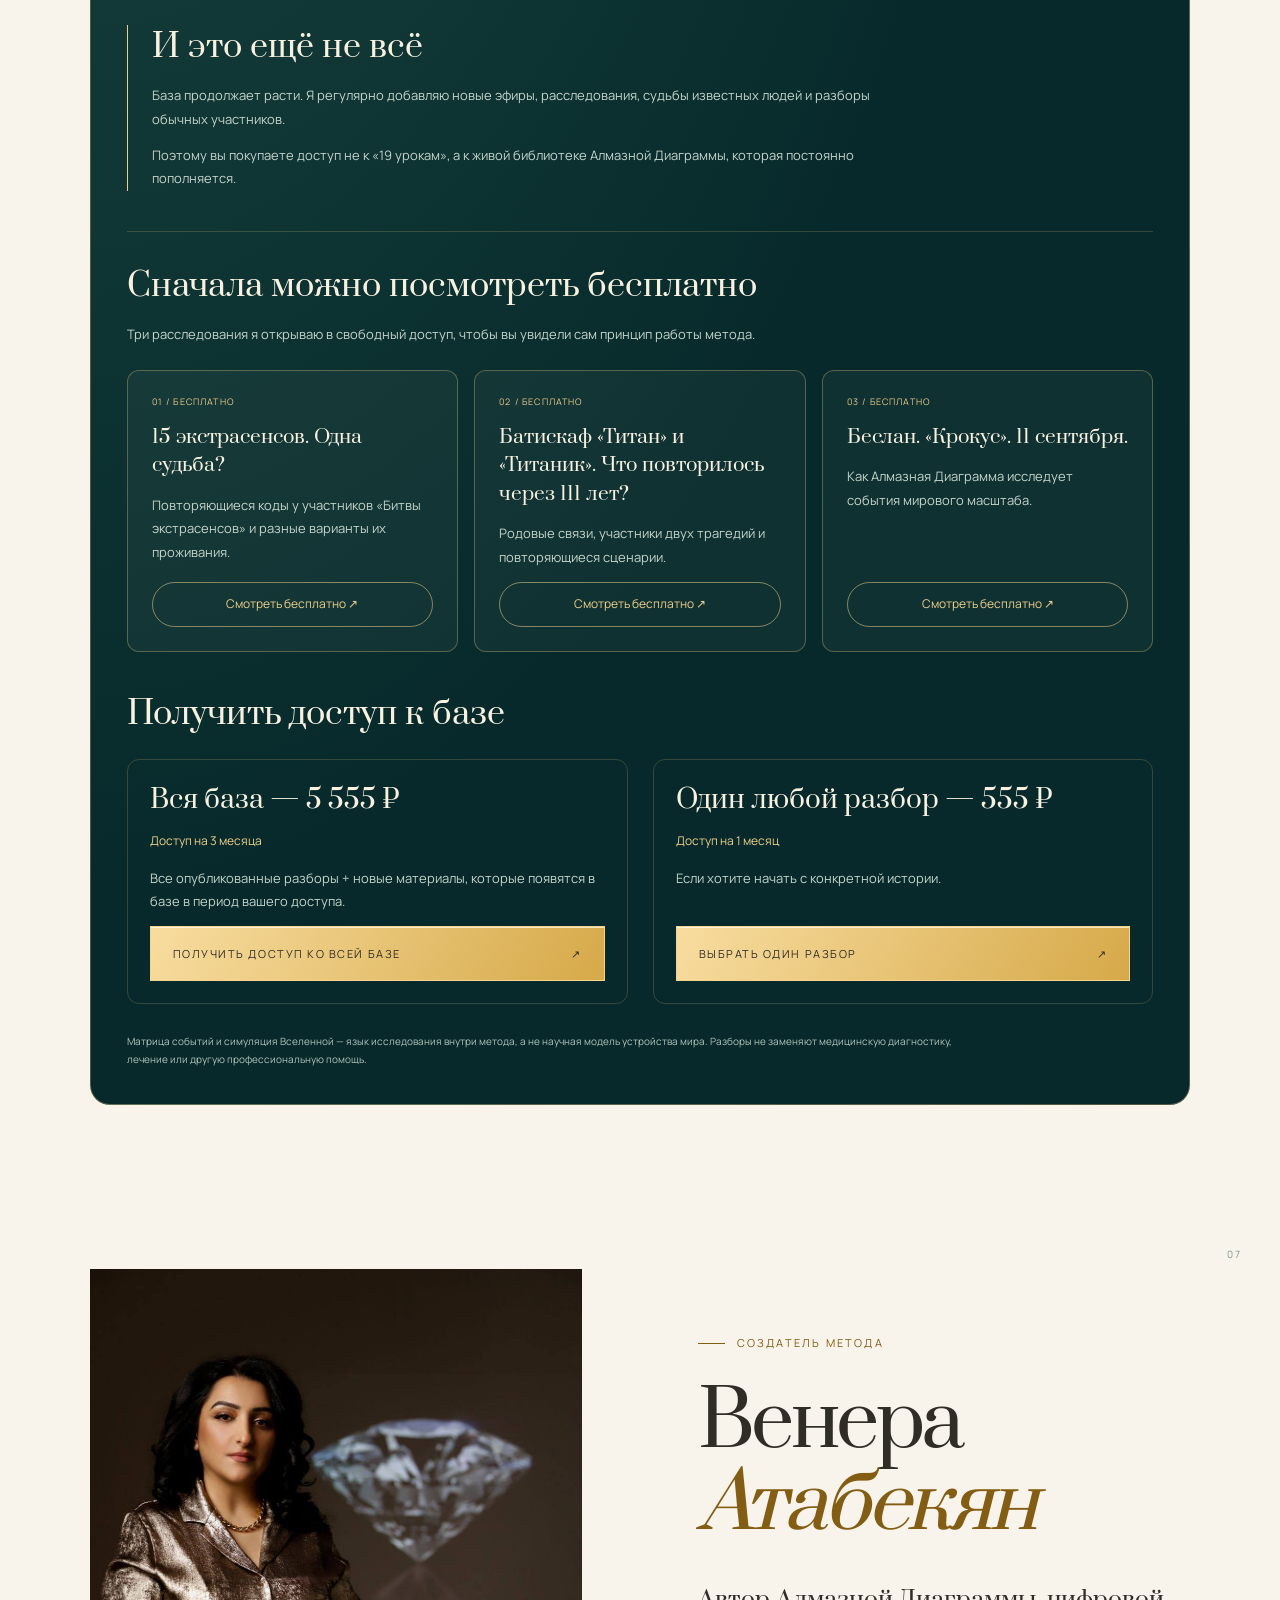
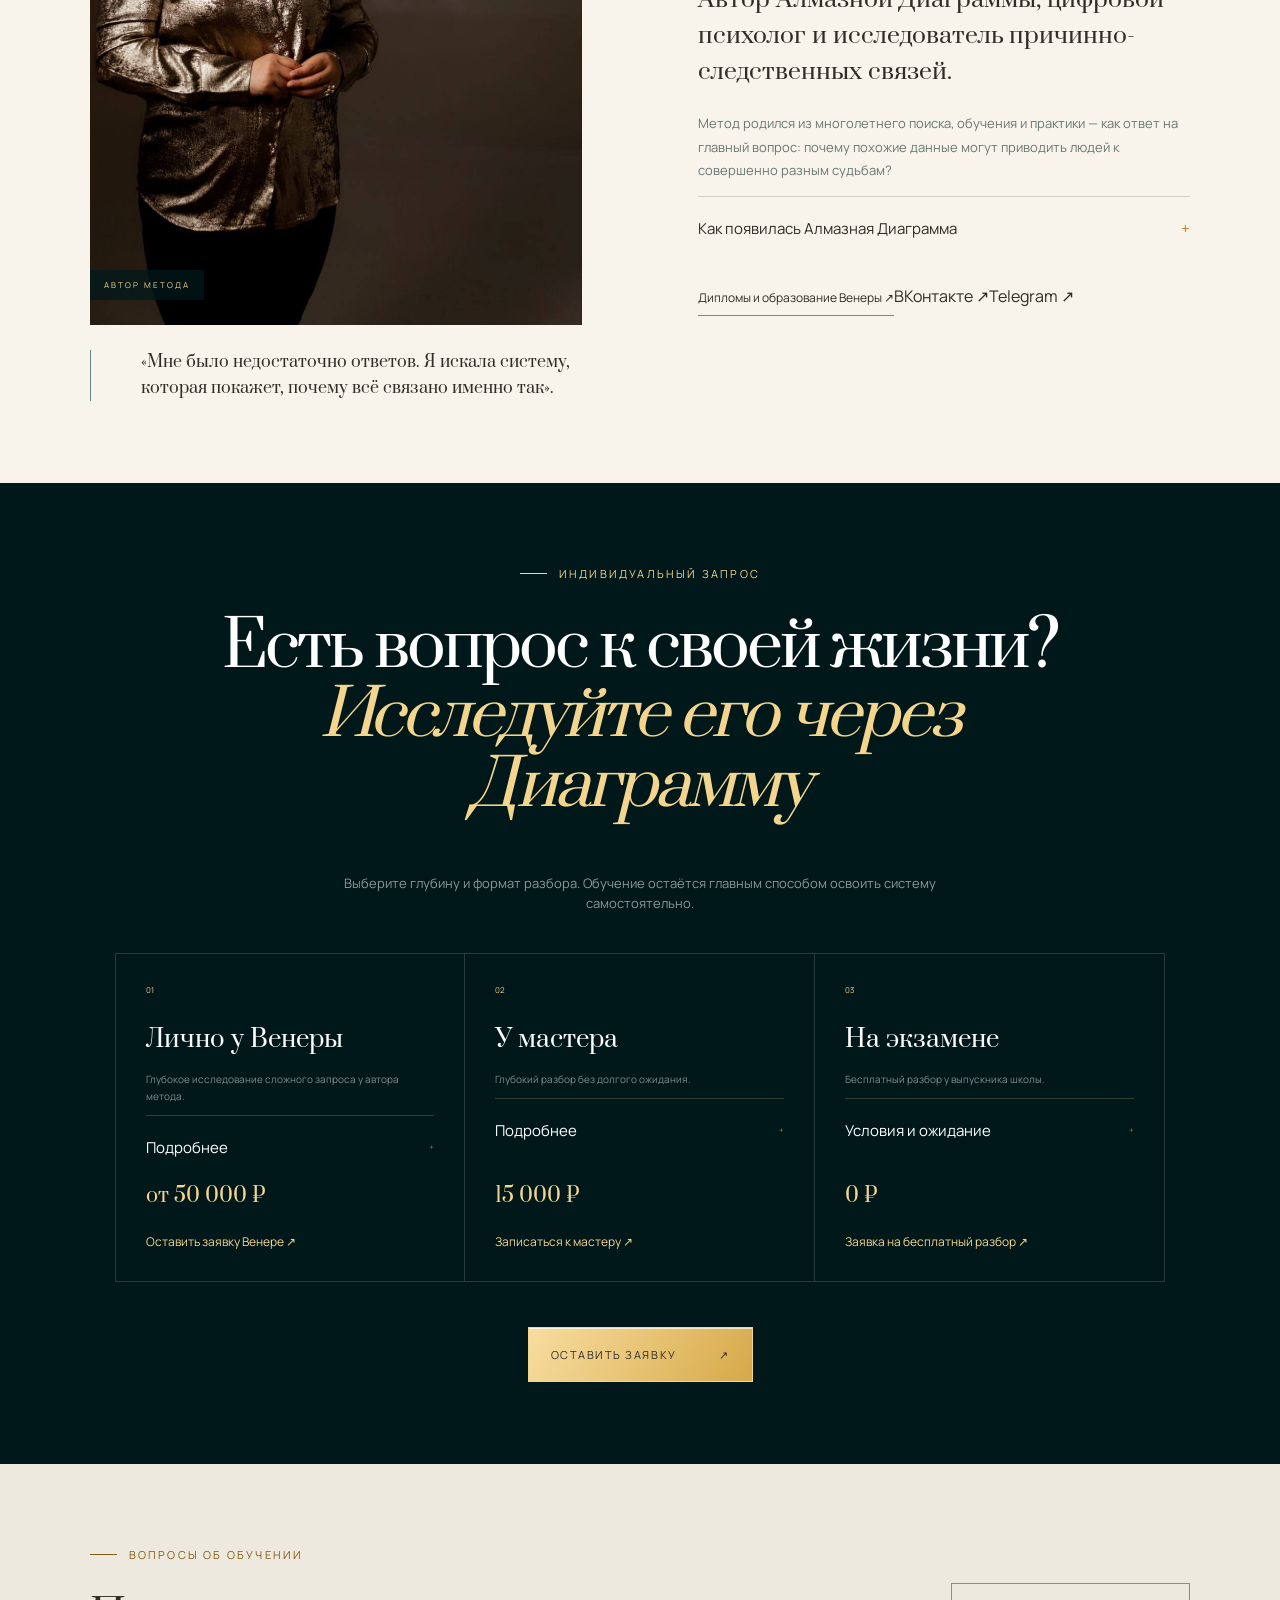
==== commit 12905fa8: "Refactor code structure for improved readability and maintainability" ====
--- a/index.html
+++ b/index.html
@@ -163,7 +163,7 @@
           <blockquote class="reveal"><svg viewBox="0 0 40 40"><path d="m5 14 7-9h16l7 9-15 22L5 14Z"/></svg><p>«После обучения стала видеть в запросах клиентов связи, которые раньше просто не замечала. Разборы стали глубже».</p><span>Практикующий специалист</span></blockquote>
           <blockquote class="reveal"><svg viewBox="0 0 40 40"><path d="m5 14 7-9h16l7 9-15 22L5 14Z"/></svg><p>«То, что раньше существовало отдельными знаниями, наконец стало соединяться между собой в общую картину».</p><span>Ученица школы · психология и коучинг</span></blockquote>
         </div>
-        <a class="reviews-link" href="#student-stories">Посмотреть больше отзывов <span>→</span></a>
+        <a class="reviews-link" href="reviews.html">Посмотреть больше отзывов <span>→</span></a>
       </div>
     </section>
 
@@ -183,8 +183,8 @@
       </div>
       <div class="curriculum" id="curriculum"><details class="content-detail"><summary class="study-disclosure"><span class="study-disclosure__title"><strong>Программа «Новичок»</strong><small>Фундамент метода</small></span><span class="study-disclosure__action"><span class="study-disclosure__closed">Программа</span><span class="study-disclosure__opened">Свернуть</span><b aria-hidden="true">+</b></span></summary><div><ul><li>Личность</li><li>Духовность</li><li>Реализация</li><li>Карма и отношения</li><li>Здоровье</li><li>Центр силы</li><li>Фатальная погрешность прошлой жизни</li><li>Родовые каналы</li></ul></div></details><details class="content-detail"><summary class="study-disclosure"><span class="study-disclosure__title"><strong>Профессиональный уровень</strong><small>Полная программа обучения</small></span><span class="study-disclosure__action"><span class="study-disclosure__closed">Программа</span><span class="study-disclosure__opened">Свернуть</span><b aria-hidden="true">+</b></span></summary><div><ul><li>Фатальная погрешность жизни</li><li>Тройной код миссии</li><li>Чтение кодов и их связок</li><li>Пути Z</li><li>Родовые каналы и эгрегоры</li><li>Путь W</li><li>Совместимость</li><li>Прогнозирование</li><li>Карма здоровья</li><li>Вулканические коды</li><li>Вселенский ключ</li><li>Бонус от Вселенной</li><li>Карма прошлой жизни с уточнениями</li><li>Денежная карма</li><li>Буферные коды</li><li>Чакральный анализ — краткий и глубокий</li><li>Коды помощи и помехи к желанию сердца и души</li><li>Практика</li></ul></div></details></div>
       <div class="formats" id="formats">
-<article class="format"><div><span>Для себя и семьи · 1,5 месяца</span><h3>Новичок</h3><p>Фундамент Алмазной Диаграммы и основные сферы жизни.</p></div><ul><li>3 групповых созвона с Венерой</li><li>Обратная связь по заданиям от куратора</li><li>GetCourse · материалы на 1 год</li><li>Сертификат об окончании — без права консультирования</li></ul><details class="content-detail"><summary>Программа и ограничения<span aria-hidden="true">+</span></summary><div><ul><li>Личность</li><li>Духовность</li><li>Реализация</li><li>Карма и отношения</li><li>Здоровье</li><li>Центр силы</li><li>Фатальная погрешность прошлой жизни</li><li>Родовые каналы</li></ul><p>Печатный учебник, сайт-калькулятор и профессиональное комьюнити мастеров не входят в тариф.</p></div></details><strong class="tariff-price">89 999 ₽</strong><a class="button button--light" href="https://t.me/venera_vanushevna1" target="_blank" rel="noopener">Выбрать «Новичок» <span>↗</span></a></article>
-<article class="format format--featured"><div><span>Профессиональная практика · 2,5 месяца</span><h3>Эксперт</h3><p>Полная Диаграмма: от предназначения и отношений до рода и прогностики.</p></div><ul><li>5 групповых созвонов с Венерой</li><li>Общий чат с Венерой</li><li>Еженедельные разборы с куратором и обратная связь</li><li>Сайт-калькулятор</li><li>GetCourse · материалы на 1 год</li></ul><details class="content-detail"><summary>После успешной защиты экзамена<span aria-hidden="true">+</span></summary><div><ul><li>Сертификат с правом консультирования</li><li>Печатный учебник в подарок: 150+ кодов и авторские трактовки</li><li>Доступ в комьюнити мастеров с поддержкой без ограничения по времени</li></ul></div></details><strong class="tariff-price">179 999 ₽</strong><a class="button button--light" href="https://t.me/venera_vanushevna1" target="_blank" rel="noopener">Выбрать «Эксперт» <span>↗</span></a></article>
+<article class="format"><div><span>Для себя и семьи · 1,5 месяца</span><h3>Новичок</h3><p>Фундамент Алмазной Диаграммы и основные сферы жизни.</p></div><ul><li>3 групповых созвона с Венерой</li><li>Обратная связь по заданиям от куратора</li><li>GetCourse · материалы на 1 год</li><li>Сертификат об окончании — без права консультирования</li></ul><details class="content-detail"><summary>Программа и ограничения<span aria-hidden="true">+</span></summary><div><ul><li>Личность</li><li>Духовность</li><li>Реализация</li><li>Карма и отношения</li><li>Здоровье</li><li>Центр силы</li><li>Фатальная погрешность прошлой жизни</li><li>Родовые каналы</li></ul><p>Печатный учебник, сайт-калькулятор и профессиональное комьюнити мастеров не входят в тариф.</p></div></details><strong class="tariff-price">89 999 ₽</strong><a class="button button--light" href="https://t.me/venera_vanushevna1" target="_blank" rel="noopener">Обсудить «Новичок» с заботой <span>↗</span></a></article>
+<article class="format format--featured"><div><span>Профессиональная практика · 2,5 месяца</span><h3>Эксперт</h3><p>Полная Диаграмма: от предназначения и отношений до рода и прогностики.</p></div><ul><li>5 групповых созвонов с Венерой</li><li>Общий чат с Венерой</li><li>Еженедельные разборы с куратором и обратная связь</li><li>Сайт-калькулятор</li><li>GetCourse · материалы на 1 год</li></ul><details class="content-detail"><summary>После успешной защиты экзамена<span aria-hidden="true">+</span></summary><div><ul><li>Сертификат с правом консультирования</li><li>Печатный учебник в подарок: 150+ кодов и авторские трактовки</li><li>Доступ в комьюнити мастеров с поддержкой без ограничения по времени</li></ul></div></details><strong class="tariff-price">179 999 ₽</strong><a class="button button--light" href="https://t.me/venera_vanushevna1" target="_blank" rel="noopener">Обсудить «Эксперт» с заботой <span>↗</span></a></article>
 </div>
 <div class="additional-tariffs">
 <details class="content-detail"><summary class="study-disclosure"><span class="study-disclosure__title"><strong>Комбо</strong><small>4 месяца · 230 000 ₽</small></span><span class="study-disclosure__action"><span class="study-disclosure__closed">Условия</span><span class="study-disclosure__opened">Свернуть</span><b aria-hidden="true">+</b></span></summary><div><p>Полный путь с нуля: сначала «Новичок» — 1,5 месяца, затем «Эксперт» — 2,5 месяца. Материалы открываются поэтапно.</p><ul><li>Вся программа двух уровней</li><li>Живые созвоны с Венерой, практика и куратор</li><li>Сайт-калькулятор · материалы на 1 год</li><li>После защиты экзамена: сертификат с правом консультирования, учебник в подарок и бессрочная поддержка в комьюнити</li></ul><p>Оформляется только после согласования с поддержкой. Уточним подготовку и формат старта, затем откроем оплату. Доступна банковская рассрочка.</p><a class="button button--light" href="https://t.me/venera_vanushevna1" target="_blank" rel="noopener">Согласовать «Комбо» <span>↗</span></a></div></details>
@@ -193,7 +193,7 @@
 </div>
     </section>
 
-<section class="section original-reviews" id="student-stories"><p class="eyebrow eyebrow--dark"><i></i>Опыт учеников</p><h2>Есть с чем сравнить</h2><p class="section-lead">Годы практики, несколько школ и работа с клиентами — ученики рассказывают о своём опыте. Нажмите на видео, чтобы посмотреть отзыв прямо здесь.</p><div class="slider-controls"><button type="button" data-slide="prev" aria-label="Предыдущие отзывы">←</button><button type="button" data-slide="next" aria-label="Следующие отзывы">→</button></div><div class="review-slider" tabindex="0" aria-label="Отзывы учеников — горизонтальная прокрутка"><article><div class="review-video" data-player="https://vk.ru/video_ext.php?oid=-231692942&amp;id=456239024&amp;hash=197772c786222f12"><button class="review-play" type="button" aria-label="Смотреть видеоотзыв: 7 школ нумерологии — и пазл сложился"><img src="assets/source/video-review-11.jpg" alt="" width="800" height="450" loading="lazy"><span class="play-icon" aria-hidden="true">▶</span><span class="play-caption">Смотреть видеоотзыв</span></button></div><div class="review-copy"><h3>7 школ нумерологии — и пазл сложился</h3><p>Несколько школ, диплом по цифровой психологии и собственная практика. После обучения — понимание, что ответы можно искать глубже привычных трактовок.</p><a href="https://vk.com/wall-231692942_11" target="_blank" rel="noopener">Оригинал в VK ↗</a></div></article><article><div class="review-video" data-player="https://vk.ru/video_ext.php?oid=-231692942&amp;id=456239040&amp;hash=086de66e5cac649e"><button class="review-play" type="button" aria-label="Смотреть видеоотзыв: 15 лет поисков — и новые ответы"><img src="assets/source/video-review-37.jpg" alt="" width="800" height="450" loading="lazy"><span class="play-icon" aria-hidden="true">▶</span><span class="play-caption">Смотреть видеоотзыв</span></button></div><div class="review-copy"><h3>15 лет поисков — и новые ответы</h3><p>Знакомство с нумерологией более 15 лет. Новый взгляд на семейные сценарии, отношения с детьми и собственный путь.</p><a href="https://vk.com/wall-231692942_37" target="_blank" rel="noopener">Оригинал в VK ↗</a></div></article><article><div class="review-video" data-player="https://vk.ru/video_ext.php?oid=-231692942&amp;id=456239045&amp;hash=7e3b69b58c1774b9"><button class="review-play" type="button" aria-label="Смотреть видеоотзыв: Когда консультации становятся глубже"><img src="assets/source/video-review-49.jpg" alt="" width="800" height="450" loading="lazy"><span class="play-icon" aria-hidden="true">▶</span><span class="play-caption">Смотреть видеоотзыв</span></button></div><div class="review-copy"><h3>Когда консультации становятся глубже</h3><p>Практикующий нумеролог и коуч отмечает больше связей в запросах клиентов, более точное понимание причин и быстрый выход к сути.</p><a href="https://vk.com/wall-231692942_49" target="_blank" rel="noopener">Оригинал в VK ↗</a></div></article><article><div class="review-video" data-player="https://vk.ru/video_ext.php?oid=-231692942&amp;id=456239050&amp;hash=465f7d3cd879580e"><button class="review-play" type="button" aria-label="Смотреть видеоотзыв: «Я думала, что про цифры уже знаю всё»"><img src="assets/source/video-review-58.jpg" alt="" width="800" height="450" loading="lazy"><span class="play-icon" aria-hidden="true">▶</span><span class="play-caption">Смотреть видеоотзыв</span></button></div><div class="review-copy"><h3>«Я думала, что про цифры уже знаю всё»</h3><p>Квадрат Пифагора, кармическая, ведическая, ангельская нумерология. После — новые ответы о себе, отношения и более глубокая работа с клиентами.</p><a href="https://vk.com/wall-231692942_58" target="_blank" rel="noopener">Оригинал в VK ↗</a></div></article><article><div class="review-video" data-player="https://vk.ru/video_ext.php?oid=-231692942&amp;id=456239055&amp;hash=d9461d3b10e4f9dc"><button class="review-play" type="button" aria-label="Смотреть видеоотзыв: Тот самый недостающий пазл"><img src="assets/source/video-review-71.jpg" alt="" width="800" height="450" loading="lazy"><span class="play-icon" aria-hidden="true">▶</span><span class="play-caption">Смотреть видеоотзыв</span></button></div><div class="review-copy"><h3>Тот самый недостающий пазл</h3><p>После нескольких школ — более точное понимание клиентских запросов и изменения в отношениях с близкими и семьёй.</p><a href="https://vk.com/wall-231692942_71" target="_blank" rel="noopener">Оригинал в VK ↗</a></div></article><article><div class="review-video" data-player="https://vk.ru/video_ext.php?oid=-231692942&amp;id=456239054&amp;hash=aa09c1796ed02225"><button class="review-play" type="button" aria-label="Смотреть видеоотзыв: Внутренняя опора в своей практике"><img src="assets/source/video-review-70.jpg" alt="" width="800" height="450" loading="lazy"><span class="play-icon" aria-hidden="true">▶</span><span class="play-caption">Смотреть видеоотзыв</span></button></div><div class="review-copy"><h3>Внутренняя опора в своей практике</h3><p>Метод помог глубже увидеть причины событий и почувствовать больше уверенности как специалисту.</p><a href="https://vk.com/wall-231692942_70" target="_blank" rel="noopener">Оригинал в VK ↗</a></div></article></div><a class="inline-link" href="https://vk.com/club231692942" target="_blank" rel="noopener">Посмотреть все отзывы →</a></section><section class="section mini-programs" id="programs"><p class="eyebrow eyebrow--dark"><i></i>Начать знакомство</p><h2>Ваш первый шаг<br><em>в Алмазную Диаграмму</em></h2><p class="section-lead">Освойте часть метода, разберите семейную историю или посмотрите исследования реальных судеб.</p><div class="mini-grid">
+<section class="section original-reviews" id="student-stories"><p class="eyebrow eyebrow--dark"><i></i>Опыт учеников</p><h2>Есть с чем сравнить</h2><p class="section-lead">Годы практики, несколько школ и работа с клиентами — ученики рассказывают о своём опыте. Нажмите на видео, чтобы посмотреть отзыв прямо здесь.</p><div class="slider-controls"><button type="button" data-slide="prev" aria-label="Предыдущие отзывы">←</button><button type="button" data-slide="next" aria-label="Следующие отзывы">→</button></div><div class="review-slider" tabindex="0" aria-label="Отзывы учеников — горизонтальная прокрутка"><article><div class="review-video" data-player="https://vk.ru/video_ext.php?oid=-231692942&amp;id=456239024&amp;hash=197772c786222f12"><button class="review-play" type="button" aria-label="Смотреть видеоотзыв: 7 школ нумерологии — и пазл сложился"><img src="assets/source/video-review-11.jpg" alt="" width="800" height="450" loading="lazy"><span class="play-icon" aria-hidden="true">▶</span><span class="play-caption">Смотреть видеоотзыв</span></button></div><div class="review-copy"><h3>7 школ нумерологии — и пазл сложился</h3><p>Несколько школ, диплом по цифровой психологии и собственная практика. После обучения — понимание, что ответы можно искать глубже привычных трактовок.</p><a href="https://vk.com/wall-231692942_11" target="_blank" rel="noopener">Оригинал в VK ↗</a></div></article><article><div class="review-video" data-player="https://vk.ru/video_ext.php?oid=-231692942&amp;id=456239040&amp;hash=086de66e5cac649e"><button class="review-play" type="button" aria-label="Смотреть видеоотзыв: 15 лет поисков — и новые ответы"><img src="assets/source/video-review-37.jpg" alt="" width="800" height="450" loading="lazy"><span class="play-icon" aria-hidden="true">▶</span><span class="play-caption">Смотреть видеоотзыв</span></button></div><div class="review-copy"><h3>15 лет поисков — и новые ответы</h3><p>Знакомство с нумерологией более 15 лет. Новый взгляд на семейные сценарии, отношения с детьми и собственный путь.</p><a href="https://vk.com/wall-231692942_37" target="_blank" rel="noopener">Оригинал в VK ↗</a></div></article><article><div class="review-video" data-player="https://vk.ru/video_ext.php?oid=-231692942&amp;id=456239045&amp;hash=7e3b69b58c1774b9"><button class="review-play" type="button" aria-label="Смотреть видеоотзыв: Когда консультации становятся глубже"><img src="assets/source/video-review-49.jpg" alt="" width="800" height="450" loading="lazy"><span class="play-icon" aria-hidden="true">▶</span><span class="play-caption">Смотреть видеоотзыв</span></button></div><div class="review-copy"><h3>Когда консультации становятся глубже</h3><p>Практикующий нумеролог и коуч отмечает больше связей в запросах клиентов, более точное понимание причин и быстрый выход к сути.</p><a href="https://vk.com/wall-231692942_49" target="_blank" rel="noopener">Оригинал в VK ↗</a></div></article><article><div class="review-video" data-player="https://vk.ru/video_ext.php?oid=-231692942&amp;id=456239050&amp;hash=465f7d3cd879580e"><button class="review-play" type="button" aria-label="Смотреть видеоотзыв: «Я думала, что про цифры уже знаю всё»"><img src="assets/source/video-review-58.jpg" alt="" width="800" height="450" loading="lazy"><span class="play-icon" aria-hidden="true">▶</span><span class="play-caption">Смотреть видеоотзыв</span></button></div><div class="review-copy"><h3>«Я думала, что про цифры уже знаю всё»</h3><p>Квадрат Пифагора, кармическая, ведическая, ангельская нумерология. После — новые ответы о себе, отношения и более глубокая работа с клиентами.</p><a href="https://vk.com/wall-231692942_58" target="_blank" rel="noopener">Оригинал в VK ↗</a></div></article><article><div class="review-video" data-player="https://vk.ru/video_ext.php?oid=-231692942&amp;id=456239055&amp;hash=d9461d3b10e4f9dc"><button class="review-play" type="button" aria-label="Смотреть видеоотзыв: Тот самый недостающий пазл"><img src="assets/source/video-review-71.jpg" alt="" width="800" height="450" loading="lazy"><span class="play-icon" aria-hidden="true">▶</span><span class="play-caption">Смотреть видеоотзыв</span></button></div><div class="review-copy"><h3>Тот самый недостающий пазл</h3><p>После нескольких школ — более точное понимание клиентских запросов и изменения в отношениях с близкими и семьёй.</p><a href="https://vk.com/wall-231692942_71" target="_blank" rel="noopener">Оригинал в VK ↗</a></div></article><article><div class="review-video" data-player="https://vk.ru/video_ext.php?oid=-231692942&amp;id=456239054&amp;hash=aa09c1796ed02225"><button class="review-play" type="button" aria-label="Смотреть видеоотзыв: Внутренняя опора в своей практике"><img src="assets/source/video-review-70.jpg" alt="" width="800" height="450" loading="lazy"><span class="play-icon" aria-hidden="true">▶</span><span class="play-caption">Смотреть видеоотзыв</span></button></div><div class="review-copy"><h3>Внутренняя опора в своей практике</h3><p>Метод помог глубже увидеть причины событий и почувствовать больше уверенности как специалисту.</p><a href="https://vk.com/wall-231692942_70" target="_blank" rel="noopener">Оригинал в VK ↗</a></div></article></div><a class="inline-link" href="reviews.html">Посмотреть все отзывы →</a></section><section class="section mini-programs" id="programs"><p class="eyebrow eyebrow--dark"><i></i>Начать знакомство</p><h2>Ваш первый шаг<br><em>в Алмазную Диаграмму</em></h2><p class="section-lead">Освойте часть метода, разберите семейную историю или посмотрите исследования реальных судеб.</p><div class="mini-grid">
 <article><span class="mini-label">◇ Марафон</span><h3>Тройной код миссии</h3><p>Рассчитайте свою миссию и поймите, где вы находитесь на своём маршруте.</p><details class="content-detail"><summary>Как проходит и что останется с вами<span aria-hidden="true">+</span></summary><div><p>Венера передаёт отдельную часть метода для самостоятельной работы. Вы рассчитаете Тройной код миссии: что уже пройдено, какой этап проживаете сейчас и что открывается дальше.</p><p>На закрытой живой онлайн-встрече Венера объясняет расчёты и нюансы чтения, разбирает вопросы и помогает собрать значения в единую картину.</p><ul><li>Рассчитанный Тройной код миссии</li><li>Понимание трёх этапов пути</li><li>Связь миссии с деньгами, реализацией, профессией и решениями</li><li>Навык для самостоятельной работы</li></ul><p>Подходит для первого знакомства и для практикующих специалистов.</p></div></details><a class="button button--light mini-link" href="https://metod-venery.com/marafon?utm_source=main_site&amp;utm_medium=referral&amp;utm_campaign=mini_programs&amp;utm_content=mission" target="_blank" rel="noopener">Подробнее о марафоне ↗</a></article>
 <article><span class="mini-label">◇ Интенсив · 5 дней</span><h3>Великая перезагрузка рода</h3><p>Исследуйте повторяющиеся истории своей семьи на живых групповых разборах Венеры.</p><details class="content-detail"><summary>Формат и программа интенсива<span aria-hidden="true">+</span></summary><div><p>Исследуем сценарии через поколения, материнскую и отцовскую линии и проявление родовых программ сегодня. Венера разбирает реальные ситуации участников, показывает коды и связи внутри рода.</p><ul><li>Отношения с родителями и влияние детства</li><li>Повторяющиеся семейные истории и задачи поколений</li><li>Родовые программы и ресурсы</li><li>3 живые встречи с Венерой</li><li>Проверка личных кодов</li><li>Поддержка куратора в Telegram</li></ul><p>Встречи проходят в прямом эфире и не записываются.</p></div></details><a class="button button--light mini-link" href="https://metod-venery.online/perezagryzkaroda?utm_source=main_site&amp;utm_medium=referral&amp;utm_campaign=mini_programs&amp;utm_content=rod" target="_blank" rel="noopener">Подробнее об интенсиве ↗</a></article>
 </div>
@@ -274,7 +274,7 @@
     <section class="final-cta"><p class="eyebrow"><i></i>Ваш следующий шаг</p><h2>С вашей даты<br><em>начинается история.</em></h2><p>150+ кодов · 400+ связок · 3000+ консультаций</p><div class="final-actions"><a class="button button--light" href="#formats">Освоить метод ↗</a><a class="button" href="#programs">Начать знакомство →</a></div></section>
   </main>
 
-  <footer><div><a class="brand brand--footer" href="#top"><span><b>◇ Алмазная</b><small>Диаграмма</small></span></a><p>Авторский метод Венеры Атабекян<br>150+ кодов · 400+ связок · 3000+ консультаций</p></div><nav aria-label="Навигация в подвале"><a href="#method">О методе</a><a href="#investigations">Расследования</a><a href="#study">Обучение</a><a href="#consultation">Консультации</a><a href="#programs">Программы</a><a href="#student-stories">Отзывы</a><a href="#author">О Венере</a><a href="faq.html">Вопросы и ответы</a><a href="documents.html">Документы</a></nav><div><p>Нужна помощь с выбором?</p><a class="button button--light" href="https://t.me/venera_vanushevna1" target="_blank" rel="noopener">Написать в поддержку ↗</a><p class="footer-socials"><a href="https://t.me/venera_vanushevna" target="_blank" rel="noopener">Telegram</a> · <a href="https://vk.ru/veneraatabekyan" target="_blank" rel="noopener">VK</a></p></div><div class="footer__bottom"><span>© 2026 Венера Атабекян · Алмазная Диаграмма</span><a href="#top">Наверх ↑</a><p>Материалы сайта и методические материалы защищены авторским правом. Метод используется для исследования жизненных сценариев и не заменяет медицинскую диагностику, лечение, юридическую, финансовую или иную профессиональную помощь.</p></div><!-- Legal documents and business details: insert approved originals when supplied. --></footer>
+  <footer><div><a class="brand brand--footer" href="#top"><span><b>◇ Алмазная</b><small>Диаграмма</small></span></a><p>Авторский метод Венеры Атабекян<br>150+ кодов · 400+ связок · 3000+ консультаций</p></div><nav aria-label="Навигация в подвале"><a href="#method">О методе</a><a href="#investigations">Расследования</a><a href="#study">Обучение</a><a href="#consultation">Консультации</a><a href="#programs">Программы</a><a href="#student-stories">Отзывы</a><a href="#author">О Венере</a><a href="faq.html">Вопросы и ответы</a><a href="documents.html">Документы</a><a href="documents.html#requisites">Реквизиты</a></nav><div><p>Нужна помощь с выбором?</p><a class="button button--light" href="https://t.me/venera_vanushevna1" target="_blank" rel="noopener">Написать в поддержку ↗</a><p class="footer-socials"><a href="https://t.me/venera_vanushevna" target="_blank" rel="noopener">Telegram</a> · <a href="https://vk.ru/veneraatabekyan" target="_blank" rel="noopener">VK</a></p></div><div class="footer__bottom"><span>© 2026 Венера Атабекян · Алмазная Диаграмма</span><a href="#top">Наверх ↑</a><p>Материалы сайта и методические материалы защищены авторским правом. Метод используется для исследования жизненных сценариев и не заменяет медицинскую диагностику, лечение, юридическую, финансовую или иную профессиональную помощь.</p></div><!-- Legal documents and business details: insert approved originals when supplied. --></footer>
 <aside class="sticky-action" aria-label="Быстрый переход к обучению" hidden><span>◇ Алмазная Диаграмма</span><a class="button button--light" href="#formats">Выбрать обучение ↗</a></aside>
   <script src="script.js"></script>
 </body>
--- a/hero-layers.css
+++ b/hero-layers.css
@@ -70,39 +70,39 @@
 }
 
 /* Desktop art direction follows the 1280 × 631 reference proportions. */
-.site-header { height:clamp(60px,4.7vw,80px); padding:0 4.4vw; background:#061714; border-color:#dbc38a26; }
+.site-header { height:clamp(60px,4.7vw,80px); padding:0 4.4vw; background:#032c22; border-color:#dbc38a26; }
 .site-header .brand__mark { width:30px; stroke:#c8aa66; stroke-width:1.2; }
 .site-header .brand b { font-size:12px; }
 .site-header .brand small { font-family:var(--serif); font-size:10px; letter-spacing:.18em; }
 .site-header .desktop-nav { gap:18px; font-size:8px; letter-spacing:0; }
 .site-header .header-cta { border:1px solid #c4a76a; border-radius:30px; padding:8px 14px; font-size:9px; letter-spacing:0; color:#e7cc89; }
-.hero { display:block; min-height:570px; height:44.65vw; max-height:820px; padding:3.65vw 6.75vw 2vw; background:radial-gradient(ellipse at 87% 30%,#53482d66,transparent 35%),radial-gradient(ellipse at 60% 40%,#19302a,transparent 60%),#031310; }
-.hero::before { display:block; z-index:0; background:radial-gradient(circle at 4% 57%,#e5a44266 0,transparent 1.2%),radial-gradient(circle at 1% 46%,#e3a44740 0,transparent 1.4%),radial-gradient(circle at 32% 85%,#e1ad4e65 0,transparent 1%),radial-gradient(circle at 34% 83%,#c4913c3d 0,transparent 1.5%),radial-gradient(circle at 43% 93%,#e3ae5470 0,transparent .8%),radial-gradient(circle at 93% 36%,#d4ac5770 0,transparent 1.2%),radial-gradient(circle at 97% 33%,#d4ac5740 0,transparent 1%),radial-gradient(ellipse at 1% 98%,#b07b2c42 0,transparent 24%); }
-.hero__glow { width:48%; height:80%; right:0; top:0; background:#af9554; filter:blur(100px); opacity:.13; }
-.hero__portrait { inset:0; width:100%; height:100%; object-fit:cover; object-position:center 48%; filter:sepia(.08) saturate(.85); }
-.hero::after { background:linear-gradient(90deg,#02120f99,transparent 47%),linear-gradient(0deg,#03131066,transparent 9%); }
+.hero { display:block; min-height:570px; height:44.65vw; max-height:820px; padding:3.65vw 6.75vw 2vw; background:linear-gradient(110deg,#032d25 0%,#064637 65%,#0c5342 100%); }
+.hero::before { display:none; }
+.hero__glow { display:none; }
+.hero__portrait { inset:0; width:100%; height:100%; object-fit:contain; object-position:right bottom; filter:none; }
+.hero::after { background:linear-gradient(90deg,#02291f77,transparent 50%),linear-gradient(0deg,#02291f44,transparent 9%); }
 .hero__copy { padding:0; width:44%; max-width:640px; }
 .hero .eyebrow { margin:0 0 1.5vw -1.7vw; font-size:clamp(7px,.7vw,10px); letter-spacing:.1em; white-space:nowrap; color:#c9b67f; gap:14px; }
 .hero .eyebrow i { width:23px; }
 .hero h1 { font-family:Georgia,'Times New Roman',serif; font-size:clamp(78px,6.85vw,122px); line-height:.9; font-weight:400; letter-spacing:-.045em; margin:0 0 2.1vw; }
-.hero h1 em { display:inline-block; transform:scaleX(.9); transform-origin:left center; font-weight:400; color:#f4d68d; text-shadow:0 2px 20px #d6a95116; }
-.hero__subtitle { font-family:Georgia,'Times New Roman',serif; font-size:clamp(21px,1.8vw,31px); line-height:1.05; color:#e7d59f; margin:0 0 1.1vw; }
+.hero h1 em { display:inline-block; transform:scaleX(.9); transform-origin:left center; font-weight:400; color:#e9d8b2; text-shadow:none; }
+.hero__subtitle { font-family:Georgia,'Times New Roman',serif; font-size:clamp(21px,1.8vw,31px); line-height:1.05; color:#e2d5b7; margin:0 0 1.1vw; }
 .hero__lead { max-width:390px; width:90%; font-size:clamp(11px,.94vw,16px); line-height:1.45; color:#c1c8c3; margin-bottom:12px; }
 .hero__extra { max-width:360px; font-size:clamp(8px,.7vw,11px); letter-spacing:.16em; text-transform:uppercase; line-height:1.8; color:#b4ad8d; margin:0; }
 .hero__extra::before { content:""; display:block; width:60px; height:1px; background:#ceb475; margin-bottom:10px; }
 .hero__actions { gap:24px; margin-top:1.7vw; align-items:center; }
-.hero__actions .button { min-width:200px; padding:14px 24px; font-size:10px; background:linear-gradient(110deg,#f6df9e,#e5be6b 72%,#f4d793); border:1px solid #b29353; box-shadow:0 0 26px #d8ae4720; color:#273125; }
+.hero__actions .button { min-width:200px; padding:14px 24px; font-size:10px; background:#e8d5a3; border:1px solid #cfbb88; box-shadow:none; color:#273125; }
 .hero__actions .text-link { font-size:8px; letter-spacing:.1em; padding:12px 0; white-space:nowrap; }
 .hero__audience { margin:17px 0 0; font-size:clamp(7px,.62vw,10px); letter-spacing:.01em; color:#a9aa92; }
 .hero__visual { position:absolute; inset:0; height:100%; max-height:none; margin:0; }
-.hero__diagram { width:47vw; max-width:850px; left:32.5vw; right:auto; top:-1.3vw; transform:none; opacity:.9; filter:drop-shadow(0 0 5px #e8b64a33); mask-image:none; -webkit-mask-image:none; }
+.hero__diagram { width:47vw; max-width:850px; left:32.5vw; right:auto; top:-1.3vw; transform:none; opacity:.44; filter:none; mask-image:none; -webkit-mask-image:none; }
 .hero__diagram-main { stroke:#d9b467; stroke-width:1; }
 .hero__diagram-ghost { stroke:#efc777; stroke-width:1.1; stroke-dasharray:13 10; }
 .hero__diagram-accent { stroke:#efc87d; stroke-width:.8; opacity:.8; }
 .hero__diagram-horizontal { stroke:#d9b467; }
 .hero__diagram-rings { fill:none; stroke:#c6a665; stroke-width:.6; opacity:.22; }
 .hero__diagram-numbers { fill:#d6b66e; font-family:Georgia,serif; font-size:31px; text-anchor:middle; }
-.hero__diagram-stars { fill:#fff2c9; stroke:#ffe4a8; stroke-width:1.2; }
+.hero__diagram-stars,.hero__diagram-rings,.hero__diagram g[fill="url(#diagram-halo)"] { display:none; }
 .hero__signature { position:absolute; z-index:4; right:3.5vw; top:7.5vw; display:flex; flex-direction:column; align-items:center; color:#c7b37b; gap:15px; }
 .hero__signature p { writing-mode:vertical-rl; font-size:8px; text-transform:uppercase; letter-spacing:.13em; margin:0 0 18px; }
 .hero__signature p span { opacity:.65; }
@@ -114,7 +114,7 @@
   .hero { height:650px; padding-top:60px; }
   .hero h1 { font-size:76px; }
   .hero__copy { width:53%; }
-  .hero__portrait { width:115%; max-width:none; left:-6%; }
+  .hero__portrait { width:100%; max-width:none; left:0; }
   .hero__actions { gap:16px; }
   .hero__actions .button { min-width:170px; padding:14px 18px; }
   .hero__signature { right:20px; top:100px; }
@@ -136,9 +136,10 @@
   .hero__actions .button { min-width:185px; padding:14px 18px; font-size:9px; }
   .hero__actions .text-link { font-size:8px; }
   .hero__audience { font-size:7px; margin-top:16px; max-width:320px; }
-  .hero__portrait { top:auto; bottom:0; left:0; width:100%; height:450px; object-position:78% center; }
+  .hero__portrait { top:auto; bottom:0; left:auto; right:-35px; width:760px; max-width:none; height:428px; object-fit:contain; object-position:right bottom; }
   .hero__visual { position:absolute; top:auto; bottom:0; height:440px; }
-  .hero__diagram { width:610px; max-width:none; left:calc(50% - 350px); top:-22px; opacity:.85; }
-  .hero::after { background:linear-gradient(0deg,#03131055,transparent 16%); }
+  .hero__diagram { width:610px; max-width:none; left:calc(50% - 350px); top:-22px; opacity:.44; }
+  .hero::after { background:linear-gradient(0deg,#02291f44,transparent 16%); }
   .hero__signature { display:none; }
 }
+/* No simulated spotlights, golden haze or sparkle overlays on the portrait. */
--- a/design-polish.css
+++ b/design-polish.css
@@ -152,3 +152,9 @@
   .library-prices>div { padding:18px; }
   .review-copy { padding:22px; }
 }
+.reviews-page .original-reviews h1 { font-size:clamp(38px,5vw,70px); margin-bottom:25px; }
+.reviews-page .original-reviews h1 em { color:var(--gold-deep); }
+.review-gallery { display:grid; grid-template-columns:repeat(3,minmax(0,1fr)); overflow:visible; margin:35px 0; }
+.review-gallery article { min-width:0; }
+@media(max-width:1000px) { .review-gallery { grid-template-columns:repeat(2,minmax(0,1fr)); } }
+@media(max-width:680px) { .review-gallery { grid-template-columns:1fr; } }
